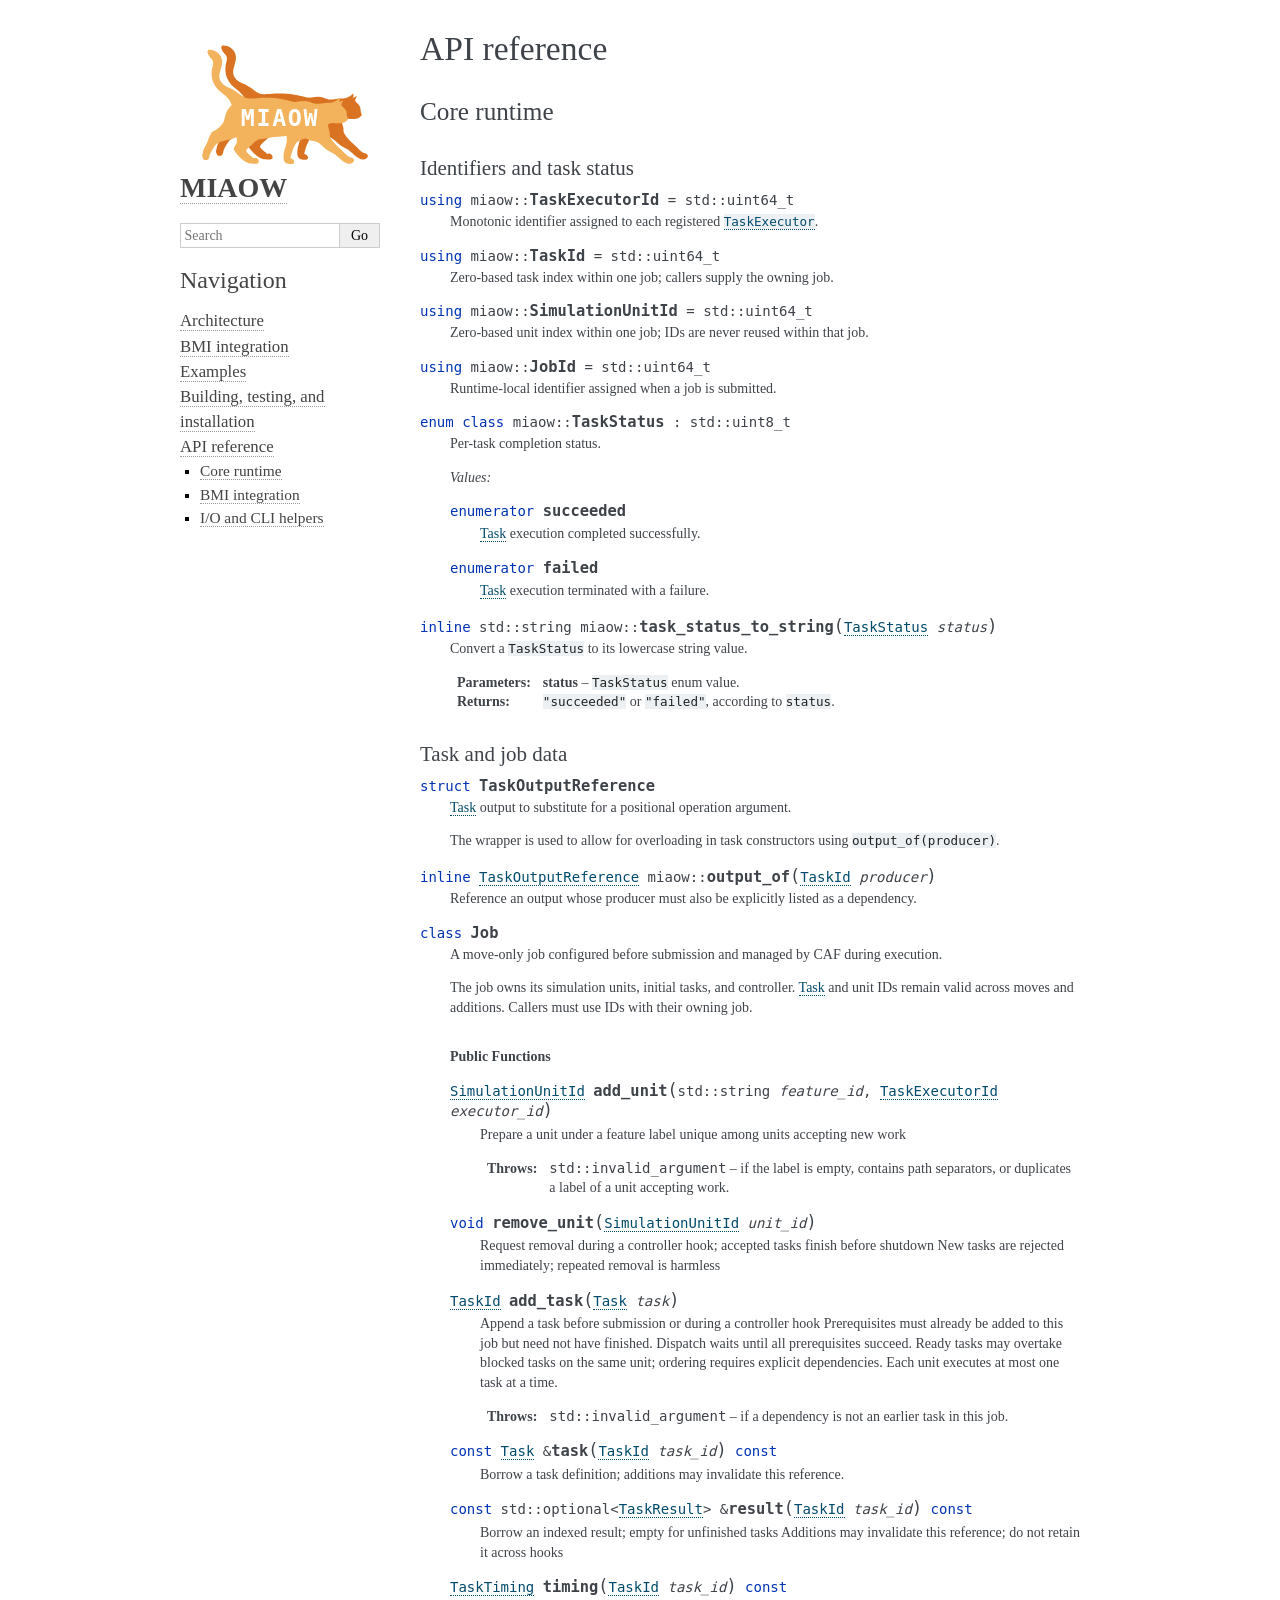
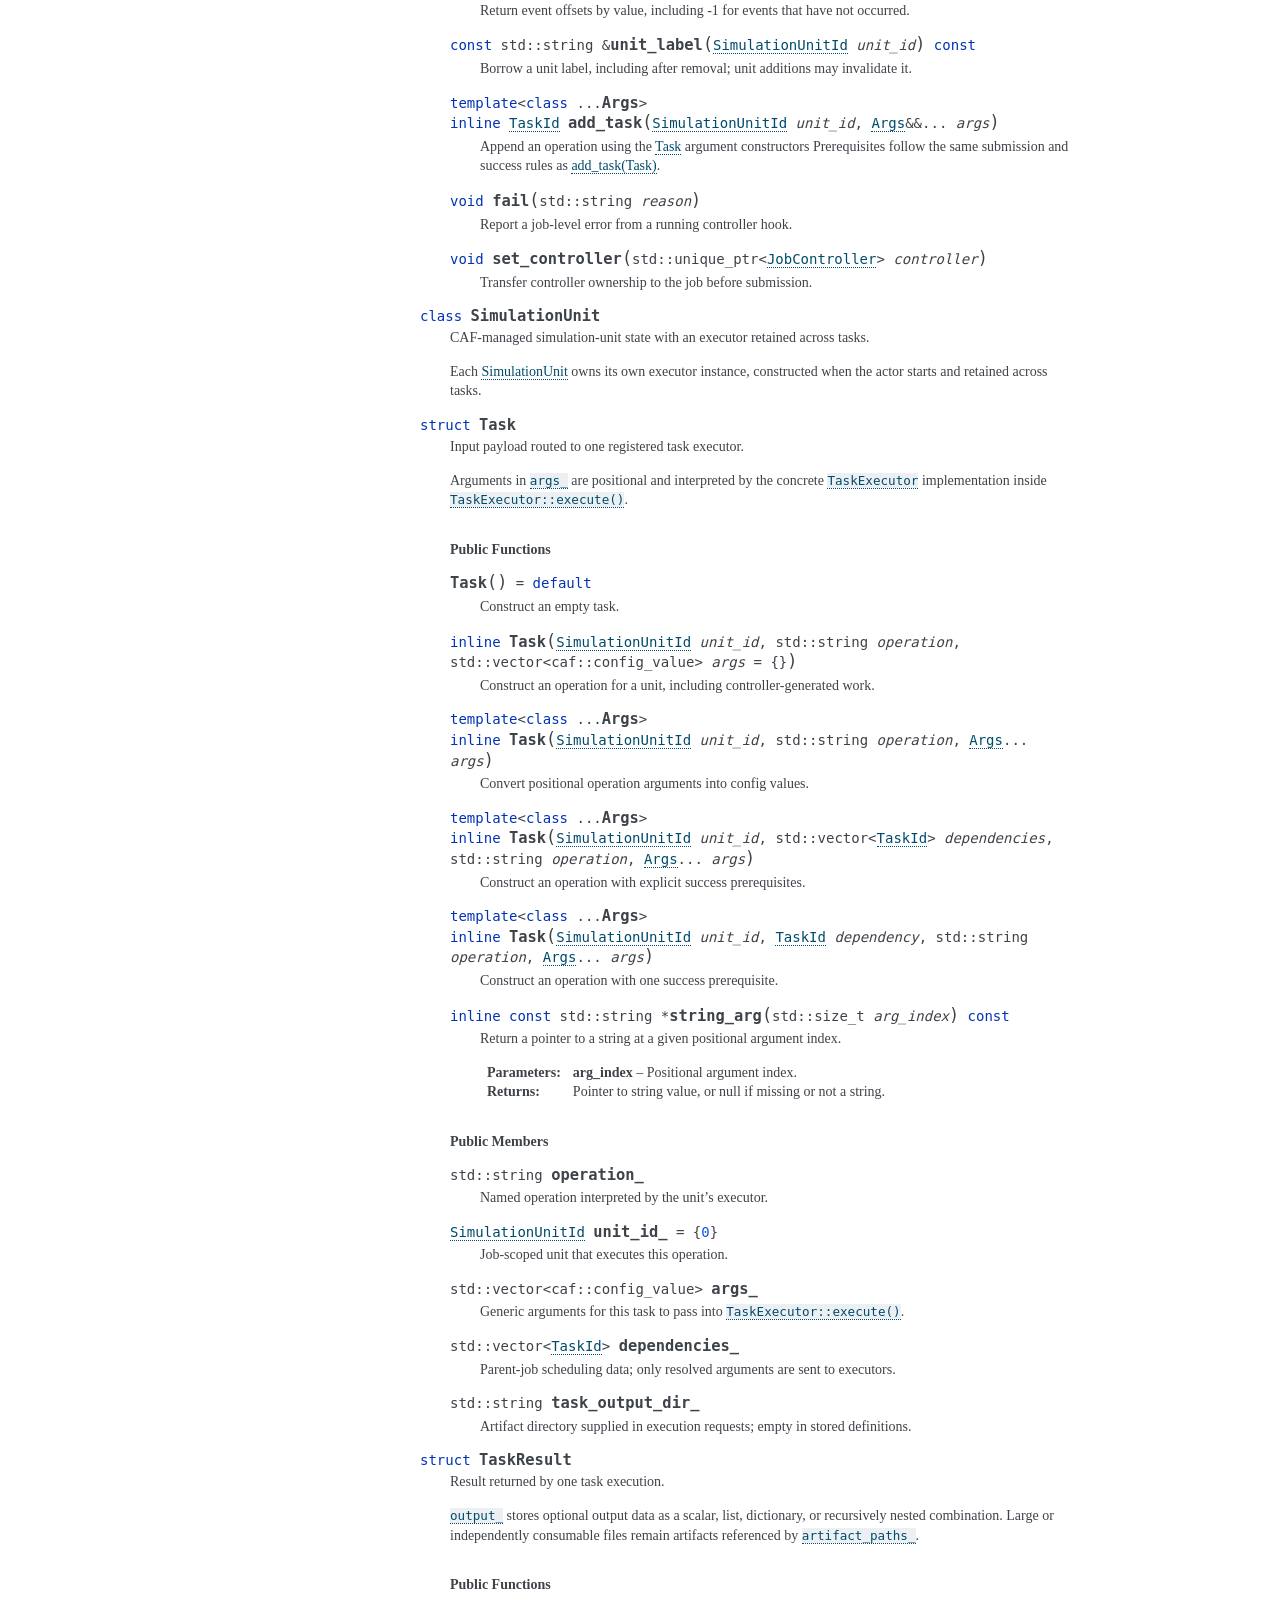
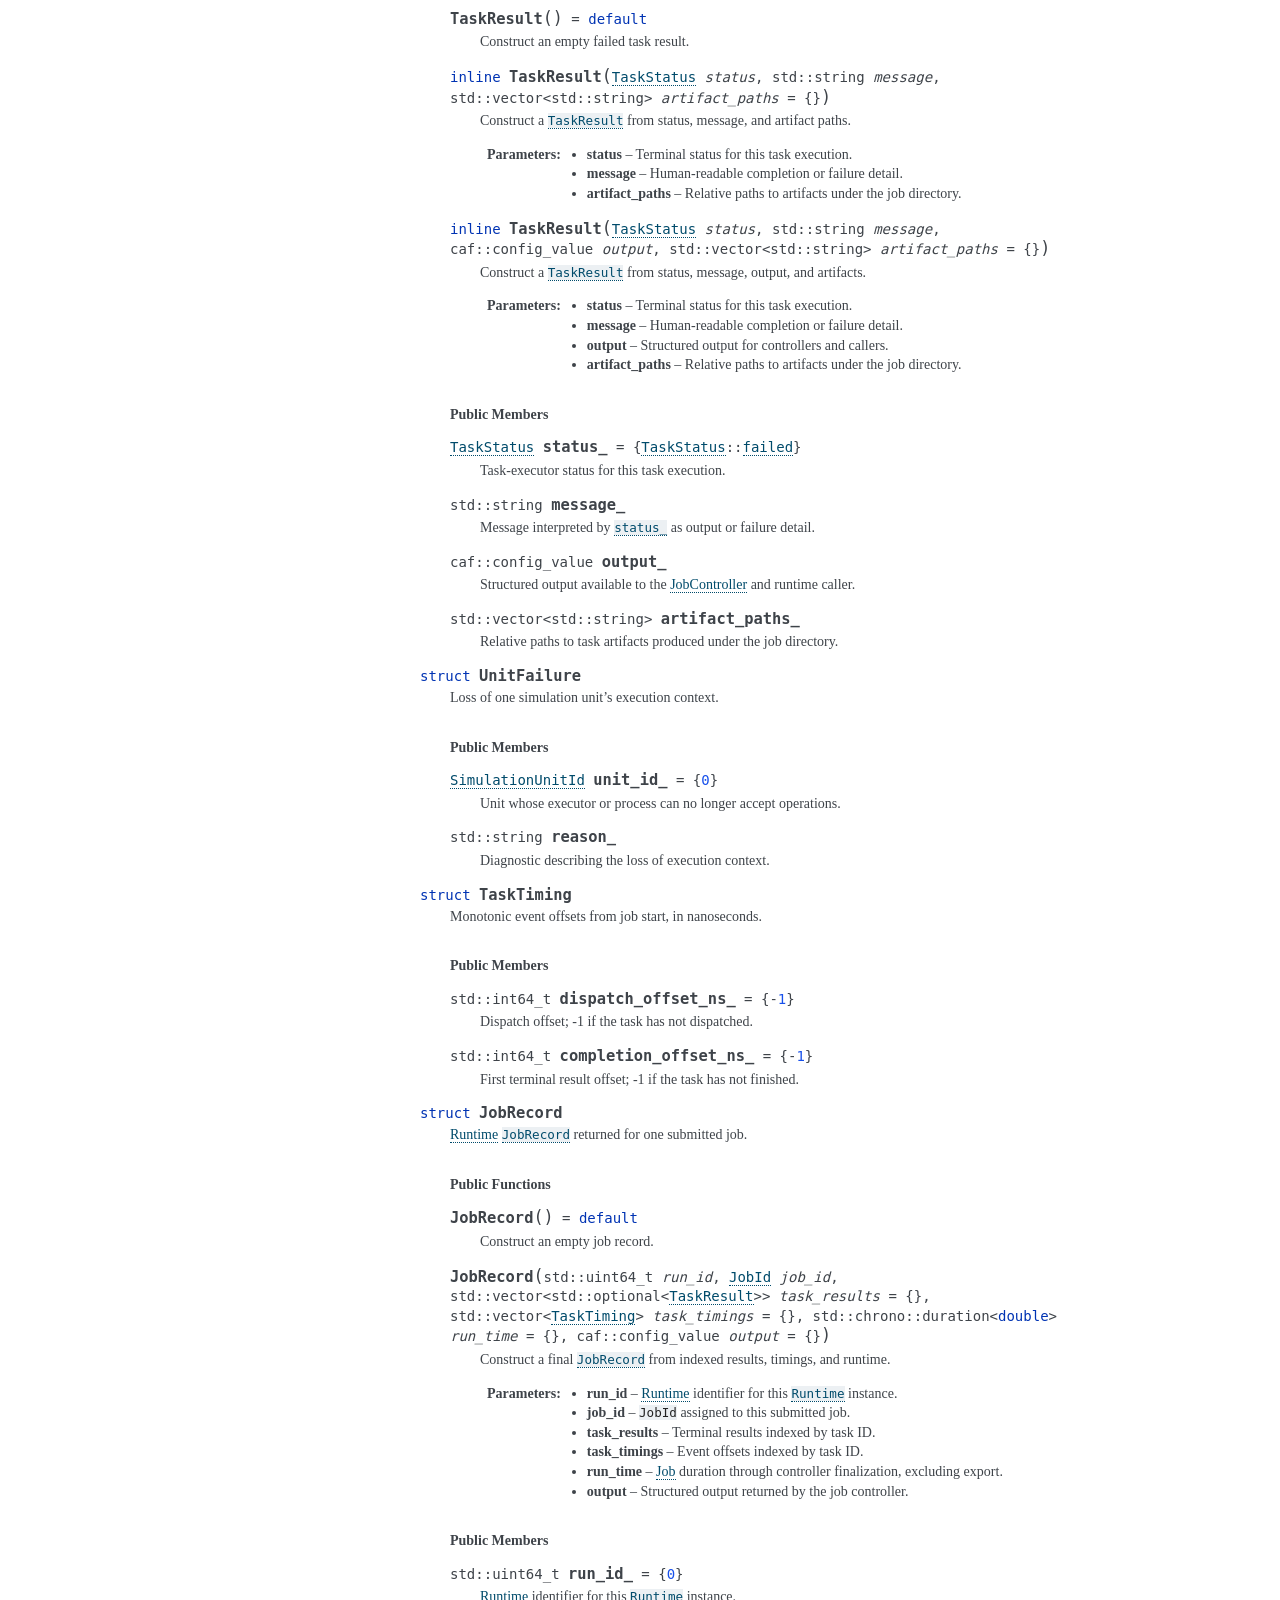
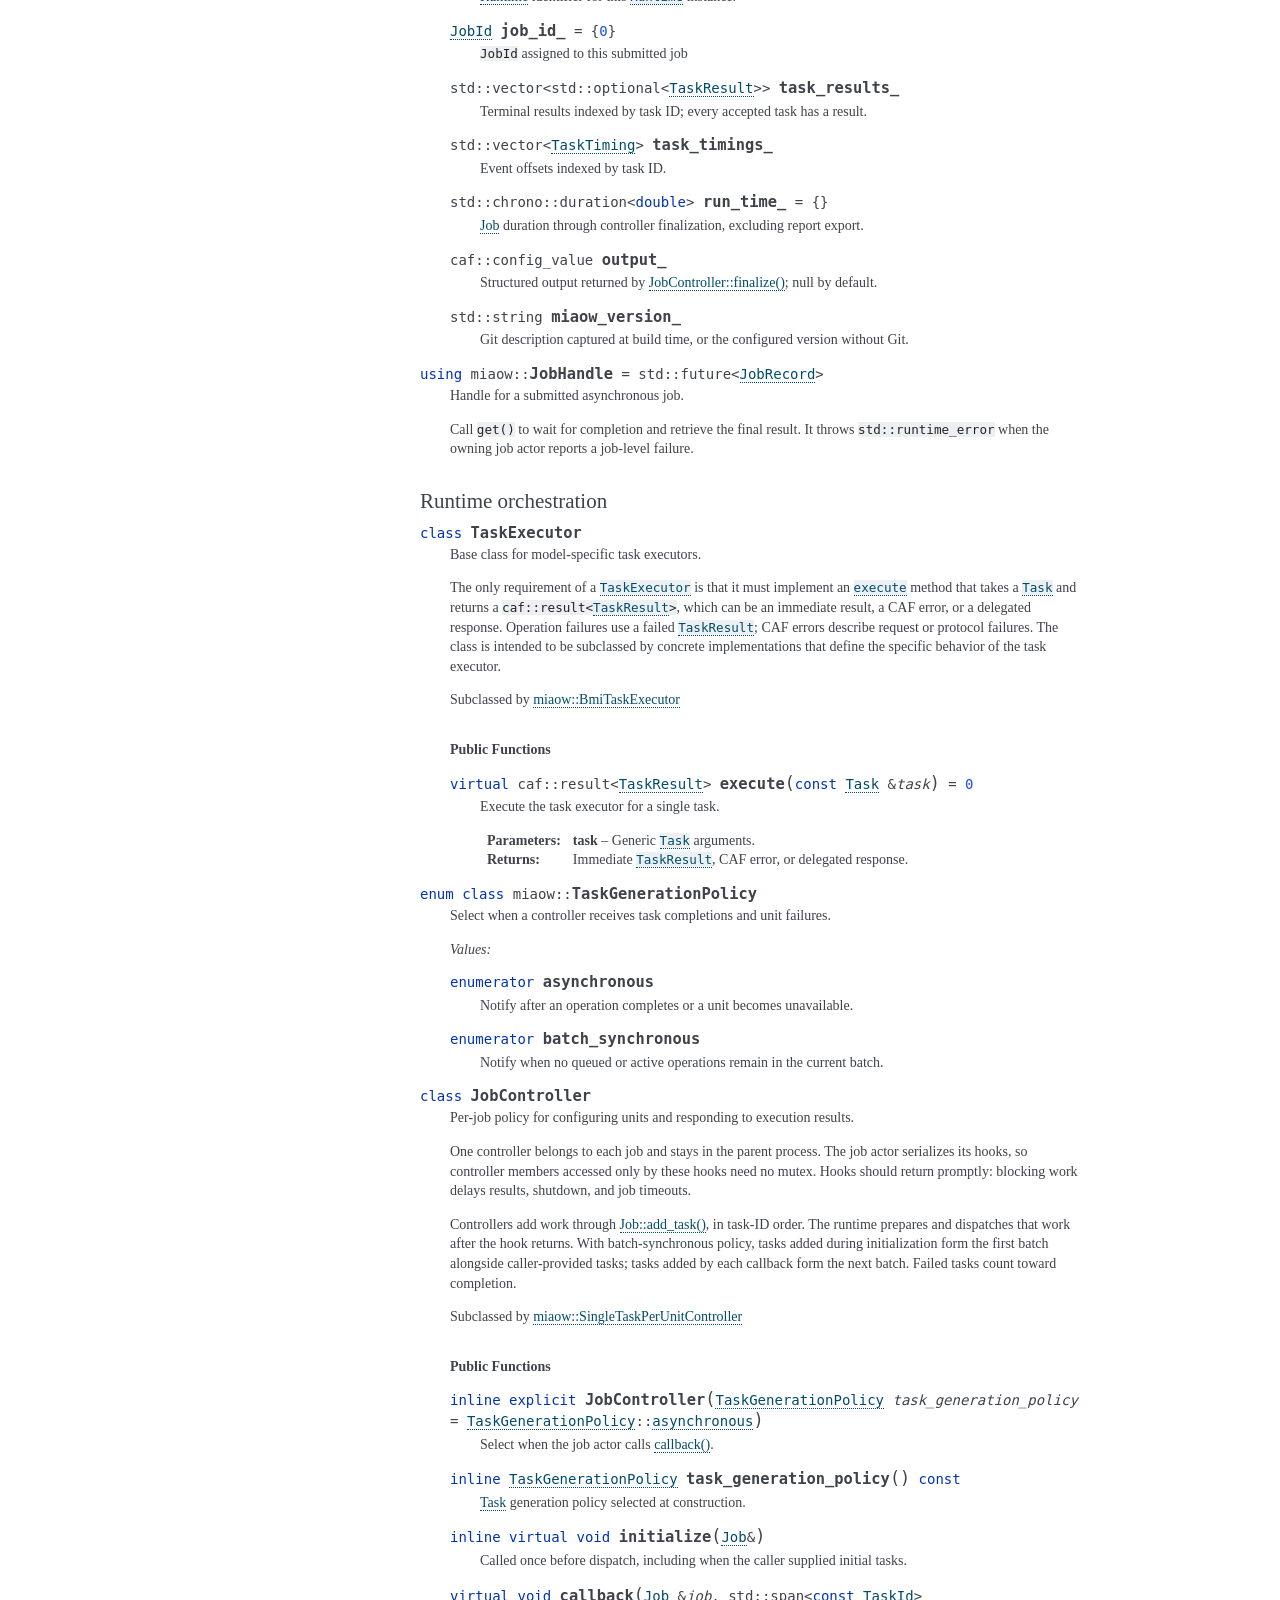
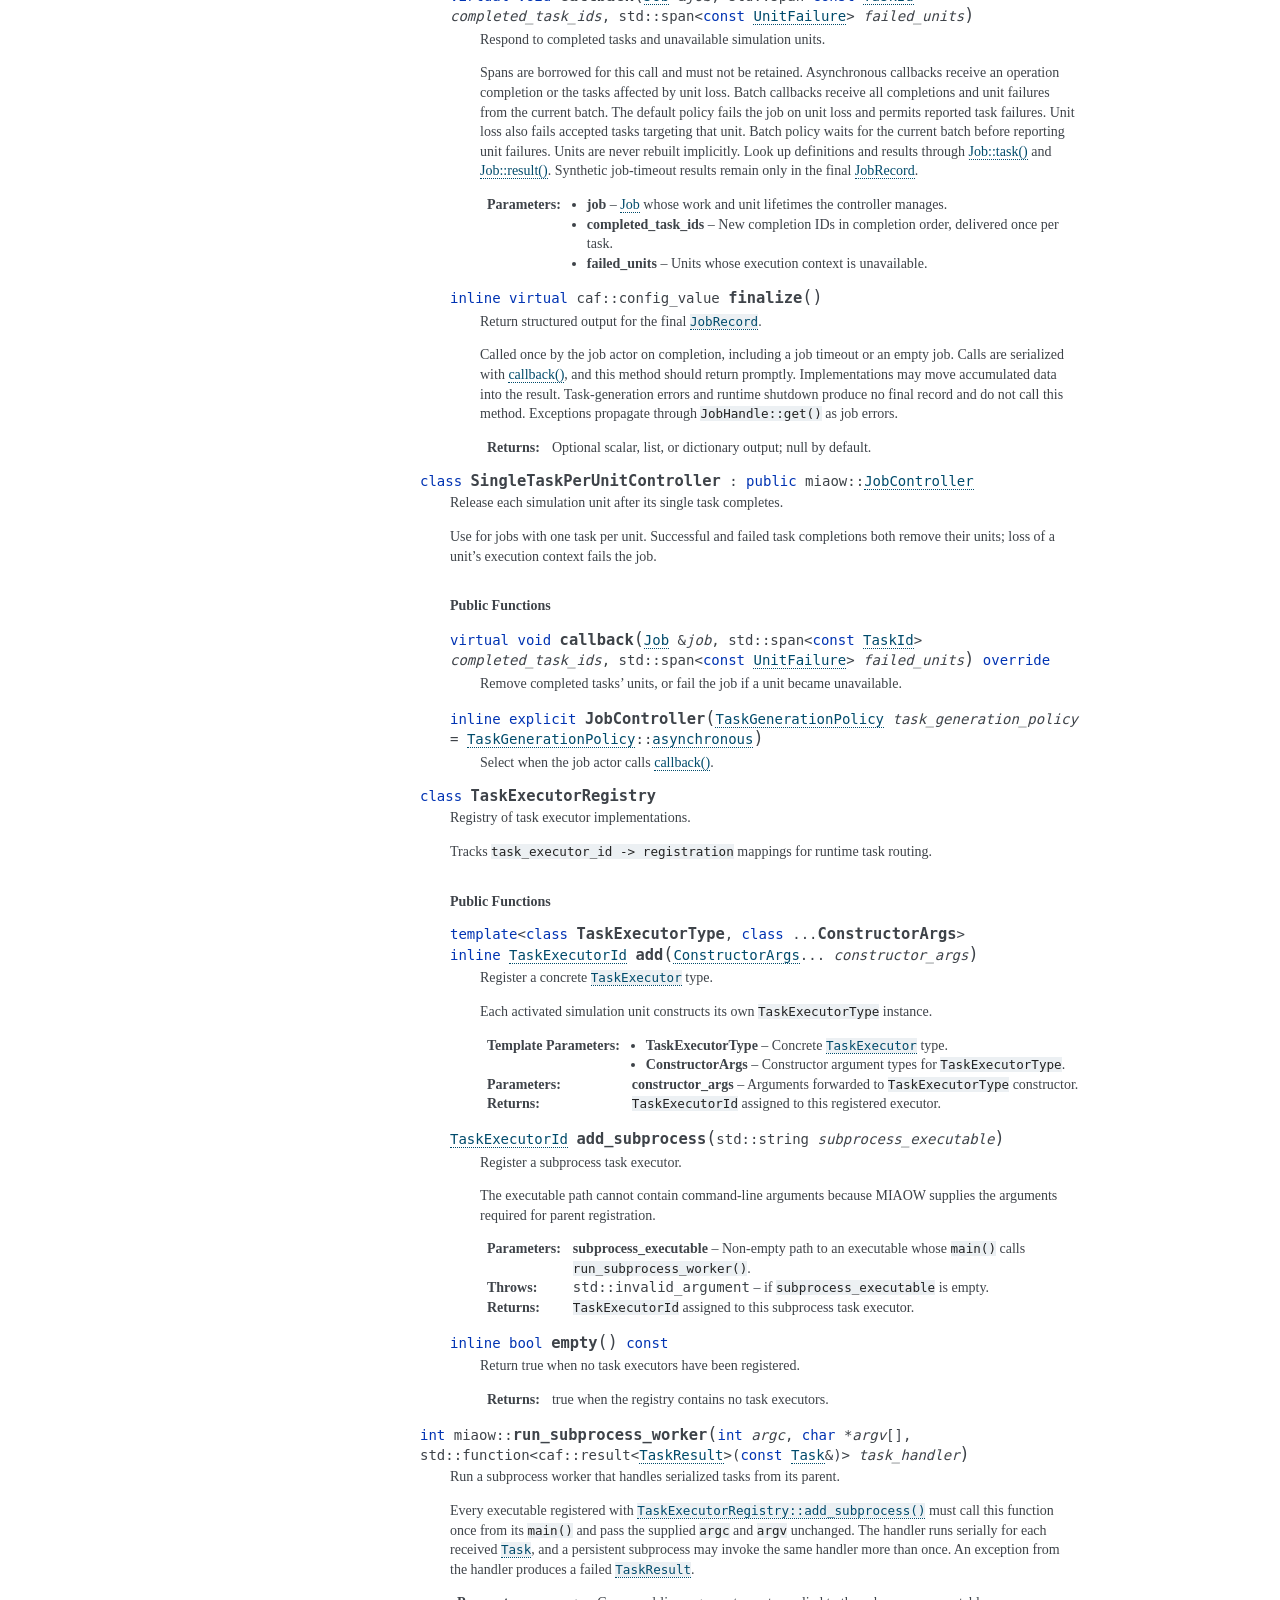
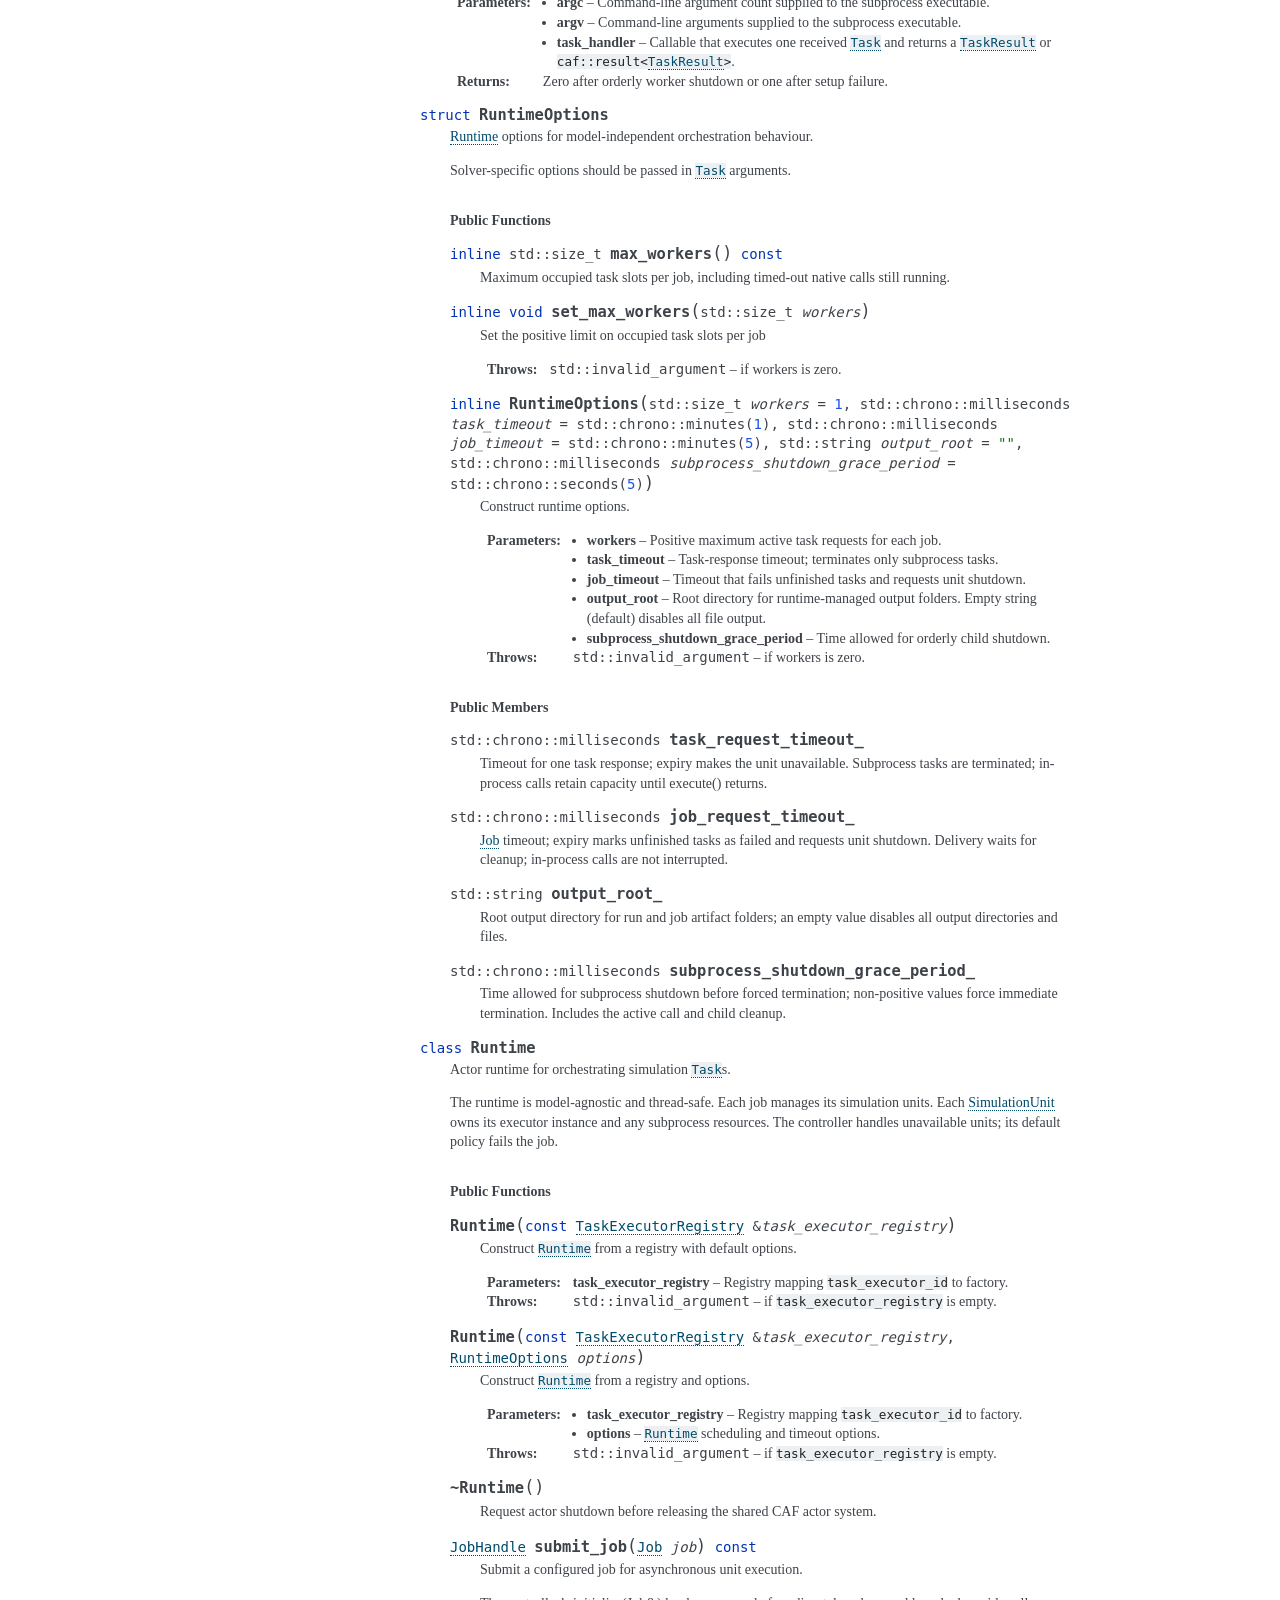
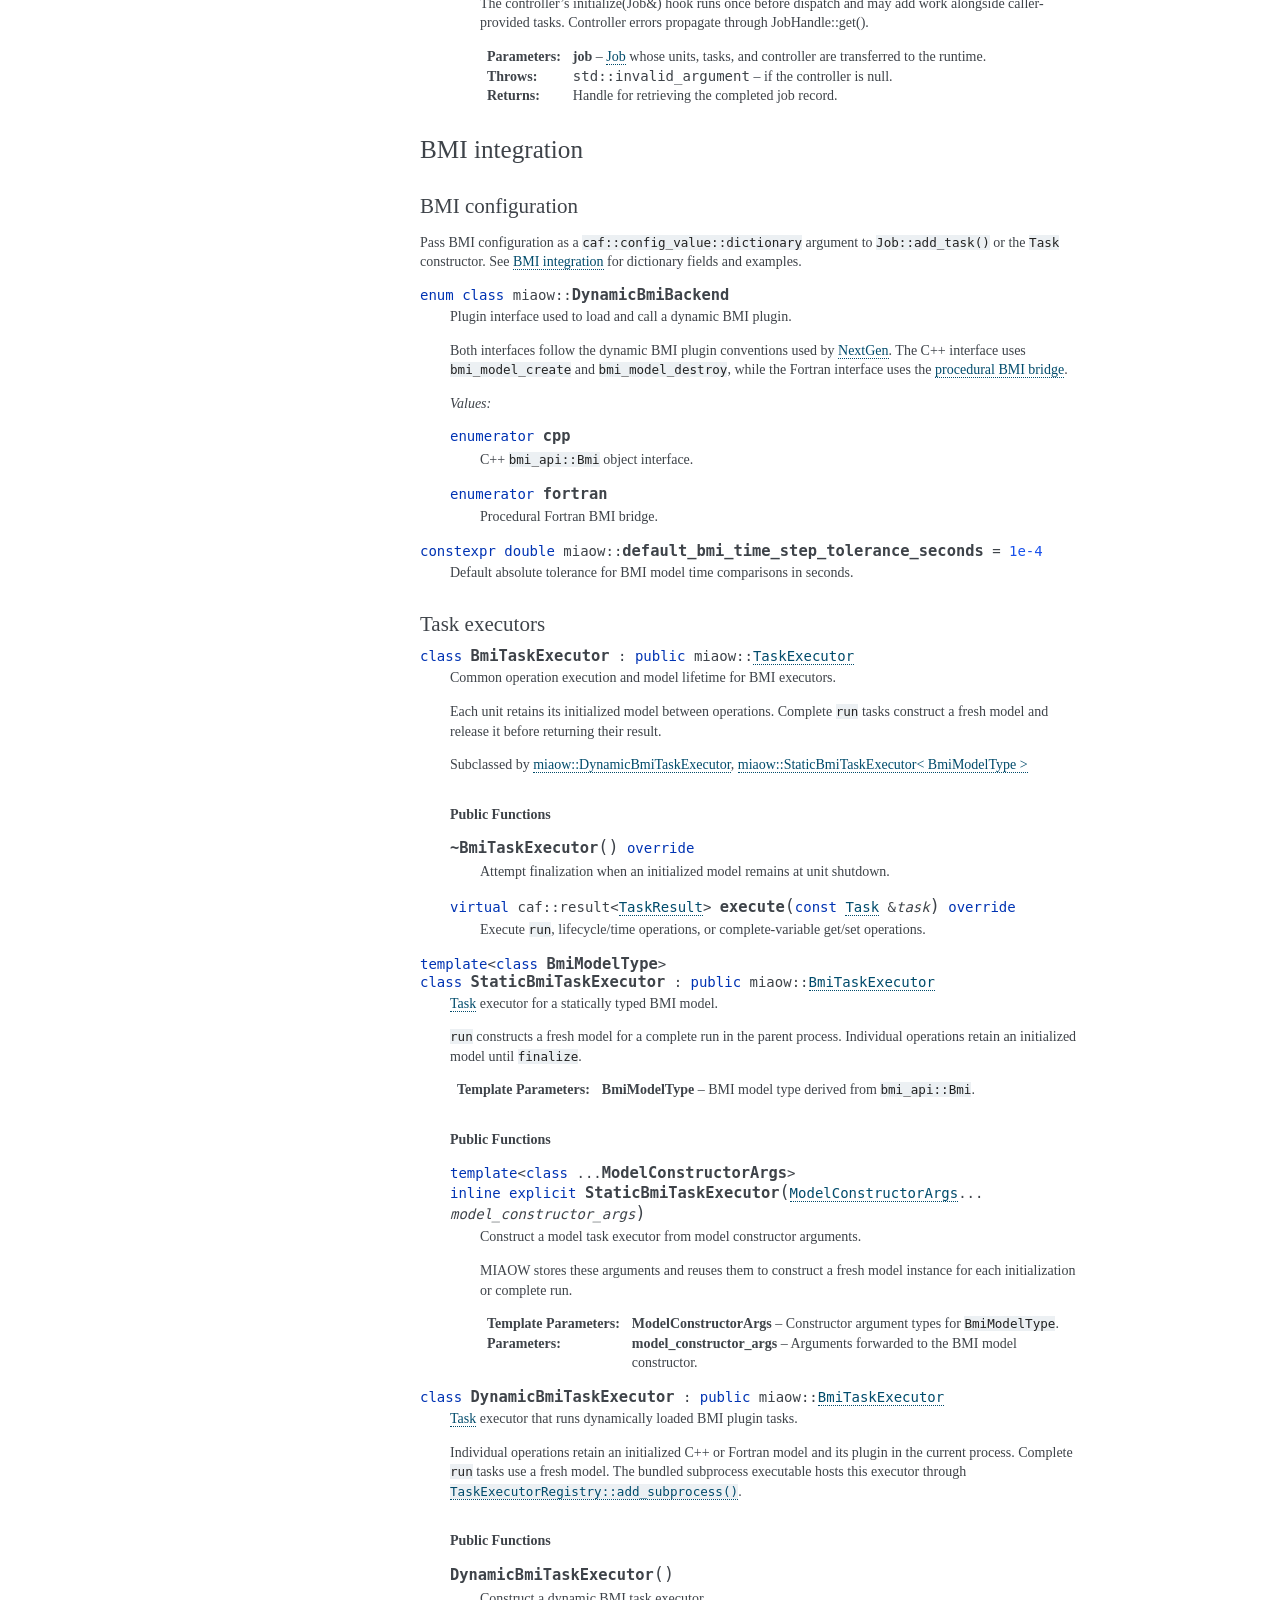
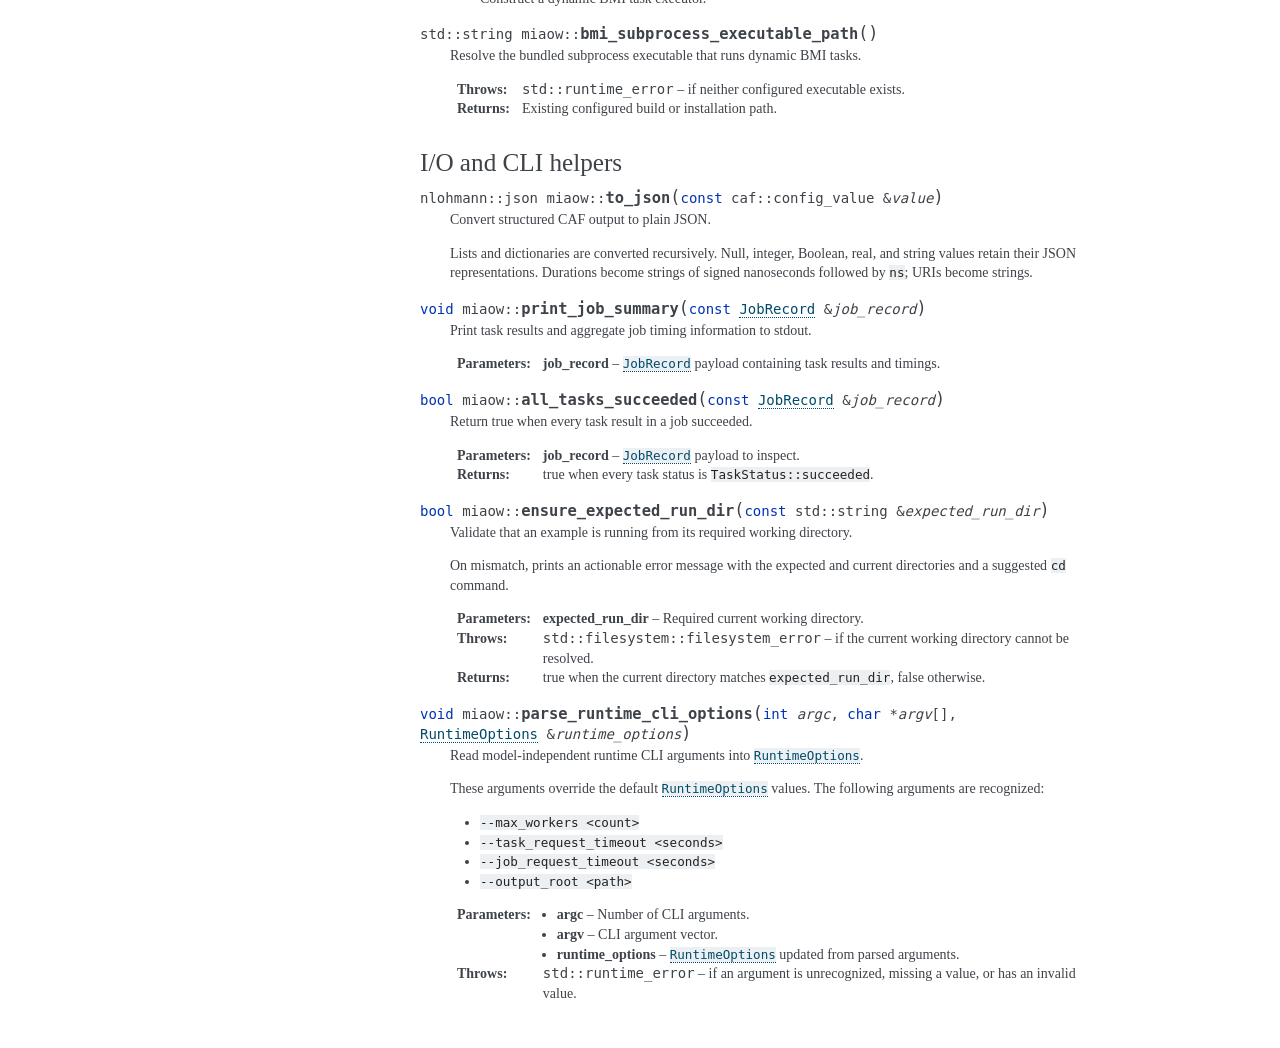
==== api.html @ 07822d54 "deploy MIAOW documentation" ====
<!DOCTYPE html>

<html lang="en" data-content_root="./">
  <head>
    <meta charset="utf-8" />
    <meta name="viewport" content="width=device-width, initial-scale=1.0" /><meta name="viewport" content="width=device-width, initial-scale=1" />

    <title>API reference &#8212; MIAOW documentation</title>
    <link rel="stylesheet" type="text/css" href="_static/pygments.css?v=5ecbeea2" />
    <link rel="stylesheet" type="text/css" href="_static/basic.css?v=b08954a9" />
    <link rel="stylesheet" type="text/css" href="_static/alabaster.css?v=5611fc0a" />
    <script src="_static/documentation_options.js?v=7f41d439"></script>
    <script src="_static/doctools.js?v=fd6eb6e6"></script>
    <script src="_static/sphinx_highlight.js?v=6ffebe34"></script>
    <link rel="canonical" href="https://tjbmontoya.com/miaow-framework/api.html" />
    <link rel="index" title="Index" href="genindex.html" />
    <link rel="search" title="Search" href="search.html" />
    <link rel="prev" title="Building, testing, and installation" href="building.html" />
   
  <link rel="stylesheet" href="_static/custom.css" type="text/css" />
  

  
  

  </head><body>
  

    <div class="document">
      <div class="documentwrapper">
        <div class="bodywrapper">
          

          <div class="body" role="main">
            
  <section id="api-reference">
<h1>API reference<a class="headerlink" href="#api-reference" title="Link to this heading">¶</a></h1>
<section id="core-runtime">
<h2>Core runtime<a class="headerlink" href="#core-runtime" title="Link to this heading">¶</a></h2>
<section id="identifiers-and-task-status">
<h3>Identifiers and task status<a class="headerlink" href="#identifiers-and-task-status" title="Link to this heading">¶</a></h3>
<dl class="cpp type">
<dt class="sig sig-object cpp" id="_CPPv4N5miaow14TaskExecutorIdE">
<span id="_CPPv3N5miaow14TaskExecutorIdE"></span><span id="_CPPv2N5miaow14TaskExecutorIdE"></span><span class="target" id="miaow_8hpp_1a4a87052f787d8515204ba189fa7e16ff"></span><span class="k"><span class="pre">using</span></span><span class="w"> </span><span class="sig-prename descclassname"><span class="n"><span class="pre">miaow</span></span><span class="p"><span class="pre">::</span></span></span><span class="sig-name descname"><span class="n"><span class="pre">TaskExecutorId</span></span></span><span class="w"> </span><span class="p"><span class="pre">=</span></span><span class="w"> </span><span class="n"><span class="pre">std</span></span><span class="p"><span class="pre">::</span></span><span class="n"><span class="pre">uint64_t</span></span><a class="headerlink" href="#_CPPv4N5miaow14TaskExecutorIdE" title="Link to this definition">¶</a><br /></dt>
<dd><p>Monotonic identifier assigned to each registered <code class="docutils literal notranslate"><a class="reference internal" href="#classmiaow_1_1TaskExecutor"><span class="std std-ref"><span class="pre">TaskExecutor</span></span></a></code>. </p>
</dd></dl>

<dl class="cpp type">
<dt class="sig sig-object cpp" id="_CPPv4N5miaow6TaskIdE">
<span id="_CPPv3N5miaow6TaskIdE"></span><span id="_CPPv2N5miaow6TaskIdE"></span><span class="target" id="miaow_8hpp_1ad58b3b31d107a80d36dc0440b8dd37a1"></span><span class="k"><span class="pre">using</span></span><span class="w"> </span><span class="sig-prename descclassname"><span class="n"><span class="pre">miaow</span></span><span class="p"><span class="pre">::</span></span></span><span class="sig-name descname"><span class="n"><span class="pre">TaskId</span></span></span><span class="w"> </span><span class="p"><span class="pre">=</span></span><span class="w"> </span><span class="n"><span class="pre">std</span></span><span class="p"><span class="pre">::</span></span><span class="n"><span class="pre">uint64_t</span></span><a class="headerlink" href="#_CPPv4N5miaow6TaskIdE" title="Link to this definition">¶</a><br /></dt>
<dd><p>Zero-based task index within one job; callers supply the owning job. </p>
</dd></dl>

<dl class="cpp type">
<dt class="sig sig-object cpp" id="_CPPv4N5miaow16SimulationUnitIdE">
<span id="_CPPv3N5miaow16SimulationUnitIdE"></span><span id="_CPPv2N5miaow16SimulationUnitIdE"></span><span class="target" id="miaow_8hpp_1ae7e53c08d627608d1b3bb0809d61f087"></span><span class="k"><span class="pre">using</span></span><span class="w"> </span><span class="sig-prename descclassname"><span class="n"><span class="pre">miaow</span></span><span class="p"><span class="pre">::</span></span></span><span class="sig-name descname"><span class="n"><span class="pre">SimulationUnitId</span></span></span><span class="w"> </span><span class="p"><span class="pre">=</span></span><span class="w"> </span><span class="n"><span class="pre">std</span></span><span class="p"><span class="pre">::</span></span><span class="n"><span class="pre">uint64_t</span></span><a class="headerlink" href="#_CPPv4N5miaow16SimulationUnitIdE" title="Link to this definition">¶</a><br /></dt>
<dd><p>Zero-based unit index within one job; IDs are never reused within that job. </p>
</dd></dl>

<dl class="cpp type">
<dt class="sig sig-object cpp" id="_CPPv4N5miaow5JobIdE">
<span id="_CPPv3N5miaow5JobIdE"></span><span id="_CPPv2N5miaow5JobIdE"></span><span class="target" id="miaow_8hpp_1a5feed3403b590dc65413da622f570d40"></span><span class="k"><span class="pre">using</span></span><span class="w"> </span><span class="sig-prename descclassname"><span class="n"><span class="pre">miaow</span></span><span class="p"><span class="pre">::</span></span></span><span class="sig-name descname"><span class="n"><span class="pre">JobId</span></span></span><span class="w"> </span><span class="p"><span class="pre">=</span></span><span class="w"> </span><span class="n"><span class="pre">std</span></span><span class="p"><span class="pre">::</span></span><span class="n"><span class="pre">uint64_t</span></span><a class="headerlink" href="#_CPPv4N5miaow5JobIdE" title="Link to this definition">¶</a><br /></dt>
<dd><p>Runtime-local identifier assigned when a job is submitted. </p>
</dd></dl>

<dl class="cpp enum-class">
<dt class="sig sig-object cpp" id="_CPPv4N5miaow10TaskStatusE">
<span id="_CPPv3N5miaow10TaskStatusE"></span><span id="_CPPv2N5miaow10TaskStatusE"></span><span class="target" id="miaow_8hpp_1a6b8fbe25277541f16caa7250fbb28a50"></span><span class="k"><span class="pre">enum</span></span><span class="w"> </span><span class="k"><span class="pre">class</span></span><span class="w"> </span><span class="sig-prename descclassname"><span class="n"><span class="pre">miaow</span></span><span class="p"><span class="pre">::</span></span></span><span class="sig-name descname"><span class="n"><span class="pre">TaskStatus</span></span></span><span class="w"> </span><span class="p"><span class="pre">:</span></span><span class="w"> </span><span class="n"><span class="pre">std</span></span><span class="p"><span class="pre">::</span></span><span class="n"><span class="pre">uint8_t</span></span><a class="headerlink" href="#_CPPv4N5miaow10TaskStatusE" title="Link to this definition">¶</a><br /></dt>
<dd><p>Per-task completion status. </p>
<p><em>Values:</em></p>
<dl class="cpp enumerator">
<dt class="sig sig-object cpp" id="_CPPv4N5miaow10TaskStatus9succeededE">
<span id="_CPPv3N5miaow10TaskStatus9succeededE"></span><span id="_CPPv2N5miaow10TaskStatus9succeededE"></span><span class="target" id="miaow_8hpp_1a6b8fbe25277541f16caa7250fbb28a50a9b1751bd331d17d4f91c2c61c1d43560"></span><span class="k"><span class="pre">enumerator</span></span><span class="w"> </span><span class="sig-name descname"><span class="n"><span class="pre">succeeded</span></span></span><a class="headerlink" href="#_CPPv4N5miaow10TaskStatus9succeededE" title="Link to this definition">¶</a><br /></dt>
<dd><p><a class="reference internal" href="#structmiaow_1_1Task"><span class="std std-ref">Task</span></a> execution completed successfully. </p>
</dd></dl>

<dl class="cpp enumerator">
<dt class="sig sig-object cpp" id="_CPPv4N5miaow10TaskStatus6failedE">
<span id="_CPPv3N5miaow10TaskStatus6failedE"></span><span id="_CPPv2N5miaow10TaskStatus6failedE"></span><span class="target" id="miaow_8hpp_1a6b8fbe25277541f16caa7250fbb28a50a26934eb377001f66e37289a5c93fe284"></span><span class="k"><span class="pre">enumerator</span></span><span class="w"> </span><span class="sig-name descname"><span class="n"><span class="pre">failed</span></span></span><a class="headerlink" href="#_CPPv4N5miaow10TaskStatus6failedE" title="Link to this definition">¶</a><br /></dt>
<dd><p><a class="reference internal" href="#structmiaow_1_1Task"><span class="std std-ref">Task</span></a> execution terminated with a failure. </p>
</dd></dl>

</dd></dl>

<dl class="cpp function">
<dt class="sig sig-object cpp" id="_CPPv4N5miaow21task_status_to_stringE10TaskStatus">
<span id="_CPPv3N5miaow21task_status_to_stringE10TaskStatus"></span><span id="_CPPv2N5miaow21task_status_to_stringE10TaskStatus"></span><span id="miaow::task_status_to_string__TaskStatus"></span><span class="target" id="miaow_8hpp_1a8585bf7e9c71acf651c80de9bd5caa84"></span><span class="k"><span class="pre">inline</span></span><span class="w"> </span><span class="n"><span class="pre">std</span></span><span class="p"><span class="pre">::</span></span><span class="n"><span class="pre">string</span></span><span class="w"> </span><span class="sig-prename descclassname"><span class="n"><span class="pre">miaow</span></span><span class="p"><span class="pre">::</span></span></span><span class="sig-name descname"><span class="n"><span class="pre">task_status_to_string</span></span></span><span class="sig-paren">(</span><a class="reference internal" href="#_CPPv4N5miaow10TaskStatusE" title="miaow::TaskStatus"><span class="n"><span class="pre">TaskStatus</span></span></a><span class="w"> </span><span class="n sig-param"><span class="pre">status</span></span><span class="sig-paren">)</span><a class="headerlink" href="#_CPPv4N5miaow21task_status_to_stringE10TaskStatus" title="Link to this definition">¶</a><br /></dt>
<dd><p>Convert a <code class="docutils literal notranslate"><span class="pre">TaskStatus</span></code> to its lowercase string value. </p>
<dl class="field-list simple">
<dt class="field-odd">Parameters<span class="colon">:</span></dt>
<dd class="field-odd"><p><strong>status</strong> – <code class="docutils literal notranslate"><span class="pre">TaskStatus</span></code> enum value. </p>
</dd>
<dt class="field-even">Returns<span class="colon">:</span></dt>
<dd class="field-even"><p><code class="docutils literal notranslate"><span class="pre">&quot;succeeded&quot;</span></code> or <code class="docutils literal notranslate"><span class="pre">&quot;failed&quot;</span></code>, according to <code class="docutils literal notranslate"><span class="pre">status</span></code>. </p>
</dd>
</dl>
</dd></dl>

</section>
<section id="task-and-job-data">
<h3>Task and job data<a class="headerlink" href="#task-and-job-data" title="Link to this heading">¶</a></h3>
<dl class="cpp struct">
<dt class="sig sig-object cpp" id="_CPPv4N5miaow19TaskOutputReferenceE">
<span id="_CPPv3N5miaow19TaskOutputReferenceE"></span><span id="_CPPv2N5miaow19TaskOutputReferenceE"></span><span id="miaow::TaskOutputReference"></span><span class="target" id="structmiaow_1_1TaskOutputReference"></span><span class="k"><span class="pre">struct</span></span><span class="w"> </span><span class="sig-name descname"><span class="n"><span class="pre">TaskOutputReference</span></span></span><a class="headerlink" href="#_CPPv4N5miaow19TaskOutputReferenceE" title="Link to this definition">¶</a><br /></dt>
<dd><p><a class="reference internal" href="#structmiaow_1_1Task"><span class="std std-ref">Task</span></a> output to substitute for a positional operation argument. </p>
<p>The wrapper is used to allow for overloading in task constructors using <code class="docutils literal notranslate"><span class="pre">output_of(producer)</span></code>. </p>
</dd></dl>

<dl class="cpp function">
<dt class="sig sig-object cpp" id="_CPPv4N5miaow9output_ofE6TaskId">
<span id="_CPPv3N5miaow9output_ofE6TaskId"></span><span id="_CPPv2N5miaow9output_ofE6TaskId"></span><span id="miaow::output_of__TaskId"></span><span class="target" id="miaow_8hpp_1a36059840641fdc884312448891fd492d"></span><span class="k"><span class="pre">inline</span></span><span class="w"> </span><a class="reference internal" href="#_CPPv4N5miaow19TaskOutputReferenceE" title="miaow::TaskOutputReference"><span class="n"><span class="pre">TaskOutputReference</span></span></a><span class="w"> </span><span class="sig-prename descclassname"><span class="n"><span class="pre">miaow</span></span><span class="p"><span class="pre">::</span></span></span><span class="sig-name descname"><span class="n"><span class="pre">output_of</span></span></span><span class="sig-paren">(</span><a class="reference internal" href="#_CPPv4N5miaow6TaskIdE" title="miaow::TaskId"><span class="n"><span class="pre">TaskId</span></span></a><span class="w"> </span><span class="n sig-param"><span class="pre">producer</span></span><span class="sig-paren">)</span><a class="headerlink" href="#_CPPv4N5miaow9output_ofE6TaskId" title="Link to this definition">¶</a><br /></dt>
<dd><p>Reference an output whose producer must also be explicitly listed as a dependency. </p>
</dd></dl>

<dl class="cpp class">
<dt class="sig sig-object cpp" id="_CPPv4N5miaow3JobE">
<span id="_CPPv3N5miaow3JobE"></span><span id="_CPPv2N5miaow3JobE"></span><span id="miaow::Job"></span><span class="target" id="classmiaow_1_1Job"></span><span class="k"><span class="pre">class</span></span><span class="w"> </span><span class="sig-name descname"><span class="n"><span class="pre">Job</span></span></span><a class="headerlink" href="#_CPPv4N5miaow3JobE" title="Link to this definition">¶</a><br /></dt>
<dd><p>A move-only job configured before submission and managed by CAF during execution. </p>
<p>The job owns its simulation units, initial tasks, and controller. <a class="reference internal" href="#structmiaow_1_1Task"><span class="std std-ref">Task</span></a> and unit IDs remain valid across moves and additions. Callers must use IDs with their owning job. </p>
<div class="breathe-sectiondef docutils container">
<p class="breathe-sectiondef-title rubric" id="breathe-section-title-public-functions">Public Functions</p>
<dl class="cpp function">
<dt class="sig sig-object cpp" id="_CPPv4N5miaow3Job8add_unitENSt6stringE14TaskExecutorId">
<span id="_CPPv3N5miaow3Job8add_unitENSt6stringE14TaskExecutorId"></span><span id="_CPPv2N5miaow3Job8add_unitENSt6stringE14TaskExecutorId"></span><span id="miaow::Job::add_unit__ss.TaskExecutorId"></span><span class="target" id="classmiaow_1_1Job_1ae185483c7b24d0305964610300445fb5"></span><a class="reference internal" href="#_CPPv4N5miaow16SimulationUnitIdE" title="miaow::SimulationUnitId"><span class="n"><span class="pre">SimulationUnitId</span></span></a><span class="w"> </span><span class="sig-name descname"><span class="n"><span class="pre">add_unit</span></span></span><span class="sig-paren">(</span><span class="n"><span class="pre">std</span></span><span class="p"><span class="pre">::</span></span><span class="n"><span class="pre">string</span></span><span class="w"> </span><span class="n sig-param"><span class="pre">feature_id</span></span>, <a class="reference internal" href="#_CPPv4N5miaow14TaskExecutorIdE" title="miaow::TaskExecutorId"><span class="n"><span class="pre">TaskExecutorId</span></span></a><span class="w"> </span><span class="n sig-param"><span class="pre">executor_id</span></span><span class="sig-paren">)</span><a class="headerlink" href="#_CPPv4N5miaow3Job8add_unitENSt6stringE14TaskExecutorId" title="Link to this definition">¶</a><br /></dt>
<dd><p>Prepare a unit under a feature label unique among units accepting new work </p>
<dl class="field-list simple">
<dt class="field-odd">Throws<span class="colon">:</span></dt>
<dd class="field-odd"><p><span><span class="cpp-expr sig sig-inline cpp"><span class="n">std</span><span class="p">::</span><span class="n">invalid_argument</span></span></span> – if the label is empty, contains path separators, or duplicates a label of a unit accepting work. </p>
</dd>
</dl>
</dd></dl>

<dl class="cpp function">
<dt class="sig sig-object cpp" id="_CPPv4N5miaow3Job11remove_unitE16SimulationUnitId">
<span id="_CPPv3N5miaow3Job11remove_unitE16SimulationUnitId"></span><span id="_CPPv2N5miaow3Job11remove_unitE16SimulationUnitId"></span><span id="miaow::Job::remove_unit__SimulationUnitId"></span><span class="target" id="classmiaow_1_1Job_1a182bf2161a5a53ef8638f93b547fdee1"></span><span class="kt"><span class="pre">void</span></span><span class="w"> </span><span class="sig-name descname"><span class="n"><span class="pre">remove_unit</span></span></span><span class="sig-paren">(</span><a class="reference internal" href="#_CPPv4N5miaow16SimulationUnitIdE" title="miaow::SimulationUnitId"><span class="n"><span class="pre">SimulationUnitId</span></span></a><span class="w"> </span><span class="n sig-param"><span class="pre">unit_id</span></span><span class="sig-paren">)</span><a class="headerlink" href="#_CPPv4N5miaow3Job11remove_unitE16SimulationUnitId" title="Link to this definition">¶</a><br /></dt>
<dd><p>Request removal during a controller hook; accepted tasks finish before shutdown New tasks are rejected immediately; repeated removal is harmless </p>
</dd></dl>

<dl class="cpp function">
<dt class="sig sig-object cpp" id="_CPPv4N5miaow3Job8add_taskE4Task">
<span id="_CPPv3N5miaow3Job8add_taskE4Task"></span><span id="_CPPv2N5miaow3Job8add_taskE4Task"></span><span id="miaow::Job::add_task__Task"></span><span class="target" id="classmiaow_1_1Job_1a877b042a37411bf590a01f3e12ac3f74"></span><a class="reference internal" href="#_CPPv4N5miaow6TaskIdE" title="miaow::TaskId"><span class="n"><span class="pre">TaskId</span></span></a><span class="w"> </span><span class="sig-name descname"><span class="n"><span class="pre">add_task</span></span></span><span class="sig-paren">(</span><a class="reference internal" href="#_CPPv4N5miaow4TaskE" title="miaow::Task"><span class="n"><span class="pre">Task</span></span></a><span class="w"> </span><span class="n sig-param"><span class="pre">task</span></span><span class="sig-paren">)</span><a class="headerlink" href="#_CPPv4N5miaow3Job8add_taskE4Task" title="Link to this definition">¶</a><br /></dt>
<dd><p>Append a task before submission or during a controller hook Prerequisites must already be added to this job but need not have finished. Dispatch waits until all prerequisites succeed. Ready tasks may overtake blocked tasks on the same unit; ordering requires explicit dependencies. Each unit executes at most one task at a time. </p>
<dl class="field-list simple">
<dt class="field-odd">Throws<span class="colon">:</span></dt>
<dd class="field-odd"><p><span><span class="cpp-expr sig sig-inline cpp"><span class="n">std</span><span class="p">::</span><span class="n">invalid_argument</span></span></span> – if a dependency is not an earlier task in this job. </p>
</dd>
</dl>
</dd></dl>

<dl class="cpp function">
<dt class="sig sig-object cpp" id="_CPPv4NK5miaow3Job4taskE6TaskId">
<span id="_CPPv3NK5miaow3Job4taskE6TaskId"></span><span id="_CPPv2NK5miaow3Job4taskE6TaskId"></span><span id="miaow::Job::task__TaskIdC"></span><span class="target" id="classmiaow_1_1Job_1ab95b787cdffd8cdd594a672edbe044f5"></span><span class="k"><span class="pre">const</span></span><span class="w"> </span><a class="reference internal" href="#_CPPv4N5miaow4TaskE" title="miaow::Task"><span class="n"><span class="pre">Task</span></span></a><span class="w"> </span><span class="p"><span class="pre">&amp;</span></span><span class="sig-name descname"><span class="n"><span class="pre">task</span></span></span><span class="sig-paren">(</span><a class="reference internal" href="#_CPPv4N5miaow6TaskIdE" title="miaow::TaskId"><span class="n"><span class="pre">TaskId</span></span></a><span class="w"> </span><span class="n sig-param"><span class="pre">task_id</span></span><span class="sig-paren">)</span><span class="w"> </span><span class="k"><span class="pre">const</span></span><a class="headerlink" href="#_CPPv4NK5miaow3Job4taskE6TaskId" title="Link to this definition">¶</a><br /></dt>
<dd><p>Borrow a task definition; additions may invalidate this reference. </p>
</dd></dl>

<dl class="cpp function">
<dt class="sig sig-object cpp" id="_CPPv4NK5miaow3Job6resultE6TaskId">
<span id="_CPPv3NK5miaow3Job6resultE6TaskId"></span><span id="_CPPv2NK5miaow3Job6resultE6TaskId"></span><span id="miaow::Job::result__TaskIdC"></span><span class="target" id="classmiaow_1_1Job_1a8869fffb169f3e0b40b8f3e532f06726"></span><span class="k"><span class="pre">const</span></span><span class="w"> </span><span class="n"><span class="pre">std</span></span><span class="p"><span class="pre">::</span></span><span class="n"><span class="pre">optional</span></span><span class="p"><span class="pre">&lt;</span></span><a class="reference internal" href="#_CPPv4N5miaow10TaskResultE" title="miaow::TaskResult"><span class="n"><span class="pre">TaskResult</span></span></a><span class="p"><span class="pre">&gt;</span></span><span class="w"> </span><span class="p"><span class="pre">&amp;</span></span><span class="sig-name descname"><span class="n"><span class="pre">result</span></span></span><span class="sig-paren">(</span><a class="reference internal" href="#_CPPv4N5miaow6TaskIdE" title="miaow::TaskId"><span class="n"><span class="pre">TaskId</span></span></a><span class="w"> </span><span class="n sig-param"><span class="pre">task_id</span></span><span class="sig-paren">)</span><span class="w"> </span><span class="k"><span class="pre">const</span></span><a class="headerlink" href="#_CPPv4NK5miaow3Job6resultE6TaskId" title="Link to this definition">¶</a><br /></dt>
<dd><p>Borrow an indexed result; empty for unfinished tasks Additions may invalidate this reference; do not retain it across hooks </p>
</dd></dl>

<dl class="cpp function">
<dt class="sig sig-object cpp" id="_CPPv4NK5miaow3Job6timingE6TaskId">
<span id="_CPPv3NK5miaow3Job6timingE6TaskId"></span><span id="_CPPv2NK5miaow3Job6timingE6TaskId"></span><span id="miaow::Job::timing__TaskIdC"></span><span class="target" id="classmiaow_1_1Job_1aa83b29b84bb73e73c923a911ce8dca6f"></span><a class="reference internal" href="#_CPPv4N5miaow10TaskTimingE" title="miaow::TaskTiming"><span class="n"><span class="pre">TaskTiming</span></span></a><span class="w"> </span><span class="sig-name descname"><span class="n"><span class="pre">timing</span></span></span><span class="sig-paren">(</span><a class="reference internal" href="#_CPPv4N5miaow6TaskIdE" title="miaow::TaskId"><span class="n"><span class="pre">TaskId</span></span></a><span class="w"> </span><span class="n sig-param"><span class="pre">task_id</span></span><span class="sig-paren">)</span><span class="w"> </span><span class="k"><span class="pre">const</span></span><a class="headerlink" href="#_CPPv4NK5miaow3Job6timingE6TaskId" title="Link to this definition">¶</a><br /></dt>
<dd><p>Return event offsets by value, including -1 for events that have not occurred. </p>
</dd></dl>

<dl class="cpp function">
<dt class="sig sig-object cpp" id="_CPPv4NK5miaow3Job10unit_labelE16SimulationUnitId">
<span id="_CPPv3NK5miaow3Job10unit_labelE16SimulationUnitId"></span><span id="_CPPv2NK5miaow3Job10unit_labelE16SimulationUnitId"></span><span id="miaow::Job::unit_label__SimulationUnitIdC"></span><span class="target" id="classmiaow_1_1Job_1a9369de4d56b7333e50f586d0d75814db"></span><span class="k"><span class="pre">const</span></span><span class="w"> </span><span class="n"><span class="pre">std</span></span><span class="p"><span class="pre">::</span></span><span class="n"><span class="pre">string</span></span><span class="w"> </span><span class="p"><span class="pre">&amp;</span></span><span class="sig-name descname"><span class="n"><span class="pre">unit_label</span></span></span><span class="sig-paren">(</span><a class="reference internal" href="#_CPPv4N5miaow16SimulationUnitIdE" title="miaow::SimulationUnitId"><span class="n"><span class="pre">SimulationUnitId</span></span></a><span class="w"> </span><span class="n sig-param"><span class="pre">unit_id</span></span><span class="sig-paren">)</span><span class="w"> </span><span class="k"><span class="pre">const</span></span><a class="headerlink" href="#_CPPv4NK5miaow3Job10unit_labelE16SimulationUnitId" title="Link to this definition">¶</a><br /></dt>
<dd><p>Borrow a unit label, including after removal; unit additions may invalidate it. </p>
</dd></dl>

<dl class="cpp function">
<dt class="sig sig-object cpp" id="_CPPv4IDpEN5miaow3Job8add_taskE6TaskId16SimulationUnitIdDpRR4Args">
<span id="_CPPv3IDpEN5miaow3Job8add_taskE16SimulationUnitIdDpRR4Args"></span><span id="_CPPv2IDpEN5miaow3Job8add_taskE16SimulationUnitIdDpRR4Args"></span><span class="k"><span class="pre">template</span></span><span class="p"><span class="pre">&lt;</span></span><span class="k"><span class="pre">class</span></span><span class="w"> </span><span class="p"><span class="pre">...</span></span><span class="sig-name descname"><span class="n"><span class="pre">Args</span></span></span><span class="p"><span class="pre">&gt;</span></span><br /><span class="target" id="classmiaow_1_1Job_1af2803294da8ecd4a7107d2477c96b634"></span><span class="k"><span class="pre">inline</span></span><span class="w"> </span><a class="reference internal" href="#_CPPv4N5miaow6TaskIdE" title="miaow::TaskId"><span class="n"><span class="pre">TaskId</span></span></a><span class="w"> </span><span class="sig-name descname"><span class="n"><span class="pre">add_task</span></span></span><span class="sig-paren">(</span><a class="reference internal" href="#_CPPv4N5miaow16SimulationUnitIdE" title="miaow::SimulationUnitId"><span class="n"><span class="pre">SimulationUnitId</span></span></a><span class="w"> </span><span class="n sig-param"><span class="pre">unit_id</span></span>, <a class="reference internal" href="#_CPPv4IDpEN5miaow3Job8add_taskE6TaskId16SimulationUnitIdDpRR4Args" title="miaow::Job::add_task::Args"><span class="n"><span class="pre">Args</span></span></a><span class="p"><span class="pre">&amp;</span></span><span class="p"><span class="pre">&amp;</span></span><span class="p"><span class="pre">...</span></span><span class="w"> </span><span class="n sig-param"><span class="pre">args</span></span><span class="sig-paren">)</span><a class="headerlink" href="#_CPPv4IDpEN5miaow3Job8add_taskE6TaskId16SimulationUnitIdDpRR4Args" title="Link to this definition">¶</a><br /></dt>
<dd><p>Append an operation using the <a class="reference internal" href="#structmiaow_1_1Task"><span class="std std-ref">Task</span></a> argument constructors Prerequisites follow the same submission and success rules as <a class="reference internal" href="#classmiaow_1_1Job_1a877b042a37411bf590a01f3e12ac3f74"><span class="std std-ref">add_task(Task)</span></a>. </p>
</dd></dl>

<dl class="cpp function">
<dt class="sig sig-object cpp" id="_CPPv4N5miaow3Job4failENSt6stringE">
<span id="_CPPv3N5miaow3Job4failENSt6stringE"></span><span id="_CPPv2N5miaow3Job4failENSt6stringE"></span><span id="miaow::Job::fail__ss"></span><span class="target" id="classmiaow_1_1Job_1a99840a7daba3bf9b2578c7a0610f5a49"></span><span class="kt"><span class="pre">void</span></span><span class="w"> </span><span class="sig-name descname"><span class="n"><span class="pre">fail</span></span></span><span class="sig-paren">(</span><span class="n"><span class="pre">std</span></span><span class="p"><span class="pre">::</span></span><span class="n"><span class="pre">string</span></span><span class="w"> </span><span class="n sig-param"><span class="pre">reason</span></span><span class="sig-paren">)</span><a class="headerlink" href="#_CPPv4N5miaow3Job4failENSt6stringE" title="Link to this definition">¶</a><br /></dt>
<dd><p>Report a job-level error from a running controller hook. </p>
</dd></dl>

<dl class="cpp function">
<dt class="sig sig-object cpp" id="_CPPv4N5miaow3Job14set_controllerENSt10unique_ptrI13JobControllerEE">
<span id="_CPPv3N5miaow3Job14set_controllerENSt10unique_ptrI13JobControllerEE"></span><span id="_CPPv2N5miaow3Job14set_controllerENSt10unique_ptrI13JobControllerEE"></span><span id="miaow::Job::set_controller__std::unique_ptr:JobController:"></span><span class="target" id="classmiaow_1_1Job_1a86e6619285ceb4990bfd225e77114fa5"></span><span class="kt"><span class="pre">void</span></span><span class="w"> </span><span class="sig-name descname"><span class="n"><span class="pre">set_controller</span></span></span><span class="sig-paren">(</span><span class="n"><span class="pre">std</span></span><span class="p"><span class="pre">::</span></span><span class="n"><span class="pre">unique_ptr</span></span><span class="p"><span class="pre">&lt;</span></span><a class="reference internal" href="#_CPPv4N5miaow13JobControllerE" title="miaow::JobController"><span class="n"><span class="pre">JobController</span></span></a><span class="p"><span class="pre">&gt;</span></span><span class="w"> </span><span class="n sig-param"><span class="pre">controller</span></span><span class="sig-paren">)</span><a class="headerlink" href="#_CPPv4N5miaow3Job14set_controllerENSt10unique_ptrI13JobControllerEE" title="Link to this definition">¶</a><br /></dt>
<dd><p>Transfer controller ownership to the job before submission. </p>
</dd></dl>

</div>
</dd></dl>

<dl class="cpp class">
<dt class="sig sig-object cpp" id="_CPPv4N5miaow14SimulationUnitE">
<span id="_CPPv3N5miaow14SimulationUnitE"></span><span id="_CPPv2N5miaow14SimulationUnitE"></span><span id="miaow::SimulationUnit"></span><span class="target" id="classmiaow_1_1SimulationUnit"></span><span class="k"><span class="pre">class</span></span><span class="w"> </span><span class="sig-name descname"><span class="n"><span class="pre">SimulationUnit</span></span></span><a class="headerlink" href="#_CPPv4N5miaow14SimulationUnitE" title="Link to this definition">¶</a><br /></dt>
<dd><p>CAF-managed simulation-unit state with an executor retained across tasks. </p>
<p>Each <a class="reference internal" href="#classmiaow_1_1SimulationUnit"><span class="std std-ref">SimulationUnit</span></a> owns its own executor instance, constructed when the actor starts and retained across tasks. </p>
</dd></dl>

<dl class="cpp struct">
<dt class="sig sig-object cpp" id="_CPPv4N5miaow4TaskE">
<span id="_CPPv3N5miaow4TaskE"></span><span id="_CPPv2N5miaow4TaskE"></span><span id="miaow::Task"></span><span class="target" id="structmiaow_1_1Task"></span><span class="k"><span class="pre">struct</span></span><span class="w"> </span><span class="sig-name descname"><span class="n"><span class="pre">Task</span></span></span><a class="headerlink" href="#_CPPv4N5miaow4TaskE" title="Link to this definition">¶</a><br /></dt>
<dd><p>Input payload routed to one registered task executor. </p>
<p>Arguments in <code class="docutils literal notranslate"><a class="reference internal" href="#structmiaow_1_1Task_1a30195b3a84b8011f85d682a4e7637ae9"><span class="std std-ref"><span class="pre">args_</span></span></a></code> are positional and interpreted by the concrete <code class="docutils literal notranslate"><a class="reference internal" href="#classmiaow_1_1TaskExecutor"><span class="std std-ref"><span class="pre">TaskExecutor</span></span></a></code> implementation inside <code class="docutils literal notranslate"><a class="reference internal" href="#classmiaow_1_1TaskExecutor_1a74bf31406d30c1896c92123c97a86483"><span class="std std-ref"><span class="pre">TaskExecutor::execute()</span></span></a></code>. </p>
<div class="breathe-sectiondef docutils container">
<p class="breathe-sectiondef-title rubric" id="breathe-section-title-public-functions">Public Functions</p>
<dl class="cpp function">
<dt class="sig sig-object cpp" id="_CPPv4N5miaow4Task4TaskEv">
<span id="_CPPv3N5miaow4Task4TaskEv"></span><span id="_CPPv2N5miaow4Task4TaskEv"></span><span id="miaow::Task::Task"></span><span class="target" id="structmiaow_1_1Task_1ae9c997e4c0954ad4054d5abc1e8e56fa"></span><span class="sig-name descname"><span class="n"><span class="pre">Task</span></span></span><span class="sig-paren">(</span><span class="sig-paren">)</span><span class="w"> </span><span class="p"><span class="pre">=</span></span><span class="w"> </span><span class="k"><span class="pre">default</span></span><a class="headerlink" href="#_CPPv4N5miaow4Task4TaskEv" title="Link to this definition">¶</a><br /></dt>
<dd><p>Construct an empty task. </p>
</dd></dl>

<dl class="cpp function">
<dt class="sig sig-object cpp" id="_CPPv4N5miaow4Task4TaskE16SimulationUnitIdNSt6stringENSt6vectorIN3caf12config_valueEEE">
<span id="_CPPv3N5miaow4Task4TaskE16SimulationUnitIdNSt6stringENSt6vectorIN3caf12config_valueEEE"></span><span id="_CPPv2N5miaow4Task4TaskE16SimulationUnitIdNSt6stringENSt6vectorIN3caf12config_valueEEE"></span><span id="miaow::Task::Task__SimulationUnitId.ss.std::vector:caf::config_value:"></span><span class="target" id="structmiaow_1_1Task_1aa7a1f6e08087e0657b7ad0bbfff015f3"></span><span class="k"><span class="pre">inline</span></span><span class="w"> </span><span class="sig-name descname"><span class="n"><span class="pre">Task</span></span></span><span class="sig-paren">(</span><a class="reference internal" href="#_CPPv4N5miaow16SimulationUnitIdE" title="miaow::SimulationUnitId"><span class="n"><span class="pre">SimulationUnitId</span></span></a><span class="w"> </span><span class="n sig-param"><span class="pre">unit_id</span></span>, <span class="n"><span class="pre">std</span></span><span class="p"><span class="pre">::</span></span><span class="n"><span class="pre">string</span></span><span class="w"> </span><span class="n sig-param"><span class="pre">operation</span></span>, <span class="n"><span class="pre">std</span></span><span class="p"><span class="pre">::</span></span><span class="n"><span class="pre">vector</span></span><span class="p"><span class="pre">&lt;</span></span><span class="n"><span class="pre">caf</span></span><span class="p"><span class="pre">::</span></span><span class="n"><span class="pre">config_value</span></span><span class="p"><span class="pre">&gt;</span></span><span class="w"> </span><span class="n sig-param"><span class="pre">args</span></span><span class="w"> </span><span class="p"><span class="pre">=</span></span><span class="w"> </span><span class="p"><span class="pre">{</span></span><span class="p"><span class="pre">}</span></span><span class="sig-paren">)</span><a class="headerlink" href="#_CPPv4N5miaow4Task4TaskE16SimulationUnitIdNSt6stringENSt6vectorIN3caf12config_valueEEE" title="Link to this definition">¶</a><br /></dt>
<dd><p>Construct an operation for a unit, including controller-generated work. </p>
</dd></dl>

<dl class="cpp function">
<dt class="sig sig-object cpp" id="_CPPv4IDpEN5miaow4Task4TaskE16SimulationUnitIdNSt6stringEDp4Args">
<span id="_CPPv3IDpEN5miaow4Task4TaskE16SimulationUnitIdNSt6stringEDp4Args"></span><span id="_CPPv2IDpEN5miaow4Task4TaskE16SimulationUnitIdNSt6stringEDp4Args"></span><span class="k"><span class="pre">template</span></span><span class="p"><span class="pre">&lt;</span></span><span class="k"><span class="pre">class</span></span><span class="w"> </span><span class="p"><span class="pre">...</span></span><span class="sig-name descname"><span class="n"><span class="pre">Args</span></span></span><span class="p"><span class="pre">&gt;</span></span><br /><span class="target" id="structmiaow_1_1Task_1a3458eb247f256584ea9136edb6db9db4"></span><span class="k"><span class="pre">inline</span></span><span class="w"> </span><span class="sig-name descname"><span class="n"><span class="pre">Task</span></span></span><span class="sig-paren">(</span><a class="reference internal" href="#_CPPv4N5miaow16SimulationUnitIdE" title="miaow::SimulationUnitId"><span class="n"><span class="pre">SimulationUnitId</span></span></a><span class="w"> </span><span class="n sig-param"><span class="pre">unit_id</span></span>, <span class="n"><span class="pre">std</span></span><span class="p"><span class="pre">::</span></span><span class="n"><span class="pre">string</span></span><span class="w"> </span><span class="n sig-param"><span class="pre">operation</span></span>, <a class="reference internal" href="#_CPPv4IDpEN5miaow4Task4TaskE16SimulationUnitIdNSt6stringEDp4Args" title="miaow::Task::Task::Args"><span class="n"><span class="pre">Args</span></span></a><span class="p"><span class="pre">...</span></span><span class="w"> </span><span class="n sig-param"><span class="pre">args</span></span><span class="sig-paren">)</span><a class="headerlink" href="#_CPPv4IDpEN5miaow4Task4TaskE16SimulationUnitIdNSt6stringEDp4Args" title="Link to this definition">¶</a><br /></dt>
<dd><p>Convert positional operation arguments into config values. </p>
</dd></dl>

<dl class="cpp function">
<dt class="sig sig-object cpp" id="_CPPv4IDpEN5miaow4Task4TaskE16SimulationUnitIdNSt6vectorI6TaskIdEENSt6stringEDp4Args">
<span id="_CPPv3IDpEN5miaow4Task4TaskE16SimulationUnitIdNSt6vectorI6TaskIdEENSt6stringEDp4Args"></span><span id="_CPPv2IDpEN5miaow4Task4TaskE16SimulationUnitIdNSt6vectorI6TaskIdEENSt6stringEDp4Args"></span><span class="k"><span class="pre">template</span></span><span class="p"><span class="pre">&lt;</span></span><span class="k"><span class="pre">class</span></span><span class="w"> </span><span class="p"><span class="pre">...</span></span><span class="sig-name descname"><span class="n"><span class="pre">Args</span></span></span><span class="p"><span class="pre">&gt;</span></span><br /><span class="target" id="structmiaow_1_1Task_1a775feeb2fcdb7c9c02f1544a08684058"></span><span class="k"><span class="pre">inline</span></span><span class="w"> </span><span class="sig-name descname"><span class="n"><span class="pre">Task</span></span></span><span class="sig-paren">(</span><a class="reference internal" href="#_CPPv4N5miaow16SimulationUnitIdE" title="miaow::SimulationUnitId"><span class="n"><span class="pre">SimulationUnitId</span></span></a><span class="w"> </span><span class="n sig-param"><span class="pre">unit_id</span></span>, <span class="n"><span class="pre">std</span></span><span class="p"><span class="pre">::</span></span><span class="n"><span class="pre">vector</span></span><span class="p"><span class="pre">&lt;</span></span><a class="reference internal" href="#_CPPv4N5miaow6TaskIdE" title="miaow::TaskId"><span class="n"><span class="pre">TaskId</span></span></a><span class="p"><span class="pre">&gt;</span></span><span class="w"> </span><span class="n sig-param"><span class="pre">dependencies</span></span>, <span class="n"><span class="pre">std</span></span><span class="p"><span class="pre">::</span></span><span class="n"><span class="pre">string</span></span><span class="w"> </span><span class="n sig-param"><span class="pre">operation</span></span>, <a class="reference internal" href="#_CPPv4IDpEN5miaow4Task4TaskE16SimulationUnitIdNSt6vectorI6TaskIdEENSt6stringEDp4Args" title="miaow::Task::Task::Args"><span class="n"><span class="pre">Args</span></span></a><span class="p"><span class="pre">...</span></span><span class="w"> </span><span class="n sig-param"><span class="pre">args</span></span><span class="sig-paren">)</span><a class="headerlink" href="#_CPPv4IDpEN5miaow4Task4TaskE16SimulationUnitIdNSt6vectorI6TaskIdEENSt6stringEDp4Args" title="Link to this definition">¶</a><br /></dt>
<dd><p>Construct an operation with explicit success prerequisites. </p>
</dd></dl>

<dl class="cpp function">
<dt class="sig sig-object cpp" id="_CPPv4IDpEN5miaow4Task4TaskE16SimulationUnitId6TaskIdNSt6stringEDp4Args">
<span id="_CPPv3IDpEN5miaow4Task4TaskE16SimulationUnitId6TaskIdNSt6stringEDp4Args"></span><span id="_CPPv2IDpEN5miaow4Task4TaskE16SimulationUnitId6TaskIdNSt6stringEDp4Args"></span><span class="k"><span class="pre">template</span></span><span class="p"><span class="pre">&lt;</span></span><span class="k"><span class="pre">class</span></span><span class="w"> </span><span class="p"><span class="pre">...</span></span><span class="sig-name descname"><span class="n"><span class="pre">Args</span></span></span><span class="p"><span class="pre">&gt;</span></span><br /><span class="target" id="structmiaow_1_1Task_1a11fbc3a00bd7416ed519a6c48a4820be"></span><span class="k"><span class="pre">inline</span></span><span class="w"> </span><span class="sig-name descname"><span class="n"><span class="pre">Task</span></span></span><span class="sig-paren">(</span><a class="reference internal" href="#_CPPv4N5miaow16SimulationUnitIdE" title="miaow::SimulationUnitId"><span class="n"><span class="pre">SimulationUnitId</span></span></a><span class="w"> </span><span class="n sig-param"><span class="pre">unit_id</span></span>, <a class="reference internal" href="#_CPPv4N5miaow6TaskIdE" title="miaow::TaskId"><span class="n"><span class="pre">TaskId</span></span></a><span class="w"> </span><span class="n sig-param"><span class="pre">dependency</span></span>, <span class="n"><span class="pre">std</span></span><span class="p"><span class="pre">::</span></span><span class="n"><span class="pre">string</span></span><span class="w"> </span><span class="n sig-param"><span class="pre">operation</span></span>, <a class="reference internal" href="#_CPPv4IDpEN5miaow4Task4TaskE16SimulationUnitId6TaskIdNSt6stringEDp4Args" title="miaow::Task::Task::Args"><span class="n"><span class="pre">Args</span></span></a><span class="p"><span class="pre">...</span></span><span class="w"> </span><span class="n sig-param"><span class="pre">args</span></span><span class="sig-paren">)</span><a class="headerlink" href="#_CPPv4IDpEN5miaow4Task4TaskE16SimulationUnitId6TaskIdNSt6stringEDp4Args" title="Link to this definition">¶</a><br /></dt>
<dd><p>Construct an operation with one success prerequisite. </p>
</dd></dl>

<dl class="cpp function">
<dt class="sig sig-object cpp" id="_CPPv4NK5miaow4Task10string_argENSt6size_tE">
<span id="_CPPv3NK5miaow4Task10string_argENSt6size_tE"></span><span id="_CPPv2NK5miaow4Task10string_argENSt6size_tE"></span><span id="miaow::Task::string_arg__std::sC"></span><span class="target" id="structmiaow_1_1Task_1ad29ec111fb9da0dcb566b45c6ad02215"></span><span class="k"><span class="pre">inline</span></span><span class="w"> </span><span class="k"><span class="pre">const</span></span><span class="w"> </span><span class="n"><span class="pre">std</span></span><span class="p"><span class="pre">::</span></span><span class="n"><span class="pre">string</span></span><span class="w"> </span><span class="p"><span class="pre">*</span></span><span class="sig-name descname"><span class="n"><span class="pre">string_arg</span></span></span><span class="sig-paren">(</span><span class="n"><span class="pre">std</span></span><span class="p"><span class="pre">::</span></span><span class="n"><span class="pre">size_t</span></span><span class="w"> </span><span class="n sig-param"><span class="pre">arg_index</span></span><span class="sig-paren">)</span><span class="w"> </span><span class="k"><span class="pre">const</span></span><a class="headerlink" href="#_CPPv4NK5miaow4Task10string_argENSt6size_tE" title="Link to this definition">¶</a><br /></dt>
<dd><p>Return a pointer to a string at a given positional argument index. </p>
<dl class="field-list simple">
<dt class="field-odd">Parameters<span class="colon">:</span></dt>
<dd class="field-odd"><p><strong>arg_index</strong> – Positional argument index. </p>
</dd>
<dt class="field-even">Returns<span class="colon">:</span></dt>
<dd class="field-even"><p>Pointer to string value, or null if missing or not a string. </p>
</dd>
</dl>
</dd></dl>

</div>
<div class="breathe-sectiondef docutils container">
<p class="breathe-sectiondef-title rubric" id="breathe-section-title-public-members">Public Members</p>
<dl class="cpp var">
<dt class="sig sig-object cpp" id="_CPPv4N5miaow4Task10operation_E">
<span id="_CPPv3N5miaow4Task10operation_E"></span><span id="_CPPv2N5miaow4Task10operation_E"></span><span id="miaow::Task::operation___ss"></span><span class="target" id="structmiaow_1_1Task_1adde74a9406531cb43b0b485db468c0fc"></span><span class="n"><span class="pre">std</span></span><span class="p"><span class="pre">::</span></span><span class="n"><span class="pre">string</span></span><span class="w"> </span><span class="sig-name descname"><span class="n"><span class="pre">operation_</span></span></span><a class="headerlink" href="#_CPPv4N5miaow4Task10operation_E" title="Link to this definition">¶</a><br /></dt>
<dd><p>Named operation interpreted by the unit’s executor. </p>
</dd></dl>

<dl class="cpp var">
<dt class="sig sig-object cpp" id="_CPPv4N5miaow4Task8unit_id_E">
<span id="_CPPv3N5miaow4Task8unit_id_E"></span><span id="_CPPv2N5miaow4Task8unit_id_E"></span><span id="miaow::Task::unit_id___SimulationUnitId"></span><span class="target" id="structmiaow_1_1Task_1ad3cf15cfecf555cf717efca8d73c34f3"></span><a class="reference internal" href="#_CPPv4N5miaow16SimulationUnitIdE" title="miaow::SimulationUnitId"><span class="n"><span class="pre">SimulationUnitId</span></span></a><span class="w"> </span><span class="sig-name descname"><span class="n"><span class="pre">unit_id_</span></span></span><span class="w"> </span><span class="p"><span class="pre">=</span></span><span class="w"> </span><span class="p"><span class="pre">{</span></span><span class="m"><span class="pre">0</span></span><span class="p"><span class="pre">}</span></span><a class="headerlink" href="#_CPPv4N5miaow4Task8unit_id_E" title="Link to this definition">¶</a><br /></dt>
<dd><p>Job-scoped unit that executes this operation. </p>
</dd></dl>

<dl class="cpp var">
<dt class="sig sig-object cpp" id="_CPPv4N5miaow4Task5args_E">
<span id="_CPPv3N5miaow4Task5args_E"></span><span id="_CPPv2N5miaow4Task5args_E"></span><span id="miaow::Task::args___std::vector:caf::config_value:"></span><span class="target" id="structmiaow_1_1Task_1a30195b3a84b8011f85d682a4e7637ae9"></span><span class="n"><span class="pre">std</span></span><span class="p"><span class="pre">::</span></span><span class="n"><span class="pre">vector</span></span><span class="p"><span class="pre">&lt;</span></span><span class="n"><span class="pre">caf</span></span><span class="p"><span class="pre">::</span></span><span class="n"><span class="pre">config_value</span></span><span class="p"><span class="pre">&gt;</span></span><span class="w"> </span><span class="sig-name descname"><span class="n"><span class="pre">args_</span></span></span><a class="headerlink" href="#_CPPv4N5miaow4Task5args_E" title="Link to this definition">¶</a><br /></dt>
<dd><p>Generic arguments for this task to pass into <code class="docutils literal notranslate"><a class="reference internal" href="#classmiaow_1_1TaskExecutor_1a74bf31406d30c1896c92123c97a86483"><span class="std std-ref"><span class="pre">TaskExecutor::execute()</span></span></a></code>. </p>
</dd></dl>

<dl class="cpp var">
<dt class="sig sig-object cpp" id="_CPPv4N5miaow4Task13dependencies_E">
<span id="_CPPv3N5miaow4Task13dependencies_E"></span><span id="_CPPv2N5miaow4Task13dependencies_E"></span><span id="miaow::Task::dependencies___std::vector:TaskId:"></span><span class="target" id="structmiaow_1_1Task_1a6ca97b3d358028d64459b806240bcf87"></span><span class="n"><span class="pre">std</span></span><span class="p"><span class="pre">::</span></span><span class="n"><span class="pre">vector</span></span><span class="p"><span class="pre">&lt;</span></span><a class="reference internal" href="#_CPPv4N5miaow6TaskIdE" title="miaow::TaskId"><span class="n"><span class="pre">TaskId</span></span></a><span class="p"><span class="pre">&gt;</span></span><span class="w"> </span><span class="sig-name descname"><span class="n"><span class="pre">dependencies_</span></span></span><a class="headerlink" href="#_CPPv4N5miaow4Task13dependencies_E" title="Link to this definition">¶</a><br /></dt>
<dd><p>Parent-job scheduling data; only resolved arguments are sent to executors. </p>
</dd></dl>

<dl class="cpp var">
<dt class="sig sig-object cpp" id="_CPPv4N5miaow4Task16task_output_dir_E">
<span id="_CPPv3N5miaow4Task16task_output_dir_E"></span><span id="_CPPv2N5miaow4Task16task_output_dir_E"></span><span id="miaow::Task::task_output_dir___ss"></span><span class="target" id="structmiaow_1_1Task_1ac77991730a4f652ab417e51506810513"></span><span class="n"><span class="pre">std</span></span><span class="p"><span class="pre">::</span></span><span class="n"><span class="pre">string</span></span><span class="w"> </span><span class="sig-name descname"><span class="n"><span class="pre">task_output_dir_</span></span></span><a class="headerlink" href="#_CPPv4N5miaow4Task16task_output_dir_E" title="Link to this definition">¶</a><br /></dt>
<dd><p>Artifact directory supplied in execution requests; empty in stored definitions. </p>
</dd></dl>

</div>
</dd></dl>

<dl class="cpp struct">
<dt class="sig sig-object cpp" id="_CPPv4N5miaow10TaskResultE">
<span id="_CPPv3N5miaow10TaskResultE"></span><span id="_CPPv2N5miaow10TaskResultE"></span><span id="miaow::TaskResult"></span><span class="target" id="structmiaow_1_1TaskResult"></span><span class="k"><span class="pre">struct</span></span><span class="w"> </span><span class="sig-name descname"><span class="n"><span class="pre">TaskResult</span></span></span><a class="headerlink" href="#_CPPv4N5miaow10TaskResultE" title="Link to this definition">¶</a><br /></dt>
<dd><p>Result returned by one task execution. </p>
<p><code class="docutils literal notranslate"><a class="reference internal" href="#structmiaow_1_1TaskResult_1a80f1fc3d4aaef8cf1252629921b27539"><span class="std std-ref"><span class="pre">output_</span></span></a></code> stores optional output data as a scalar, list, dictionary, or recursively nested combination. Large or independently consumable files remain artifacts referenced by <code class="docutils literal notranslate"><a class="reference internal" href="#structmiaow_1_1TaskResult_1a354021c4ee1aed9b62124c232d6ce406"><span class="std std-ref"><span class="pre">artifact_paths_</span></span></a></code>. </p>
<div class="breathe-sectiondef docutils container">
<p class="breathe-sectiondef-title rubric" id="breathe-section-title-public-functions">Public Functions</p>
<dl class="cpp function">
<dt class="sig sig-object cpp" id="_CPPv4N5miaow10TaskResult10TaskResultEv">
<span id="_CPPv3N5miaow10TaskResult10TaskResultEv"></span><span id="_CPPv2N5miaow10TaskResult10TaskResultEv"></span><span id="miaow::TaskResult::TaskResult"></span><span class="target" id="structmiaow_1_1TaskResult_1a29aead8b13907c9f82e922b07a44f99d"></span><span class="sig-name descname"><span class="n"><span class="pre">TaskResult</span></span></span><span class="sig-paren">(</span><span class="sig-paren">)</span><span class="w"> </span><span class="p"><span class="pre">=</span></span><span class="w"> </span><span class="k"><span class="pre">default</span></span><a class="headerlink" href="#_CPPv4N5miaow10TaskResult10TaskResultEv" title="Link to this definition">¶</a><br /></dt>
<dd><p>Construct an empty failed task result. </p>
</dd></dl>

<dl class="cpp function">
<dt class="sig sig-object cpp" id="_CPPv4N5miaow10TaskResult10TaskResultE10TaskStatusNSt6stringENSt6vectorINSt6stringEEE">
<span id="_CPPv3N5miaow10TaskResult10TaskResultE10TaskStatusNSt6stringENSt6vectorINSt6stringEEE"></span><span id="_CPPv2N5miaow10TaskResult10TaskResultE10TaskStatusNSt6stringENSt6vectorINSt6stringEEE"></span><span id="miaow::TaskResult::TaskResult__TaskStatus.ss.std::vector:ss:"></span><span class="target" id="structmiaow_1_1TaskResult_1acea3c5fabe36051d6dfd82d1dfc34433"></span><span class="k"><span class="pre">inline</span></span><span class="w"> </span><span class="sig-name descname"><span class="n"><span class="pre">TaskResult</span></span></span><span class="sig-paren">(</span><a class="reference internal" href="#_CPPv4N5miaow10TaskStatusE" title="miaow::TaskStatus"><span class="n"><span class="pre">TaskStatus</span></span></a><span class="w"> </span><span class="n sig-param"><span class="pre">status</span></span>, <span class="n"><span class="pre">std</span></span><span class="p"><span class="pre">::</span></span><span class="n"><span class="pre">string</span></span><span class="w"> </span><span class="n sig-param"><span class="pre">message</span></span>, <span class="n"><span class="pre">std</span></span><span class="p"><span class="pre">::</span></span><span class="n"><span class="pre">vector</span></span><span class="p"><span class="pre">&lt;</span></span><span class="n"><span class="pre">std</span></span><span class="p"><span class="pre">::</span></span><span class="n"><span class="pre">string</span></span><span class="p"><span class="pre">&gt;</span></span><span class="w"> </span><span class="n sig-param"><span class="pre">artifact_paths</span></span><span class="w"> </span><span class="p"><span class="pre">=</span></span><span class="w"> </span><span class="p"><span class="pre">{</span></span><span class="p"><span class="pre">}</span></span><span class="sig-paren">)</span><a class="headerlink" href="#_CPPv4N5miaow10TaskResult10TaskResultE10TaskStatusNSt6stringENSt6vectorINSt6stringEEE" title="Link to this definition">¶</a><br /></dt>
<dd><p>Construct a <code class="docutils literal notranslate"><a class="reference internal" href="#structmiaow_1_1TaskResult"><span class="std std-ref"><span class="pre">TaskResult</span></span></a></code> from status, message, and artifact paths. </p>
<dl class="field-list simple">
<dt class="field-odd">Parameters<span class="colon">:</span></dt>
<dd class="field-odd"><ul class="simple">
<li><p><strong>status</strong> – Terminal status for this task execution. </p></li>
<li><p><strong>message</strong> – Human-readable completion or failure detail. </p></li>
<li><p><strong>artifact_paths</strong> – Relative paths to artifacts under the job directory. </p></li>
</ul>
</dd>
</dl>
</dd></dl>

<dl class="cpp function">
<dt class="sig sig-object cpp" id="_CPPv4N5miaow10TaskResult10TaskResultE10TaskStatusNSt6stringEN3caf12config_valueENSt6vectorINSt6stringEEE">
<span id="_CPPv3N5miaow10TaskResult10TaskResultE10TaskStatusNSt6stringEN3caf12config_valueENSt6vectorINSt6stringEEE"></span><span id="_CPPv2N5miaow10TaskResult10TaskResultE10TaskStatusNSt6stringEN3caf12config_valueENSt6vectorINSt6stringEEE"></span><span id="miaow::TaskResult::TaskResult__TaskStatus.ss.caf::config_value.std::vector:ss:"></span><span class="target" id="structmiaow_1_1TaskResult_1a24e01740628a5833758f59e3440d656b"></span><span class="k"><span class="pre">inline</span></span><span class="w"> </span><span class="sig-name descname"><span class="n"><span class="pre">TaskResult</span></span></span><span class="sig-paren">(</span><a class="reference internal" href="#_CPPv4N5miaow10TaskStatusE" title="miaow::TaskStatus"><span class="n"><span class="pre">TaskStatus</span></span></a><span class="w"> </span><span class="n sig-param"><span class="pre">status</span></span>, <span class="n"><span class="pre">std</span></span><span class="p"><span class="pre">::</span></span><span class="n"><span class="pre">string</span></span><span class="w"> </span><span class="n sig-param"><span class="pre">message</span></span>, <span class="n"><span class="pre">caf</span></span><span class="p"><span class="pre">::</span></span><span class="n"><span class="pre">config_value</span></span><span class="w"> </span><span class="n sig-param"><span class="pre">output</span></span>, <span class="n"><span class="pre">std</span></span><span class="p"><span class="pre">::</span></span><span class="n"><span class="pre">vector</span></span><span class="p"><span class="pre">&lt;</span></span><span class="n"><span class="pre">std</span></span><span class="p"><span class="pre">::</span></span><span class="n"><span class="pre">string</span></span><span class="p"><span class="pre">&gt;</span></span><span class="w"> </span><span class="n sig-param"><span class="pre">artifact_paths</span></span><span class="w"> </span><span class="p"><span class="pre">=</span></span><span class="w"> </span><span class="p"><span class="pre">{</span></span><span class="p"><span class="pre">}</span></span><span class="sig-paren">)</span><a class="headerlink" href="#_CPPv4N5miaow10TaskResult10TaskResultE10TaskStatusNSt6stringEN3caf12config_valueENSt6vectorINSt6stringEEE" title="Link to this definition">¶</a><br /></dt>
<dd><p>Construct a <code class="docutils literal notranslate"><a class="reference internal" href="#structmiaow_1_1TaskResult"><span class="std std-ref"><span class="pre">TaskResult</span></span></a></code> from status, message, output, and artifacts. </p>
<dl class="field-list simple">
<dt class="field-odd">Parameters<span class="colon">:</span></dt>
<dd class="field-odd"><ul class="simple">
<li><p><strong>status</strong> – Terminal status for this task execution. </p></li>
<li><p><strong>message</strong> – Human-readable completion or failure detail. </p></li>
<li><p><strong>output</strong> – Structured output for controllers and callers. </p></li>
<li><p><strong>artifact_paths</strong> – Relative paths to artifacts under the job directory. </p></li>
</ul>
</dd>
</dl>
</dd></dl>

</div>
<div class="breathe-sectiondef docutils container">
<p class="breathe-sectiondef-title rubric" id="breathe-section-title-public-members">Public Members</p>
<dl class="cpp var">
<dt class="sig sig-object cpp" id="_CPPv4N5miaow10TaskResult7status_E">
<span id="_CPPv3N5miaow10TaskResult7status_E"></span><span id="_CPPv2N5miaow10TaskResult7status_E"></span><span id="miaow::TaskResult::status___TaskStatus"></span><span class="target" id="structmiaow_1_1TaskResult_1a941188b88705ffe782a85ef879e85dc7"></span><a class="reference internal" href="#_CPPv4N5miaow10TaskStatusE" title="miaow::TaskStatus"><span class="n"><span class="pre">TaskStatus</span></span></a><span class="w"> </span><span class="sig-name descname"><span class="n"><span class="pre">status_</span></span></span><span class="w"> </span><span class="p"><span class="pre">=</span></span><span class="w"> </span><span class="p"><span class="pre">{</span></span><a class="reference internal" href="#_CPPv4N5miaow10TaskStatusE" title="miaow::TaskStatus"><span class="n"><span class="pre">TaskStatus</span></span></a><span class="p"><span class="pre">::</span></span><a class="reference internal" href="#_CPPv4N5miaow10TaskStatus6failedE" title="miaow::TaskStatus::failed"><span class="n"><span class="pre">failed</span></span></a><span class="p"><span class="pre">}</span></span><a class="headerlink" href="#_CPPv4N5miaow10TaskResult7status_E" title="Link to this definition">¶</a><br /></dt>
<dd><p>Task-executor status for this task execution. </p>
</dd></dl>

<dl class="cpp var">
<dt class="sig sig-object cpp" id="_CPPv4N5miaow10TaskResult8message_E">
<span id="_CPPv3N5miaow10TaskResult8message_E"></span><span id="_CPPv2N5miaow10TaskResult8message_E"></span><span id="miaow::TaskResult::message___ss"></span><span class="target" id="structmiaow_1_1TaskResult_1a282175a0bc0a244994ee72a175a0dae8"></span><span class="n"><span class="pre">std</span></span><span class="p"><span class="pre">::</span></span><span class="n"><span class="pre">string</span></span><span class="w"> </span><span class="sig-name descname"><span class="n"><span class="pre">message_</span></span></span><a class="headerlink" href="#_CPPv4N5miaow10TaskResult8message_E" title="Link to this definition">¶</a><br /></dt>
<dd><p>Message interpreted by <code class="docutils literal notranslate"><a class="reference internal" href="#structmiaow_1_1TaskResult_1a941188b88705ffe782a85ef879e85dc7"><span class="std std-ref"><span class="pre">status_</span></span></a></code> as output or failure detail. </p>
</dd></dl>

<dl class="cpp var">
<dt class="sig sig-object cpp" id="_CPPv4N5miaow10TaskResult7output_E">
<span id="_CPPv3N5miaow10TaskResult7output_E"></span><span id="_CPPv2N5miaow10TaskResult7output_E"></span><span id="miaow::TaskResult::output___caf::config_value"></span><span class="target" id="structmiaow_1_1TaskResult_1a80f1fc3d4aaef8cf1252629921b27539"></span><span class="n"><span class="pre">caf</span></span><span class="p"><span class="pre">::</span></span><span class="n"><span class="pre">config_value</span></span><span class="w"> </span><span class="sig-name descname"><span class="n"><span class="pre">output_</span></span></span><a class="headerlink" href="#_CPPv4N5miaow10TaskResult7output_E" title="Link to this definition">¶</a><br /></dt>
<dd><p>Structured output available to the <a class="reference internal" href="#classmiaow_1_1JobController"><span class="std std-ref">JobController</span></a> and runtime caller. </p>
</dd></dl>

<dl class="cpp var">
<dt class="sig sig-object cpp" id="_CPPv4N5miaow10TaskResult15artifact_paths_E">
<span id="_CPPv3N5miaow10TaskResult15artifact_paths_E"></span><span id="_CPPv2N5miaow10TaskResult15artifact_paths_E"></span><span id="miaow::TaskResult::artifact_paths___std::vector:ss:"></span><span class="target" id="structmiaow_1_1TaskResult_1a354021c4ee1aed9b62124c232d6ce406"></span><span class="n"><span class="pre">std</span></span><span class="p"><span class="pre">::</span></span><span class="n"><span class="pre">vector</span></span><span class="p"><span class="pre">&lt;</span></span><span class="n"><span class="pre">std</span></span><span class="p"><span class="pre">::</span></span><span class="n"><span class="pre">string</span></span><span class="p"><span class="pre">&gt;</span></span><span class="w"> </span><span class="sig-name descname"><span class="n"><span class="pre">artifact_paths_</span></span></span><a class="headerlink" href="#_CPPv4N5miaow10TaskResult15artifact_paths_E" title="Link to this definition">¶</a><br /></dt>
<dd><p>Relative paths to task artifacts produced under the job directory. </p>
</dd></dl>

</div>
</dd></dl>

<dl class="cpp struct">
<dt class="sig sig-object cpp" id="_CPPv4N5miaow11UnitFailureE">
<span id="_CPPv3N5miaow11UnitFailureE"></span><span id="_CPPv2N5miaow11UnitFailureE"></span><span id="miaow::UnitFailure"></span><span class="target" id="structmiaow_1_1UnitFailure"></span><span class="k"><span class="pre">struct</span></span><span class="w"> </span><span class="sig-name descname"><span class="n"><span class="pre">UnitFailure</span></span></span><a class="headerlink" href="#_CPPv4N5miaow11UnitFailureE" title="Link to this definition">¶</a><br /></dt>
<dd><p>Loss of one simulation unit’s execution context. </p>
<div class="breathe-sectiondef docutils container">
<p class="breathe-sectiondef-title rubric" id="breathe-section-title-public-members">Public Members</p>
<dl class="cpp var">
<dt class="sig sig-object cpp" id="_CPPv4N5miaow11UnitFailure8unit_id_E">
<span id="_CPPv3N5miaow11UnitFailure8unit_id_E"></span><span id="_CPPv2N5miaow11UnitFailure8unit_id_E"></span><span id="miaow::UnitFailure::unit_id___SimulationUnitId"></span><span class="target" id="structmiaow_1_1UnitFailure_1af9c91518ebb4147f4baa262df0b965a7"></span><a class="reference internal" href="#_CPPv4N5miaow16SimulationUnitIdE" title="miaow::SimulationUnitId"><span class="n"><span class="pre">SimulationUnitId</span></span></a><span class="w"> </span><span class="sig-name descname"><span class="n"><span class="pre">unit_id_</span></span></span><span class="w"> </span><span class="p"><span class="pre">=</span></span><span class="w"> </span><span class="p"><span class="pre">{</span></span><span class="m"><span class="pre">0</span></span><span class="p"><span class="pre">}</span></span><a class="headerlink" href="#_CPPv4N5miaow11UnitFailure8unit_id_E" title="Link to this definition">¶</a><br /></dt>
<dd><p>Unit whose executor or process can no longer accept operations. </p>
</dd></dl>

<dl class="cpp var">
<dt class="sig sig-object cpp" id="_CPPv4N5miaow11UnitFailure7reason_E">
<span id="_CPPv3N5miaow11UnitFailure7reason_E"></span><span id="_CPPv2N5miaow11UnitFailure7reason_E"></span><span id="miaow::UnitFailure::reason___ss"></span><span class="target" id="structmiaow_1_1UnitFailure_1a4a92cbd14cfed2b6958c8eed4ae4e71d"></span><span class="n"><span class="pre">std</span></span><span class="p"><span class="pre">::</span></span><span class="n"><span class="pre">string</span></span><span class="w"> </span><span class="sig-name descname"><span class="n"><span class="pre">reason_</span></span></span><a class="headerlink" href="#_CPPv4N5miaow11UnitFailure7reason_E" title="Link to this definition">¶</a><br /></dt>
<dd><p>Diagnostic describing the loss of execution context. </p>
</dd></dl>

</div>
</dd></dl>

<dl class="cpp struct">
<dt class="sig sig-object cpp" id="_CPPv4N5miaow10TaskTimingE">
<span id="_CPPv3N5miaow10TaskTimingE"></span><span id="_CPPv2N5miaow10TaskTimingE"></span><span id="miaow::TaskTiming"></span><span class="target" id="structmiaow_1_1TaskTiming"></span><span class="k"><span class="pre">struct</span></span><span class="w"> </span><span class="sig-name descname"><span class="n"><span class="pre">TaskTiming</span></span></span><a class="headerlink" href="#_CPPv4N5miaow10TaskTimingE" title="Link to this definition">¶</a><br /></dt>
<dd><p>Monotonic event offsets from job start, in nanoseconds. </p>
<div class="breathe-sectiondef docutils container">
<p class="breathe-sectiondef-title rubric" id="breathe-section-title-public-members">Public Members</p>
<dl class="cpp var">
<dt class="sig sig-object cpp" id="_CPPv4N5miaow10TaskTiming19dispatch_offset_ns_E">
<span id="_CPPv3N5miaow10TaskTiming19dispatch_offset_ns_E"></span><span id="_CPPv2N5miaow10TaskTiming19dispatch_offset_ns_E"></span><span id="miaow::TaskTiming::dispatch_offset_ns___std::int64_t"></span><span class="target" id="structmiaow_1_1TaskTiming_1a0ff7e2ddcf39bd4e1f55e7d9498f170a"></span><span class="n"><span class="pre">std</span></span><span class="p"><span class="pre">::</span></span><span class="n"><span class="pre">int64_t</span></span><span class="w"> </span><span class="sig-name descname"><span class="n"><span class="pre">dispatch_offset_ns_</span></span></span><span class="w"> </span><span class="p"><span class="pre">=</span></span><span class="w"> </span><span class="p"><span class="pre">{</span></span><span class="o"><span class="pre">-</span></span><span class="m"><span class="pre">1</span></span><span class="p"><span class="pre">}</span></span><a class="headerlink" href="#_CPPv4N5miaow10TaskTiming19dispatch_offset_ns_E" title="Link to this definition">¶</a><br /></dt>
<dd><p>Dispatch offset; -1 if the task has not dispatched. </p>
</dd></dl>

<dl class="cpp var">
<dt class="sig sig-object cpp" id="_CPPv4N5miaow10TaskTiming21completion_offset_ns_E">
<span id="_CPPv3N5miaow10TaskTiming21completion_offset_ns_E"></span><span id="_CPPv2N5miaow10TaskTiming21completion_offset_ns_E"></span><span id="miaow::TaskTiming::completion_offset_ns___std::int64_t"></span><span class="target" id="structmiaow_1_1TaskTiming_1ac80fb00582e3b728620802b03e14406b"></span><span class="n"><span class="pre">std</span></span><span class="p"><span class="pre">::</span></span><span class="n"><span class="pre">int64_t</span></span><span class="w"> </span><span class="sig-name descname"><span class="n"><span class="pre">completion_offset_ns_</span></span></span><span class="w"> </span><span class="p"><span class="pre">=</span></span><span class="w"> </span><span class="p"><span class="pre">{</span></span><span class="o"><span class="pre">-</span></span><span class="m"><span class="pre">1</span></span><span class="p"><span class="pre">}</span></span><a class="headerlink" href="#_CPPv4N5miaow10TaskTiming21completion_offset_ns_E" title="Link to this definition">¶</a><br /></dt>
<dd><p>First terminal result offset; -1 if the task has not finished. </p>
</dd></dl>

</div>
</dd></dl>

<dl class="cpp struct">
<dt class="sig sig-object cpp" id="_CPPv4N5miaow9JobRecordE">
<span id="_CPPv3N5miaow9JobRecordE"></span><span id="_CPPv2N5miaow9JobRecordE"></span><span id="miaow::JobRecord"></span><span class="target" id="structmiaow_1_1JobRecord"></span><span class="k"><span class="pre">struct</span></span><span class="w"> </span><span class="sig-name descname"><span class="n"><span class="pre">JobRecord</span></span></span><a class="headerlink" href="#_CPPv4N5miaow9JobRecordE" title="Link to this definition">¶</a><br /></dt>
<dd><p><a class="reference internal" href="#classmiaow_1_1Runtime"><span class="std std-ref">Runtime</span></a> <code class="docutils literal notranslate"><a class="reference internal" href="#structmiaow_1_1JobRecord"><span class="std std-ref"><span class="pre">JobRecord</span></span></a></code> returned for one submitted job. </p>
<div class="breathe-sectiondef docutils container">
<p class="breathe-sectiondef-title rubric" id="breathe-section-title-public-functions">Public Functions</p>
<dl class="cpp function">
<dt class="sig sig-object cpp" id="_CPPv4N5miaow9JobRecord9JobRecordEv">
<span id="_CPPv3N5miaow9JobRecord9JobRecordEv"></span><span id="_CPPv2N5miaow9JobRecord9JobRecordEv"></span><span id="miaow::JobRecord::JobRecord"></span><span class="target" id="structmiaow_1_1JobRecord_1a96042b8aac1aa13a0f736a9653f6b048"></span><span class="sig-name descname"><span class="n"><span class="pre">JobRecord</span></span></span><span class="sig-paren">(</span><span class="sig-paren">)</span><span class="w"> </span><span class="p"><span class="pre">=</span></span><span class="w"> </span><span class="k"><span class="pre">default</span></span><a class="headerlink" href="#_CPPv4N5miaow9JobRecord9JobRecordEv" title="Link to this definition">¶</a><br /></dt>
<dd><p>Construct an empty job record. </p>
</dd></dl>

<dl class="cpp function">
<dt class="sig sig-object cpp" id="_CPPv4N5miaow9JobRecord9JobRecordENSt8uint64_tE5JobIdNSt6vectorINSt8optionalI10TaskResultEEEENSt6vectorI10TaskTimingEENSt6chrono8durationIdEEN3caf12config_valueE">
<span id="_CPPv3N5miaow9JobRecord9JobRecordENSt8uint64_tE5JobIdNSt6vectorINSt8optionalI10TaskResultEEEENSt6vectorI10TaskTimingEENSt6chrono8durationIdEEN3caf12config_valueE"></span><span id="_CPPv2N5miaow9JobRecord9JobRecordENSt8uint64_tE5JobIdNSt6vectorINSt8optionalI10TaskResultEEEENSt6vectorI10TaskTimingEENSt6chrono8durationIdEEN3caf12config_valueE"></span><span id="miaow::JobRecord::JobRecord__std::uint64_t.JobId.std::vector:std::optional:TaskResult::.std::vector:TaskTiming:.std::chrono::duration:double:.caf::config_value"></span><span class="target" id="structmiaow_1_1JobRecord_1a6201907f3f6f78dbfeadee03aed5c461"></span><span class="sig-name descname"><span class="n"><span class="pre">JobRecord</span></span></span><span class="sig-paren">(</span><span class="n"><span class="pre">std</span></span><span class="p"><span class="pre">::</span></span><span class="n"><span class="pre">uint64_t</span></span><span class="w"> </span><span class="n sig-param"><span class="pre">run_id</span></span>, <a class="reference internal" href="#_CPPv4N5miaow5JobIdE" title="miaow::JobId"><span class="n"><span class="pre">JobId</span></span></a><span class="w"> </span><span class="n sig-param"><span class="pre">job_id</span></span>, <span class="n"><span class="pre">std</span></span><span class="p"><span class="pre">::</span></span><span class="n"><span class="pre">vector</span></span><span class="p"><span class="pre">&lt;</span></span><span class="n"><span class="pre">std</span></span><span class="p"><span class="pre">::</span></span><span class="n"><span class="pre">optional</span></span><span class="p"><span class="pre">&lt;</span></span><a class="reference internal" href="#_CPPv4N5miaow10TaskResultE" title="miaow::TaskResult"><span class="n"><span class="pre">TaskResult</span></span></a><span class="p"><span class="pre">&gt;</span></span><span class="p"><span class="pre">&gt;</span></span><span class="w"> </span><span class="n sig-param"><span class="pre">task_results</span></span><span class="w"> </span><span class="p"><span class="pre">=</span></span><span class="w"> </span><span class="p"><span class="pre">{</span></span><span class="p"><span class="pre">}</span></span>, <span class="n"><span class="pre">std</span></span><span class="p"><span class="pre">::</span></span><span class="n"><span class="pre">vector</span></span><span class="p"><span class="pre">&lt;</span></span><a class="reference internal" href="#_CPPv4N5miaow10TaskTimingE" title="miaow::TaskTiming"><span class="n"><span class="pre">TaskTiming</span></span></a><span class="p"><span class="pre">&gt;</span></span><span class="w"> </span><span class="n sig-param"><span class="pre">task_timings</span></span><span class="w"> </span><span class="p"><span class="pre">=</span></span><span class="w"> </span><span class="p"><span class="pre">{</span></span><span class="p"><span class="pre">}</span></span>, <span class="n"><span class="pre">std</span></span><span class="p"><span class="pre">::</span></span><span class="n"><span class="pre">chrono</span></span><span class="p"><span class="pre">::</span></span><span class="n"><span class="pre">duration</span></span><span class="p"><span class="pre">&lt;</span></span><span class="kt"><span class="pre">double</span></span><span class="p"><span class="pre">&gt;</span></span><span class="w"> </span><span class="n sig-param"><span class="pre">run_time</span></span><span class="w"> </span><span class="p"><span class="pre">=</span></span><span class="w"> </span><span class="p"><span class="pre">{</span></span><span class="p"><span class="pre">}</span></span>, <span class="n"><span class="pre">caf</span></span><span class="p"><span class="pre">::</span></span><span class="n"><span class="pre">config_value</span></span><span class="w"> </span><span class="n sig-param"><span class="pre">output</span></span><span class="w"> </span><span class="p"><span class="pre">=</span></span><span class="w"> </span><span class="p"><span class="pre">{</span></span><span class="p"><span class="pre">}</span></span><span class="sig-paren">)</span><a class="headerlink" href="#_CPPv4N5miaow9JobRecord9JobRecordENSt8uint64_tE5JobIdNSt6vectorINSt8optionalI10TaskResultEEEENSt6vectorI10TaskTimingEENSt6chrono8durationIdEEN3caf12config_valueE" title="Link to this definition">¶</a><br /></dt>
<dd><p>Construct a final <code class="docutils literal notranslate"><a class="reference internal" href="#structmiaow_1_1JobRecord"><span class="std std-ref"><span class="pre">JobRecord</span></span></a></code> from indexed results, timings, and runtime. </p>
<dl class="field-list simple">
<dt class="field-odd">Parameters<span class="colon">:</span></dt>
<dd class="field-odd"><ul class="simple">
<li><p><strong>run_id</strong> – <a class="reference internal" href="#classmiaow_1_1Runtime"><span class="std std-ref">Runtime</span></a> identifier for this <code class="docutils literal notranslate"><a class="reference internal" href="#classmiaow_1_1Runtime"><span class="std std-ref"><span class="pre">Runtime</span></span></a></code> instance. </p></li>
<li><p><strong>job_id</strong> – <code class="docutils literal notranslate"><span class="pre">JobId</span></code> assigned to this submitted job. </p></li>
<li><p><strong>task_results</strong> – Terminal results indexed by task ID. </p></li>
<li><p><strong>task_timings</strong> – Event offsets indexed by task ID. </p></li>
<li><p><strong>run_time</strong> – <a class="reference internal" href="#classmiaow_1_1Job"><span class="std std-ref">Job</span></a> duration through controller finalization, excluding export. </p></li>
<li><p><strong>output</strong> – Structured output returned by the job controller. </p></li>
</ul>
</dd>
</dl>
</dd></dl>

</div>
<div class="breathe-sectiondef docutils container">
<p class="breathe-sectiondef-title rubric" id="breathe-section-title-public-members">Public Members</p>
<dl class="cpp var">
<dt class="sig sig-object cpp" id="_CPPv4N5miaow9JobRecord7run_id_E">
<span id="_CPPv3N5miaow9JobRecord7run_id_E"></span><span id="_CPPv2N5miaow9JobRecord7run_id_E"></span><span id="miaow::JobRecord::run_id___std::uint64_t"></span><span class="target" id="structmiaow_1_1JobRecord_1a6b57d2f37e3e21b5dec97c2795edc01e"></span><span class="n"><span class="pre">std</span></span><span class="p"><span class="pre">::</span></span><span class="n"><span class="pre">uint64_t</span></span><span class="w"> </span><span class="sig-name descname"><span class="n"><span class="pre">run_id_</span></span></span><span class="w"> </span><span class="p"><span class="pre">=</span></span><span class="w"> </span><span class="p"><span class="pre">{</span></span><span class="m"><span class="pre">0</span></span><span class="p"><span class="pre">}</span></span><a class="headerlink" href="#_CPPv4N5miaow9JobRecord7run_id_E" title="Link to this definition">¶</a><br /></dt>
<dd><p><a class="reference internal" href="#classmiaow_1_1Runtime"><span class="std std-ref">Runtime</span></a> identifier for this <code class="docutils literal notranslate"><a class="reference internal" href="#classmiaow_1_1Runtime"><span class="std std-ref"><span class="pre">Runtime</span></span></a></code> instance. </p>
</dd></dl>

<dl class="cpp var">
<dt class="sig sig-object cpp" id="_CPPv4N5miaow9JobRecord7job_id_E">
<span id="_CPPv3N5miaow9JobRecord7job_id_E"></span><span id="_CPPv2N5miaow9JobRecord7job_id_E"></span><span id="miaow::JobRecord::job_id___JobId"></span><span class="target" id="structmiaow_1_1JobRecord_1a405d3d75d36fd3f768a897b5ba08d448"></span><a class="reference internal" href="#_CPPv4N5miaow5JobIdE" title="miaow::JobId"><span class="n"><span class="pre">JobId</span></span></a><span class="w"> </span><span class="sig-name descname"><span class="n"><span class="pre">job_id_</span></span></span><span class="w"> </span><span class="p"><span class="pre">=</span></span><span class="w"> </span><span class="p"><span class="pre">{</span></span><span class="m"><span class="pre">0</span></span><span class="p"><span class="pre">}</span></span><a class="headerlink" href="#_CPPv4N5miaow9JobRecord7job_id_E" title="Link to this definition">¶</a><br /></dt>
<dd><p><code class="docutils literal notranslate"><span class="pre">JobId</span></code> assigned to this submitted job </p>
</dd></dl>

<dl class="cpp var">
<dt class="sig sig-object cpp" id="_CPPv4N5miaow9JobRecord13task_results_E">
<span id="_CPPv3N5miaow9JobRecord13task_results_E"></span><span id="_CPPv2N5miaow9JobRecord13task_results_E"></span><span id="miaow::JobRecord::task_results___std::vector:std::optional:TaskResult::"></span><span class="target" id="structmiaow_1_1JobRecord_1a235cfb3e713c76b0d09086ccf9f6dd15"></span><span class="n"><span class="pre">std</span></span><span class="p"><span class="pre">::</span></span><span class="n"><span class="pre">vector</span></span><span class="p"><span class="pre">&lt;</span></span><span class="n"><span class="pre">std</span></span><span class="p"><span class="pre">::</span></span><span class="n"><span class="pre">optional</span></span><span class="p"><span class="pre">&lt;</span></span><a class="reference internal" href="#_CPPv4N5miaow10TaskResultE" title="miaow::TaskResult"><span class="n"><span class="pre">TaskResult</span></span></a><span class="p"><span class="pre">&gt;</span></span><span class="p"><span class="pre">&gt;</span></span><span class="w"> </span><span class="sig-name descname"><span class="n"><span class="pre">task_results_</span></span></span><a class="headerlink" href="#_CPPv4N5miaow9JobRecord13task_results_E" title="Link to this definition">¶</a><br /></dt>
<dd><p>Terminal results indexed by task ID; every accepted task has a result. </p>
</dd></dl>

<dl class="cpp var">
<dt class="sig sig-object cpp" id="_CPPv4N5miaow9JobRecord13task_timings_E">
<span id="_CPPv3N5miaow9JobRecord13task_timings_E"></span><span id="_CPPv2N5miaow9JobRecord13task_timings_E"></span><span id="miaow::JobRecord::task_timings___std::vector:TaskTiming:"></span><span class="target" id="structmiaow_1_1JobRecord_1ad2774dcfbfaa2f0b9958050bae7c9968"></span><span class="n"><span class="pre">std</span></span><span class="p"><span class="pre">::</span></span><span class="n"><span class="pre">vector</span></span><span class="p"><span class="pre">&lt;</span></span><a class="reference internal" href="#_CPPv4N5miaow10TaskTimingE" title="miaow::TaskTiming"><span class="n"><span class="pre">TaskTiming</span></span></a><span class="p"><span class="pre">&gt;</span></span><span class="w"> </span><span class="sig-name descname"><span class="n"><span class="pre">task_timings_</span></span></span><a class="headerlink" href="#_CPPv4N5miaow9JobRecord13task_timings_E" title="Link to this definition">¶</a><br /></dt>
<dd><p>Event offsets indexed by task ID. </p>
</dd></dl>

<dl class="cpp var">
<dt class="sig sig-object cpp" id="_CPPv4N5miaow9JobRecord9run_time_E">
<span id="_CPPv3N5miaow9JobRecord9run_time_E"></span><span id="_CPPv2N5miaow9JobRecord9run_time_E"></span><span id="miaow::JobRecord::run_time___std::chrono::duration:double:"></span><span class="target" id="structmiaow_1_1JobRecord_1a21b70ff04e593966716e637204c743b5"></span><span class="n"><span class="pre">std</span></span><span class="p"><span class="pre">::</span></span><span class="n"><span class="pre">chrono</span></span><span class="p"><span class="pre">::</span></span><span class="n"><span class="pre">duration</span></span><span class="p"><span class="pre">&lt;</span></span><span class="kt"><span class="pre">double</span></span><span class="p"><span class="pre">&gt;</span></span><span class="w"> </span><span class="sig-name descname"><span class="n"><span class="pre">run_time_</span></span></span><span class="w"> </span><span class="p"><span class="pre">=</span></span><span class="w"> </span><span class="p"><span class="pre">{</span></span><span class="p"><span class="pre">}</span></span><a class="headerlink" href="#_CPPv4N5miaow9JobRecord9run_time_E" title="Link to this definition">¶</a><br /></dt>
<dd><p><a class="reference internal" href="#classmiaow_1_1Job"><span class="std std-ref">Job</span></a> duration through controller finalization, excluding report export. </p>
</dd></dl>

<dl class="cpp var">
<dt class="sig sig-object cpp" id="_CPPv4N5miaow9JobRecord7output_E">
<span id="_CPPv3N5miaow9JobRecord7output_E"></span><span id="_CPPv2N5miaow9JobRecord7output_E"></span><span id="miaow::JobRecord::output___caf::config_value"></span><span class="target" id="structmiaow_1_1JobRecord_1a89ae40fa45f84e833bb98af587a0d0bb"></span><span class="n"><span class="pre">caf</span></span><span class="p"><span class="pre">::</span></span><span class="n"><span class="pre">config_value</span></span><span class="w"> </span><span class="sig-name descname"><span class="n"><span class="pre">output_</span></span></span><a class="headerlink" href="#_CPPv4N5miaow9JobRecord7output_E" title="Link to this definition">¶</a><br /></dt>
<dd><p>Structured output returned by <a class="reference internal" href="#classmiaow_1_1JobController_1a9246ae8f8986f025d3182f836d2c5f32"><span class="std std-ref">JobController::finalize()</span></a>; null by default. </p>
</dd></dl>

<dl class="cpp var">
<dt class="sig sig-object cpp" id="_CPPv4N5miaow9JobRecord14miaow_version_E">
<span id="_CPPv3N5miaow9JobRecord14miaow_version_E"></span><span id="_CPPv2N5miaow9JobRecord14miaow_version_E"></span><span id="miaow::JobRecord::miaow_version___ss"></span><span class="target" id="structmiaow_1_1JobRecord_1ad887a52b881fac3e8c6dc1a095a5f8f5"></span><span class="n"><span class="pre">std</span></span><span class="p"><span class="pre">::</span></span><span class="n"><span class="pre">string</span></span><span class="w"> </span><span class="sig-name descname"><span class="n"><span class="pre">miaow_version_</span></span></span><a class="headerlink" href="#_CPPv4N5miaow9JobRecord14miaow_version_E" title="Link to this definition">¶</a><br /></dt>
<dd><p>Git description captured at build time, or the configured version without Git. </p>
</dd></dl>

</div>
</dd></dl>

<dl class="cpp type">
<dt class="sig sig-object cpp" id="_CPPv4N5miaow9JobHandleE">
<span id="_CPPv3N5miaow9JobHandleE"></span><span id="_CPPv2N5miaow9JobHandleE"></span><span class="target" id="miaow_8hpp_1ab7efbd35fd29c44c375cd8ea101c8607"></span><span class="k"><span class="pre">using</span></span><span class="w"> </span><span class="sig-prename descclassname"><span class="n"><span class="pre">miaow</span></span><span class="p"><span class="pre">::</span></span></span><span class="sig-name descname"><span class="n"><span class="pre">JobHandle</span></span></span><span class="w"> </span><span class="p"><span class="pre">=</span></span><span class="w"> </span><span class="n"><span class="pre">std</span></span><span class="p"><span class="pre">::</span></span><span class="n"><span class="pre">future</span></span><span class="p"><span class="pre">&lt;</span></span><a class="reference internal" href="#_CPPv4N5miaow9JobRecordE" title="miaow::JobRecord"><span class="n"><span class="pre">JobRecord</span></span></a><span class="p"><span class="pre">&gt;</span></span><a class="headerlink" href="#_CPPv4N5miaow9JobHandleE" title="Link to this definition">¶</a><br /></dt>
<dd><p>Handle for a submitted asynchronous job. </p>
<p>Call <code class="docutils literal notranslate"><span class="pre">get()</span></code> to wait for completion and retrieve the final result. It throws <code class="docutils literal notranslate"><span class="pre">std::runtime_error</span></code> when the owning job actor reports a job-level failure. </p>
</dd></dl>

</section>
<section id="runtime-orchestration">
<h3>Runtime orchestration<a class="headerlink" href="#runtime-orchestration" title="Link to this heading">¶</a></h3>
<dl class="cpp class">
<dt class="sig sig-object cpp" id="_CPPv4N5miaow12TaskExecutorE">
<span id="_CPPv3N5miaow12TaskExecutorE"></span><span id="_CPPv2N5miaow12TaskExecutorE"></span><span id="miaow::TaskExecutor"></span><span class="target" id="classmiaow_1_1TaskExecutor"></span><span class="k"><span class="pre">class</span></span><span class="w"> </span><span class="sig-name descname"><span class="n"><span class="pre">TaskExecutor</span></span></span><a class="headerlink" href="#_CPPv4N5miaow12TaskExecutorE" title="Link to this definition">¶</a><br /></dt>
<dd><p>Base class for model-specific task executors. </p>
<p>The only requirement of a <code class="docutils literal notranslate"><a class="reference internal" href="#classmiaow_1_1TaskExecutor"><span class="std std-ref"><span class="pre">TaskExecutor</span></span></a></code> is that it must implement an <code class="docutils literal notranslate"><a class="reference internal" href="#classmiaow_1_1TaskExecutor_1a74bf31406d30c1896c92123c97a86483"><span class="std std-ref"><span class="pre">execute</span></span></a></code> method that takes a <code class="docutils literal notranslate"><a class="reference internal" href="#structmiaow_1_1Task"><span class="std std-ref"><span class="pre">Task</span></span></a></code> and returns a <code class="docutils literal notranslate"><span class="pre">caf::result&lt;</span><a class="reference internal" href="#structmiaow_1_1TaskResult"><span class="std std-ref"><span class="pre">TaskResult</span></span></a><span class="pre">&gt;</span></code>, which can be an immediate result, a CAF error, or a delegated response. Operation failures use a failed <code class="docutils literal notranslate"><a class="reference internal" href="#structmiaow_1_1TaskResult"><span class="std std-ref"><span class="pre">TaskResult</span></span></a></code>; CAF errors describe request or protocol failures. The class is intended to be subclassed by concrete implementations that define the specific behavior of the task executor. </p>
<p>Subclassed by <a class="reference internal" href="#classmiaow_1_1BmiTaskExecutor"><span class="std std-ref">miaow::BmiTaskExecutor</span></a></p>
<div class="breathe-sectiondef docutils container">
<p class="breathe-sectiondef-title rubric" id="breathe-section-title-public-functions">Public Functions</p>
<dl class="cpp function">
<dt class="sig sig-object cpp" id="_CPPv4N5miaow12TaskExecutor7executeERK4Task">
<span id="_CPPv3N5miaow12TaskExecutor7executeERK4Task"></span><span id="_CPPv2N5miaow12TaskExecutor7executeERK4Task"></span><span id="miaow::TaskExecutor::execute__TaskCR"></span><span class="target" id="classmiaow_1_1TaskExecutor_1a74bf31406d30c1896c92123c97a86483"></span><span class="k"><span class="pre">virtual</span></span><span class="w"> </span><span class="n"><span class="pre">caf</span></span><span class="p"><span class="pre">::</span></span><span class="n"><span class="pre">result</span></span><span class="p"><span class="pre">&lt;</span></span><a class="reference internal" href="#_CPPv4N5miaow10TaskResultE" title="miaow::TaskResult"><span class="n"><span class="pre">TaskResult</span></span></a><span class="p"><span class="pre">&gt;</span></span><span class="w"> </span><span class="sig-name descname"><span class="n"><span class="pre">execute</span></span></span><span class="sig-paren">(</span><span class="k"><span class="pre">const</span></span><span class="w"> </span><a class="reference internal" href="#_CPPv4N5miaow4TaskE" title="miaow::Task"><span class="n"><span class="pre">Task</span></span></a><span class="w"> </span><span class="p"><span class="pre">&amp;</span></span><span class="n sig-param"><span class="pre">task</span></span><span class="sig-paren">)</span><span class="w"> </span><span class="p"><span class="pre">=</span></span><span class="w"> </span><span class="m"><span class="pre">0</span></span><a class="headerlink" href="#_CPPv4N5miaow12TaskExecutor7executeERK4Task" title="Link to this definition">¶</a><br /></dt>
<dd><p>Execute the task executor for a single task. </p>
<dl class="field-list simple">
<dt class="field-odd">Parameters<span class="colon">:</span></dt>
<dd class="field-odd"><p><strong>task</strong> – Generic <code class="docutils literal notranslate"><a class="reference internal" href="#structmiaow_1_1Task"><span class="std std-ref"><span class="pre">Task</span></span></a></code> arguments. </p>
</dd>
<dt class="field-even">Returns<span class="colon">:</span></dt>
<dd class="field-even"><p>Immediate <code class="docutils literal notranslate"><a class="reference internal" href="#structmiaow_1_1TaskResult"><span class="std std-ref"><span class="pre">TaskResult</span></span></a></code>, CAF error, or delegated response. </p>
</dd>
</dl>
</dd></dl>

</div>
</dd></dl>

<dl class="cpp enum-class">
<dt class="sig sig-object cpp" id="_CPPv4N5miaow20TaskGenerationPolicyE">
<span id="_CPPv3N5miaow20TaskGenerationPolicyE"></span><span id="_CPPv2N5miaow20TaskGenerationPolicyE"></span><span class="target" id="miaow_8hpp_1ac0df1c9d7c96af3490ccdaad8ed6022e"></span><span class="k"><span class="pre">enum</span></span><span class="w"> </span><span class="k"><span class="pre">class</span></span><span class="w"> </span><span class="sig-prename descclassname"><span class="n"><span class="pre">miaow</span></span><span class="p"><span class="pre">::</span></span></span><span class="sig-name descname"><span class="n"><span class="pre">TaskGenerationPolicy</span></span></span><a class="headerlink" href="#_CPPv4N5miaow20TaskGenerationPolicyE" title="Link to this definition">¶</a><br /></dt>
<dd><p>Select when a controller receives task completions and unit failures. </p>
<p><em>Values:</em></p>
<dl class="cpp enumerator">
<dt class="sig sig-object cpp" id="_CPPv4N5miaow20TaskGenerationPolicy12asynchronousE">
<span id="_CPPv3N5miaow20TaskGenerationPolicy12asynchronousE"></span><span id="_CPPv2N5miaow20TaskGenerationPolicy12asynchronousE"></span><span class="target" id="miaow_8hpp_1ac0df1c9d7c96af3490ccdaad8ed6022ea148b8d2facfd6d8883a4273f4553ebef"></span><span class="k"><span class="pre">enumerator</span></span><span class="w"> </span><span class="sig-name descname"><span class="n"><span class="pre">asynchronous</span></span></span><a class="headerlink" href="#_CPPv4N5miaow20TaskGenerationPolicy12asynchronousE" title="Link to this definition">¶</a><br /></dt>
<dd><p>Notify after an operation completes or a unit becomes unavailable. </p>
</dd></dl>

<dl class="cpp enumerator">
<dt class="sig sig-object cpp" id="_CPPv4N5miaow20TaskGenerationPolicy17batch_synchronousE">
<span id="_CPPv3N5miaow20TaskGenerationPolicy17batch_synchronousE"></span><span id="_CPPv2N5miaow20TaskGenerationPolicy17batch_synchronousE"></span><span class="target" id="miaow_8hpp_1ac0df1c9d7c96af3490ccdaad8ed6022ea869104970ecadada0508bb5c8c0c07b8"></span><span class="k"><span class="pre">enumerator</span></span><span class="w"> </span><span class="sig-name descname"><span class="n"><span class="pre">batch_synchronous</span></span></span><a class="headerlink" href="#_CPPv4N5miaow20TaskGenerationPolicy17batch_synchronousE" title="Link to this definition">¶</a><br /></dt>
<dd><p>Notify when no queued or active operations remain in the current batch. </p>
</dd></dl>

</dd></dl>

<dl class="cpp class">
<dt class="sig sig-object cpp" id="_CPPv4N5miaow13JobControllerE">
<span id="_CPPv3N5miaow13JobControllerE"></span><span id="_CPPv2N5miaow13JobControllerE"></span><span id="miaow::JobController"></span><span class="target" id="classmiaow_1_1JobController"></span><span class="k"><span class="pre">class</span></span><span class="w"> </span><span class="sig-name descname"><span class="n"><span class="pre">JobController</span></span></span><a class="headerlink" href="#_CPPv4N5miaow13JobControllerE" title="Link to this definition">¶</a><br /></dt>
<dd><p>Per-job policy for configuring units and responding to execution results. </p>
<p>One controller belongs to each job and stays in the parent process. The job actor serializes its hooks, so controller members accessed only by these hooks need no mutex. Hooks should return promptly: blocking work delays results, shutdown, and job timeouts.</p>
<p>Controllers add work through <a class="reference internal" href="#classmiaow_1_1Job_1a877b042a37411bf590a01f3e12ac3f74"><span class="std std-ref">Job::add_task()</span></a>, in task-ID order. The runtime prepares and dispatches that work after the hook returns. With batch-synchronous policy, tasks added during initialization form the first batch alongside caller-provided tasks; tasks added by each callback form the next batch. Failed tasks count toward completion. </p>
<p>Subclassed by <a class="reference internal" href="#classmiaow_1_1SingleTaskPerUnitController"><span class="std std-ref">miaow::SingleTaskPerUnitController</span></a></p>
<div class="breathe-sectiondef docutils container">
<p class="breathe-sectiondef-title rubric" id="breathe-section-title-public-functions">Public Functions</p>
<dl class="cpp function">
<dt class="sig sig-object cpp" id="_CPPv4N5miaow13JobController13JobControllerE20TaskGenerationPolicy">
<span id="_CPPv3N5miaow13JobController13JobControllerE20TaskGenerationPolicy"></span><span id="_CPPv2N5miaow13JobController13JobControllerE20TaskGenerationPolicy"></span><span id="miaow::JobController::JobController__TaskGenerationPolicy"></span><span class="target" id="classmiaow_1_1JobController_1aca9bc0ddc3c71860e0a915f98cdb9a02"></span><span class="k"><span class="pre">inline</span></span><span class="w"> </span><span class="k"><span class="pre">explicit</span></span><span class="w"> </span><span class="sig-name descname"><span class="n"><span class="pre">JobController</span></span></span><span class="sig-paren">(</span><a class="reference internal" href="#_CPPv4N5miaow20TaskGenerationPolicyE" title="miaow::TaskGenerationPolicy"><span class="n"><span class="pre">TaskGenerationPolicy</span></span></a><span class="w"> </span><span class="n sig-param"><span class="pre">task_generation_policy</span></span><span class="w"> </span><span class="p"><span class="pre">=</span></span><span class="w"> </span><a class="reference internal" href="#_CPPv4N5miaow20TaskGenerationPolicyE" title="miaow::TaskGenerationPolicy"><span class="n"><span class="pre">TaskGenerationPolicy</span></span></a><span class="p"><span class="pre">::</span></span><a class="reference internal" href="#_CPPv4N5miaow20TaskGenerationPolicy12asynchronousE" title="miaow::TaskGenerationPolicy::asynchronous"><span class="n"><span class="pre">asynchronous</span></span></a><span class="sig-paren">)</span><a class="headerlink" href="#_CPPv4N5miaow13JobController13JobControllerE20TaskGenerationPolicy" title="Link to this definition">¶</a><br /></dt>
<dd><p>Select when the job actor calls <a class="reference internal" href="#classmiaow_1_1JobController_1a3967921276612ec589bbf65bfce10490"><span class="std std-ref">callback()</span></a>. </p>
</dd></dl>

<dl class="cpp function">
<dt class="sig sig-object cpp" id="_CPPv4NK5miaow13JobController22task_generation_policyEv">
<span id="_CPPv3NK5miaow13JobController22task_generation_policyEv"></span><span id="_CPPv2NK5miaow13JobController22task_generation_policyEv"></span><span id="miaow::JobController::task_generation_policyC"></span><span class="target" id="classmiaow_1_1JobController_1ae3e8604d8a9d59d551878f83166f1f4b"></span><span class="k"><span class="pre">inline</span></span><span class="w"> </span><a class="reference internal" href="#_CPPv4N5miaow20TaskGenerationPolicyE" title="miaow::TaskGenerationPolicy"><span class="n"><span class="pre">TaskGenerationPolicy</span></span></a><span class="w"> </span><span class="sig-name descname"><span class="n"><span class="pre">task_generation_policy</span></span></span><span class="sig-paren">(</span><span class="sig-paren">)</span><span class="w"> </span><span class="k"><span class="pre">const</span></span><a class="headerlink" href="#_CPPv4NK5miaow13JobController22task_generation_policyEv" title="Link to this definition">¶</a><br /></dt>
<dd><p><a class="reference internal" href="#structmiaow_1_1Task"><span class="std std-ref">Task</span></a> generation policy selected at construction. </p>
</dd></dl>

<dl class="cpp function">
<dt class="sig sig-object cpp" id="_CPPv4N5miaow13JobController10initializeER3Job">
<span id="_CPPv3N5miaow13JobController10initializeER3Job"></span><span id="_CPPv2N5miaow13JobController10initializeER3Job"></span><span id="miaow::JobController::initialize__JobR"></span><span class="target" id="classmiaow_1_1JobController_1ab24e99f6bdcec46f4b44624ed22f2af6"></span><span class="k"><span class="pre">inline</span></span><span class="w"> </span><span class="k"><span class="pre">virtual</span></span><span class="w"> </span><span class="kt"><span class="pre">void</span></span><span class="w"> </span><span class="sig-name descname"><span class="n"><span class="pre">initialize</span></span></span><span class="sig-paren">(</span><a class="reference internal" href="#_CPPv4N5miaow3JobE" title="miaow::Job"><span class="n"><span class="pre">Job</span></span></a><span class="p"><span class="pre">&amp;</span></span><span class="sig-paren">)</span><a class="headerlink" href="#_CPPv4N5miaow13JobController10initializeER3Job" title="Link to this definition">¶</a><br /></dt>
<dd><p>Called once before dispatch, including when the caller supplied initial tasks. </p>
</dd></dl>

<dl class="cpp function">
<dt class="sig sig-object cpp" id="_CPPv4N5miaow13JobController8callbackER3JobNSt4spanIK6TaskIdEENSt4spanIK11UnitFailureEE">
<span id="_CPPv3N5miaow13JobController8callbackER3JobNSt4spanIK6TaskIdEENSt4spanIK11UnitFailureEE"></span><span id="_CPPv2N5miaow13JobController8callbackER3JobNSt4spanIK6TaskIdEENSt4spanIK11UnitFailureEE"></span><span id="miaow::JobController::callback__JobR.std::span:TaskIdC:.std::span:UnitFailureC:"></span><span class="target" id="classmiaow_1_1JobController_1a3967921276612ec589bbf65bfce10490"></span><span class="k"><span class="pre">virtual</span></span><span class="w"> </span><span class="kt"><span class="pre">void</span></span><span class="w"> </span><span class="sig-name descname"><span class="n"><span class="pre">callback</span></span></span><span class="sig-paren">(</span><a class="reference internal" href="#_CPPv4N5miaow3JobE" title="miaow::Job"><span class="n"><span class="pre">Job</span></span></a><span class="w"> </span><span class="p"><span class="pre">&amp;</span></span><span class="n sig-param"><span class="pre">job</span></span>, <span class="n"><span class="pre">std</span></span><span class="p"><span class="pre">::</span></span><span class="n"><span class="pre">span</span></span><span class="p"><span class="pre">&lt;</span></span><span class="k"><span class="pre">const</span></span><span class="w"> </span><a class="reference internal" href="#_CPPv4N5miaow6TaskIdE" title="miaow::TaskId"><span class="n"><span class="pre">TaskId</span></span></a><span class="p"><span class="pre">&gt;</span></span><span class="w"> </span><span class="n sig-param"><span class="pre">completed_task_ids</span></span>, <span class="n"><span class="pre">std</span></span><span class="p"><span class="pre">::</span></span><span class="n"><span class="pre">span</span></span><span class="p"><span class="pre">&lt;</span></span><span class="k"><span class="pre">const</span></span><span class="w"> </span><a class="reference internal" href="#_CPPv4N5miaow11UnitFailureE" title="miaow::UnitFailure"><span class="n"><span class="pre">UnitFailure</span></span></a><span class="p"><span class="pre">&gt;</span></span><span class="w"> </span><span class="n sig-param"><span class="pre">failed_units</span></span><span class="sig-paren">)</span><a class="headerlink" href="#_CPPv4N5miaow13JobController8callbackER3JobNSt4spanIK6TaskIdEENSt4spanIK11UnitFailureEE" title="Link to this definition">¶</a><br /></dt>
<dd><p>Respond to completed tasks and unavailable simulation units. </p>
<p>
Spans are borrowed for this call and must not be retained. Asynchronous callbacks receive an operation completion or the tasks affected by unit loss. Batch callbacks receive all completions and unit failures from the current batch. The default policy fails the job on unit loss and permits reported task failures. Unit loss also fails accepted tasks targeting that unit. Batch policy waits for the current batch before reporting unit failures. Units are never rebuilt implicitly. Look up definitions and results through <a class="reference internal" href="#classmiaow_1_1Job_1ab95b787cdffd8cdd594a672edbe044f5"><span class="std std-ref">Job::task()</span></a> and <a class="reference internal" href="#classmiaow_1_1Job_1a8869fffb169f3e0b40b8f3e532f06726"><span class="std std-ref">Job::result()</span></a>. Synthetic job-timeout results remain only in the final <a class="reference internal" href="#structmiaow_1_1JobRecord"><span class="std std-ref">JobRecord</span></a>. </p>
<dl class="field-list simple">
<dt class="field-odd">Parameters<span class="colon">:</span></dt>
<dd class="field-odd"><ul class="simple">
<li><p><strong>job</strong> – <a class="reference internal" href="#classmiaow_1_1Job"><span class="std std-ref">Job</span></a> whose work and unit lifetimes the controller manages. </p></li>
<li><p><strong>completed_task_ids</strong> – New completion IDs in completion order, delivered once per task. </p></li>
<li><p><strong>failed_units</strong> – Units whose execution context is unavailable.</p></li>
</ul>
</dd>
</dl>
</dd></dl>

<dl class="cpp function">
<dt class="sig sig-object cpp" id="_CPPv4N5miaow13JobController8finalizeEv">
<span id="_CPPv3N5miaow13JobController8finalizeEv"></span><span id="_CPPv2N5miaow13JobController8finalizeEv"></span><span id="miaow::JobController::finalize"></span><span class="target" id="classmiaow_1_1JobController_1a9246ae8f8986f025d3182f836d2c5f32"></span><span class="k"><span class="pre">inline</span></span><span class="w"> </span><span class="k"><span class="pre">virtual</span></span><span class="w"> </span><span class="n"><span class="pre">caf</span></span><span class="p"><span class="pre">::</span></span><span class="n"><span class="pre">config_value</span></span><span class="w"> </span><span class="sig-name descname"><span class="n"><span class="pre">finalize</span></span></span><span class="sig-paren">(</span><span class="sig-paren">)</span><a class="headerlink" href="#_CPPv4N5miaow13JobController8finalizeEv" title="Link to this definition">¶</a><br /></dt>
<dd><p>Return structured output for the final <code class="docutils literal notranslate"><a class="reference internal" href="#structmiaow_1_1JobRecord"><span class="std std-ref"><span class="pre">JobRecord</span></span></a></code>. </p>
<p>Called once by the job actor on completion, including a job timeout or an empty job. Calls are serialized with <a class="reference internal" href="#classmiaow_1_1JobController_1a3967921276612ec589bbf65bfce10490"><span class="std std-ref">callback()</span></a>, and this method should return promptly. Implementations may move accumulated data into the result. Task-generation errors and runtime shutdown produce no final record and do not call this method. Exceptions propagate through <code class="docutils literal notranslate"><span class="pre">JobHandle::get()</span></code> as job errors. </p>
<dl class="field-list simple">
<dt class="field-odd">Returns<span class="colon">:</span></dt>
<dd class="field-odd"><p>Optional scalar, list, or dictionary output; null by default. </p>
</dd>
</dl>
</dd></dl>

</div>
</dd></dl>

<dl class="cpp class">
<dt class="sig sig-object cpp" id="_CPPv4N5miaow27SingleTaskPerUnitControllerE">
<span id="_CPPv3N5miaow27SingleTaskPerUnitControllerE"></span><span id="_CPPv2N5miaow27SingleTaskPerUnitControllerE"></span><span id="miaow::SingleTaskPerUnitController"></span><span class="target" id="classmiaow_1_1SingleTaskPerUnitController"></span><span class="k"><span class="pre">class</span></span><span class="w"> </span><span class="sig-name descname"><span class="n"><span class="pre">SingleTaskPerUnitController</span></span></span><span class="w"> </span><span class="p"><span class="pre">:</span></span><span class="w"> </span><span class="k"><span class="pre">public</span></span><span class="w"> </span><span class="n"><span class="pre">miaow</span></span><span class="p"><span class="pre">::</span></span><a class="reference internal" href="#_CPPv4N5miaow13JobControllerE" title="miaow::JobController"><span class="n"><span class="pre">JobController</span></span></a><a class="headerlink" href="#_CPPv4N5miaow27SingleTaskPerUnitControllerE" title="Link to this definition">¶</a><br /></dt>
<dd><p>Release each simulation unit after its single task completes. </p>
<p>Use for jobs with one task per unit. Successful and failed task completions both remove their units; loss of a unit’s execution context fails the job. </p>
<div class="breathe-sectiondef docutils container">
<p class="breathe-sectiondef-title rubric" id="breathe-section-title-public-functions">Public Functions</p>
<dl class="cpp function">
<dt class="sig sig-object cpp" id="_CPPv4N5miaow27SingleTaskPerUnitController8callbackER3JobNSt4spanIK6TaskIdEENSt4spanIK11UnitFailureEE">
<span id="_CPPv3N5miaow27SingleTaskPerUnitController8callbackER3JobNSt4spanIK6TaskIdEENSt4spanIK11UnitFailureEE"></span><span id="_CPPv2N5miaow27SingleTaskPerUnitController8callbackER3JobNSt4spanIK6TaskIdEENSt4spanIK11UnitFailureEE"></span><span id="miaow::SingleTaskPerUnitController::callback__JobR.std::span:TaskIdC:.std::span:UnitFailureC:"></span><span class="target" id="classmiaow_1_1SingleTaskPerUnitController_1abc9e3eb0693374434fa9a0adad8a7534"></span><span class="k"><span class="pre">virtual</span></span><span class="w"> </span><span class="kt"><span class="pre">void</span></span><span class="w"> </span><span class="sig-name descname"><span class="n"><span class="pre">callback</span></span></span><span class="sig-paren">(</span><a class="reference internal" href="#_CPPv4N5miaow3JobE" title="miaow::Job"><span class="n"><span class="pre">Job</span></span></a><span class="w"> </span><span class="p"><span class="pre">&amp;</span></span><span class="n sig-param"><span class="pre">job</span></span>, <span class="n"><span class="pre">std</span></span><span class="p"><span class="pre">::</span></span><span class="n"><span class="pre">span</span></span><span class="p"><span class="pre">&lt;</span></span><span class="k"><span class="pre">const</span></span><span class="w"> </span><a class="reference internal" href="#_CPPv4N5miaow6TaskIdE" title="miaow::TaskId"><span class="n"><span class="pre">TaskId</span></span></a><span class="p"><span class="pre">&gt;</span></span><span class="w"> </span><span class="n sig-param"><span class="pre">completed_task_ids</span></span>, <span class="n"><span class="pre">std</span></span><span class="p"><span class="pre">::</span></span><span class="n"><span class="pre">span</span></span><span class="p"><span class="pre">&lt;</span></span><span class="k"><span class="pre">const</span></span><span class="w"> </span><a class="reference internal" href="#_CPPv4N5miaow11UnitFailureE" title="miaow::UnitFailure"><span class="n"><span class="pre">UnitFailure</span></span></a><span class="p"><span class="pre">&gt;</span></span><span class="w"> </span><span class="n sig-param"><span class="pre">failed_units</span></span><span class="sig-paren">)</span><span class="w"> </span><span class="k"><span class="pre">override</span></span><a class="headerlink" href="#_CPPv4N5miaow27SingleTaskPerUnitController8callbackER3JobNSt4spanIK6TaskIdEENSt4spanIK11UnitFailureEE" title="Link to this definition">¶</a><br /></dt>
<dd><p>Remove completed tasks’ units, or fail the job if a unit became unavailable. </p>
</dd></dl>

<dl class="cpp function">
<dt class="sig sig-object cpp" id="_CPPv4N5miaow27SingleTaskPerUnitController13JobControllerE20TaskGenerationPolicy">
<span id="_CPPv3N5miaow27SingleTaskPerUnitController13JobControllerE20TaskGenerationPolicy"></span><span id="_CPPv2N5miaow27SingleTaskPerUnitController13JobControllerE20TaskGenerationPolicy"></span><span id="miaow::SingleTaskPerUnitController::JobController__TaskGenerationPolicy"></span><span class="target" id="classmiaow_1_1SingleTaskPerUnitController_1aca9bc0ddc3c71860e0a915f98cdb9a02"></span><span class="k"><span class="pre">inline</span></span><span class="w"> </span><span class="k"><span class="pre">explicit</span></span><span class="w"> </span><span class="sig-name descname"><span class="n"><span class="pre">JobController</span></span></span><span class="sig-paren">(</span><a class="reference internal" href="#_CPPv4N5miaow20TaskGenerationPolicyE" title="miaow::TaskGenerationPolicy"><span class="n"><span class="pre">TaskGenerationPolicy</span></span></a><span class="w"> </span><span class="n sig-param"><span class="pre">task_generation_policy</span></span><span class="w"> </span><span class="p"><span class="pre">=</span></span><span class="w"> </span><a class="reference internal" href="#_CPPv4N5miaow20TaskGenerationPolicyE" title="miaow::TaskGenerationPolicy"><span class="n"><span class="pre">TaskGenerationPolicy</span></span></a><span class="p"><span class="pre">::</span></span><a class="reference internal" href="#_CPPv4N5miaow20TaskGenerationPolicy12asynchronousE" title="miaow::TaskGenerationPolicy::asynchronous"><span class="n"><span class="pre">asynchronous</span></span></a><span class="sig-paren">)</span><a class="headerlink" href="#_CPPv4N5miaow27SingleTaskPerUnitController13JobControllerE20TaskGenerationPolicy" title="Link to this definition">¶</a><br /></dt>
<dd><p>Select when the job actor calls <a class="reference internal" href="#classmiaow_1_1SingleTaskPerUnitController_1abc9e3eb0693374434fa9a0adad8a7534"><span class="std std-ref">callback()</span></a>. </p>
</dd></dl>

</div>
</dd></dl>

<dl class="cpp class">
<dt class="sig sig-object cpp" id="_CPPv4N5miaow20TaskExecutorRegistryE">
<span id="_CPPv3N5miaow20TaskExecutorRegistryE"></span><span id="_CPPv2N5miaow20TaskExecutorRegistryE"></span><span id="miaow::TaskExecutorRegistry"></span><span class="target" id="classmiaow_1_1TaskExecutorRegistry"></span><span class="k"><span class="pre">class</span></span><span class="w"> </span><span class="sig-name descname"><span class="n"><span class="pre">TaskExecutorRegistry</span></span></span><a class="headerlink" href="#_CPPv4N5miaow20TaskExecutorRegistryE" title="Link to this definition">¶</a><br /></dt>
<dd><p>Registry of task executor implementations. </p>
<p>Tracks <code class="docutils literal notranslate"><span class="pre">task_executor_id</span> <span class="pre">-&gt;</span> <span class="pre">registration</span></code> mappings for runtime task routing. </p>
<div class="breathe-sectiondef docutils container">
<p class="breathe-sectiondef-title rubric" id="breathe-section-title-public-functions">Public Functions</p>
<dl class="cpp function">
<dt class="sig sig-object cpp" id="_CPPv4I0DpEN5miaow20TaskExecutorRegistry3addE14TaskExecutorIdDp15ConstructorArgs">
<span id="_CPPv3I0DpEN5miaow20TaskExecutorRegistry3addEDp15ConstructorArgs"></span><span id="_CPPv2I0DpEN5miaow20TaskExecutorRegistry3addEDp15ConstructorArgs"></span><span class="k"><span class="pre">template</span></span><span class="p"><span class="pre">&lt;</span></span><span class="k"><span class="pre">class</span></span><span class="w"> </span><span class="sig-name descname"><span class="n"><span class="pre">TaskExecutorType</span></span></span><span class="p"><span class="pre">,</span></span><span class="w"> </span><span class="k"><span class="pre">class</span></span><span class="w"> </span><span class="p"><span class="pre">...</span></span><span class="sig-name descname"><span class="n"><span class="pre">ConstructorArgs</span></span></span><span class="p"><span class="pre">&gt;</span></span><br /><span class="target" id="classmiaow_1_1TaskExecutorRegistry_1afea8cc89faa578ffa992653fb1454484"></span><span class="k"><span class="pre">inline</span></span><span class="w"> </span><a class="reference internal" href="#_CPPv4N5miaow14TaskExecutorIdE" title="miaow::TaskExecutorId"><span class="n"><span class="pre">TaskExecutorId</span></span></a><span class="w"> </span><span class="sig-name descname"><span class="n"><span class="pre">add</span></span></span><span class="sig-paren">(</span><a class="reference internal" href="#_CPPv4I0DpEN5miaow20TaskExecutorRegistry3addE14TaskExecutorIdDp15ConstructorArgs" title="miaow::TaskExecutorRegistry::add::ConstructorArgs"><span class="n"><span class="pre">ConstructorArgs</span></span></a><span class="p"><span class="pre">...</span></span><span class="w"> </span><span class="n sig-param"><span class="pre">constructor_args</span></span><span class="sig-paren">)</span><a class="headerlink" href="#_CPPv4I0DpEN5miaow20TaskExecutorRegistry3addE14TaskExecutorIdDp15ConstructorArgs" title="Link to this definition">¶</a><br /></dt>
<dd><p>Register a concrete <code class="docutils literal notranslate"><a class="reference internal" href="#classmiaow_1_1TaskExecutor"><span class="std std-ref"><span class="pre">TaskExecutor</span></span></a></code> type. </p>
<p>Each activated simulation unit constructs its own <code class="docutils literal notranslate"><span class="pre">TaskExecutorType</span></code> instance.</p>
<dl class="field-list simple">
<dt class="field-odd">Template Parameters<span class="colon">:</span></dt>
<dd class="field-odd"><ul class="simple">
<li><p><strong>TaskExecutorType</strong> – Concrete <code class="docutils literal notranslate"><a class="reference internal" href="#classmiaow_1_1TaskExecutor"><span class="std std-ref"><span class="pre">TaskExecutor</span></span></a></code> type. </p></li>
<li><p><strong>ConstructorArgs</strong> – Constructor argument types for <code class="docutils literal notranslate"><span class="pre">TaskExecutorType</span></code>. </p></li>
</ul>
</dd>
<dt class="field-even">Parameters<span class="colon">:</span></dt>
<dd class="field-even"><p><strong>constructor_args</strong> – Arguments forwarded to <code class="docutils literal notranslate"><span class="pre">TaskExecutorType</span></code> constructor. </p>
</dd>
<dt class="field-odd">Returns<span class="colon">:</span></dt>
<dd class="field-odd"><p><code class="docutils literal notranslate"><span class="pre">TaskExecutorId</span></code> assigned to this registered executor. </p>
</dd>
</dl>
</dd></dl>

<dl class="cpp function">
<dt class="sig sig-object cpp" id="_CPPv4N5miaow20TaskExecutorRegistry14add_subprocessENSt6stringE">
<span id="_CPPv3N5miaow20TaskExecutorRegistry14add_subprocessENSt6stringE"></span><span id="_CPPv2N5miaow20TaskExecutorRegistry14add_subprocessENSt6stringE"></span><span id="miaow::TaskExecutorRegistry::add_subprocess__ss"></span><span class="target" id="classmiaow_1_1TaskExecutorRegistry_1ae7153c3dfb0106ef5843eae1ea81c729"></span><a class="reference internal" href="#_CPPv4N5miaow14TaskExecutorIdE" title="miaow::TaskExecutorId"><span class="n"><span class="pre">TaskExecutorId</span></span></a><span class="w"> </span><span class="sig-name descname"><span class="n"><span class="pre">add_subprocess</span></span></span><span class="sig-paren">(</span><span class="n"><span class="pre">std</span></span><span class="p"><span class="pre">::</span></span><span class="n"><span class="pre">string</span></span><span class="w"> </span><span class="n sig-param"><span class="pre">subprocess_executable</span></span><span class="sig-paren">)</span><a class="headerlink" href="#_CPPv4N5miaow20TaskExecutorRegistry14add_subprocessENSt6stringE" title="Link to this definition">¶</a><br /></dt>
<dd><p>Register a subprocess task executor. </p>
<p>The executable path cannot contain command-line arguments because MIAOW supplies the arguments required for parent registration.</p>
<dl class="field-list simple">
<dt class="field-odd">Parameters<span class="colon">:</span></dt>
<dd class="field-odd"><p><strong>subprocess_executable</strong> – Non-empty path to an executable whose <code class="docutils literal notranslate"><span class="pre">main()</span></code> calls <code class="docutils literal notranslate"><span class="pre">run_subprocess_worker()</span></code>. </p>
</dd>
<dt class="field-even">Throws<span class="colon">:</span></dt>
<dd class="field-even"><p><span><span class="cpp-expr sig sig-inline cpp"><span class="n">std</span><span class="p">::</span><span class="n">invalid_argument</span></span></span> – if <code class="docutils literal notranslate"><span class="pre">subprocess_executable</span></code> is empty. </p>
</dd>
<dt class="field-odd">Returns<span class="colon">:</span></dt>
<dd class="field-odd"><p><code class="docutils literal notranslate"><span class="pre">TaskExecutorId</span></code> assigned to this subprocess task executor. </p>
</dd>
</dl>
</dd></dl>

<dl class="cpp function">
<dt class="sig sig-object cpp" id="_CPPv4NK5miaow20TaskExecutorRegistry5emptyEv">
<span id="_CPPv3NK5miaow20TaskExecutorRegistry5emptyEv"></span><span id="_CPPv2NK5miaow20TaskExecutorRegistry5emptyEv"></span><span id="miaow::TaskExecutorRegistry::emptyC"></span><span class="target" id="classmiaow_1_1TaskExecutorRegistry_1a9514e39fe98edef7d9f6fec1ae8898cf"></span><span class="k"><span class="pre">inline</span></span><span class="w"> </span><span class="kt"><span class="pre">bool</span></span><span class="w"> </span><span class="sig-name descname"><span class="n"><span class="pre">empty</span></span></span><span class="sig-paren">(</span><span class="sig-paren">)</span><span class="w"> </span><span class="k"><span class="pre">const</span></span><a class="headerlink" href="#_CPPv4NK5miaow20TaskExecutorRegistry5emptyEv" title="Link to this definition">¶</a><br /></dt>
<dd><p>Return true when no task executors have been registered. </p>
<dl class="field-list simple">
<dt class="field-odd">Returns<span class="colon">:</span></dt>
<dd class="field-odd"><p>true when the registry contains no task executors. </p>
</dd>
</dl>
</dd></dl>

</div>
</dd></dl>

<dl class="cpp function">
<dt class="sig sig-object cpp" id="_CPPv4N5miaow21run_subprocess_workerEiA_PcNSt8functionIFN3caf6resultI10TaskResultEERK4TaskEEE">
<span id="_CPPv3N5miaow21run_subprocess_workerEiA_PcNSt8functionIFN3caf6resultI10TaskResultEERK4TaskEEE"></span><span id="_CPPv2N5miaow21run_subprocess_workerEiA_PcNSt8functionIFN3caf6resultI10TaskResultEERK4TaskEEE"></span><span class="target" id="miaow_8hpp_1a6d9ce626095de463b2b9e88e07374286"></span><span class="kt"><span class="pre">int</span></span><span class="w"> </span><span class="sig-prename descclassname"><span class="n"><span class="pre">miaow</span></span><span class="p"><span class="pre">::</span></span></span><span class="sig-name descname"><span class="n"><span class="pre">run_subprocess_worker</span></span></span><span class="sig-paren">(</span><span class="kt"><span class="pre">int</span></span><span class="w"> </span><span class="n sig-param"><span class="pre">argc</span></span>, <span class="kt"><span class="pre">char</span></span><span class="w"> </span><span class="p"><span class="pre">*</span></span><span class="n sig-param"><span class="pre">argv</span></span><span class="p"><span class="pre">[</span></span><span class="p"><span class="pre">]</span></span>, <span class="n"><span class="pre">std</span></span><span class="p"><span class="pre">::</span></span><span class="n"><span class="pre">function</span></span><span class="p"><span class="pre">&lt;</span></span><span class="n"><span class="pre">caf</span></span><span class="p"><span class="pre">::</span></span><span class="n"><span class="pre">result</span></span><span class="p"><span class="pre">&lt;</span></span><a class="reference internal" href="#_CPPv4N5miaow10TaskResultE" title="miaow::TaskResult"><span class="n"><span class="pre">TaskResult</span></span></a><span class="p"><span class="pre">&gt;</span></span><span class="p"><span class="pre">(</span></span><span class="k"><span class="pre">const</span></span><span class="w"> </span><a class="reference internal" href="#_CPPv4N5miaow4TaskE" title="miaow::Task"><span class="n"><span class="pre">Task</span></span></a><span class="p"><span class="pre">&amp;</span></span><span class="p"><span class="pre">)</span></span><span class="p"><span class="pre">&gt;</span></span><span class="w"> </span><span class="n sig-param"><span class="pre">task_handler</span></span><span class="sig-paren">)</span><a class="headerlink" href="#_CPPv4N5miaow21run_subprocess_workerEiA_PcNSt8functionIFN3caf6resultI10TaskResultEERK4TaskEEE" title="Link to this definition">¶</a><br /></dt>
<dd><p>Run a subprocess worker that handles serialized tasks from its parent. </p>
<p>Every executable registered with <code class="docutils literal notranslate"><a class="reference internal" href="#classmiaow_1_1TaskExecutorRegistry_1ae7153c3dfb0106ef5843eae1ea81c729"><span class="std std-ref"><span class="pre">TaskExecutorRegistry::add_subprocess()</span></span></a></code> must call this function once from its <code class="docutils literal notranslate"><span class="pre">main()</span></code> and pass the supplied <code class="docutils literal notranslate"><span class="pre">argc</span></code> and <code class="docutils literal notranslate"><span class="pre">argv</span></code> unchanged. The handler runs serially for each received <code class="docutils literal notranslate"><a class="reference internal" href="#structmiaow_1_1Task"><span class="std std-ref"><span class="pre">Task</span></span></a></code>, and a persistent subprocess may invoke the same handler more than once. An exception from the handler produces a failed <code class="docutils literal notranslate"><a class="reference internal" href="#structmiaow_1_1TaskResult"><span class="std std-ref"><span class="pre">TaskResult</span></span></a></code>.</p>
<dl class="field-list simple">
<dt class="field-odd">Parameters<span class="colon">:</span></dt>
<dd class="field-odd"><ul class="simple">
<li><p><strong>argc</strong> – Command-line argument count supplied to the subprocess executable. </p></li>
<li><p><strong>argv</strong> – Command-line arguments supplied to the subprocess executable. </p></li>
<li><p><strong>task_handler</strong> – Callable that executes one received <code class="docutils literal notranslate"><a class="reference internal" href="#structmiaow_1_1Task"><span class="std std-ref"><span class="pre">Task</span></span></a></code> and returns a <code class="docutils literal notranslate"><a class="reference internal" href="#structmiaow_1_1TaskResult"><span class="std std-ref"><span class="pre">TaskResult</span></span></a></code> or <code class="docutils literal notranslate"><span class="pre">caf::result&lt;</span><a class="reference internal" href="#structmiaow_1_1TaskResult"><span class="std std-ref"><span class="pre">TaskResult</span></span></a><span class="pre">&gt;</span></code>. </p></li>
</ul>
</dd>
<dt class="field-even">Returns<span class="colon">:</span></dt>
<dd class="field-even"><p>Zero after orderly worker shutdown or one after setup failure. </p>
</dd>
</dl>
</dd></dl>

<dl class="cpp struct">
<dt class="sig sig-object cpp" id="_CPPv4N5miaow14RuntimeOptionsE">
<span id="_CPPv3N5miaow14RuntimeOptionsE"></span><span id="_CPPv2N5miaow14RuntimeOptionsE"></span><span id="miaow::RuntimeOptions"></span><span class="target" id="structmiaow_1_1RuntimeOptions"></span><span class="k"><span class="pre">struct</span></span><span class="w"> </span><span class="sig-name descname"><span class="n"><span class="pre">RuntimeOptions</span></span></span><a class="headerlink" href="#_CPPv4N5miaow14RuntimeOptionsE" title="Link to this definition">¶</a><br /></dt>
<dd><p><a class="reference internal" href="#classmiaow_1_1Runtime"><span class="std std-ref">Runtime</span></a> options for model-independent orchestration behaviour. </p>
<p>Solver-specific options should be passed in <code class="docutils literal notranslate"><a class="reference internal" href="#structmiaow_1_1Task"><span class="std std-ref"><span class="pre">Task</span></span></a></code> arguments. </p>
<div class="breathe-sectiondef docutils container">
<p class="breathe-sectiondef-title rubric" id="breathe-section-title-public-functions">Public Functions</p>
<dl class="cpp function">
<dt class="sig sig-object cpp" id="_CPPv4NK5miaow14RuntimeOptions11max_workersEv">
<span id="_CPPv3NK5miaow14RuntimeOptions11max_workersEv"></span><span id="_CPPv2NK5miaow14RuntimeOptions11max_workersEv"></span><span id="miaow::RuntimeOptions::max_workersC"></span><span class="target" id="structmiaow_1_1RuntimeOptions_1a12152a4fc51faa5b79b3563a9e6c4267"></span><span class="k"><span class="pre">inline</span></span><span class="w"> </span><span class="n"><span class="pre">std</span></span><span class="p"><span class="pre">::</span></span><span class="n"><span class="pre">size_t</span></span><span class="w"> </span><span class="sig-name descname"><span class="n"><span class="pre">max_workers</span></span></span><span class="sig-paren">(</span><span class="sig-paren">)</span><span class="w"> </span><span class="k"><span class="pre">const</span></span><a class="headerlink" href="#_CPPv4NK5miaow14RuntimeOptions11max_workersEv" title="Link to this definition">¶</a><br /></dt>
<dd><p>Maximum occupied task slots per job, including timed-out native calls still running. </p>
</dd></dl>

<dl class="cpp function">
<dt class="sig sig-object cpp" id="_CPPv4N5miaow14RuntimeOptions15set_max_workersENSt6size_tE">
<span id="_CPPv3N5miaow14RuntimeOptions15set_max_workersENSt6size_tE"></span><span id="_CPPv2N5miaow14RuntimeOptions15set_max_workersENSt6size_tE"></span><span id="miaow::RuntimeOptions::set_max_workers__std::s"></span><span class="target" id="structmiaow_1_1RuntimeOptions_1a283f82916b752628e9f62004104d1b4b"></span><span class="k"><span class="pre">inline</span></span><span class="w"> </span><span class="kt"><span class="pre">void</span></span><span class="w"> </span><span class="sig-name descname"><span class="n"><span class="pre">set_max_workers</span></span></span><span class="sig-paren">(</span><span class="n"><span class="pre">std</span></span><span class="p"><span class="pre">::</span></span><span class="n"><span class="pre">size_t</span></span><span class="w"> </span><span class="n sig-param"><span class="pre">workers</span></span><span class="sig-paren">)</span><a class="headerlink" href="#_CPPv4N5miaow14RuntimeOptions15set_max_workersENSt6size_tE" title="Link to this definition">¶</a><br /></dt>
<dd><p>Set the positive limit on occupied task slots per job </p>
<dl class="field-list simple">
<dt class="field-odd">Throws<span class="colon">:</span></dt>
<dd class="field-odd"><p><span><span class="cpp-expr sig sig-inline cpp"><span class="n">std</span><span class="p">::</span><span class="n">invalid_argument</span></span></span> – if workers is zero. </p>
</dd>
</dl>
</dd></dl>

<dl class="cpp function">
<dt class="sig sig-object cpp" id="_CPPv4N5miaow14RuntimeOptions14RuntimeOptionsENSt6size_tENSt6chrono12millisecondsENSt6chrono12millisecondsENSt6stringENSt6chrono12millisecondsE">
<span id="_CPPv3N5miaow14RuntimeOptions14RuntimeOptionsENSt6size_tENSt6chrono12millisecondsENSt6chrono12millisecondsENSt6stringENSt6chrono12millisecondsE"></span><span id="_CPPv2N5miaow14RuntimeOptions14RuntimeOptionsENSt6size_tENSt6chrono12millisecondsENSt6chrono12millisecondsENSt6stringENSt6chrono12millisecondsE"></span><span id="miaow::RuntimeOptions::RuntimeOptions__std::s.std::chrono::milliseconds.std::chrono::milliseconds.ss.std::chrono::milliseconds"></span><span class="target" id="structmiaow_1_1RuntimeOptions_1a2ddb4c904e47d8d8d38a4b067ba5cdbe"></span><span class="k"><span class="pre">inline</span></span><span class="w"> </span><span class="sig-name descname"><span class="n"><span class="pre">RuntimeOptions</span></span></span><span class="sig-paren">(</span><span class="n"><span class="pre">std</span></span><span class="p"><span class="pre">::</span></span><span class="n"><span class="pre">size_t</span></span><span class="w"> </span><span class="n sig-param"><span class="pre">workers</span></span><span class="w"> </span><span class="p"><span class="pre">=</span></span><span class="w"> </span><span class="m"><span class="pre">1</span></span>, <span class="n"><span class="pre">std</span></span><span class="p"><span class="pre">::</span></span><span class="n"><span class="pre">chrono</span></span><span class="p"><span class="pre">::</span></span><span class="n"><span class="pre">milliseconds</span></span><span class="w"> </span><span class="n sig-param"><span class="pre">task_timeout</span></span><span class="w"> </span><span class="p"><span class="pre">=</span></span><span class="w"> </span><span class="n"><span class="pre">std</span></span><span class="p"><span class="pre">::</span></span><span class="n"><span class="pre">chrono</span></span><span class="p"><span class="pre">::</span></span><span class="n"><span class="pre">minutes</span></span><span class="p"><span class="pre">(</span></span><span class="m"><span class="pre">1</span></span><span class="p"><span class="pre">)</span></span>, <span class="n"><span class="pre">std</span></span><span class="p"><span class="pre">::</span></span><span class="n"><span class="pre">chrono</span></span><span class="p"><span class="pre">::</span></span><span class="n"><span class="pre">milliseconds</span></span><span class="w"> </span><span class="n sig-param"><span class="pre">job_timeout</span></span><span class="w"> </span><span class="p"><span class="pre">=</span></span><span class="w"> </span><span class="n"><span class="pre">std</span></span><span class="p"><span class="pre">::</span></span><span class="n"><span class="pre">chrono</span></span><span class="p"><span class="pre">::</span></span><span class="n"><span class="pre">minutes</span></span><span class="p"><span class="pre">(</span></span><span class="m"><span class="pre">5</span></span><span class="p"><span class="pre">)</span></span>, <span class="n"><span class="pre">std</span></span><span class="p"><span class="pre">::</span></span><span class="n"><span class="pre">string</span></span><span class="w"> </span><span class="n sig-param"><span class="pre">output_root</span></span><span class="w"> </span><span class="p"><span class="pre">=</span></span><span class="w"> </span><span class="s"><span class="pre">&quot;&quot;</span></span>, <span class="n"><span class="pre">std</span></span><span class="p"><span class="pre">::</span></span><span class="n"><span class="pre">chrono</span></span><span class="p"><span class="pre">::</span></span><span class="n"><span class="pre">milliseconds</span></span><span class="w"> </span><span class="n sig-param"><span class="pre">subprocess_shutdown_grace_period</span></span><span class="w"> </span><span class="p"><span class="pre">=</span></span><span class="w"> </span><span class="n"><span class="pre">std</span></span><span class="p"><span class="pre">::</span></span><span class="n"><span class="pre">chrono</span></span><span class="p"><span class="pre">::</span></span><span class="n"><span class="pre">seconds</span></span><span class="p"><span class="pre">(</span></span><span class="m"><span class="pre">5</span></span><span class="p"><span class="pre">)</span></span><span class="sig-paren">)</span><a class="headerlink" href="#_CPPv4N5miaow14RuntimeOptions14RuntimeOptionsENSt6size_tENSt6chrono12millisecondsENSt6chrono12millisecondsENSt6stringENSt6chrono12millisecondsE" title="Link to this definition">¶</a><br /></dt>
<dd><p>Construct runtime options. </p>
<dl class="field-list simple">
<dt class="field-odd">Parameters<span class="colon">:</span></dt>
<dd class="field-odd"><ul class="simple">
<li><p><strong>workers</strong> – Positive maximum active task requests for each job. </p></li>
<li><p><strong>task_timeout</strong> – Task-response timeout; terminates only subprocess tasks. </p></li>
<li><p><strong>job_timeout</strong> – Timeout that fails unfinished tasks and requests unit shutdown. </p></li>
<li><p><strong>output_root</strong> – Root directory for runtime-managed output folders. Empty string (default) disables all file output. </p></li>
<li><p><strong>subprocess_shutdown_grace_period</strong> – Time allowed for orderly child shutdown. </p></li>
</ul>
</dd>
<dt class="field-even">Throws<span class="colon">:</span></dt>
<dd class="field-even"><p><span><span class="cpp-expr sig sig-inline cpp"><span class="n">std</span><span class="p">::</span><span class="n">invalid_argument</span></span></span> – if workers is zero. </p>
</dd>
</dl>
</dd></dl>

</div>
<div class="breathe-sectiondef docutils container">
<p class="breathe-sectiondef-title rubric" id="breathe-section-title-public-members">Public Members</p>
<dl class="cpp var">
<dt class="sig sig-object cpp" id="_CPPv4N5miaow14RuntimeOptions21task_request_timeout_E">
<span id="_CPPv3N5miaow14RuntimeOptions21task_request_timeout_E"></span><span id="_CPPv2N5miaow14RuntimeOptions21task_request_timeout_E"></span><span id="miaow::RuntimeOptions::task_request_timeout___std::chrono::milliseconds"></span><span class="target" id="structmiaow_1_1RuntimeOptions_1ae538f8d266fb40be0fd66a8a4276fec9"></span><span class="n"><span class="pre">std</span></span><span class="p"><span class="pre">::</span></span><span class="n"><span class="pre">chrono</span></span><span class="p"><span class="pre">::</span></span><span class="n"><span class="pre">milliseconds</span></span><span class="w"> </span><span class="sig-name descname"><span class="n"><span class="pre">task_request_timeout_</span></span></span><a class="headerlink" href="#_CPPv4N5miaow14RuntimeOptions21task_request_timeout_E" title="Link to this definition">¶</a><br /></dt>
<dd><p>Timeout for one task response; expiry makes the unit unavailable. Subprocess tasks are terminated; in-process calls retain capacity until execute() returns. </p>
</dd></dl>

<dl class="cpp var">
<dt class="sig sig-object cpp" id="_CPPv4N5miaow14RuntimeOptions20job_request_timeout_E">
<span id="_CPPv3N5miaow14RuntimeOptions20job_request_timeout_E"></span><span id="_CPPv2N5miaow14RuntimeOptions20job_request_timeout_E"></span><span id="miaow::RuntimeOptions::job_request_timeout___std::chrono::milliseconds"></span><span class="target" id="structmiaow_1_1RuntimeOptions_1a3c7715e2cb197f12ad784e1eaa27e282"></span><span class="n"><span class="pre">std</span></span><span class="p"><span class="pre">::</span></span><span class="n"><span class="pre">chrono</span></span><span class="p"><span class="pre">::</span></span><span class="n"><span class="pre">milliseconds</span></span><span class="w"> </span><span class="sig-name descname"><span class="n"><span class="pre">job_request_timeout_</span></span></span><a class="headerlink" href="#_CPPv4N5miaow14RuntimeOptions20job_request_timeout_E" title="Link to this definition">¶</a><br /></dt>
<dd><p><a class="reference internal" href="#classmiaow_1_1Job"><span class="std std-ref">Job</span></a> timeout; expiry marks unfinished tasks as failed and requests unit shutdown. Delivery waits for cleanup; in-process calls are not interrupted. </p>
</dd></dl>

<dl class="cpp var">
<dt class="sig sig-object cpp" id="_CPPv4N5miaow14RuntimeOptions12output_root_E">
<span id="_CPPv3N5miaow14RuntimeOptions12output_root_E"></span><span id="_CPPv2N5miaow14RuntimeOptions12output_root_E"></span><span id="miaow::RuntimeOptions::output_root___ss"></span><span class="target" id="structmiaow_1_1RuntimeOptions_1a89725028e708cc1c4ec35a171bb5b3ea"></span><span class="n"><span class="pre">std</span></span><span class="p"><span class="pre">::</span></span><span class="n"><span class="pre">string</span></span><span class="w"> </span><span class="sig-name descname"><span class="n"><span class="pre">output_root_</span></span></span><a class="headerlink" href="#_CPPv4N5miaow14RuntimeOptions12output_root_E" title="Link to this definition">¶</a><br /></dt>
<dd><p>Root output directory for run and job artifact folders; an empty value disables all output directories and files. </p>
</dd></dl>

<dl class="cpp var">
<dt class="sig sig-object cpp" id="_CPPv4N5miaow14RuntimeOptions33subprocess_shutdown_grace_period_E">
<span id="_CPPv3N5miaow14RuntimeOptions33subprocess_shutdown_grace_period_E"></span><span id="_CPPv2N5miaow14RuntimeOptions33subprocess_shutdown_grace_period_E"></span><span id="miaow::RuntimeOptions::subprocess_shutdown_grace_period___std::chrono::milliseconds"></span><span class="target" id="structmiaow_1_1RuntimeOptions_1a3db93e39a11c8f32434ac40d323ee7b1"></span><span class="n"><span class="pre">std</span></span><span class="p"><span class="pre">::</span></span><span class="n"><span class="pre">chrono</span></span><span class="p"><span class="pre">::</span></span><span class="n"><span class="pre">milliseconds</span></span><span class="w"> </span><span class="sig-name descname"><span class="n"><span class="pre">subprocess_shutdown_grace_period_</span></span></span><a class="headerlink" href="#_CPPv4N5miaow14RuntimeOptions33subprocess_shutdown_grace_period_E" title="Link to this definition">¶</a><br /></dt>
<dd><p>Time allowed for subprocess shutdown before forced termination; non-positive values force immediate termination. Includes the active call and child cleanup. </p>
</dd></dl>

</div>
</dd></dl>

<dl class="cpp class">
<dt class="sig sig-object cpp" id="_CPPv4N5miaow7RuntimeE">
<span id="_CPPv3N5miaow7RuntimeE"></span><span id="_CPPv2N5miaow7RuntimeE"></span><span id="miaow::Runtime"></span><span class="target" id="classmiaow_1_1Runtime"></span><span class="k"><span class="pre">class</span></span><span class="w"> </span><span class="sig-name descname"><span class="n"><span class="pre">Runtime</span></span></span><a class="headerlink" href="#_CPPv4N5miaow7RuntimeE" title="Link to this definition">¶</a><br /></dt>
<dd><p>Actor runtime for orchestrating simulation <code class="docutils literal notranslate"><a class="reference internal" href="#structmiaow_1_1Task"><span class="std std-ref"><span class="pre">Task</span></span></a></code>s. </p>
<p>The runtime is model-agnostic and thread-safe. Each job manages its simulation units. Each <a class="reference internal" href="#classmiaow_1_1SimulationUnit"><span class="std std-ref">SimulationUnit</span></a> owns its executor instance and any subprocess resources. The controller handles unavailable units; its default policy fails the job. </p>
<div class="breathe-sectiondef docutils container">
<p class="breathe-sectiondef-title rubric" id="breathe-section-title-public-functions">Public Functions</p>
<dl class="cpp function">
<dt class="sig sig-object cpp" id="_CPPv4N5miaow7Runtime7RuntimeERK20TaskExecutorRegistry">
<span id="_CPPv3N5miaow7Runtime7RuntimeERK20TaskExecutorRegistry"></span><span id="_CPPv2N5miaow7Runtime7RuntimeERK20TaskExecutorRegistry"></span><span id="miaow::Runtime::Runtime__TaskExecutorRegistryCR"></span><span class="target" id="classmiaow_1_1Runtime_1aba3afa3a4742ececae951ab30d4d41c3"></span><span class="sig-name descname"><span class="n"><span class="pre">Runtime</span></span></span><span class="sig-paren">(</span><span class="k"><span class="pre">const</span></span><span class="w"> </span><a class="reference internal" href="#_CPPv4N5miaow20TaskExecutorRegistryE" title="miaow::TaskExecutorRegistry"><span class="n"><span class="pre">TaskExecutorRegistry</span></span></a><span class="w"> </span><span class="p"><span class="pre">&amp;</span></span><span class="n sig-param"><span class="pre">task_executor_registry</span></span><span class="sig-paren">)</span><a class="headerlink" href="#_CPPv4N5miaow7Runtime7RuntimeERK20TaskExecutorRegistry" title="Link to this definition">¶</a><br /></dt>
<dd><p>Construct <code class="docutils literal notranslate"><a class="reference internal" href="#classmiaow_1_1Runtime"><span class="std std-ref"><span class="pre">Runtime</span></span></a></code> from a registry with default options. </p>
<dl class="field-list simple">
<dt class="field-odd">Parameters<span class="colon">:</span></dt>
<dd class="field-odd"><p><strong>task_executor_registry</strong> – Registry mapping <code class="docutils literal notranslate"><span class="pre">task_executor_id</span></code> to factory. </p>
</dd>
<dt class="field-even">Throws<span class="colon">:</span></dt>
<dd class="field-even"><p><span><span class="cpp-expr sig sig-inline cpp"><span class="n">std</span><span class="p">::</span><span class="n">invalid_argument</span></span></span> – if <code class="docutils literal notranslate"><span class="pre">task_executor_registry</span></code> is empty. </p>
</dd>
</dl>
</dd></dl>

<dl class="cpp function">
<dt class="sig sig-object cpp" id="_CPPv4N5miaow7Runtime7RuntimeERK20TaskExecutorRegistry14RuntimeOptions">
<span id="_CPPv3N5miaow7Runtime7RuntimeERK20TaskExecutorRegistry14RuntimeOptions"></span><span id="_CPPv2N5miaow7Runtime7RuntimeERK20TaskExecutorRegistry14RuntimeOptions"></span><span id="miaow::Runtime::Runtime__TaskExecutorRegistryCR.RuntimeOptions"></span><span class="target" id="classmiaow_1_1Runtime_1aff27dce84a05a007d21cb24ca5dc873a"></span><span class="sig-name descname"><span class="n"><span class="pre">Runtime</span></span></span><span class="sig-paren">(</span><span class="k"><span class="pre">const</span></span><span class="w"> </span><a class="reference internal" href="#_CPPv4N5miaow20TaskExecutorRegistryE" title="miaow::TaskExecutorRegistry"><span class="n"><span class="pre">TaskExecutorRegistry</span></span></a><span class="w"> </span><span class="p"><span class="pre">&amp;</span></span><span class="n sig-param"><span class="pre">task_executor_registry</span></span>, <a class="reference internal" href="#_CPPv4N5miaow14RuntimeOptionsE" title="miaow::RuntimeOptions"><span class="n"><span class="pre">RuntimeOptions</span></span></a><span class="w"> </span><span class="n sig-param"><span class="pre">options</span></span><span class="sig-paren">)</span><a class="headerlink" href="#_CPPv4N5miaow7Runtime7RuntimeERK20TaskExecutorRegistry14RuntimeOptions" title="Link to this definition">¶</a><br /></dt>
<dd><p>Construct <code class="docutils literal notranslate"><a class="reference internal" href="#classmiaow_1_1Runtime"><span class="std std-ref"><span class="pre">Runtime</span></span></a></code> from a registry and options. </p>
<dl class="field-list simple">
<dt class="field-odd">Parameters<span class="colon">:</span></dt>
<dd class="field-odd"><ul class="simple">
<li><p><strong>task_executor_registry</strong> – Registry mapping <code class="docutils literal notranslate"><span class="pre">task_executor_id</span></code> to factory. </p></li>
<li><p><strong>options</strong> – <code class="docutils literal notranslate"><a class="reference internal" href="#classmiaow_1_1Runtime"><span class="std std-ref"><span class="pre">Runtime</span></span></a></code> scheduling and timeout options. </p></li>
</ul>
</dd>
<dt class="field-even">Throws<span class="colon">:</span></dt>
<dd class="field-even"><p><span><span class="cpp-expr sig sig-inline cpp"><span class="n">std</span><span class="p">::</span><span class="n">invalid_argument</span></span></span> – if <code class="docutils literal notranslate"><span class="pre">task_executor_registry</span></code> is empty. </p>
</dd>
</dl>
</dd></dl>

<dl class="cpp function">
<dt class="sig sig-object cpp" id="_CPPv4N5miaow7RuntimeD0Ev">
<span id="_CPPv3N5miaow7RuntimeD0Ev"></span><span id="_CPPv2N5miaow7RuntimeD0Ev"></span><span id="miaow::Runtime::~Runtime"></span><span class="target" id="classmiaow_1_1Runtime_1a2ff88470ef5c63283a6b1d51b57f489c"></span><span class="sig-name descname"><span class="n"><span class="pre">~Runtime</span></span></span><span class="sig-paren">(</span><span class="sig-paren">)</span><a class="headerlink" href="#_CPPv4N5miaow7RuntimeD0Ev" title="Link to this definition">¶</a><br /></dt>
<dd><p>Request actor shutdown before releasing the shared CAF actor system. </p>
</dd></dl>

<dl class="cpp function">
<dt class="sig sig-object cpp" id="_CPPv4NK5miaow7Runtime10submit_jobE3Job">
<span id="_CPPv3NK5miaow7Runtime10submit_jobE3Job"></span><span id="_CPPv2NK5miaow7Runtime10submit_jobE3Job"></span><span id="miaow::Runtime::submit_job__JobC"></span><span class="target" id="classmiaow_1_1Runtime_1aeabb205ba6f00e0506c7ba31b1d94b5b"></span><a class="reference internal" href="#_CPPv4N5miaow9JobHandleE" title="miaow::JobHandle"><span class="n"><span class="pre">JobHandle</span></span></a><span class="w"> </span><span class="sig-name descname"><span class="n"><span class="pre">submit_job</span></span></span><span class="sig-paren">(</span><a class="reference internal" href="#_CPPv4N5miaow3JobE" title="miaow::Job"><span class="n"><span class="pre">Job</span></span></a><span class="w"> </span><span class="n sig-param"><span class="pre">job</span></span><span class="sig-paren">)</span><span class="w"> </span><span class="k"><span class="pre">const</span></span><a class="headerlink" href="#_CPPv4NK5miaow7Runtime10submit_jobE3Job" title="Link to this definition">¶</a><br /></dt>
<dd><p>Submit a configured job for asynchronous unit execution. </p>
<p>The controller’s initialize(Job&amp;) hook runs once before dispatch and may add work alongside caller-provided tasks. Controller errors propagate through JobHandle::get(). </p>
<dl class="field-list simple">
<dt class="field-odd">Parameters<span class="colon">:</span></dt>
<dd class="field-odd"><p><strong>job</strong> – <a class="reference internal" href="#classmiaow_1_1Job"><span class="std std-ref">Job</span></a> whose units, tasks, and controller are transferred to the runtime. </p>
</dd>
<dt class="field-even">Throws<span class="colon">:</span></dt>
<dd class="field-even"><p><span><span class="cpp-expr sig sig-inline cpp"><span class="n">std</span><span class="p">::</span><span class="n">invalid_argument</span></span></span> – if the controller is null. </p>
</dd>
<dt class="field-odd">Returns<span class="colon">:</span></dt>
<dd class="field-odd"><p>Handle for retrieving the completed job record. </p>
</dd>
</dl>
</dd></dl>

</div>
</dd></dl>

</section>
</section>
<section id="bmi-integration">
<h2>BMI integration<a class="headerlink" href="#bmi-integration" title="Link to this heading">¶</a></h2>
<section id="bmi-configuration">
<h3>BMI configuration<a class="headerlink" href="#bmi-configuration" title="Link to this heading">¶</a></h3>
<p>Pass BMI configuration as a <code class="docutils literal notranslate"><span class="pre">caf::config_value::dictionary</span></code> argument to <code class="docutils literal notranslate"><span class="pre">Job::add_task()</span></code> or the <code class="docutils literal notranslate"><span class="pre">Task</span></code> constructor. See <a class="reference internal" href="bmi.html"><span class="doc">BMI integration</span></a> for dictionary fields and examples.</p>
<dl class="cpp enum-class">
<dt class="sig sig-object cpp" id="_CPPv4N5miaow17DynamicBmiBackendE">
<span id="_CPPv3N5miaow17DynamicBmiBackendE"></span><span id="_CPPv2N5miaow17DynamicBmiBackendE"></span><span class="target" id="miaow__bmi_8hpp_1adb542cb5f809b9fc8ff47a3586137b81"></span><span class="k"><span class="pre">enum</span></span><span class="w"> </span><span class="k"><span class="pre">class</span></span><span class="w"> </span><span class="sig-prename descclassname"><span class="n"><span class="pre">miaow</span></span><span class="p"><span class="pre">::</span></span></span><span class="sig-name descname"><span class="n"><span class="pre">DynamicBmiBackend</span></span></span><a class="headerlink" href="#_CPPv4N5miaow17DynamicBmiBackendE" title="Link to this definition">¶</a><br /></dt>
<dd><p>Plugin interface used to load and call a dynamic BMI plugin. </p>
<p>Both interfaces follow the dynamic BMI plugin conventions used by <a class="reference external" href="https://github.com/NOAA-OWP/ngen">NextGen</a>. The C++ interface uses <code class="docutils literal notranslate"><span class="pre">bmi_model_create</span></code> and <code class="docutils literal notranslate"><span class="pre">bmi_model_destroy</span></code>, while the Fortran interface uses the <a class="reference external" href="https://github.com/NOAA-OWP/iso_c_fortran_bmi">procedural BMI bridge</a>. </p>
<p><em>Values:</em></p>
<dl class="cpp enumerator">
<dt class="sig sig-object cpp" id="_CPPv4N5miaow17DynamicBmiBackend3cppE">
<span id="_CPPv3N5miaow17DynamicBmiBackend3cppE"></span><span id="_CPPv2N5miaow17DynamicBmiBackend3cppE"></span><span class="target" id="miaow__bmi_8hpp_1adb542cb5f809b9fc8ff47a3586137b81a2c5f2cba9af7f92986d3de1e753f3faa"></span><span class="k"><span class="pre">enumerator</span></span><span class="w"> </span><span class="sig-name descname"><span class="n"><span class="pre">cpp</span></span></span><a class="headerlink" href="#_CPPv4N5miaow17DynamicBmiBackend3cppE" title="Link to this definition">¶</a><br /></dt>
<dd><p>C++ <code class="docutils literal notranslate"><span class="pre">bmi_api::Bmi</span></code> object interface. </p>
</dd></dl>

<dl class="cpp enumerator">
<dt class="sig sig-object cpp" id="_CPPv4N5miaow17DynamicBmiBackend7fortranE">
<span id="_CPPv3N5miaow17DynamicBmiBackend7fortranE"></span><span id="_CPPv2N5miaow17DynamicBmiBackend7fortranE"></span><span class="target" id="miaow__bmi_8hpp_1adb542cb5f809b9fc8ff47a3586137b81a56121cc37d7123e665c0f8317f17aa5b"></span><span class="k"><span class="pre">enumerator</span></span><span class="w"> </span><span class="sig-name descname"><span class="n"><span class="pre">fortran</span></span></span><a class="headerlink" href="#_CPPv4N5miaow17DynamicBmiBackend7fortranE" title="Link to this definition">¶</a><br /></dt>
<dd><p>Procedural Fortran BMI bridge. </p>
</dd></dl>

</dd></dl>

<dl class="cpp var">
<dt class="sig sig-object cpp" id="_CPPv4N5miaow39default_bmi_time_step_tolerance_secondsE">
<span id="_CPPv3N5miaow39default_bmi_time_step_tolerance_secondsE"></span><span id="_CPPv2N5miaow39default_bmi_time_step_tolerance_secondsE"></span><span id="miaow::default_bmi_time_step_tolerance_seconds__double"></span><span class="target" id="miaow__bmi_8hpp_1ab49299916ee19c009f6313704af00cd8"></span><span class="k"><span class="pre">constexpr</span></span><span class="w"> </span><span class="kt"><span class="pre">double</span></span><span class="w"> </span><span class="sig-prename descclassname"><span class="n"><span class="pre">miaow</span></span><span class="p"><span class="pre">::</span></span></span><span class="sig-name descname"><span class="n"><span class="pre">default_bmi_time_step_tolerance_seconds</span></span></span><span class="w"> </span><span class="p"><span class="pre">=</span></span><span class="w"> </span><span class="m"><span class="pre">1e-4</span></span><a class="headerlink" href="#_CPPv4N5miaow39default_bmi_time_step_tolerance_secondsE" title="Link to this definition">¶</a><br /></dt>
<dd><p>Default absolute tolerance for BMI model time comparisons in seconds. </p>
</dd></dl>

</section>
<section id="task-executors">
<h3>Task executors<a class="headerlink" href="#task-executors" title="Link to this heading">¶</a></h3>
<dl class="cpp class">
<dt class="sig sig-object cpp" id="_CPPv4N5miaow15BmiTaskExecutorE">
<span id="_CPPv3N5miaow15BmiTaskExecutorE"></span><span id="_CPPv2N5miaow15BmiTaskExecutorE"></span><span id="miaow::BmiTaskExecutor"></span><span class="target" id="classmiaow_1_1BmiTaskExecutor"></span><span class="k"><span class="pre">class</span></span><span class="w"> </span><span class="sig-name descname"><span class="n"><span class="pre">BmiTaskExecutor</span></span></span><span class="w"> </span><span class="p"><span class="pre">:</span></span><span class="w"> </span><span class="k"><span class="pre">public</span></span><span class="w"> </span><span class="n"><span class="pre">miaow</span></span><span class="p"><span class="pre">::</span></span><a class="reference internal" href="#_CPPv4N5miaow12TaskExecutorE" title="miaow::TaskExecutor"><span class="n"><span class="pre">TaskExecutor</span></span></a><a class="headerlink" href="#_CPPv4N5miaow15BmiTaskExecutorE" title="Link to this definition">¶</a><br /></dt>
<dd><p>Common operation execution and model lifetime for BMI executors. </p>
<p>Each unit retains its initialized model between operations. Complete <code class="docutils literal notranslate"><span class="pre">run</span></code> tasks construct a fresh model and release it before returning their result. </p>
<p>Subclassed by <a class="reference internal" href="#classmiaow_1_1DynamicBmiTaskExecutor"><span class="std std-ref">miaow::DynamicBmiTaskExecutor</span></a>, <a class="reference internal" href="#classmiaow_1_1StaticBmiTaskExecutor"><span class="std std-ref">miaow::StaticBmiTaskExecutor&lt; BmiModelType &gt;</span></a></p>
<div class="breathe-sectiondef docutils container">
<p class="breathe-sectiondef-title rubric" id="breathe-section-title-public-functions">Public Functions</p>
<dl class="cpp function">
<dt class="sig sig-object cpp" id="_CPPv4N5miaow15BmiTaskExecutorD0Ev">
<span id="_CPPv3N5miaow15BmiTaskExecutorD0Ev"></span><span id="_CPPv2N5miaow15BmiTaskExecutorD0Ev"></span><span id="miaow::BmiTaskExecutor::~BmiTaskExecutor"></span><span class="target" id="classmiaow_1_1BmiTaskExecutor_1abbb481c1569d04a457b8a68e351e5c72"></span><span class="sig-name descname"><span class="n"><span class="pre">~BmiTaskExecutor</span></span></span><span class="sig-paren">(</span><span class="sig-paren">)</span><span class="w"> </span><span class="k"><span class="pre">override</span></span><a class="headerlink" href="#_CPPv4N5miaow15BmiTaskExecutorD0Ev" title="Link to this definition">¶</a><br /></dt>
<dd><p>Attempt finalization when an initialized model remains at unit shutdown. </p>
</dd></dl>

<dl class="cpp function">
<dt class="sig sig-object cpp" id="_CPPv4N5miaow15BmiTaskExecutor7executeERK4Task">
<span id="_CPPv3N5miaow15BmiTaskExecutor7executeERK4Task"></span><span id="_CPPv2N5miaow15BmiTaskExecutor7executeERK4Task"></span><span id="miaow::BmiTaskExecutor::execute__TaskCR"></span><span class="target" id="classmiaow_1_1BmiTaskExecutor_1a619fff8beffd23bb9d7dcf1a659ea224"></span><span class="k"><span class="pre">virtual</span></span><span class="w"> </span><span class="n"><span class="pre">caf</span></span><span class="p"><span class="pre">::</span></span><span class="n"><span class="pre">result</span></span><span class="p"><span class="pre">&lt;</span></span><a class="reference internal" href="#_CPPv4N5miaow10TaskResultE" title="miaow::TaskResult"><span class="n"><span class="pre">TaskResult</span></span></a><span class="p"><span class="pre">&gt;</span></span><span class="w"> </span><span class="sig-name descname"><span class="n"><span class="pre">execute</span></span></span><span class="sig-paren">(</span><span class="k"><span class="pre">const</span></span><span class="w"> </span><a class="reference internal" href="#_CPPv4N5miaow4TaskE" title="miaow::Task"><span class="n"><span class="pre">Task</span></span></a><span class="w"> </span><span class="p"><span class="pre">&amp;</span></span><span class="n sig-param"><span class="pre">task</span></span><span class="sig-paren">)</span><span class="w"> </span><span class="k"><span class="pre">override</span></span><a class="headerlink" href="#_CPPv4N5miaow15BmiTaskExecutor7executeERK4Task" title="Link to this definition">¶</a><br /></dt>
<dd><p>Execute <code class="docutils literal notranslate"><span class="pre">run</span></code>, lifecycle/time operations, or complete-variable get/set operations. </p>
</dd></dl>

</div>
</dd></dl>

<dl class="cpp class">
<dt class="sig sig-object cpp" id="_CPPv4I0EN5miaow21StaticBmiTaskExecutorE">
<span id="_CPPv3I0EN5miaow21StaticBmiTaskExecutorE"></span><span id="_CPPv2I0EN5miaow21StaticBmiTaskExecutorE"></span><span class="k"><span class="pre">template</span></span><span class="p"><span class="pre">&lt;</span></span><span class="k"><span class="pre">class</span></span><span class="w"> </span><span class="sig-name descname"><span class="n"><span class="pre">BmiModelType</span></span></span><span class="p"><span class="pre">&gt;</span></span><br /><span class="target" id="classmiaow_1_1StaticBmiTaskExecutor"></span><span class="k"><span class="pre">class</span></span><span class="w"> </span><span class="sig-name descname"><span class="n"><span class="pre">StaticBmiTaskExecutor</span></span></span><span class="w"> </span><span class="p"><span class="pre">:</span></span><span class="w"> </span><span class="k"><span class="pre">public</span></span><span class="w"> </span><span class="n"><span class="pre">miaow</span></span><span class="p"><span class="pre">::</span></span><a class="reference internal" href="#_CPPv4N5miaow15BmiTaskExecutorE" title="miaow::BmiTaskExecutor"><span class="n"><span class="pre">BmiTaskExecutor</span></span></a><a class="headerlink" href="#_CPPv4I0EN5miaow21StaticBmiTaskExecutorE" title="Link to this definition">¶</a><br /></dt>
<dd><p><a class="reference internal" href="#structmiaow_1_1Task"><span class="std std-ref">Task</span></a> executor for a statically typed BMI model. </p>
<p><code class="docutils literal notranslate"><span class="pre">run</span></code> constructs a fresh model for a complete run in the parent process. Individual operations retain an initialized model until <code class="docutils literal notranslate"><span class="pre">finalize</span></code>.</p>
<dl class="field-list simple">
<dt class="field-odd">Template Parameters<span class="colon">:</span></dt>
<dd class="field-odd"><p><strong>BmiModelType</strong> – BMI model type derived from <code class="docutils literal notranslate"><span class="pre">bmi_api::Bmi</span></code>. </p>
</dd>
</dl>
<div class="breathe-sectiondef docutils container">
<p class="breathe-sectiondef-title rubric" id="breathe-section-title-public-functions">Public Functions</p>
<dl class="cpp function">
<dt class="sig sig-object cpp" id="_CPPv4IDpEN5miaow21StaticBmiTaskExecutor21StaticBmiTaskExecutorEDp20ModelConstructorArgs">
<span id="_CPPv3IDpEN5miaow21StaticBmiTaskExecutor21StaticBmiTaskExecutorEDp20ModelConstructorArgs"></span><span id="_CPPv2IDpEN5miaow21StaticBmiTaskExecutor21StaticBmiTaskExecutorEDp20ModelConstructorArgs"></span><span class="k"><span class="pre">template</span></span><span class="p"><span class="pre">&lt;</span></span><span class="k"><span class="pre">class</span></span><span class="w"> </span><span class="p"><span class="pre">...</span></span><span class="sig-name descname"><span class="n"><span class="pre">ModelConstructorArgs</span></span></span><span class="p"><span class="pre">&gt;</span></span><br /><span class="target" id="classmiaow_1_1StaticBmiTaskExecutor_1a6c5bc8388ba1a478a7dd5a157112e4e5"></span><span class="k"><span class="pre">inline</span></span><span class="w"> </span><span class="k"><span class="pre">explicit</span></span><span class="w"> </span><span class="sig-name descname"><span class="n"><span class="pre">StaticBmiTaskExecutor</span></span></span><span class="sig-paren">(</span><a class="reference internal" href="#_CPPv4IDpEN5miaow21StaticBmiTaskExecutor21StaticBmiTaskExecutorEDp20ModelConstructorArgs" title="miaow::StaticBmiTaskExecutor::StaticBmiTaskExecutor::ModelConstructorArgs"><span class="n"><span class="pre">ModelConstructorArgs</span></span></a><span class="p"><span class="pre">...</span></span><span class="w"> </span><span class="n sig-param"><span class="pre">model_constructor_args</span></span><span class="sig-paren">)</span><a class="headerlink" href="#_CPPv4IDpEN5miaow21StaticBmiTaskExecutor21StaticBmiTaskExecutorEDp20ModelConstructorArgs" title="Link to this definition">¶</a><br /></dt>
<dd><p>Construct a model task executor from model constructor arguments. </p>
<p>MIAOW stores these arguments and reuses them to construct a fresh model instance for each initialization or complete run.</p>
<dl class="field-list simple">
<dt class="field-odd">Template Parameters<span class="colon">:</span></dt>
<dd class="field-odd"><p><strong>ModelConstructorArgs</strong> – Constructor argument types for <code class="docutils literal notranslate"><span class="pre">BmiModelType</span></code>. </p>
</dd>
<dt class="field-even">Parameters<span class="colon">:</span></dt>
<dd class="field-even"><p><strong>model_constructor_args</strong> – Arguments forwarded to the BMI model constructor. </p>
</dd>
</dl>
</dd></dl>

</div>
</dd></dl>

<dl class="cpp class">
<dt class="sig sig-object cpp" id="_CPPv4N5miaow22DynamicBmiTaskExecutorE">
<span id="_CPPv3N5miaow22DynamicBmiTaskExecutorE"></span><span id="_CPPv2N5miaow22DynamicBmiTaskExecutorE"></span><span id="miaow::DynamicBmiTaskExecutor"></span><span class="target" id="classmiaow_1_1DynamicBmiTaskExecutor"></span><span class="k"><span class="pre">class</span></span><span class="w"> </span><span class="sig-name descname"><span class="n"><span class="pre">DynamicBmiTaskExecutor</span></span></span><span class="w"> </span><span class="p"><span class="pre">:</span></span><span class="w"> </span><span class="k"><span class="pre">public</span></span><span class="w"> </span><span class="n"><span class="pre">miaow</span></span><span class="p"><span class="pre">::</span></span><a class="reference internal" href="#_CPPv4N5miaow15BmiTaskExecutorE" title="miaow::BmiTaskExecutor"><span class="n"><span class="pre">BmiTaskExecutor</span></span></a><a class="headerlink" href="#_CPPv4N5miaow22DynamicBmiTaskExecutorE" title="Link to this definition">¶</a><br /></dt>
<dd><p><a class="reference internal" href="#structmiaow_1_1Task"><span class="std std-ref">Task</span></a> executor that runs dynamically loaded BMI plugin tasks. </p>
<p>Individual operations retain an initialized C++ or Fortran model and its plugin in the current process. Complete <code class="docutils literal notranslate"><span class="pre">run</span></code> tasks use a fresh model. The bundled subprocess executable hosts this executor through <code class="docutils literal notranslate"><a class="reference internal" href="#classmiaow_1_1TaskExecutorRegistry_1ae7153c3dfb0106ef5843eae1ea81c729"><span class="std std-ref"><span class="pre">TaskExecutorRegistry::add_subprocess()</span></span></a></code>. </p>
<div class="breathe-sectiondef docutils container">
<p class="breathe-sectiondef-title rubric" id="breathe-section-title-public-functions">Public Functions</p>
<dl class="cpp function">
<dt class="sig sig-object cpp" id="_CPPv4N5miaow22DynamicBmiTaskExecutor22DynamicBmiTaskExecutorEv">
<span id="_CPPv3N5miaow22DynamicBmiTaskExecutor22DynamicBmiTaskExecutorEv"></span><span id="_CPPv2N5miaow22DynamicBmiTaskExecutor22DynamicBmiTaskExecutorEv"></span><span id="miaow::DynamicBmiTaskExecutor::DynamicBmiTaskExecutor"></span><span class="target" id="classmiaow_1_1DynamicBmiTaskExecutor_1a65216d7e0b0f2b5f86ce84fd92887098"></span><span class="sig-name descname"><span class="n"><span class="pre">DynamicBmiTaskExecutor</span></span></span><span class="sig-paren">(</span><span class="sig-paren">)</span><a class="headerlink" href="#_CPPv4N5miaow22DynamicBmiTaskExecutor22DynamicBmiTaskExecutorEv" title="Link to this definition">¶</a><br /></dt>
<dd><p>Construct a dynamic BMI task executor. </p>
</dd></dl>

</div>
</dd></dl>

<dl class="cpp function">
<dt class="sig sig-object cpp" id="_CPPv4N5miaow30bmi_subprocess_executable_pathEv">
<span id="_CPPv3N5miaow30bmi_subprocess_executable_pathEv"></span><span id="_CPPv2N5miaow30bmi_subprocess_executable_pathEv"></span><span id="miaow::bmi_subprocess_executable_path"></span><span class="target" id="miaow__bmi_8hpp_1a2a0604aa956d3ab0de4242941628594b"></span><span class="n"><span class="pre">std</span></span><span class="p"><span class="pre">::</span></span><span class="n"><span class="pre">string</span></span><span class="w"> </span><span class="sig-prename descclassname"><span class="n"><span class="pre">miaow</span></span><span class="p"><span class="pre">::</span></span></span><span class="sig-name descname"><span class="n"><span class="pre">bmi_subprocess_executable_path</span></span></span><span class="sig-paren">(</span><span class="sig-paren">)</span><a class="headerlink" href="#_CPPv4N5miaow30bmi_subprocess_executable_pathEv" title="Link to this definition">¶</a><br /></dt>
<dd><p>Resolve the bundled subprocess executable that runs dynamic BMI tasks. </p>
<dl class="field-list simple">
<dt class="field-odd">Throws<span class="colon">:</span></dt>
<dd class="field-odd"><p><span><span class="cpp-expr sig sig-inline cpp"><span class="n">std</span><span class="p">::</span><span class="n">runtime_error</span></span></span> – if neither configured executable exists. </p>
</dd>
<dt class="field-even">Returns<span class="colon">:</span></dt>
<dd class="field-even"><p>Existing configured build or installation path. </p>
</dd>
</dl>
</dd></dl>

</section>
</section>
<section id="i-o-and-cli-helpers">
<h2>I/O and CLI helpers<a class="headerlink" href="#i-o-and-cli-helpers" title="Link to this heading">¶</a></h2>
<dl class="cpp function">
<dt class="sig sig-object cpp" id="_CPPv4N5miaow7to_jsonERKN3caf12config_valueE">
<span id="_CPPv3N5miaow7to_jsonERKN3caf12config_valueE"></span><span id="_CPPv2N5miaow7to_jsonERKN3caf12config_valueE"></span><span id="miaow::to_json__caf::config_valueCR"></span><span class="target" id="miaow__io_8hpp_1a7c4afcf328c6e2b5181bfa7e8fac3a5b"></span><span class="n"><span class="pre">nlohmann</span></span><span class="p"><span class="pre">::</span></span><span class="n"><span class="pre">json</span></span><span class="w"> </span><span class="sig-prename descclassname"><span class="n"><span class="pre">miaow</span></span><span class="p"><span class="pre">::</span></span></span><span class="sig-name descname"><span class="n"><span class="pre">to_json</span></span></span><span class="sig-paren">(</span><span class="k"><span class="pre">const</span></span><span class="w"> </span><span class="n"><span class="pre">caf</span></span><span class="p"><span class="pre">::</span></span><span class="n"><span class="pre">config_value</span></span><span class="w"> </span><span class="p"><span class="pre">&amp;</span></span><span class="n sig-param"><span class="pre">value</span></span><span class="sig-paren">)</span><a class="headerlink" href="#_CPPv4N5miaow7to_jsonERKN3caf12config_valueE" title="Link to this definition">¶</a><br /></dt>
<dd><p>Convert structured CAF output to plain JSON. </p>
<p>Lists and dictionaries are converted recursively. Null, integer, Boolean, real, and string values retain their JSON representations. Durations become strings of signed nanoseconds followed by <code class="docutils literal notranslate"><span class="pre">ns</span></code>; URIs become strings. </p>
</dd></dl>

<dl class="cpp function">
<dt class="sig sig-object cpp" id="_CPPv4N5miaow17print_job_summaryERK9JobRecord">
<span id="_CPPv3N5miaow17print_job_summaryERK9JobRecord"></span><span id="_CPPv2N5miaow17print_job_summaryERK9JobRecord"></span><span id="miaow::print_job_summary__JobRecordCR"></span><span class="target" id="miaow__io_8hpp_1af1fe2d239a6ee67ba4c98904ab32f7a5"></span><span class="kt"><span class="pre">void</span></span><span class="w"> </span><span class="sig-prename descclassname"><span class="n"><span class="pre">miaow</span></span><span class="p"><span class="pre">::</span></span></span><span class="sig-name descname"><span class="n"><span class="pre">print_job_summary</span></span></span><span class="sig-paren">(</span><span class="k"><span class="pre">const</span></span><span class="w"> </span><a class="reference internal" href="#_CPPv4N5miaow9JobRecordE" title="miaow::JobRecord"><span class="n"><span class="pre">JobRecord</span></span></a><span class="w"> </span><span class="p"><span class="pre">&amp;</span></span><span class="n sig-param"><span class="pre">job_record</span></span><span class="sig-paren">)</span><a class="headerlink" href="#_CPPv4N5miaow17print_job_summaryERK9JobRecord" title="Link to this definition">¶</a><br /></dt>
<dd><p>Print task results and aggregate job timing information to stdout. </p>
<dl class="field-list simple">
<dt class="field-odd">Parameters<span class="colon">:</span></dt>
<dd class="field-odd"><p><strong>job_record</strong> – <code class="docutils literal notranslate"><a class="reference internal" href="#structmiaow_1_1JobRecord"><span class="std std-ref"><span class="pre">JobRecord</span></span></a></code> payload containing task results and timings. </p>
</dd>
</dl>
</dd></dl>

<dl class="cpp function">
<dt class="sig sig-object cpp" id="_CPPv4N5miaow19all_tasks_succeededERK9JobRecord">
<span id="_CPPv3N5miaow19all_tasks_succeededERK9JobRecord"></span><span id="_CPPv2N5miaow19all_tasks_succeededERK9JobRecord"></span><span id="miaow::all_tasks_succeeded__JobRecordCR"></span><span class="target" id="miaow__io_8hpp_1ae4bf8ebbc18fcd9b6122081584b23142"></span><span class="kt"><span class="pre">bool</span></span><span class="w"> </span><span class="sig-prename descclassname"><span class="n"><span class="pre">miaow</span></span><span class="p"><span class="pre">::</span></span></span><span class="sig-name descname"><span class="n"><span class="pre">all_tasks_succeeded</span></span></span><span class="sig-paren">(</span><span class="k"><span class="pre">const</span></span><span class="w"> </span><a class="reference internal" href="#_CPPv4N5miaow9JobRecordE" title="miaow::JobRecord"><span class="n"><span class="pre">JobRecord</span></span></a><span class="w"> </span><span class="p"><span class="pre">&amp;</span></span><span class="n sig-param"><span class="pre">job_record</span></span><span class="sig-paren">)</span><a class="headerlink" href="#_CPPv4N5miaow19all_tasks_succeededERK9JobRecord" title="Link to this definition">¶</a><br /></dt>
<dd><p>Return true when every task result in a job succeeded. </p>
<dl class="field-list simple">
<dt class="field-odd">Parameters<span class="colon">:</span></dt>
<dd class="field-odd"><p><strong>job_record</strong> – <code class="docutils literal notranslate"><a class="reference internal" href="#structmiaow_1_1JobRecord"><span class="std std-ref"><span class="pre">JobRecord</span></span></a></code> payload to inspect. </p>
</dd>
<dt class="field-even">Returns<span class="colon">:</span></dt>
<dd class="field-even"><p>true when every task status is <code class="docutils literal notranslate"><span class="pre">TaskStatus::succeeded</span></code>. </p>
</dd>
</dl>
</dd></dl>

<dl class="cpp function">
<dt class="sig sig-object cpp" id="_CPPv4N5miaow23ensure_expected_run_dirERKNSt6stringE">
<span id="_CPPv3N5miaow23ensure_expected_run_dirERKNSt6stringE"></span><span id="_CPPv2N5miaow23ensure_expected_run_dirERKNSt6stringE"></span><span id="miaow::ensure_expected_run_dir__ssCR"></span><span class="target" id="miaow__io_8hpp_1ae89626197e6ef99db70caeaee8c51567"></span><span class="kt"><span class="pre">bool</span></span><span class="w"> </span><span class="sig-prename descclassname"><span class="n"><span class="pre">miaow</span></span><span class="p"><span class="pre">::</span></span></span><span class="sig-name descname"><span class="n"><span class="pre">ensure_expected_run_dir</span></span></span><span class="sig-paren">(</span><span class="k"><span class="pre">const</span></span><span class="w"> </span><span class="n"><span class="pre">std</span></span><span class="p"><span class="pre">::</span></span><span class="n"><span class="pre">string</span></span><span class="w"> </span><span class="p"><span class="pre">&amp;</span></span><span class="n sig-param"><span class="pre">expected_run_dir</span></span><span class="sig-paren">)</span><a class="headerlink" href="#_CPPv4N5miaow23ensure_expected_run_dirERKNSt6stringE" title="Link to this definition">¶</a><br /></dt>
<dd><p>Validate that an example is running from its required working directory. </p>
<p>On mismatch, prints an actionable error message with the expected and current directories and a suggested <code class="docutils literal notranslate"><span class="pre">cd</span></code> command.</p>
<dl class="field-list simple">
<dt class="field-odd">Parameters<span class="colon">:</span></dt>
<dd class="field-odd"><p><strong>expected_run_dir</strong> – Required current working directory. </p>
</dd>
<dt class="field-even">Throws<span class="colon">:</span></dt>
<dd class="field-even"><p><span><span class="cpp-expr sig sig-inline cpp"><span class="n">std</span><span class="p">::</span><span class="n">filesystem</span><span class="p">::</span><span class="n">filesystem_error</span></span></span> – if the current working directory cannot be resolved. </p>
</dd>
<dt class="field-odd">Returns<span class="colon">:</span></dt>
<dd class="field-odd"><p>true when the current directory matches <code class="docutils literal notranslate"><span class="pre">expected_run_dir</span></code>, false otherwise. </p>
</dd>
</dl>
</dd></dl>

<dl class="cpp function">
<dt class="sig sig-object cpp" id="_CPPv4N5miaow25parse_runtime_cli_optionsEiA_PcR14RuntimeOptions">
<span id="_CPPv3N5miaow25parse_runtime_cli_optionsEiA_PcR14RuntimeOptions"></span><span id="_CPPv2N5miaow25parse_runtime_cli_optionsEiA_PcR14RuntimeOptions"></span><span id="miaow::parse_runtime_cli_options__i.cPA.RuntimeOptionsR"></span><span class="target" id="miaow__io_8hpp_1ac67f1ca9283f5e5d6684e2a60dfbd8c8"></span><span class="kt"><span class="pre">void</span></span><span class="w"> </span><span class="sig-prename descclassname"><span class="n"><span class="pre">miaow</span></span><span class="p"><span class="pre">::</span></span></span><span class="sig-name descname"><span class="n"><span class="pre">parse_runtime_cli_options</span></span></span><span class="sig-paren">(</span><span class="kt"><span class="pre">int</span></span><span class="w"> </span><span class="n sig-param"><span class="pre">argc</span></span>, <span class="kt"><span class="pre">char</span></span><span class="w"> </span><span class="p"><span class="pre">*</span></span><span class="n sig-param"><span class="pre">argv</span></span><span class="p"><span class="pre">[</span></span><span class="p"><span class="pre">]</span></span>, <a class="reference internal" href="#_CPPv4N5miaow14RuntimeOptionsE" title="miaow::RuntimeOptions"><span class="n"><span class="pre">RuntimeOptions</span></span></a><span class="w"> </span><span class="p"><span class="pre">&amp;</span></span><span class="n sig-param"><span class="pre">runtime_options</span></span><span class="sig-paren">)</span><a class="headerlink" href="#_CPPv4N5miaow25parse_runtime_cli_optionsEiA_PcR14RuntimeOptions" title="Link to this definition">¶</a><br /></dt>
<dd><p>Read model-independent runtime CLI arguments into <code class="docutils literal notranslate"><a class="reference internal" href="#structmiaow_1_1RuntimeOptions"><span class="std std-ref"><span class="pre">RuntimeOptions</span></span></a></code>. </p>
<p>These arguments override the default <code class="docutils literal notranslate"><a class="reference internal" href="#structmiaow_1_1RuntimeOptions"><span class="std std-ref"><span class="pre">RuntimeOptions</span></span></a></code> values. The following arguments are recognized:<ul class="simple">
<li><p><code class="docutils literal notranslate"><span class="pre">--max_workers</span> <span class="pre">&lt;count&gt;</span></code></p></li>
<li><p><code class="docutils literal notranslate"><span class="pre">--task_request_timeout</span> <span class="pre">&lt;seconds&gt;</span></code></p></li>
<li><p><code class="docutils literal notranslate"><span class="pre">--job_request_timeout</span> <span class="pre">&lt;seconds&gt;</span></code></p></li>
<li><p><code class="docutils literal notranslate"><span class="pre">--output_root</span> <span class="pre">&lt;path&gt;</span></code></p></li>
</ul>
</p>
<dl class="field-list simple">
<dt class="field-odd">Parameters<span class="colon">:</span></dt>
<dd class="field-odd"><ul class="simple">
<li><p><strong>argc</strong> – Number of CLI arguments. </p></li>
<li><p><strong>argv</strong> – CLI argument vector. </p></li>
<li><p><strong>runtime_options</strong> – <code class="docutils literal notranslate"><a class="reference internal" href="#structmiaow_1_1RuntimeOptions"><span class="std std-ref"><span class="pre">RuntimeOptions</span></span></a></code> updated from parsed arguments. </p></li>
</ul>
</dd>
<dt class="field-even">Throws<span class="colon">:</span></dt>
<dd class="field-even"><p><span><span class="cpp-expr sig sig-inline cpp"><span class="n">std</span><span class="p">::</span><span class="n">runtime_error</span></span></span> – if an argument is unrecognized, missing a value, or has an invalid value. </p>
</dd>
</dl>
</dd></dl>

</section>
</section>


          </div>
          
        </div>
      </div>
      <div class="sphinxsidebar" role="navigation" aria-label="Main">
        <div class="sphinxsidebarwrapper">
            <p class="logo"><a href="index.html">
              <img class="logo" src="_static/miaow_logo.svg" alt="Logo of MIAOW"/>
            </a></p>
<h1 class="logo"><a href="index.html">MIAOW</a></h1>









<search id="searchbox" style="display: none" role="search">
    <div class="searchformwrapper">
    <form class="search" action="search.html" method="get">
      <input type="text" name="q" aria-labelledby="searchlabel" autocomplete="off" autocorrect="off" autocapitalize="off" spellcheck="false" placeholder="Search"/>
      <input type="submit" value="Go" />
    </form>
    </div>
</search>
<script>document.getElementById('searchbox').style.display = "block"</script><h3>Navigation</h3>
<ul class="current">
<li class="toctree-l1"><a class="reference internal" href="architecture.html">Architecture</a></li>
<li class="toctree-l1"><a class="reference internal" href="bmi.html">BMI integration</a></li>
<li class="toctree-l1"><a class="reference internal" href="examples.html">Examples</a></li>
<li class="toctree-l1"><a class="reference internal" href="building.html">Building, testing, and installation</a></li>
<li class="toctree-l1 current"><a class="current reference internal" href="#">API reference</a><ul>
<li class="toctree-l2"><a class="reference internal" href="#core-runtime">Core runtime</a></li>
<li class="toctree-l2"><a class="reference internal" href="#bmi-integration">BMI integration</a></li>
<li class="toctree-l2"><a class="reference internal" href="#i-o-and-cli-helpers">I/O and CLI helpers</a></li>
</ul>
</li>
</ul>

<div class="relations">
<h3>Related Topics</h3>
<ul>
  <li><a href="index.html">Documentation overview</a><ul>
      <li>Previous: <a href="building.html" title="previous chapter">Building, testing, and installation</a></li>
  </ul></li>
</ul>
</div>








        </div>
      </div>
      <div class="clearer"></div>
    </div>
    <div class="footer">
      
      
    </div>

    

    
  </body>
</html>
---- _static/pygments.css ----
pre { line-height: 125%; }
td.linenos .normal { color: inherit; background-color: transparent; padding-left: 5px; padding-right: 5px; }
span.linenos { color: inherit; background-color: transparent; padding-left: 5px; padding-right: 5px; }
td.linenos .special { color: #000000; background-color: #ffffc0; padding-left: 5px; padding-right: 5px; }
span.linenos.special { color: #000000; background-color: #ffffc0; padding-left: 5px; padding-right: 5px; }
.highlight .hll { background-color: #ffffcc }
.highlight { background: #f8f8f8; }
.highlight .c { color: #8F5902; font-style: italic } /* Comment */
.highlight .err { color: #A40000; border: 1px solid #EF2929 } /* Error */
.highlight .g { color: #000 } /* Generic */
.highlight .k { color: #004461; font-weight: bold } /* Keyword */
.highlight .l { color: #000 } /* Literal */
.highlight .n { color: #000 } /* Name */
.highlight .o { color: #582800 } /* Operator */
.highlight .x { color: #000 } /* Other */
.highlight .p { color: #000; font-weight: bold } /* Punctuation */
.highlight .ch { color: #8F5902; font-style: italic } /* Comment.Hashbang */
.highlight .cm { color: #8F5902; font-style: italic } /* Comment.Multiline */
.highlight .cp { color: #8F5902 } /* Comment.Preproc */
.highlight .cpf { color: #8F5902; font-style: italic } /* Comment.PreprocFile */
.highlight .c1 { color: #8F5902; font-style: italic } /* Comment.Single */
.highlight .cs { color: #8F5902; font-style: italic } /* Comment.Special */
.highlight .gd { color: #A40000 } /* Generic.Deleted */
.highlight .ge { color: #000; font-style: italic } /* Generic.Emph */
.highlight .ges { color: #000 } /* Generic.EmphStrong */
.highlight .gr { color: #EF2929 } /* Generic.Error */
.highlight .gh { color: #000080; font-weight: bold } /* Generic.Heading */
.highlight .gi { color: #00A000 } /* Generic.Inserted */
.highlight .go { color: #888 } /* Generic.Output */
.highlight .gp { color: #745334 } /* Generic.Prompt */
.highlight .gs { color: #000; font-weight: bold } /* Generic.Strong */
.highlight .gu { color: #800080; font-weight: bold } /* Generic.Subheading */
.highlight .gt { color: #A40000; font-weight: bold } /* Generic.Traceback */
.highlight .kc { color: #004461; font-weight: bold } /* Keyword.Constant */
.highlight .kd { color: #004461; font-weight: bold } /* Keyword.Declaration */
.highlight .kn { color: #004461; font-weight: bold } /* Keyword.Namespace */
.highlight .kp { color: #004461; font-weight: bold } /* Keyword.Pseudo */
.highlight .kr { color: #004461; font-weight: bold } /* Keyword.Reserved */
.highlight .kt { color: #004461; font-weight: bold } /* Keyword.Type */
.highlight .ld { color: #000 } /* Literal.Date */
.highlight .m { color: #900 } /* Literal.Number */
.highlight .s { color: #4E9A06 } /* Literal.String */
.highlight .na { color: #C4A000 } /* Name.Attribute */
.highlight .nb { color: #004461 } /* Name.Builtin */
.highlight .nc { color: #000 } /* Name.Class */
.highlight .no { color: #000 } /* Name.Constant */
.highlight .nd { color: #888 } /* Name.Decorator */
.highlight .ni { color: #CE5C00 } /* Name.Entity */
.highlight .ne { color: #C00; font-weight: bold } /* Name.Exception */
.highlight .nf { color: #000 } /* Name.Function */
.highlight .nl { color: #F57900 } /* Name.Label */
.highlight .nn { color: #000 } /* Name.Namespace */
.highlight .nx { color: #000 } /* Name.Other */
.highlight .py { color: #000 } /* Name.Property */
.highlight .nt { color: #004461; font-weight: bold } /* Name.Tag */
.highlight .nv { color: #000 } /* Name.Variable */
.highlight .ow { color: #004461; font-weight: bold } /* Operator.Word */
.highlight .pm { color: #000; font-weight: bold } /* Punctuation.Marker */
.highlight .w { color: #F8F8F8 } /* Text.Whitespace */
.highlight .mb { color: #900 } /* Literal.Number.Bin */
.highlight .mf { color: #900 } /* Literal.Number.Float */
.highlight .mh { color: #900 } /* Literal.Number.Hex */
.highlight .mi { color: #900 } /* Literal.Number.Integer */
.highlight .mo { color: #900 } /* Literal.Number.Oct */
.highlight .sa { color: #4E9A06 } /* Literal.String.Affix */
.highlight .sb { color: #4E9A06 } /* Literal.String.Backtick */
.highlight .sc { color: #4E9A06 } /* Literal.String.Char */
.highlight .dl { color: #4E9A06 } /* Literal.String.Delimiter */
.highlight .sd { color: #8F5902; font-style: italic } /* Literal.String.Doc */
.highlight .s2 { color: #4E9A06 } /* Literal.String.Double */
.highlight .se { color: #4E9A06 } /* Literal.String.Escape */
.highlight .sh { color: #4E9A06 } /* Literal.String.Heredoc */
.highlight .si { color: #4E9A06 } /* Literal.String.Interpol */
.highlight .sx { color: #4E9A06 } /* Literal.String.Other */
.highlight .sr { color: #4E9A06 } /* Literal.String.Regex */
.highlight .s1 { color: #4E9A06 } /* Literal.String.Single */
.highlight .ss { color: #4E9A06 } /* Literal.String.Symbol */
.highlight .bp { color: #3465A4 } /* Name.Builtin.Pseudo */
.highlight .fm { color: #000 } /* Name.Function.Magic */
.highlight .vc { color: #000 } /* Name.Variable.Class */
.highlight .vg { color: #000 } /* Name.Variable.Global */
.highlight .vi { color: #000 } /* Name.Variable.Instance */
.highlight .vm { color: #000 } /* Name.Variable.Magic */
.highlight .il { color: #900 } /* Literal.Number.Integer.Long */
---- _static/basic.css ----
/*
 * Sphinx stylesheet -- basic theme.
 */

/* -- main layout ----------------------------------------------------------- */

div.clearer {
    clear: both;
}

div.section::after {
    display: block;
    content: '';
    clear: left;
}

/* -- relbar ---------------------------------------------------------------- */

div.related {
    width: 100%;
    font-size: 90%;
}

div.related h3 {
    display: none;
}

div.related ul {
    margin: 0;
    padding: 0 0 0 10px;
    list-style: none;
}

div.related li {
    display: inline;
}

div.related li.right {
    float: right;
    margin-right: 5px;
}

/* -- sidebar --------------------------------------------------------------- */

div.sphinxsidebarwrapper {
    padding: 10px 5px 0 10px;
}

div.sphinxsidebar {
    float: left;
    width: 230px;
    margin-left: -100%;
    font-size: 90%;
    word-wrap: break-word;
    overflow-wrap : break-word;
}

div.sphinxsidebar ul {
    list-style: none;
}

div.sphinxsidebar ul ul,
div.sphinxsidebar ul.want-points {
    margin-left: 20px;
    list-style: square;
}

div.sphinxsidebar ul ul {
    margin-top: 0;
    margin-bottom: 0;
}

div.sphinxsidebar form {
    margin-top: 10px;
}

div.sphinxsidebar input {
    border: 1px solid #98dbcc;
    font-family: sans-serif;
    font-size: 1em;
}

div.sphinxsidebar #searchbox form.search {
    overflow: hidden;
}

div.sphinxsidebar #searchbox input[type="text"] {
    float: left;
    width: 80%;
    padding: 0.25em;
    box-sizing: border-box;
}

div.sphinxsidebar #searchbox input[type="submit"] {
    float: left;
    width: 20%;
    border-left: none;
    padding: 0.25em;
    box-sizing: border-box;
}


img {
    border: 0;
    max-width: 100%;
}

/* -- search page ----------------------------------------------------------- */

ul.search {
    margin-top: 10px;
}

ul.search li {
    padding: 5px 0;
}

ul.search li a {
    font-weight: bold;
}

ul.search li p.context {
    color: #888;
    margin: 2px 0 0 30px;
    text-align: left;
}

ul.keywordmatches li.goodmatch a {
    font-weight: bold;
}

/* -- index page ------------------------------------------------------------ */

table.contentstable {
    width: 90%;
    margin-left: auto;
    margin-right: auto;
}

table.contentstable p.biglink {
    line-height: 150%;
}

a.biglink {
    font-size: 1.3em;
}

span.linkdescr {
    font-style: italic;
    padding-top: 5px;
    font-size: 90%;
}

/* -- general index --------------------------------------------------------- */

table.indextable {
    width: 100%;
}

table.indextable td {
    text-align: left;
    vertical-align: top;
}

table.indextable ul {
    margin-top: 0;
    margin-bottom: 0;
    list-style-type: none;
}

table.indextable > tbody > tr > td > ul {
    padding-left: 0em;
}

table.indextable tr.pcap {
    height: 10px;
}

table.indextable tr.cap {
    margin-top: 10px;
    background-color: #f2f2f2;
}

img.toggler {
    margin-right: 3px;
    margin-top: 3px;
    cursor: pointer;
}

div.modindex-jumpbox {
    border-top: 1px solid #ddd;
    border-bottom: 1px solid #ddd;
    margin: 1em 0 1em 0;
    padding: 0.4em;
}

div.genindex-jumpbox {
    border-top: 1px solid #ddd;
    border-bottom: 1px solid #ddd;
    margin: 1em 0 1em 0;
    padding: 0.4em;
}

/* -- domain module index --------------------------------------------------- */

table.modindextable td {
    padding: 2px;
    border-collapse: collapse;
}

/* -- general body styles --------------------------------------------------- */

div.body {
    min-width: inherit;
    max-width: 800px;
}

div.body p, div.body dd, div.body li, div.body blockquote {
    -moz-hyphens: auto;
    -ms-hyphens: auto;
    -webkit-hyphens: auto;
    hyphens: auto;
}

a.headerlink {
    visibility: hidden;
}

a:visited {
    color: #551A8B;
}

h1:hover > a.headerlink,
h2:hover > a.headerlink,
h3:hover > a.headerlink,
h4:hover > a.headerlink,
h5:hover > a.headerlink,
h6:hover > a.headerlink,
dt:hover > a.headerlink,
caption:hover > a.headerlink,
p.caption:hover > a.headerlink,
div.code-block-caption:hover > a.headerlink {
    visibility: visible;
}

div.body p.caption {
    text-align: inherit;
}

div.body td {
    text-align: left;
}

.first {
    margin-top: 0 !important;
}

p.rubric {
    margin-top: 30px;
    font-weight: bold;
}

img.align-left, figure.align-left, .figure.align-left, object.align-left {
    clear: left;
    float: left;
    margin-right: 1em;
}

img.align-right, figure.align-right, .figure.align-right, object.align-right {
    clear: right;
    float: right;
    margin-left: 1em;
}

img.align-center, figure.align-center, .figure.align-center, object.align-center {
  display: block;
  margin-left: auto;
  margin-right: auto;
}

img.align-default, figure.align-default, .figure.align-default {
  display: block;
  margin-left: auto;
  margin-right: auto;
}

.align-left {
    text-align: left;
}

.align-center {
    text-align: center;
}

.align-default {
    text-align: center;
}

.align-right {
    text-align: right;
}

/* -- sidebars -------------------------------------------------------------- */

div.sidebar,
aside.sidebar {
    margin: 0 0 0.5em 1em;
    border: 1px solid #ddb;
    padding: 7px;
    background-color: #ffe;
    width: 40%;
    float: right;
    clear: right;
    overflow-x: auto;
}

p.sidebar-title {
    font-weight: bold;
}

nav.contents,
aside.topic,
div.admonition, div.topic, blockquote {
    clear: left;
}

/* -- topics ---------------------------------------------------------------- */

nav.contents,
aside.topic,
div.topic {
    border: 1px solid #ccc;
    padding: 7px;
    margin: 10px 0 10px 0;
}

p.topic-title {
    font-size: 1.1em;
    font-weight: bold;
    margin-top: 10px;
}

/* -- admonitions ----------------------------------------------------------- */

div.admonition {
    margin-top: 10px;
    margin-bottom: 10px;
    padding: 7px;
}

div.admonition dt {
    font-weight: bold;
}

p.admonition-title {
    margin: 0px 10px 5px 0px;
    font-weight: bold;
}

div.body p.centered {
    text-align: center;
    margin-top: 25px;
}

/* -- content of sidebars/topics/admonitions -------------------------------- */

div.sidebar > :last-child,
aside.sidebar > :last-child,
nav.contents > :last-child,
aside.topic > :last-child,
div.topic > :last-child,
div.admonition > :last-child {
    margin-bottom: 0;
}

div.sidebar::after,
aside.sidebar::after,
nav.contents::after,
aside.topic::after,
div.topic::after,
div.admonition::after,
blockquote::after {
    display: block;
    content: '';
    clear: both;
}

/* -- tables ---------------------------------------------------------------- */

table.docutils {
    margin-top: 10px;
    margin-bottom: 10px;
    border: 0;
    border-collapse: collapse;
}

table.align-center {
    margin-left: auto;
    margin-right: auto;
}

table.align-default {
    margin-left: auto;
    margin-right: auto;
}

table caption span.caption-number {
    font-style: italic;
}

table caption span.caption-text {
}

table.docutils td, table.docutils th {
    padding: 1px 8px 1px 5px;
    border-top: 0;
    border-left: 0;
    border-right: 0;
    border-bottom: 1px solid #aaa;
}

th {
    text-align: left;
    padding-right: 5px;
}

table.citation {
    border-left: solid 1px gray;
    margin-left: 1px;
}

table.citation td {
    border-bottom: none;
}

th > :first-child,
td > :first-child {
    margin-top: 0px;
}

th > :last-child,
td > :last-child {
    margin-bottom: 0px;
}

/* -- figures --------------------------------------------------------------- */

div.figure, figure {
    margin: 0.5em;
    padding: 0.5em;
}

div.figure p.caption, figcaption {
    padding: 0.3em;
}

div.figure p.caption span.caption-number,
figcaption span.caption-number {
    font-style: italic;
}

div.figure p.caption span.caption-text,
figcaption span.caption-text {
}

/* -- field list styles ----------------------------------------------------- */

table.field-list td, table.field-list th {
    border: 0 !important;
}

.field-list ul {
    margin: 0;
    padding-left: 1em;
}

.field-list p {
    margin: 0;
}

.field-name {
    -moz-hyphens: manual;
    -ms-hyphens: manual;
    -webkit-hyphens: manual;
    hyphens: manual;
}

/* -- hlist styles ---------------------------------------------------------- */

table.hlist {
    margin: 1em 0;
}

table.hlist td {
    vertical-align: top;
}

/* -- object description styles --------------------------------------------- */

.sig {
	font-family: 'Consolas', 'Menlo', 'DejaVu Sans Mono', 'Bitstream Vera Sans Mono', monospace;
}

.sig-name, code.descname {
    background-color: transparent;
    font-weight: bold;
}

.sig-name {
	font-size: 1.1em;
}

code.descname {
    font-size: 1.2em;
}

.sig-prename, code.descclassname {
    background-color: transparent;
}

.optional {
    font-size: 1.3em;
}

.sig-paren {
    font-size: larger;
}

.sig-param.n {
	font-style: italic;
}

/* C++ specific styling */

.sig-inline.c-texpr,
.sig-inline.cpp-texpr {
	font-family: unset;
}

.sig.c   .k, .sig.c   .kt,
.sig.cpp .k, .sig.cpp .kt {
	color: #0033B3;
}

.sig.c   .m,
.sig.cpp .m {
	color: #1750EB;
}

.sig.c   .s, .sig.c   .sc,
.sig.cpp .s, .sig.cpp .sc {
	color: #067D17;
}


/* -- other body styles ----------------------------------------------------- */

ol.arabic {
    list-style: decimal;
}

ol.loweralpha {
    list-style: lower-alpha;
}

ol.upperalpha {
    list-style: upper-alpha;
}

ol.lowerroman {
    list-style: lower-roman;
}

ol.upperroman {
    list-style: upper-roman;
}

:not(li) > ol > li:first-child > :first-child,
:not(li) > ul > li:first-child > :first-child {
    margin-top: 0px;
}

:not(li) > ol > li:last-child > :last-child,
:not(li) > ul > li:last-child > :last-child {
    margin-bottom: 0px;
}

ol.simple ol p,
ol.simple ul p,
ul.simple ol p,
ul.simple ul p {
    margin-top: 0;
}

ol.simple > li:not(:first-child) > p,
ul.simple > li:not(:first-child) > p {
    margin-top: 0;
}

ol.simple p,
ul.simple p {
    margin-bottom: 0;
}

aside.footnote > span,
div.citation > span {
    float: left;
}
aside.footnote > span:last-of-type,
div.citation > span:last-of-type {
  padding-right: 0.5em;
}
aside.footnote > p {
  margin-left: 2em;
}
div.citation > p {
  margin-left: 4em;
}
aside.footnote > p:last-of-type,
div.citation > p:last-of-type {
    margin-bottom: 0em;
}
aside.footnote > p:last-of-type:after,
div.citation > p:last-of-type:after {
    content: "";
    clear: both;
}

dl.field-list {
    display: grid;
    grid-template-columns: fit-content(30%) auto;
}

dl.field-list > dt {
    font-weight: bold;
    word-break: break-word;
    padding-left: 0.5em;
    padding-right: 5px;
}

dl.field-list > dd {
    padding-left: 0.5em;
    margin-top: 0em;
    margin-left: 0em;
    margin-bottom: 0em;
}

dl {
    margin-bottom: 15px;
}

dd > :first-child {
    margin-top: 0px;
}

dd ul, dd table {
    margin-bottom: 10px;
}

dd {
    margin-top: 3px;
    margin-bottom: 10px;
    margin-left: 30px;
}

.sig dd {
    margin-top: 0px;
    margin-bottom: 0px;
}

.sig dl {
    margin-top: 0px;
    margin-bottom: 0px;
}

dl > dd:last-child,
dl > dd:last-child > :last-child {
    margin-bottom: 0;
}

dt:target, span.highlighted {
    background-color: #fbe54e;
}

rect.highlighted {
    fill: #fbe54e;
}

dl.glossary dt {
    font-weight: bold;
    font-size: 1.1em;
}

.versionmodified {
    font-style: italic;
}

.system-message {
    background-color: #fda;
    padding: 5px;
    border: 3px solid red;
}

.footnote:target  {
    background-color: #ffa;
}

.line-block {
    display: block;
    margin-top: 1em;
    margin-bottom: 1em;
}

.line-block .line-block {
    margin-top: 0;
    margin-bottom: 0;
    margin-left: 1.5em;
}

.guilabel, .menuselection {
    font-family: sans-serif;
}

.accelerator {
    text-decoration: underline;
}

.classifier {
    font-style: oblique;
}

.classifier:before {
    font-style: normal;
    margin: 0 0.5em;
    content: ":";
    display: inline-block;
}

abbr, acronym {
    border-bottom: dotted 1px;
    cursor: help;
}

/* -- code displays --------------------------------------------------------- */

pre {
    overflow: auto;
    overflow-y: hidden;  /* fixes display issues on Chrome browsers */
}

pre, div[class*="highlight-"] {
    clear: both;
}

span.pre {
    -moz-hyphens: none;
    -ms-hyphens: none;
    -webkit-hyphens: none;
    hyphens: none;
    white-space: nowrap;
}

div[class*="highlight-"] {
    margin: 1em 0;
}

td.linenos pre {
    border: 0;
    background-color: transparent;
    color: #aaa;
}

table.highlighttable {
    display: block;
}

table.highlighttable tbody {
    display: block;
}

table.highlighttable tr {
    display: flex;
}

table.highlighttable td {
    margin: 0;
    padding: 0;
}

table.highlighttable td.linenos {
    padding-right: 0.5em;
}

table.highlighttable td.code {
    flex: 1;
    overflow: hidden;
}

.highlight .hll {
    display: block;
}

div.highlight pre,
table.highlighttable pre {
    margin: 0;
}

div.code-block-caption + div {
    margin-top: 0;
}

div.code-block-caption {
    margin-top: 1em;
    padding: 2px 5px;
    font-size: small;
}

div.code-block-caption code {
    background-color: transparent;
}

table.highlighttable td.linenos,
span.linenos,
div.highlight span.gp {  /* gp: Generic.Prompt */
  user-select: none;
  -webkit-user-select: text; /* Safari fallback only */
  -webkit-user-select: none; /* Chrome/Safari */
  -moz-user-select: none; /* Firefox */
  -ms-user-select: none; /* IE10+ */
}

div.code-block-caption span.caption-number {
    padding: 0.1em 0.3em;
    font-style: italic;
}

div.code-block-caption span.caption-text {
}

div.literal-block-wrapper {
    margin: 1em 0;
}

code.xref, a code {
    background-color: transparent;
    font-weight: bold;
}

h1 code, h2 code, h3 code, h4 code, h5 code, h6 code {
    background-color: transparent;
}

.viewcode-link {
    float: right;
}

.viewcode-back {
    float: right;
    font-family: sans-serif;
}

div.viewcode-block:target {
    margin: -1px -10px;
    padding: 0 10px;
}

/* -- math display ---------------------------------------------------------- */

img.math {
    vertical-align: middle;
}

div.body div.math p {
    text-align: center;
}

span.eqno {
    float: right;
}

span.eqno a.headerlink {
    position: absolute;
    z-index: 1;
}

div.math:hover a.headerlink {
    visibility: visible;
}

/* -- printout stylesheet --------------------------------------------------- */

@media print {
    div.document,
    div.documentwrapper,
    div.bodywrapper {
        margin: 0 !important;
        width: 100%;
    }

    div.sphinxsidebar,
    div.related,
    div.footer,
    #top-link {
        display: none;
    }
}
---- _static/alabaster.css ----
/* -- page layout ----------------------------------------------------------- */

body {
    font-family: Georgia, serif;
    font-size: 14px;
    background-color: #fff;
    color: #000;
    margin: 0;
    padding: 0;
}


div.document {
    width: 940px;
    margin: 30px auto 0 auto;
}

div.documentwrapper {
    float: left;
    width: 100%;
}

div.bodywrapper {
    margin: 0 0 0 220px;
}

div.sphinxsidebar {
    width: 220px;
    font-size: 14px;
    line-height: 1.5;
}

hr {
    border: 1px solid #B1B4B6;
}

div.body {
    background-color: #fff;
    color: #3E4349;
    padding: 0 30px 0 30px;
}

div.body > .section {
    text-align: left;
}

div.footer {
    width: 940px;
    margin: 20px auto 30px auto;
    font-size: 14px;
    color: #888;
    text-align: right;
}

div.footer a {
    color: #888;
}

p.caption {
    font-family: inherit;
    font-size: inherit;
}


div.relations {
    display: none;
}


div.sphinxsidebar {
    max-height: 100%;
    overflow-y: auto;
}

div.sphinxsidebar a {
    color: #444;
    text-decoration: none;
    border-bottom: 1px dotted #999;
}

div.sphinxsidebar a:hover {
    border-bottom: 1px solid #999;
}

div.sphinxsidebarwrapper {
    padding: 18px 10px;
}

div.sphinxsidebarwrapper p.logo {
    padding: 0;
    margin: -10px 0 0 0px;
    text-align: center;
}

div.sphinxsidebarwrapper h1.logo {
    margin-top: -10px;
    text-align: center;
    margin-bottom: 5px;
    text-align: left;
}

div.sphinxsidebarwrapper h1.logo-name {
    margin-top: 0px;
}

div.sphinxsidebarwrapper p.blurb {
    margin-top: 0;
    font-style: normal;
}

div.sphinxsidebar h3,
div.sphinxsidebar h4 {
    font-family: Georgia, serif;
    color: #444;
    font-size: 24px;
    font-weight: normal;
    margin: 0 0 5px 0;
    padding: 0;
}

div.sphinxsidebar h4 {
    font-size: 20px;
}

div.sphinxsidebar h3 a {
    color: #444;
}

div.sphinxsidebar p.logo a,
div.sphinxsidebar h3 a,
div.sphinxsidebar p.logo a:hover,
div.sphinxsidebar h3 a:hover {
    border: none;
}

div.sphinxsidebar p {
    color: #555;
    margin: 10px 0;
}

div.sphinxsidebar ul {
    margin: 10px 0;
    padding: 0;
    color: #000;
}

div.sphinxsidebar ul li.toctree-l1 > a {
    font-size: 120%;
}

div.sphinxsidebar ul li.toctree-l2 > a {
    font-size: 110%;
}

div.sphinxsidebar input {
    border: 1px solid #CCC;
    font-family: Georgia, serif;
    font-size: 1em;
}

div.sphinxsidebar #searchbox {
    margin: 1em 0;
}

div.sphinxsidebar .search > div {
    display: table-cell;
}

div.sphinxsidebar hr {
    border: none;
    height: 1px;
    color: #AAA;
    background: #AAA;

    text-align: left;
    margin-left: 0;
    width: 50%;
}

div.sphinxsidebar .badge {
    border-bottom: none;
}

div.sphinxsidebar .badge:hover {
    border-bottom: none;
}

/* To address an issue with donation coming after search */
div.sphinxsidebar h3.donation {
    margin-top: 10px;
}

/* -- body styles ----------------------------------------------------------- */

a {
    color: #004B6B;
    text-decoration: underline;
}

a:hover {
    color: #6D4100;
    text-decoration: underline;
}

div.body h1,
div.body h2,
div.body h3,
div.body h4,
div.body h5,
div.body h6 {
    font-family: Georgia, serif;
    font-weight: normal;
    margin: 30px 0px 10px 0px;
    padding: 0;
}

div.body h1 { margin-top: 0; padding-top: 0; font-size: 240%; }
div.body h2 { font-size: 180%; }
div.body h3 { font-size: 150%; }
div.body h4 { font-size: 130%; }
div.body h5 { font-size: 100%; }
div.body h6 { font-size: 100%; }

a.headerlink {
    color: #DDD;
    padding: 0 4px;
    text-decoration: none;
}

a.headerlink:hover {
    color: #444;
    background: #EAEAEA;
}

div.body p, div.body dd, div.body li {
    line-height: 1.4em;
}

div.admonition {
    margin: 20px 0px;
    padding: 10px 30px;
    background-color: #EEE;
    border: 1px solid #CCC;
}

div.admonition tt.xref, div.admonition code.xref, div.admonition a tt {
    background-color: #FBFBFB;
    border-bottom: 1px solid #fafafa;
}

div.admonition p.admonition-title {
    font-family: Georgia, serif;
    font-weight: normal;
    font-size: 24px;
    margin: 0 0 10px 0;
    padding: 0;
    line-height: 1;
}

div.admonition p.last {
    margin-bottom: 0;
}

dt:target, .highlight {
    background: #FAF3E8;
}

div.warning {
    background-color: #FCC;
    border: 1px solid #FAA;
}

div.danger {
    background-color: #FCC;
    border: 1px solid #FAA;
    -moz-box-shadow: 2px 2px 4px #D52C2C;
    -webkit-box-shadow: 2px 2px 4px #D52C2C;
    box-shadow: 2px 2px 4px #D52C2C;
}

div.error {
    background-color: #FCC;
    border: 1px solid #FAA;
    -moz-box-shadow: 2px 2px 4px #D52C2C;
    -webkit-box-shadow: 2px 2px 4px #D52C2C;
    box-shadow: 2px 2px 4px #D52C2C;
}

div.caution {
    background-color: #FCC;
    border: 1px solid #FAA;
}

div.attention {
    background-color: #FCC;
    border: 1px solid #FAA;
}

div.important {
    background-color: #EEE;
    border: 1px solid #CCC;
}

div.note {
    background-color: #EEE;
    border: 1px solid #CCC;
}

div.tip {
    background-color: #EEE;
    border: 1px solid #CCC;
}

div.hint {
    background-color: #EEE;
    border: 1px solid #CCC;
}

div.seealso {
    background-color: #EEE;
    border: 1px solid #CCC;
}

div.topic {
    background-color: #EEE;
}

p.admonition-title {
    display: inline;
}

p.admonition-title:after {
    content: ":";
}

pre, tt, code {
    font-family: 'Consolas', 'Menlo', 'DejaVu Sans Mono', 'Bitstream Vera Sans Mono', monospace;
    font-size: 0.9em;
}

.hll {
    background-color: #FFC;
    margin: 0 -12px;
    padding: 0 12px;
    display: block;
}

img.screenshot {
}

tt.descname, tt.descclassname, code.descname, code.descclassname {
    font-size: 0.95em;
}

tt.descname, code.descname {
    padding-right: 0.08em;
}

img.screenshot {
    -moz-box-shadow: 2px 2px 4px #EEE;
    -webkit-box-shadow: 2px 2px 4px #EEE;
    box-shadow: 2px 2px 4px #EEE;
}

table.docutils {
    border: 1px solid #888;
    -moz-box-shadow: 2px 2px 4px #EEE;
    -webkit-box-shadow: 2px 2px 4px #EEE;
    box-shadow: 2px 2px 4px #EEE;
}

table.docutils td, table.docutils th {
    border: 1px solid #888;
    padding: 0.25em 0.7em;
}

table.field-list, table.footnote {
    border: none;
    -moz-box-shadow: none;
    -webkit-box-shadow: none;
    box-shadow: none;
}

table.footnote {
    margin: 15px 0;
    width: 100%;
    border: 1px solid #EEE;
    background: #FDFDFD;
    font-size: 0.9em;
}

table.footnote + table.footnote {
    margin-top: -15px;
    border-top: none;
}

table.field-list th {
    padding: 0 0.8em 0 0;
}

table.field-list td {
    padding: 0;
}

table.field-list p {
    margin-bottom: 0.8em;
}

/* Cloned from
 * https://github.com/sphinx-doc/sphinx/commit/ef60dbfce09286b20b7385333d63a60321784e68
 */
.field-name {
    -moz-hyphens: manual;
    -ms-hyphens: manual;
    -webkit-hyphens: manual;
    hyphens: manual;
}

table.footnote td.label {
    width: .1px;
    padding: 0.3em 0 0.3em 0.5em;
}

table.footnote td {
    padding: 0.3em 0.5em;
}

dl {
    margin-left: 0;
    margin-right: 0;
    margin-top: 0;
    padding: 0;
}

dl dd {
    margin-left: 30px;
}

blockquote {
    margin: 0 0 0 30px;
    padding: 0;
}

ul, ol {
    /* Matches the 30px from the narrow-screen "li > ul" selector below */
    margin: 10px 0 10px 30px;
    padding: 0;
}

pre {
    background: unset;
    padding: 7px 30px;
    margin: 15px 0px;
    line-height: 1.3em;
}

div.viewcode-block:target {
    background: #ffd;
}

dl pre, blockquote pre, li pre {
    margin-left: 0;
    padding-left: 30px;
}

tt, code {
    background-color: #ecf0f3;
    color: #222;
    /* padding: 1px 2px; */
}

tt.xref, code.xref, a tt {
    background-color: #FBFBFB;
    border-bottom: 1px solid #fff;
}

a.reference {
    text-decoration: none;
    border-bottom: 1px dotted #004B6B;
}

a.reference:hover {
    border-bottom: 1px solid #6D4100;
}

/* Don't put an underline on images */
a.image-reference, a.image-reference:hover {
    border-bottom: none;
}

a.footnote-reference {
    text-decoration: none;
    font-size: 0.7em;
    vertical-align: top;
    border-bottom: 1px dotted #004B6B;
}

a.footnote-reference:hover {
    border-bottom: 1px solid #6D4100;
}

a:hover tt, a:hover code {
    background: #EEE;
}

@media screen and (max-width: 940px) {

    body {
        margin: 0;
        padding: 20px 30px;
    }

    div.documentwrapper {
        float: none;
        background: #fff;
        margin-left: 0;
        margin-top: 0;
        margin-right: 0;
        margin-bottom: 0;
    }

    div.sphinxsidebar {
        display: block;
        float: none;
        width: unset;
        margin: 50px -30px -20px -30px;
        padding: 10px 20px;
        background: #333;
        color: #FFF;
    }

    div.sphinxsidebar h3, div.sphinxsidebar h4, div.sphinxsidebar p,
    div.sphinxsidebar h3 a {
        color: #fff;
    }

    div.sphinxsidebar a {
        color: #AAA;
    }

    div.sphinxsidebar p.logo {
        display: none;
    }

    div.document {
        width: 100%;
        margin: 0;
    }

    div.footer {
        display: none;
    }

    div.bodywrapper {
        margin: 0;
    }

    div.body {
        min-height: 0;
        min-width: auto; /* fixes width on small screens, breaks .hll */
        padding: 0;
    }
    
    .hll {
        /* "fixes" the breakage */
        width: max-content;
    }

    .rtd_doc_footer {
        display: none;
    }

    .document {
        width: auto;
    }

    .footer {
        width: auto;
    }

    .github {
        display: none;
    }

    ul {
        margin-left: 0;
    }

    li > ul {
       /* Matches the 30px from the "ul, ol" selector above */
        margin-left: 30px;
    }
}


/* misc. */

.revsys-inline {
    display: none!important;
}

/* Hide ugly table cell borders in ..bibliography:: directive output */
table.docutils.citation, table.docutils.citation td, table.docutils.citation th {
  border: none;
  /* Below needed in some edge cases; if not applied, bottom shadows appear */
  -moz-box-shadow: none;
  -webkit-box-shadow: none;
  box-shadow: none;
}


/* relbar */

.related {
    line-height: 30px;
    width: 100%;
    font-size: 0.9rem;
}

.related.top {
    border-bottom: 1px solid #EEE;
    margin-bottom: 20px;
}

.related.bottom {
    border-top: 1px solid #EEE;
}

.related ul {
    padding: 0;
    margin: 0;
    list-style: none;
}

.related li {
    display: inline;
}

nav#rellinks {
    float: right;
}

nav#rellinks li+li:before {
    content: "|";
}

nav#breadcrumbs li+li:before {
    content: "\00BB";
}

/* Hide certain items when printing */
@media print {
    div.related {
        display: none;
    }
}

img.github  {
    position: absolute;
    top: 0;
    border: 0;
    right: 0;
}
---- _static/custom.css ----
/* Keep documentation tables within the available content width */
table.docutils {
    width: 100%;
    table-layout: fixed;
}

/* Allow long code literals to wrap within documentation tables */
table.docutils code.literal span.pre {
    white-space: normal;
    overflow-wrap: anywhere;
}

/* Align case names, workloads, and results at the top of each row */
table.regression-tests td {
    vertical-align: top;
}

/* Fit linked test names and source filenames into the three-column catalogue */
table.regression-tests a.reference {
    overflow-wrap: anywhere;
}

/* Match Mermaid's label measurements and preserve the flowchart's proportions */
#task-dispatch-diagram {
    font-family: Arial, Helvetica, sans-serif;
}

#task-dispatch-diagram > svg {
    height: auto;
}
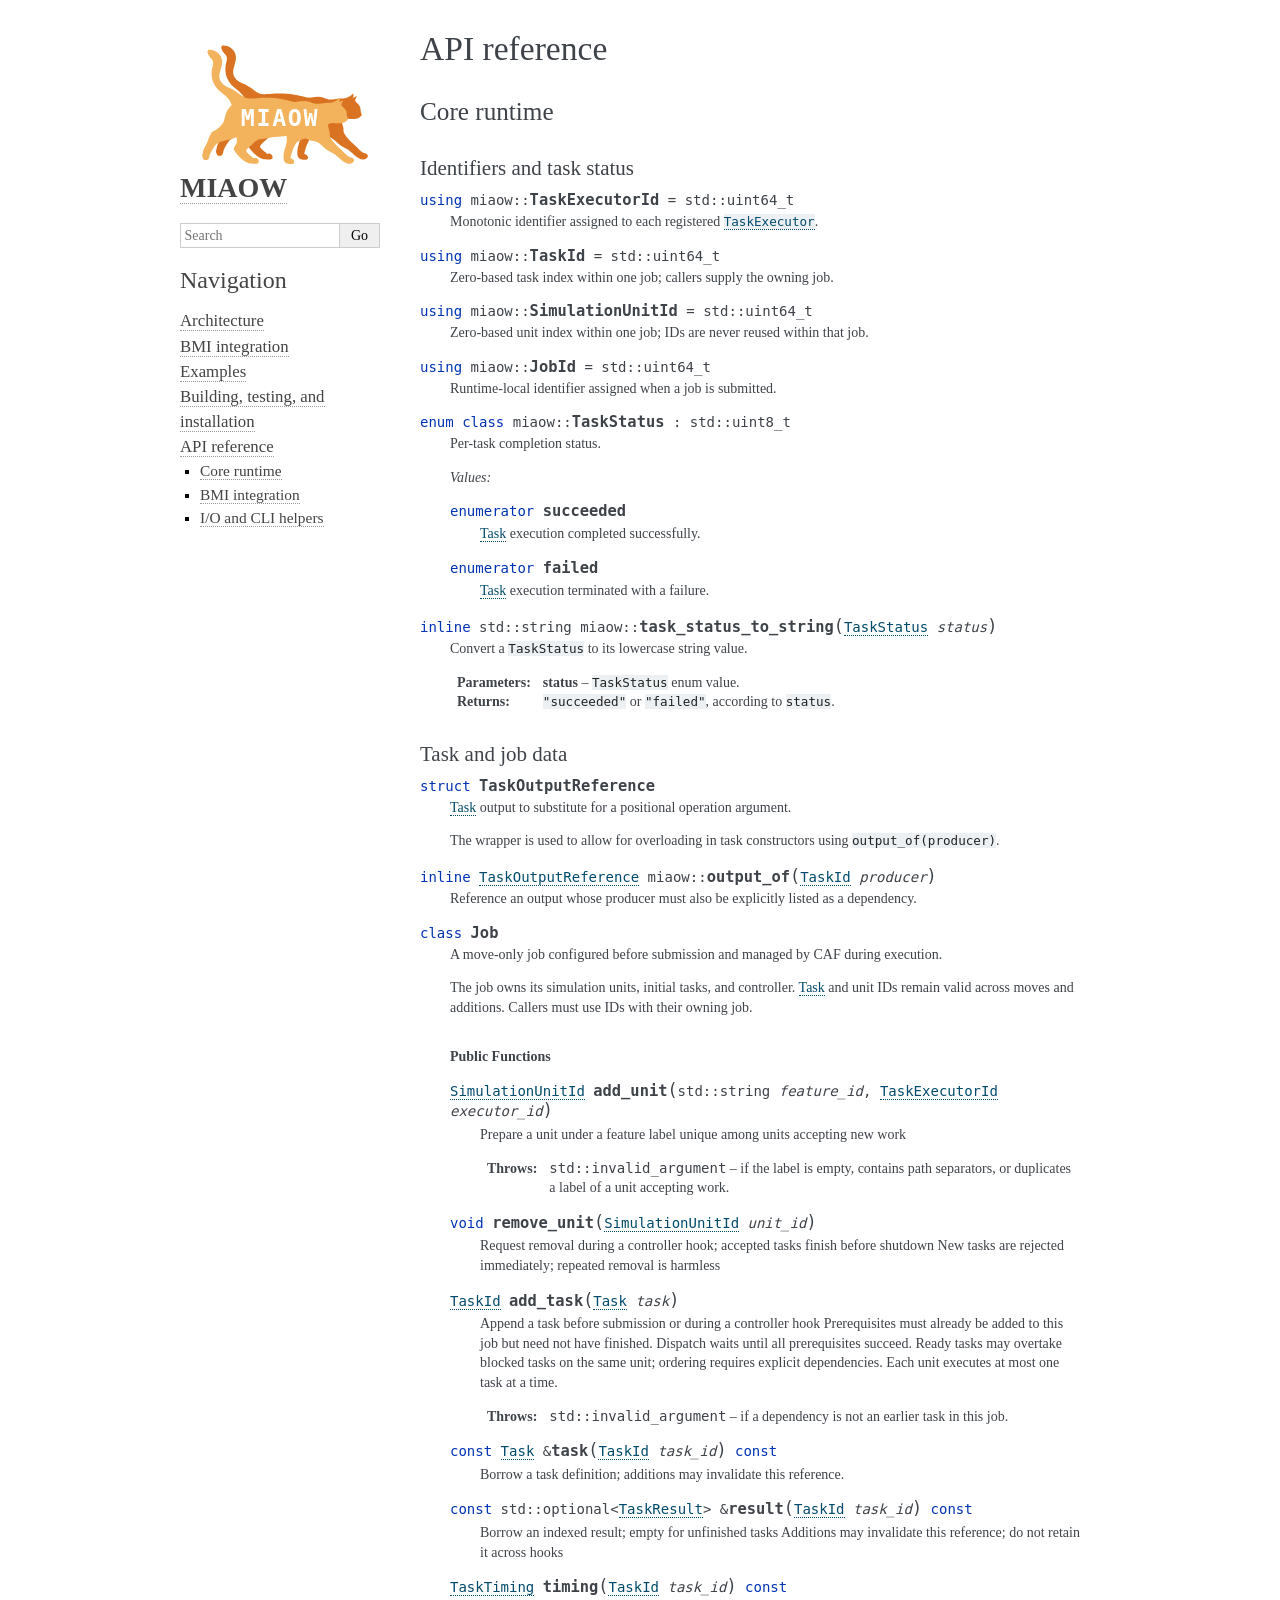
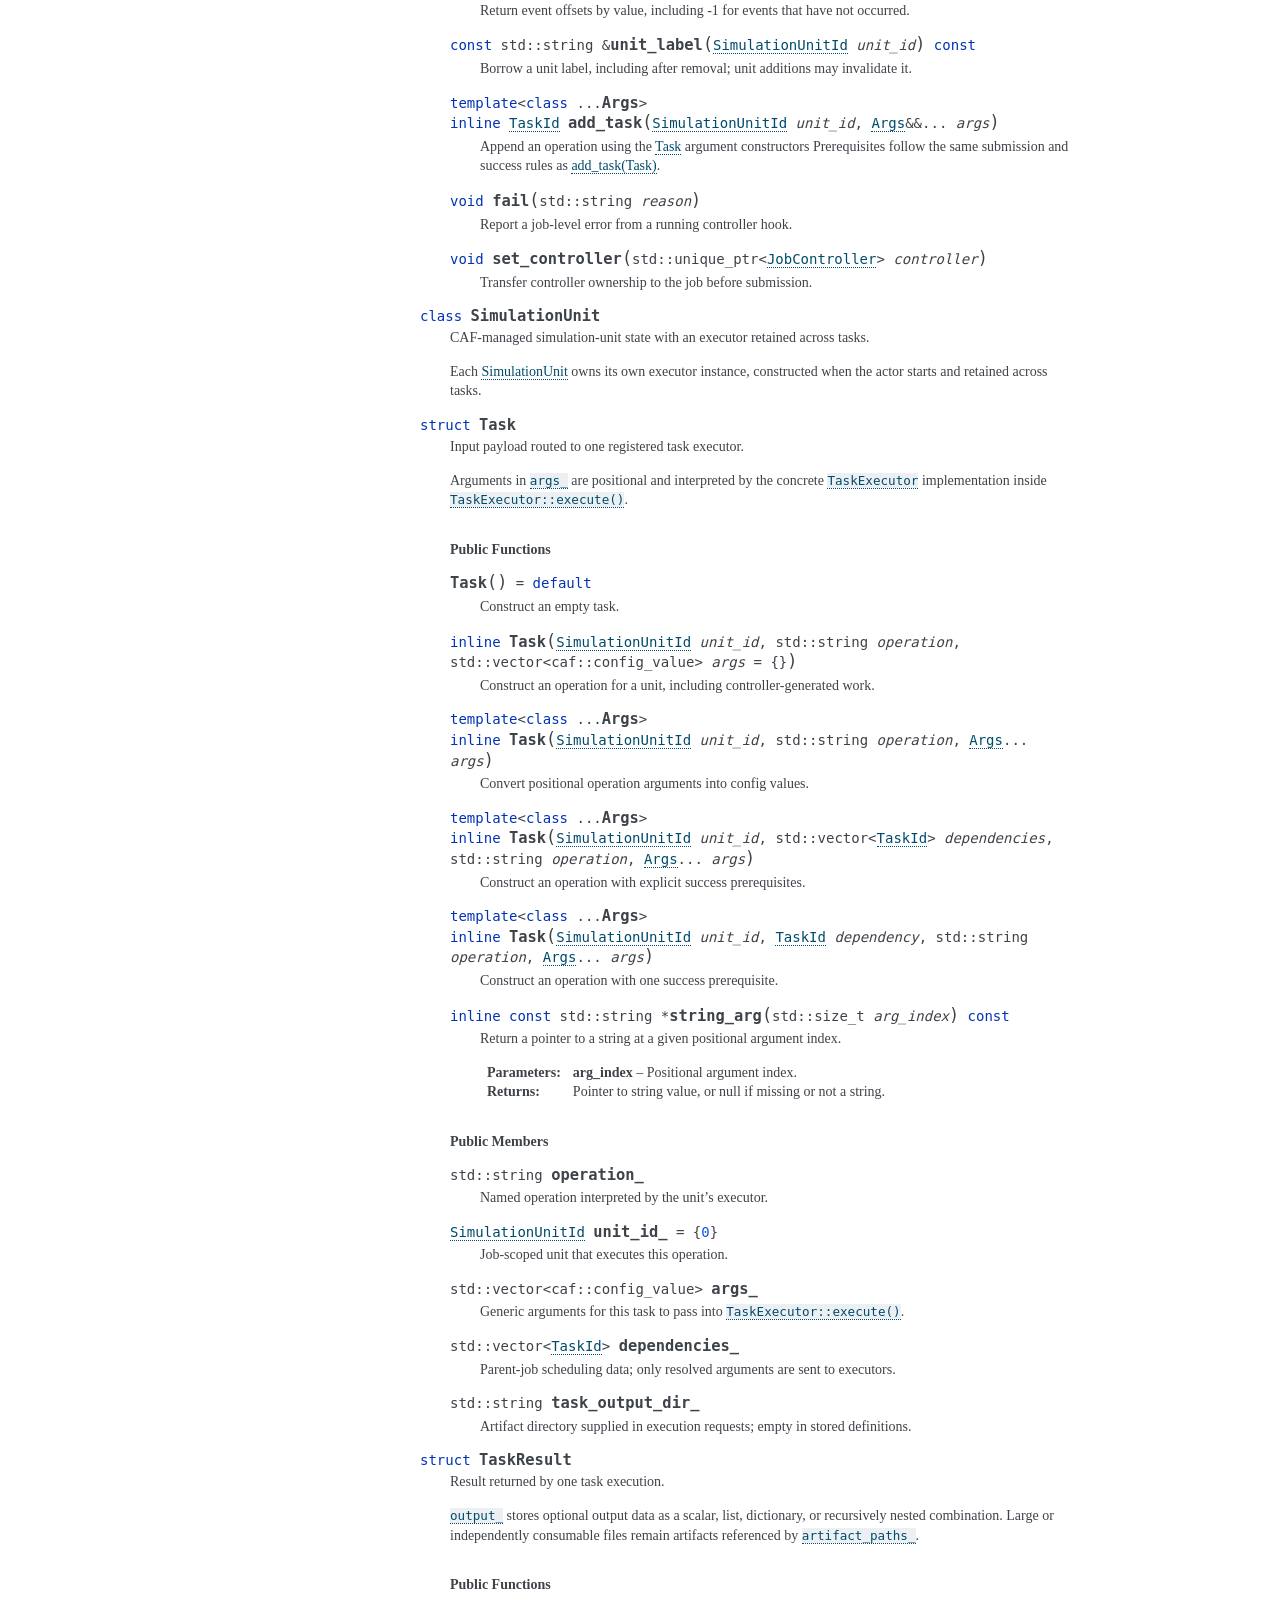
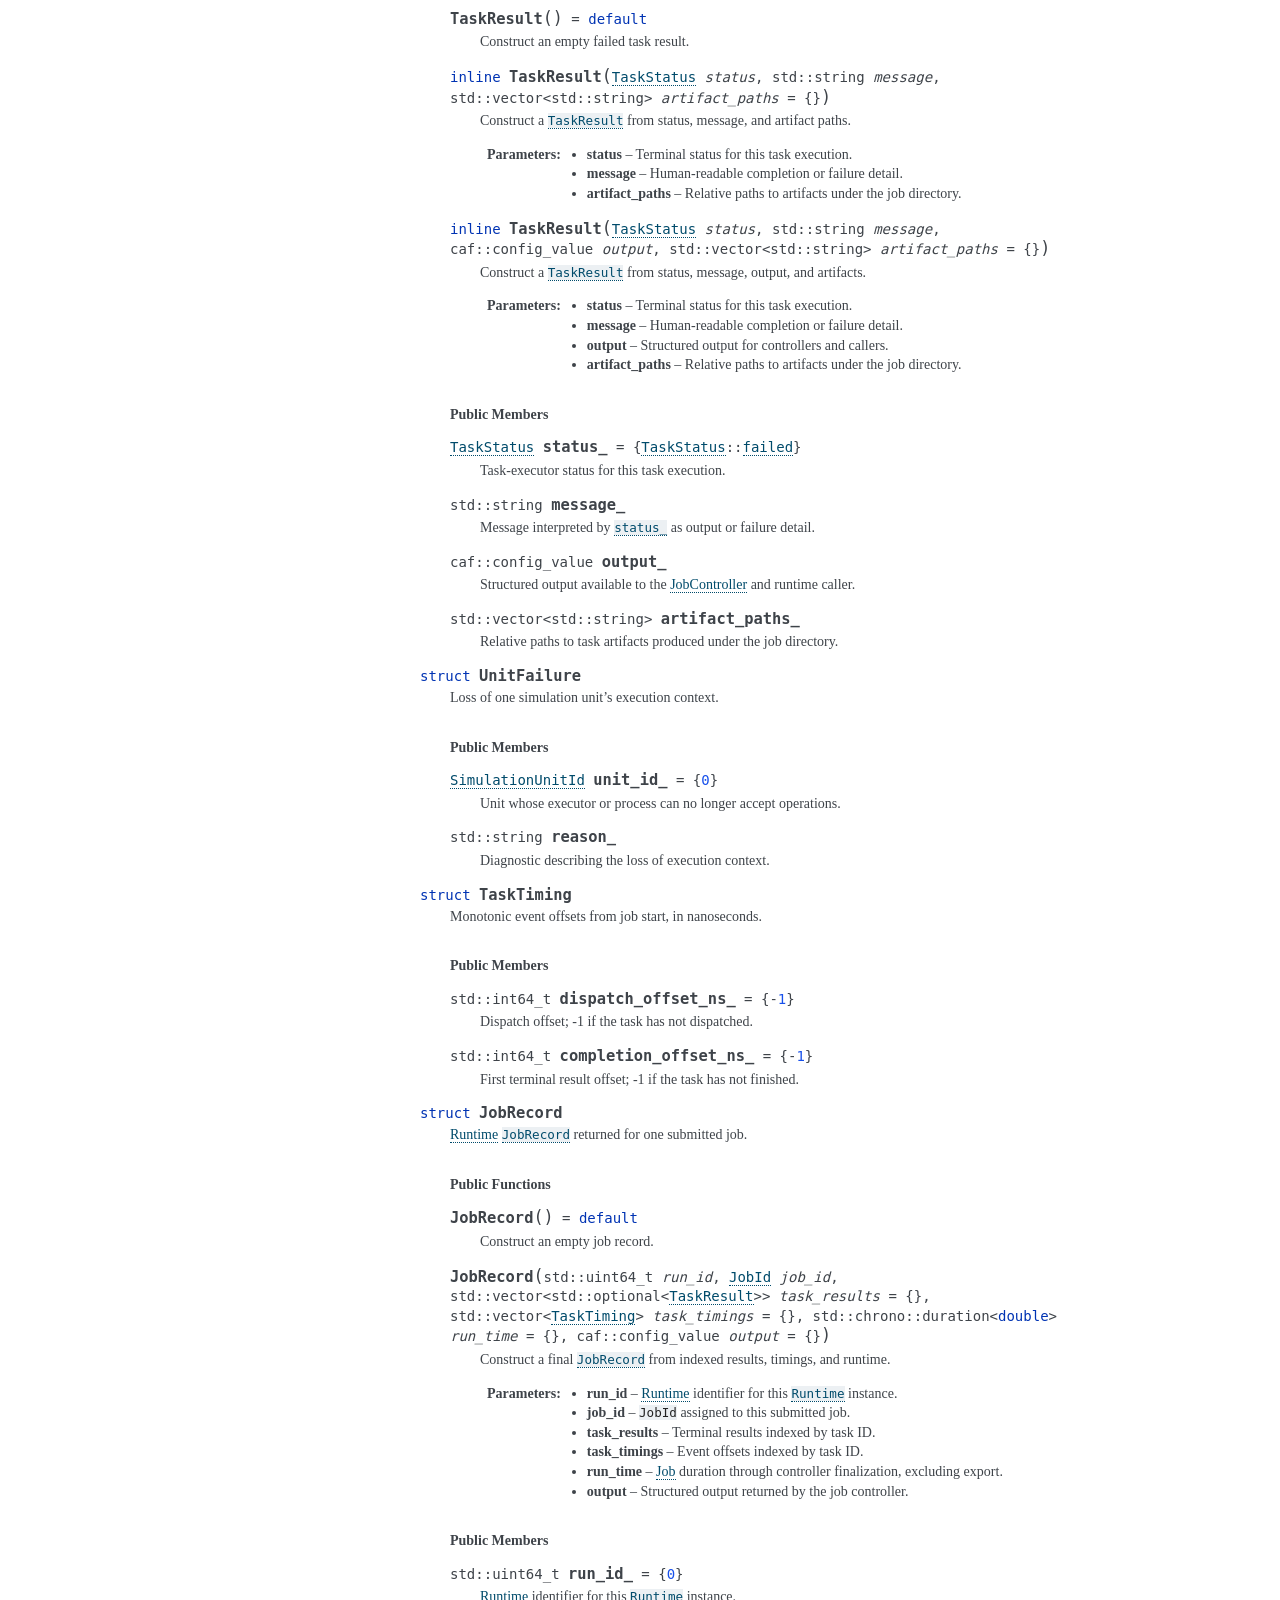
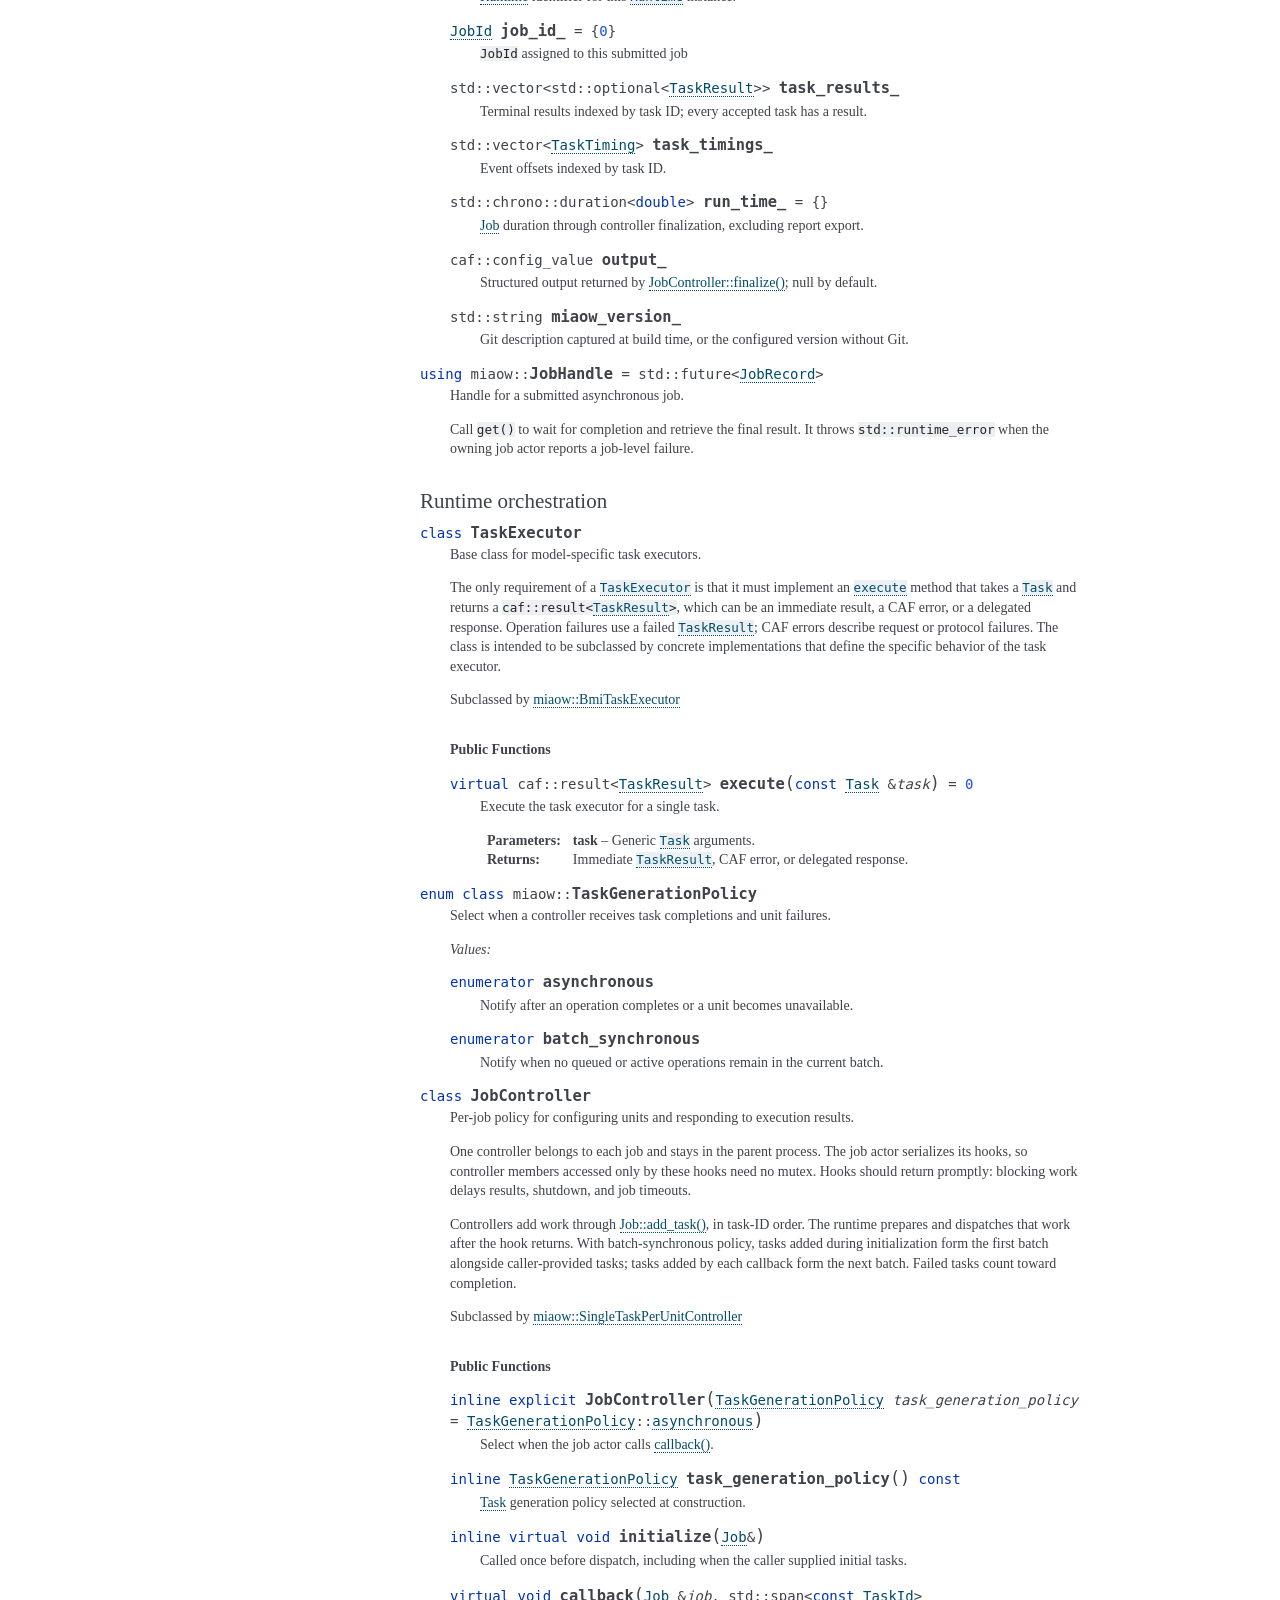
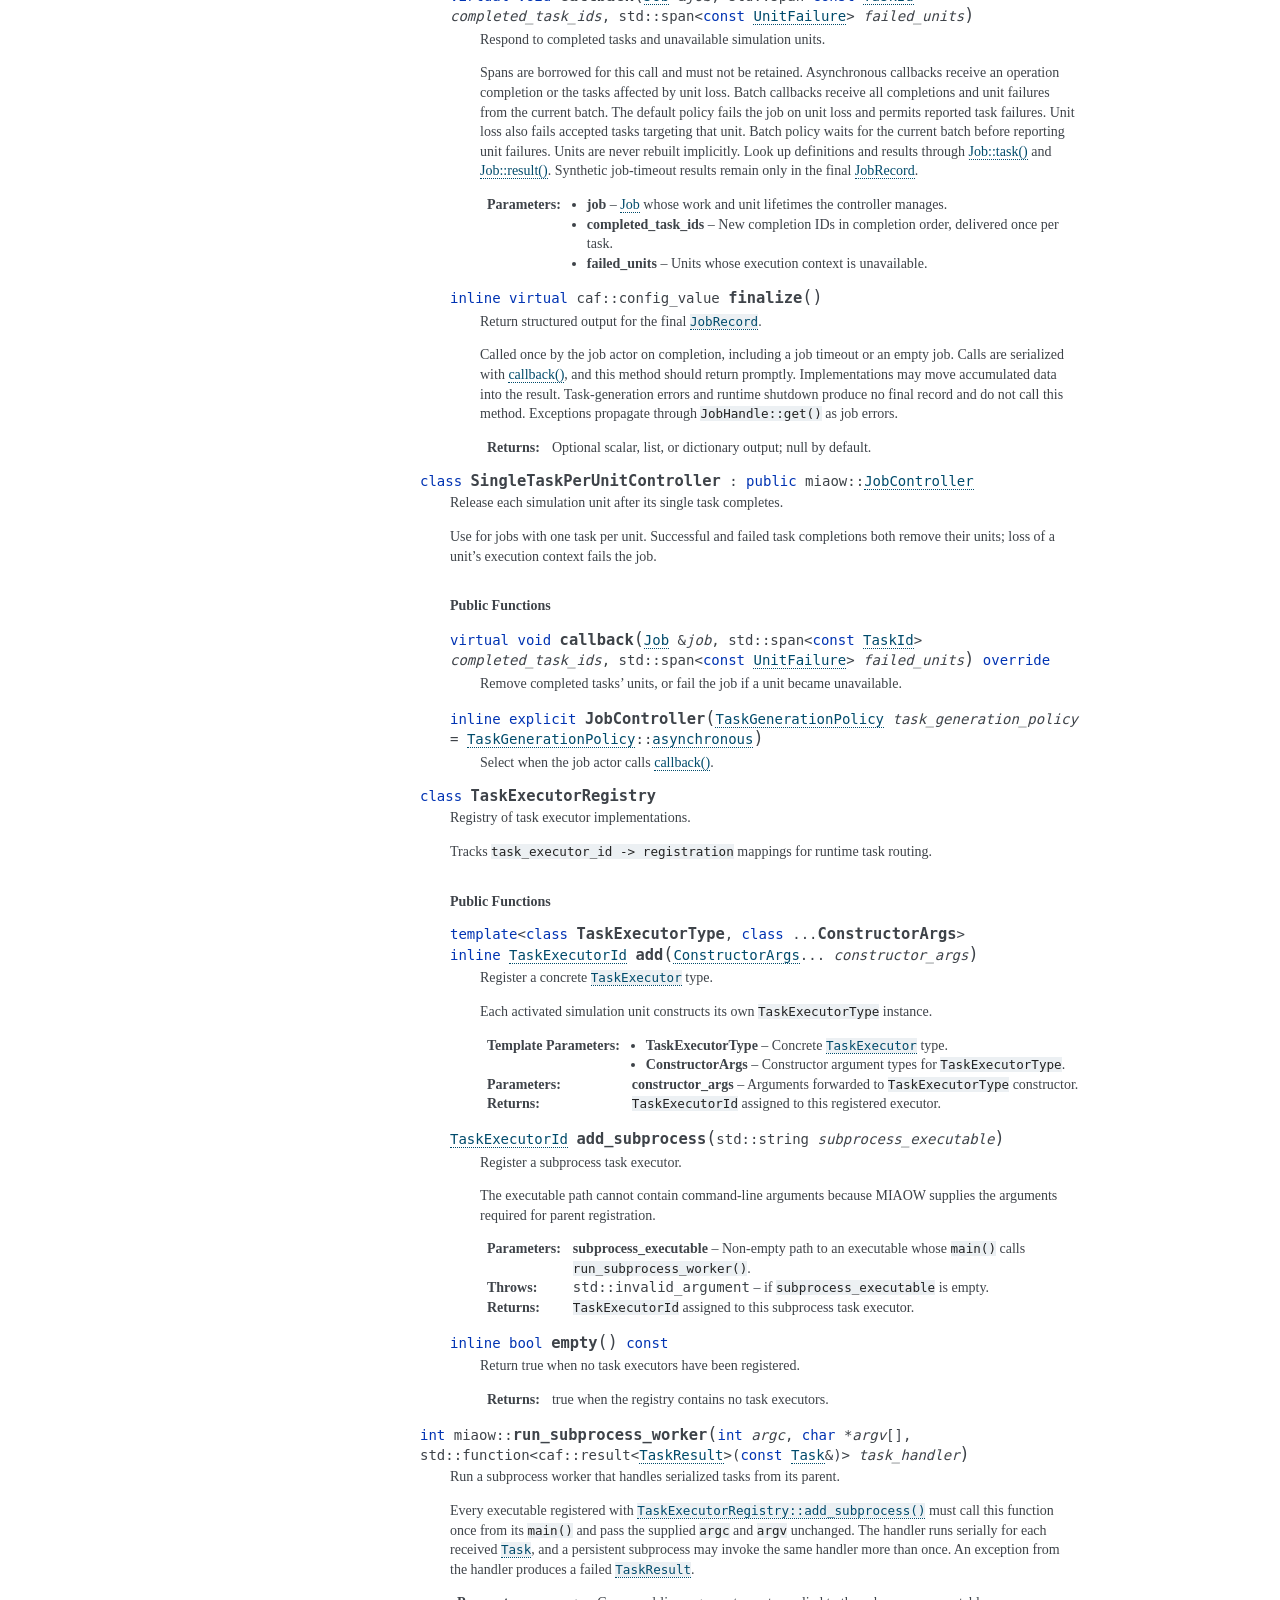
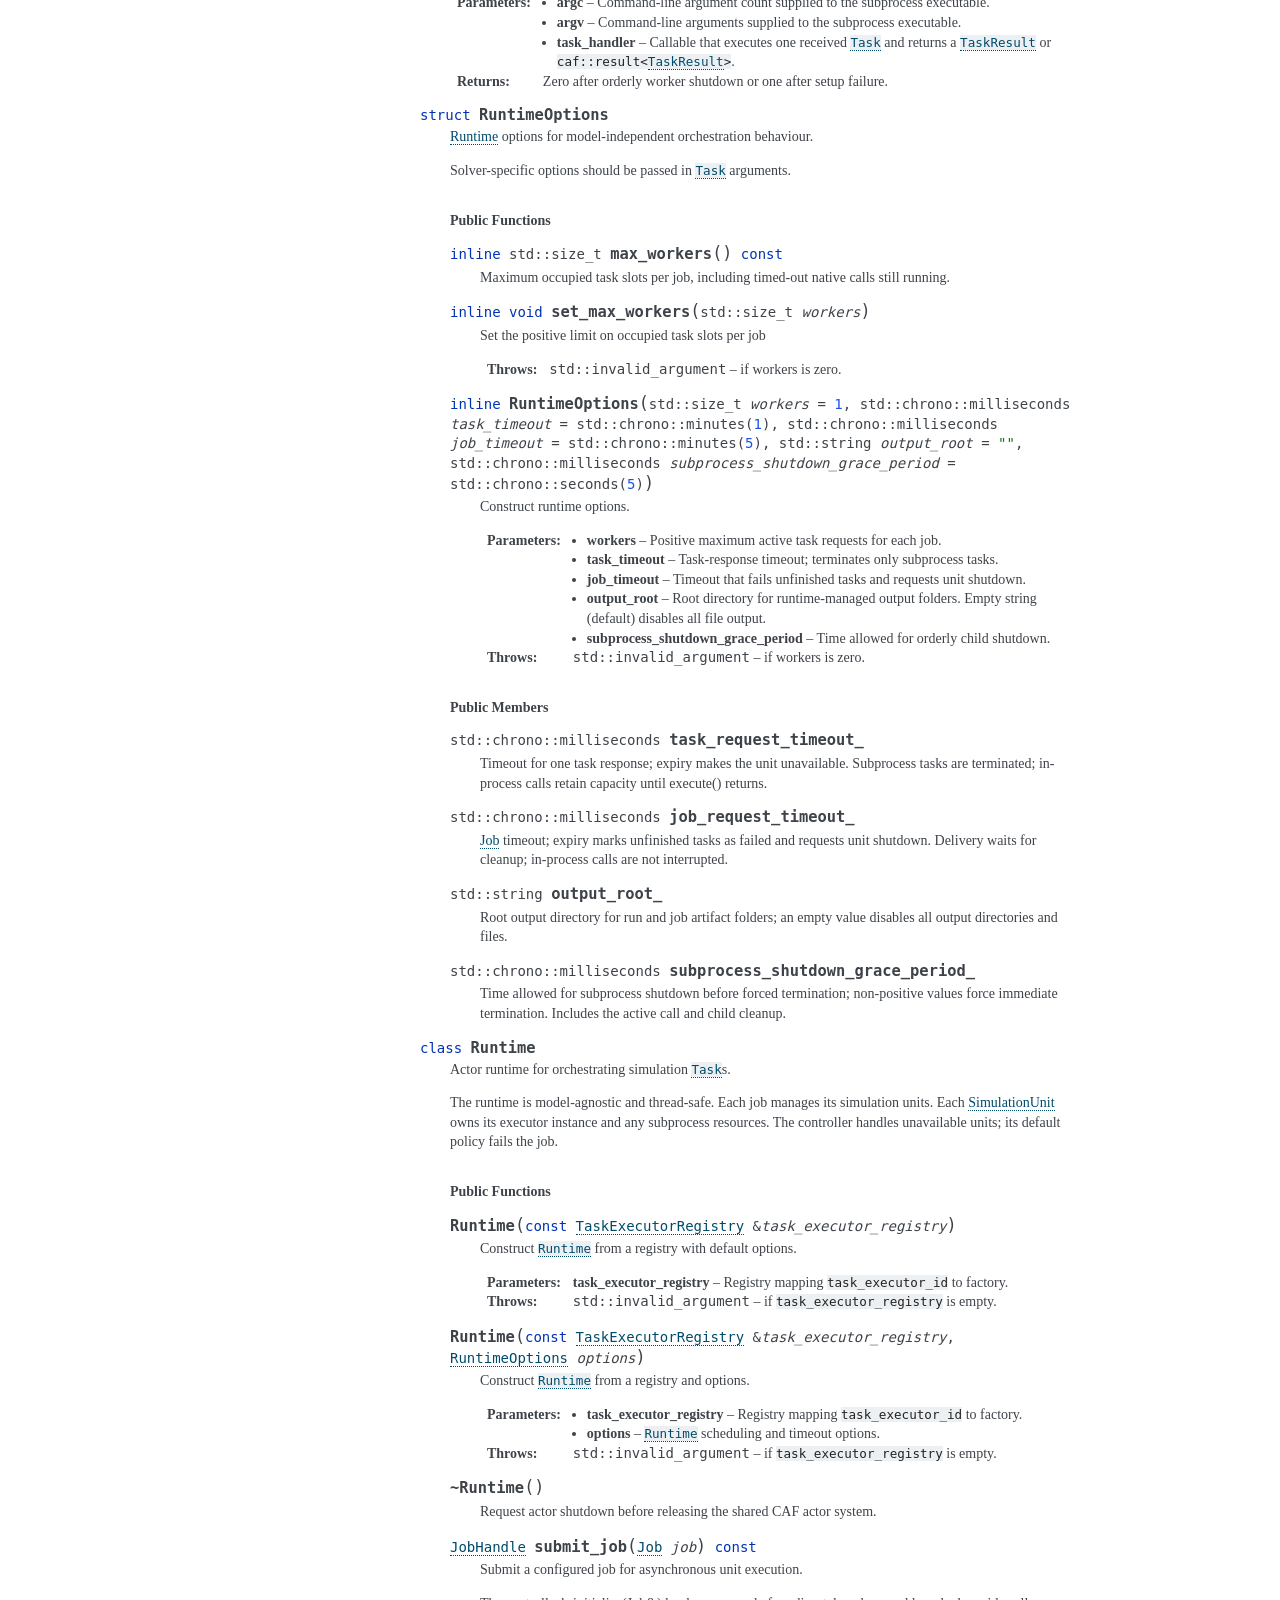
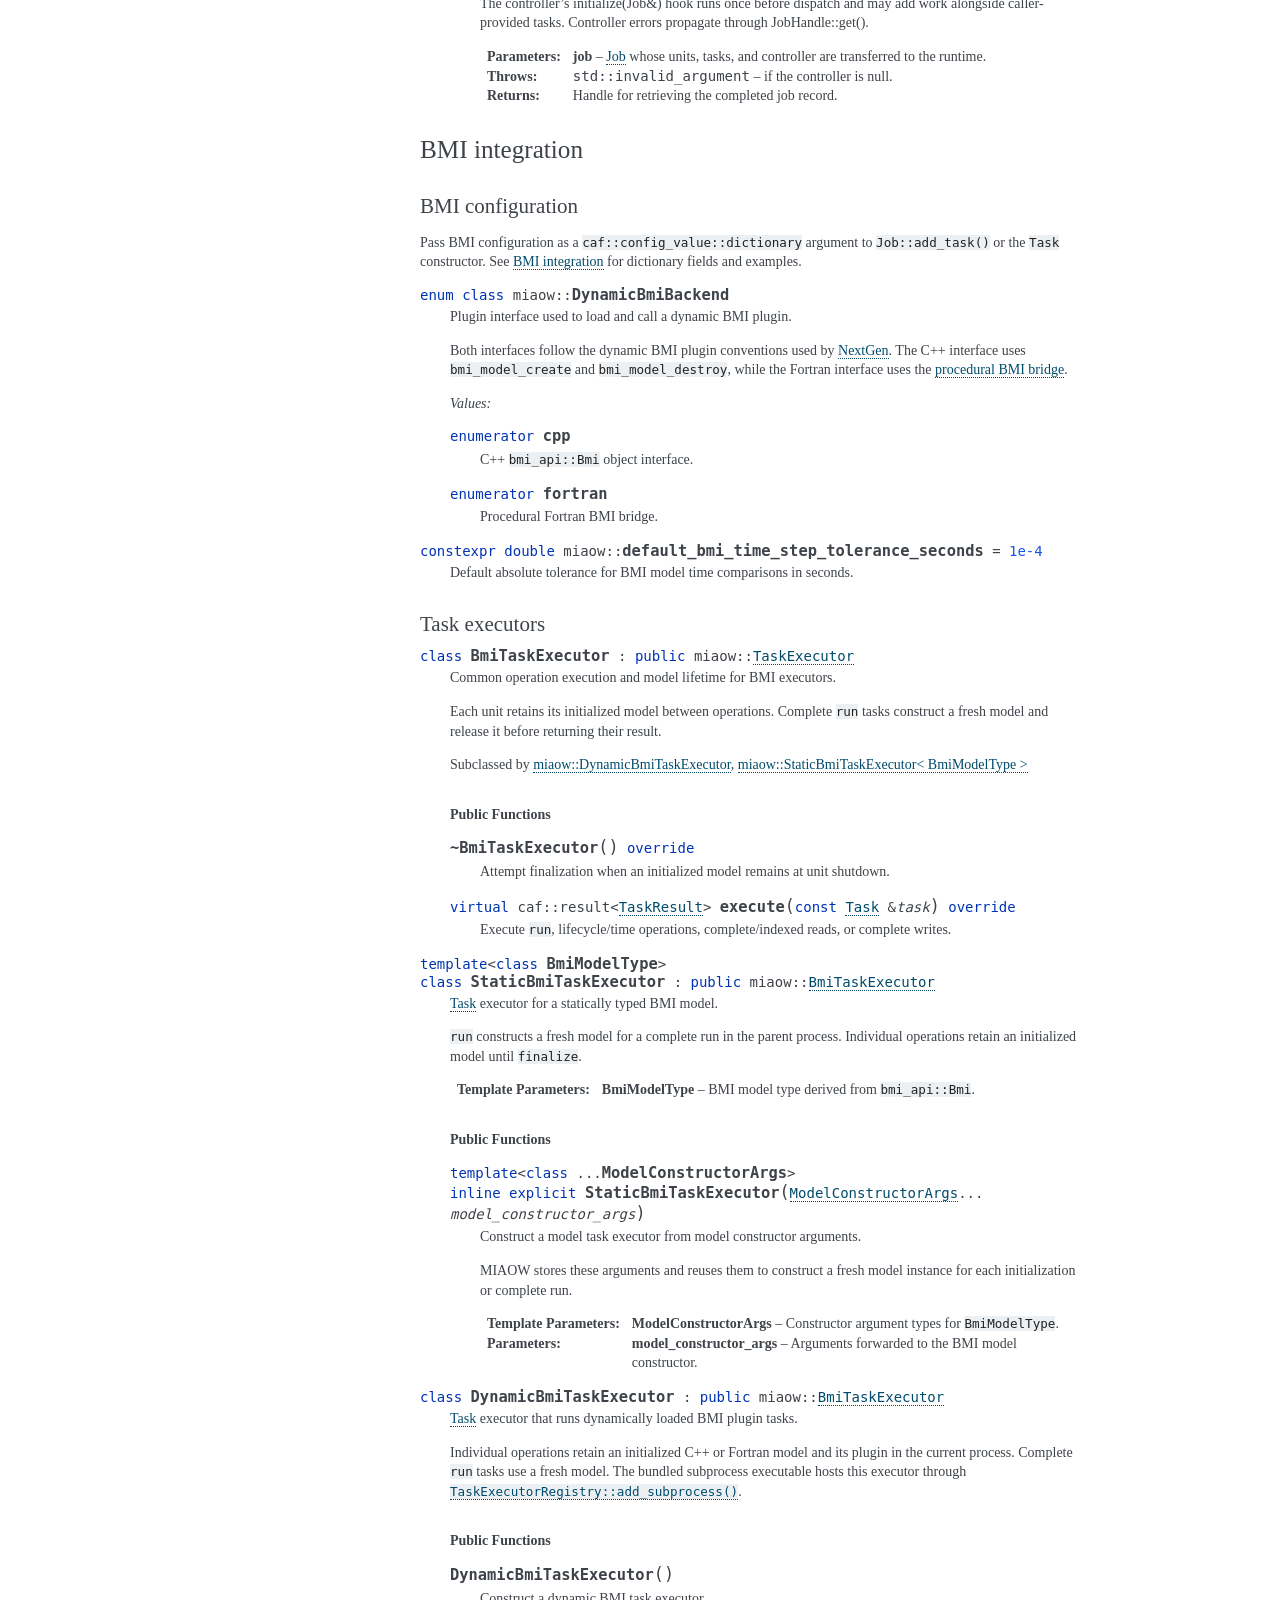
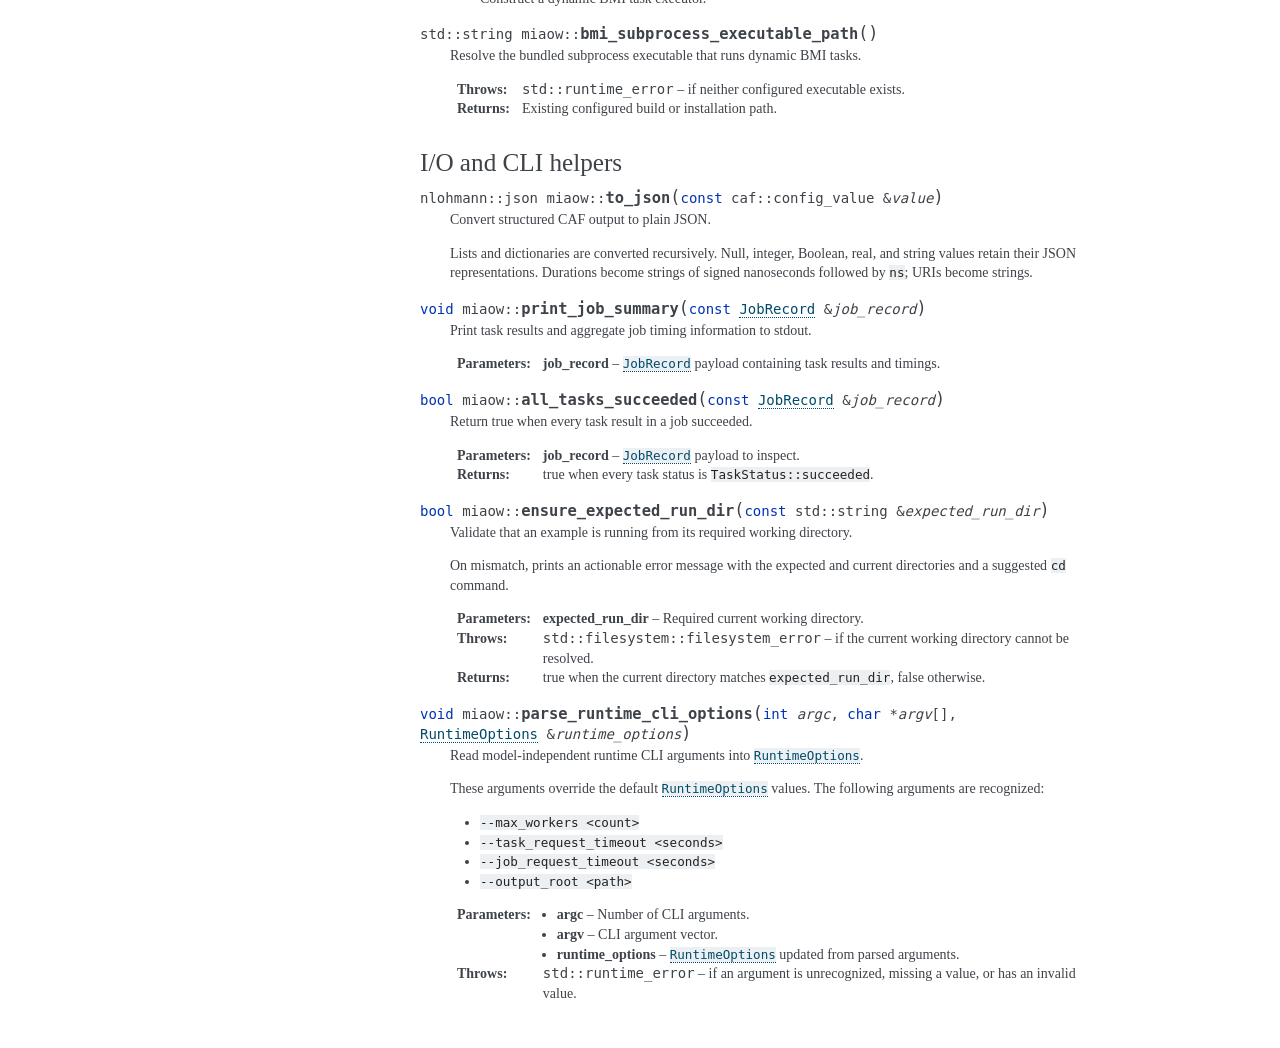
==== commit fddd9f9c: "deploy MIAOW documentation" ====
--- a/api.html
+++ b/api.html
@@ -886,7 +886,7 @@
 <dl class="cpp function">
 <dt class="sig sig-object cpp" id="_CPPv4N5miaow15BmiTaskExecutor7executeERK4Task">
 <span id="_CPPv3N5miaow15BmiTaskExecutor7executeERK4Task"></span><span id="_CPPv2N5miaow15BmiTaskExecutor7executeERK4Task"></span><span id="miaow::BmiTaskExecutor::execute__TaskCR"></span><span class="target" id="classmiaow_1_1BmiTaskExecutor_1a619fff8beffd23bb9d7dcf1a659ea224"></span><span class="k"><span class="pre">virtual</span></span><span class="w"> </span><span class="n"><span class="pre">caf</span></span><span class="p"><span class="pre">::</span></span><span class="n"><span class="pre">result</span></span><span class="p"><span class="pre">&lt;</span></span><a class="reference internal" href="#_CPPv4N5miaow10TaskResultE" title="miaow::TaskResult"><span class="n"><span class="pre">TaskResult</span></span></a><span class="p"><span class="pre">&gt;</span></span><span class="w"> </span><span class="sig-name descname"><span class="n"><span class="pre">execute</span></span></span><span class="sig-paren">(</span><span class="k"><span class="pre">const</span></span><span class="w"> </span><a class="reference internal" href="#_CPPv4N5miaow4TaskE" title="miaow::Task"><span class="n"><span class="pre">Task</span></span></a><span class="w"> </span><span class="p"><span class="pre">&amp;</span></span><span class="n sig-param"><span class="pre">task</span></span><span class="sig-paren">)</span><span class="w"> </span><span class="k"><span class="pre">override</span></span><a class="headerlink" href="#_CPPv4N5miaow15BmiTaskExecutor7executeERK4Task" title="Link to this definition">¶</a><br /></dt>
-<dd><p>Execute <code class="docutils literal notranslate"><span class="pre">run</span></code>, lifecycle/time operations, or complete-variable get/set operations. </p>
+<dd><p>Execute <code class="docutils literal notranslate"><span class="pre">run</span></code>, lifecycle/time operations, complete/indexed reads, or complete writes. </p>
 </dd></dl>
 
 </div>
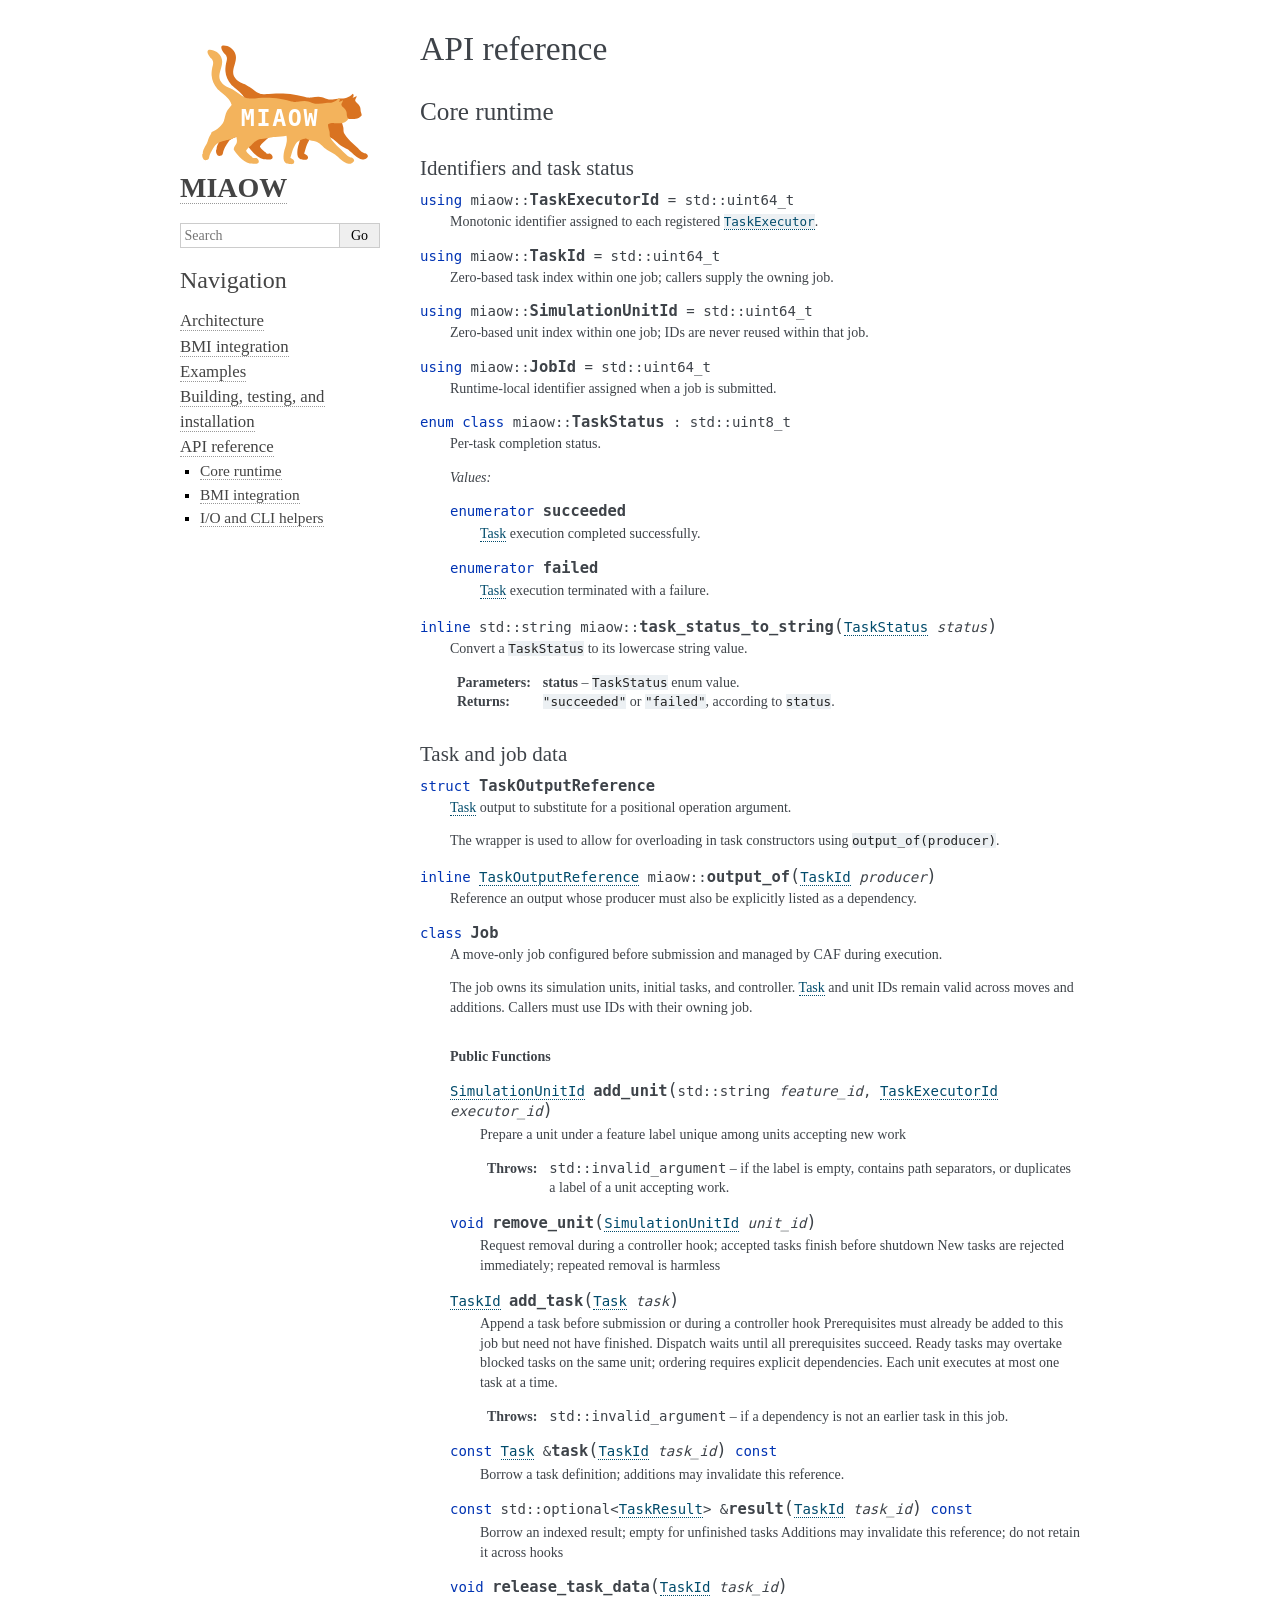
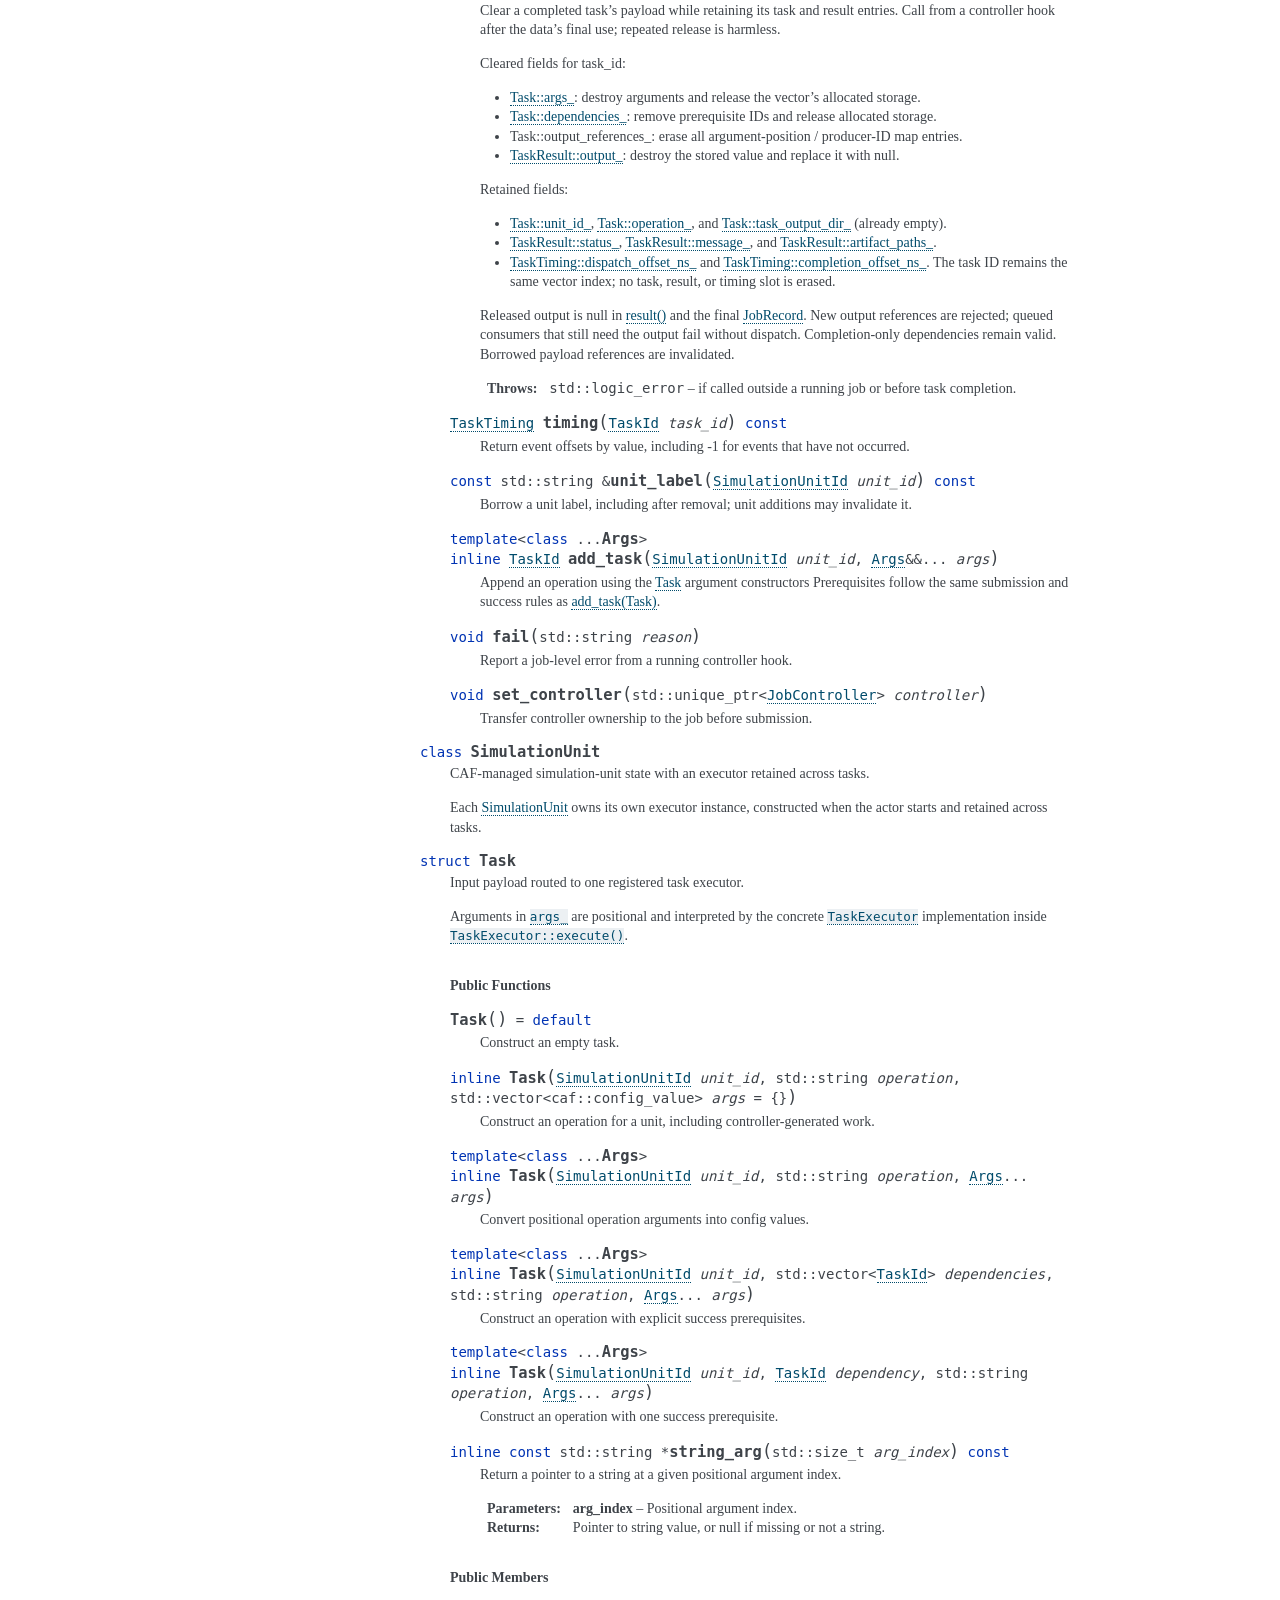
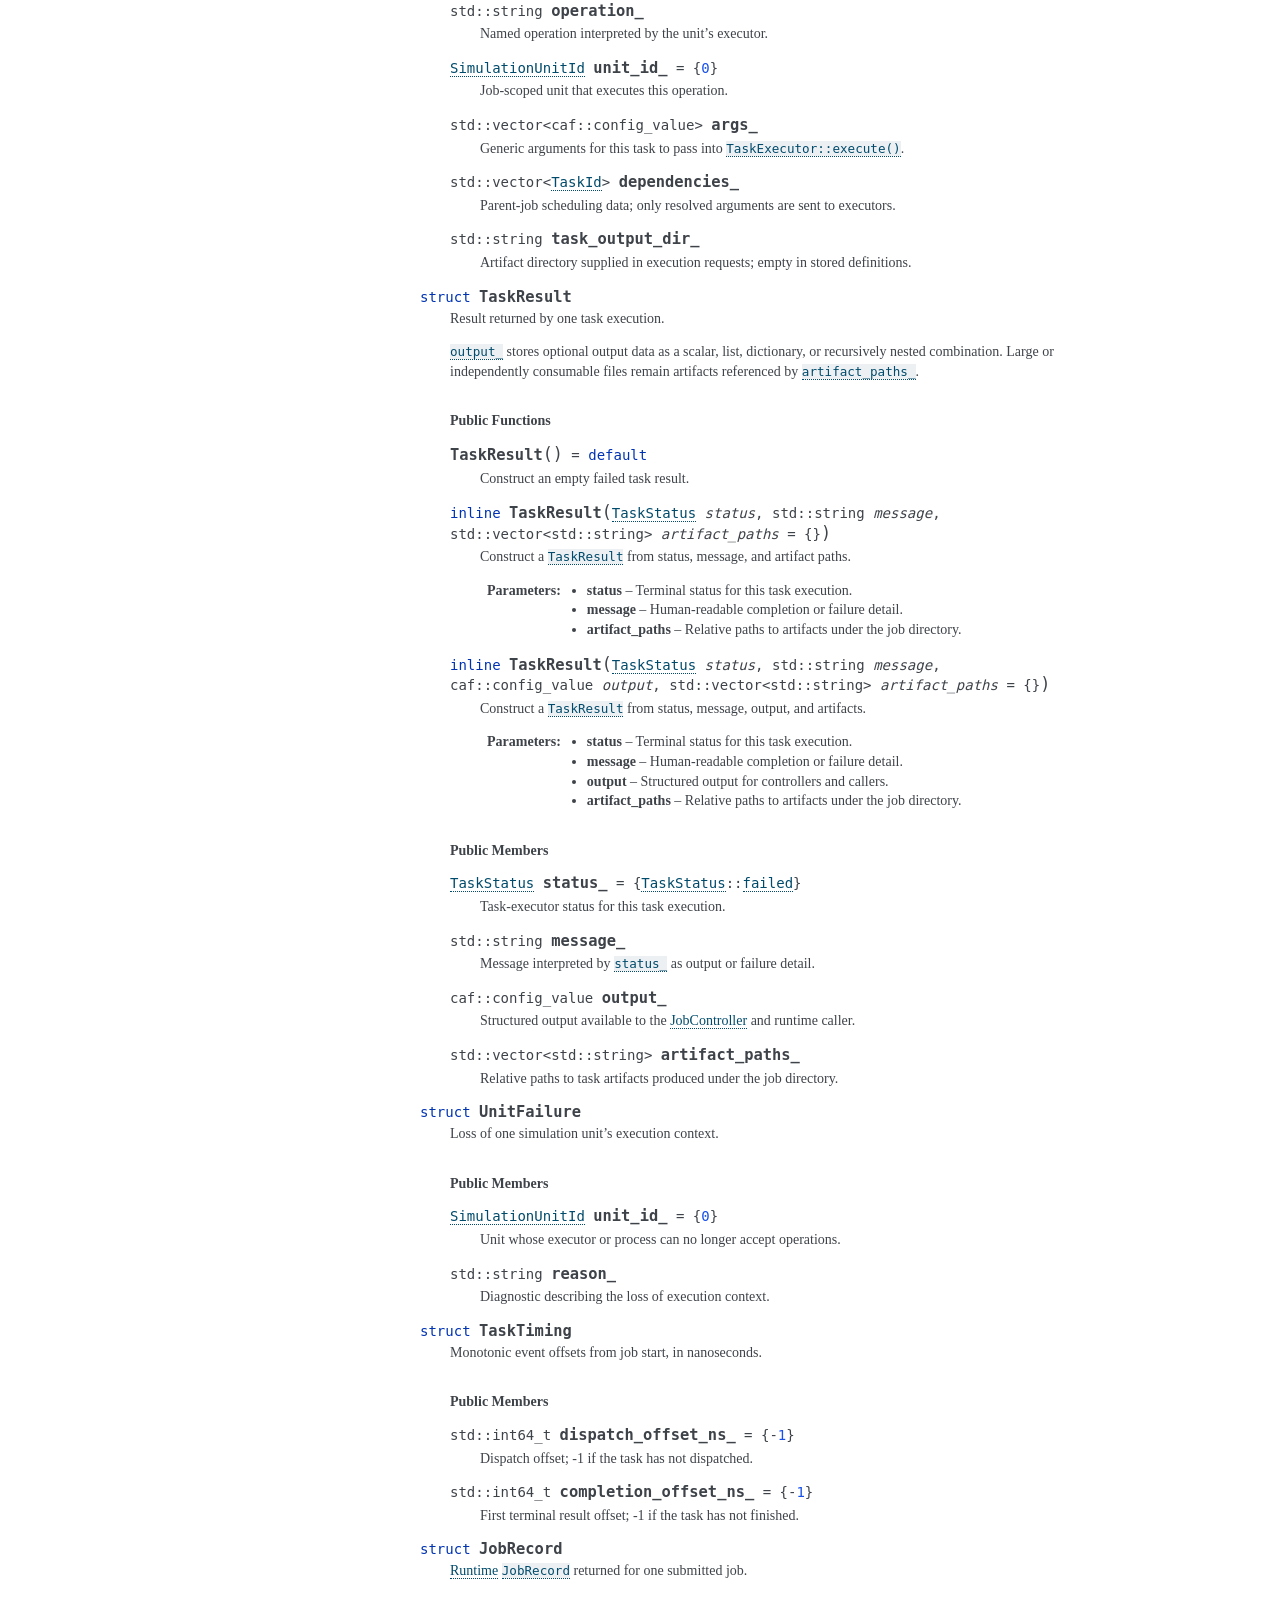
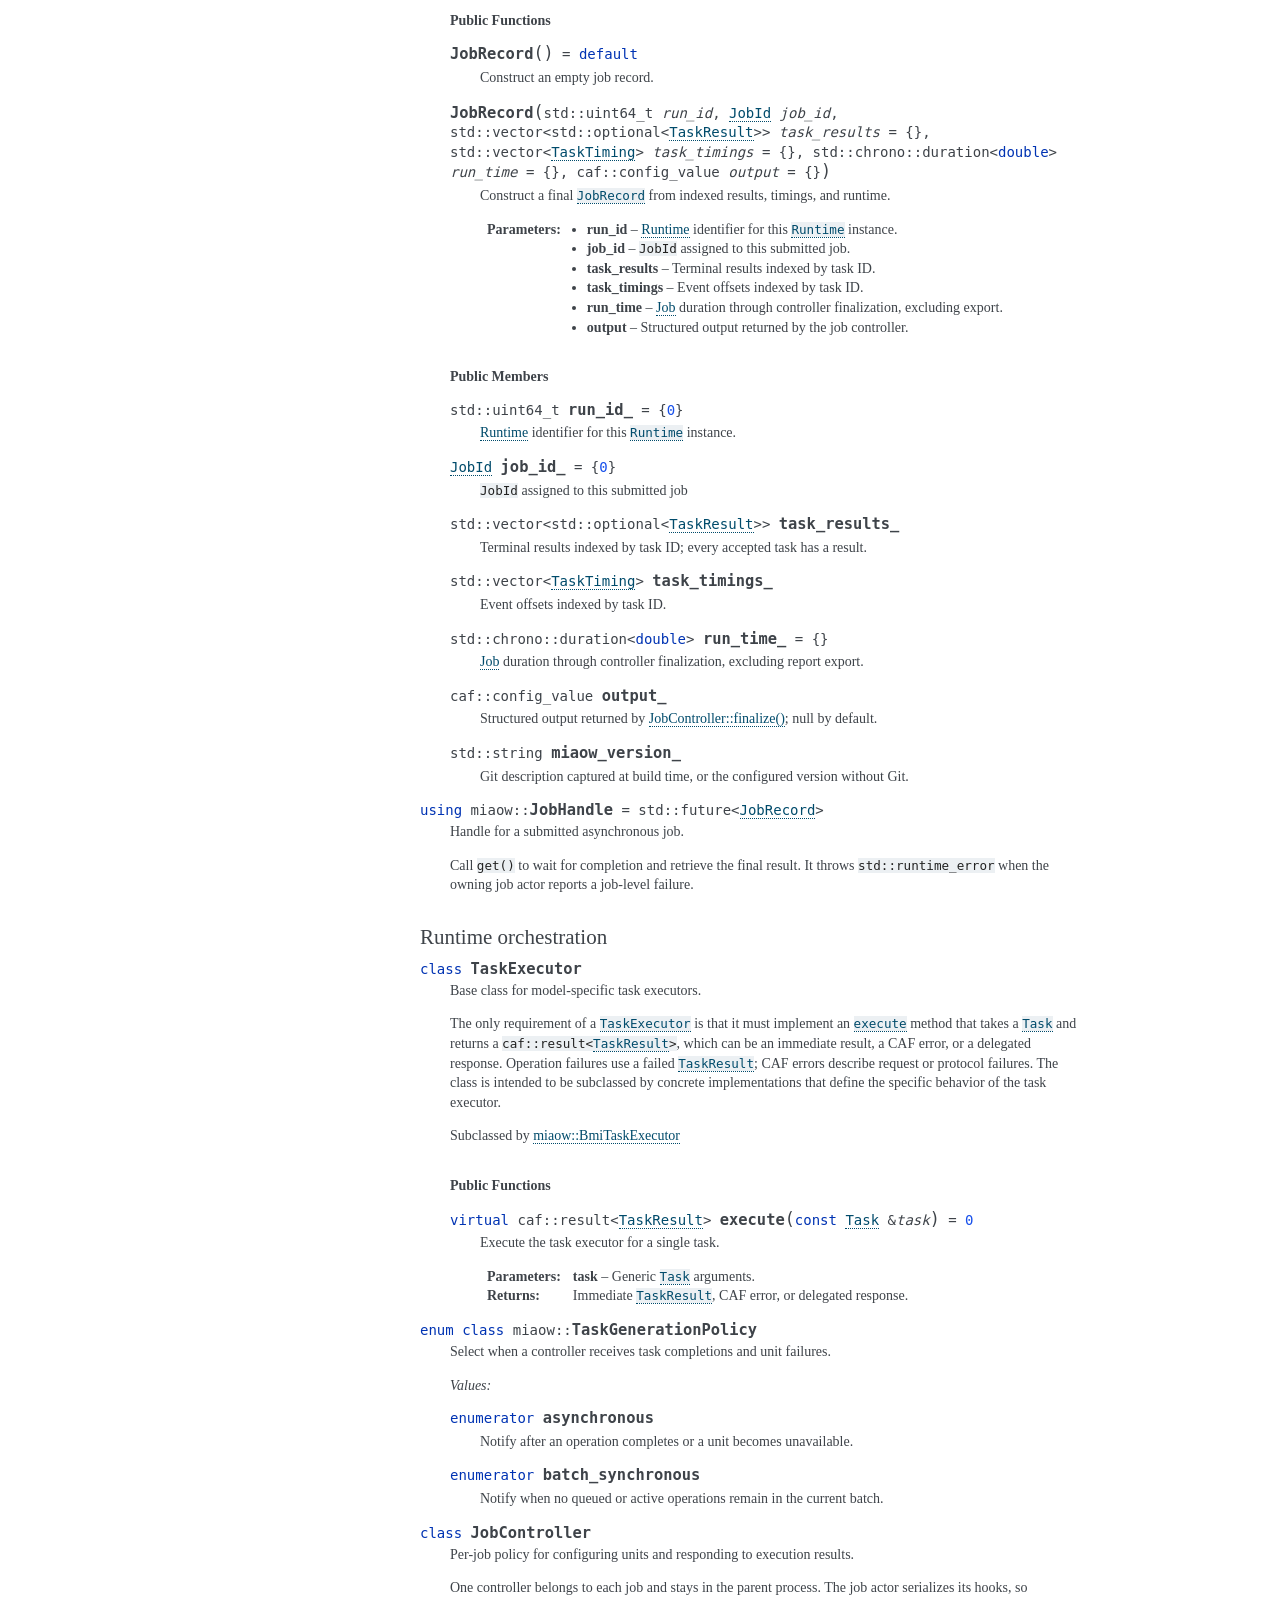
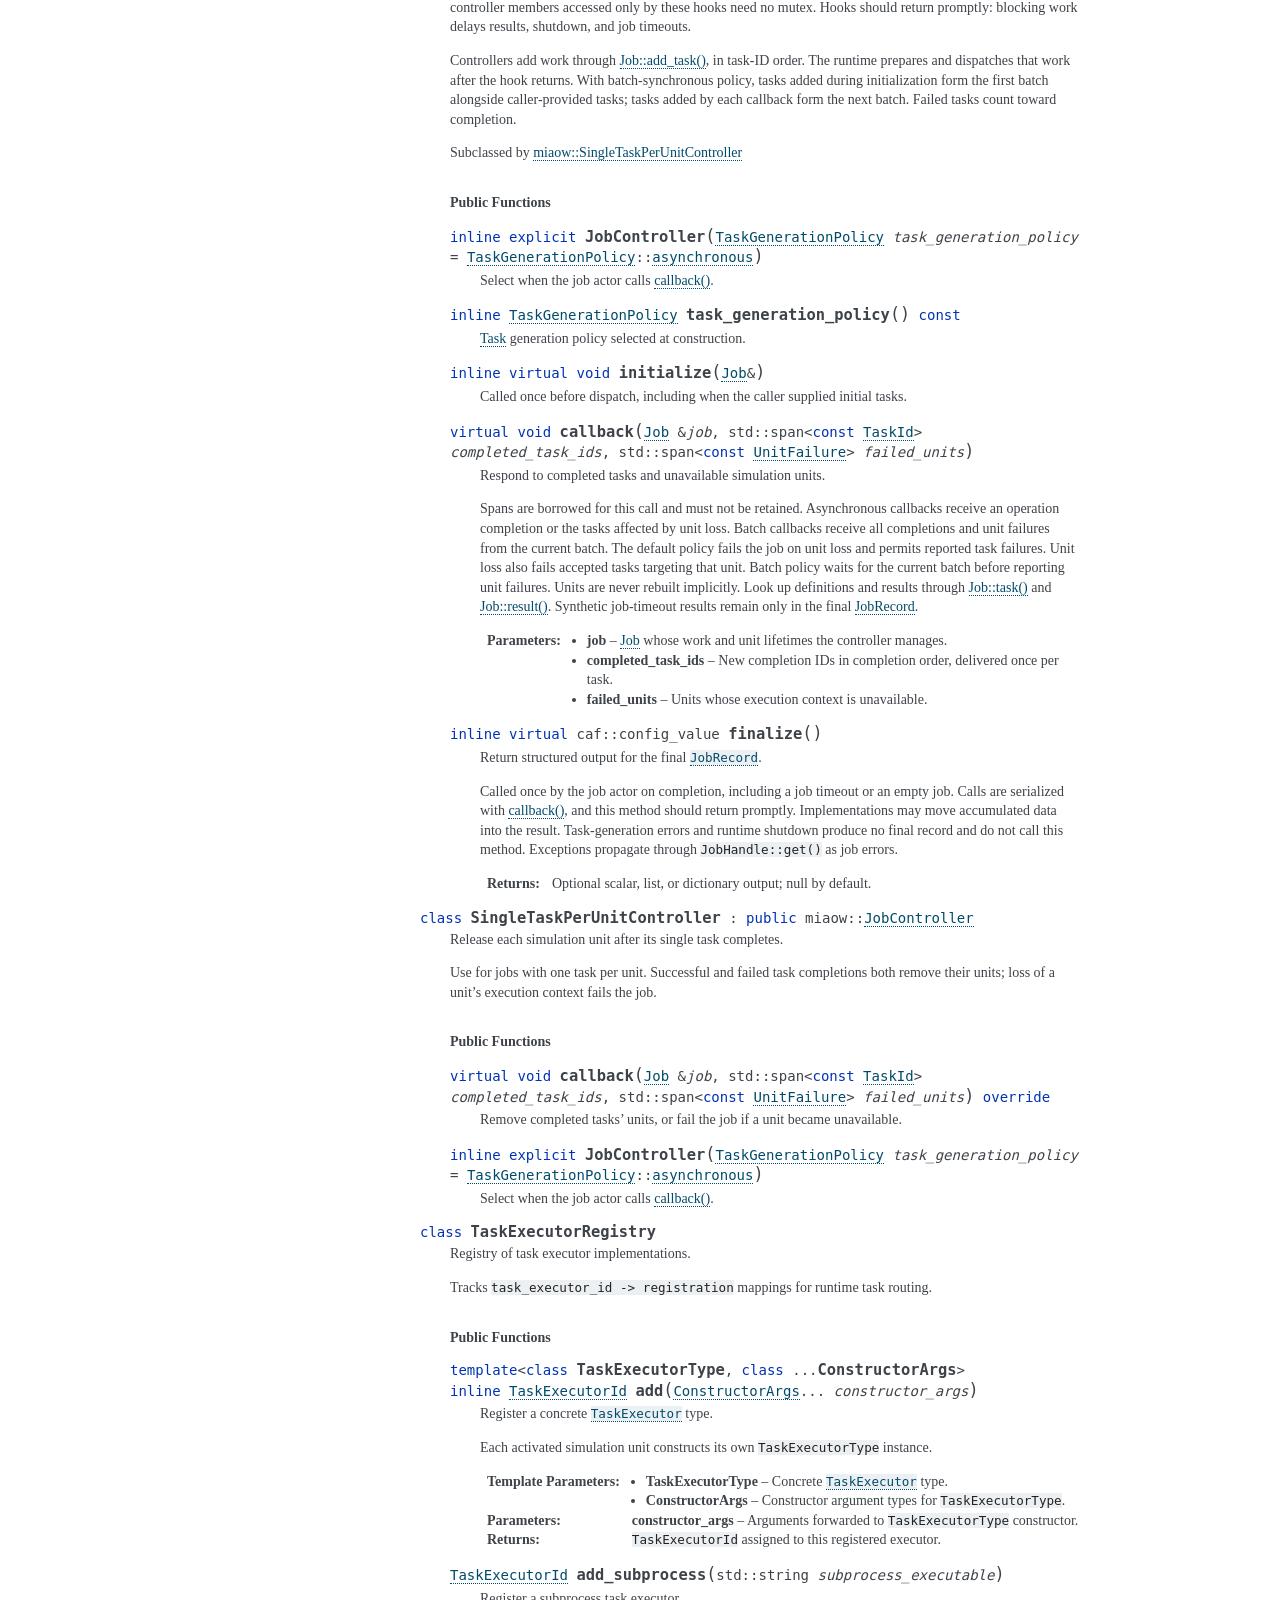
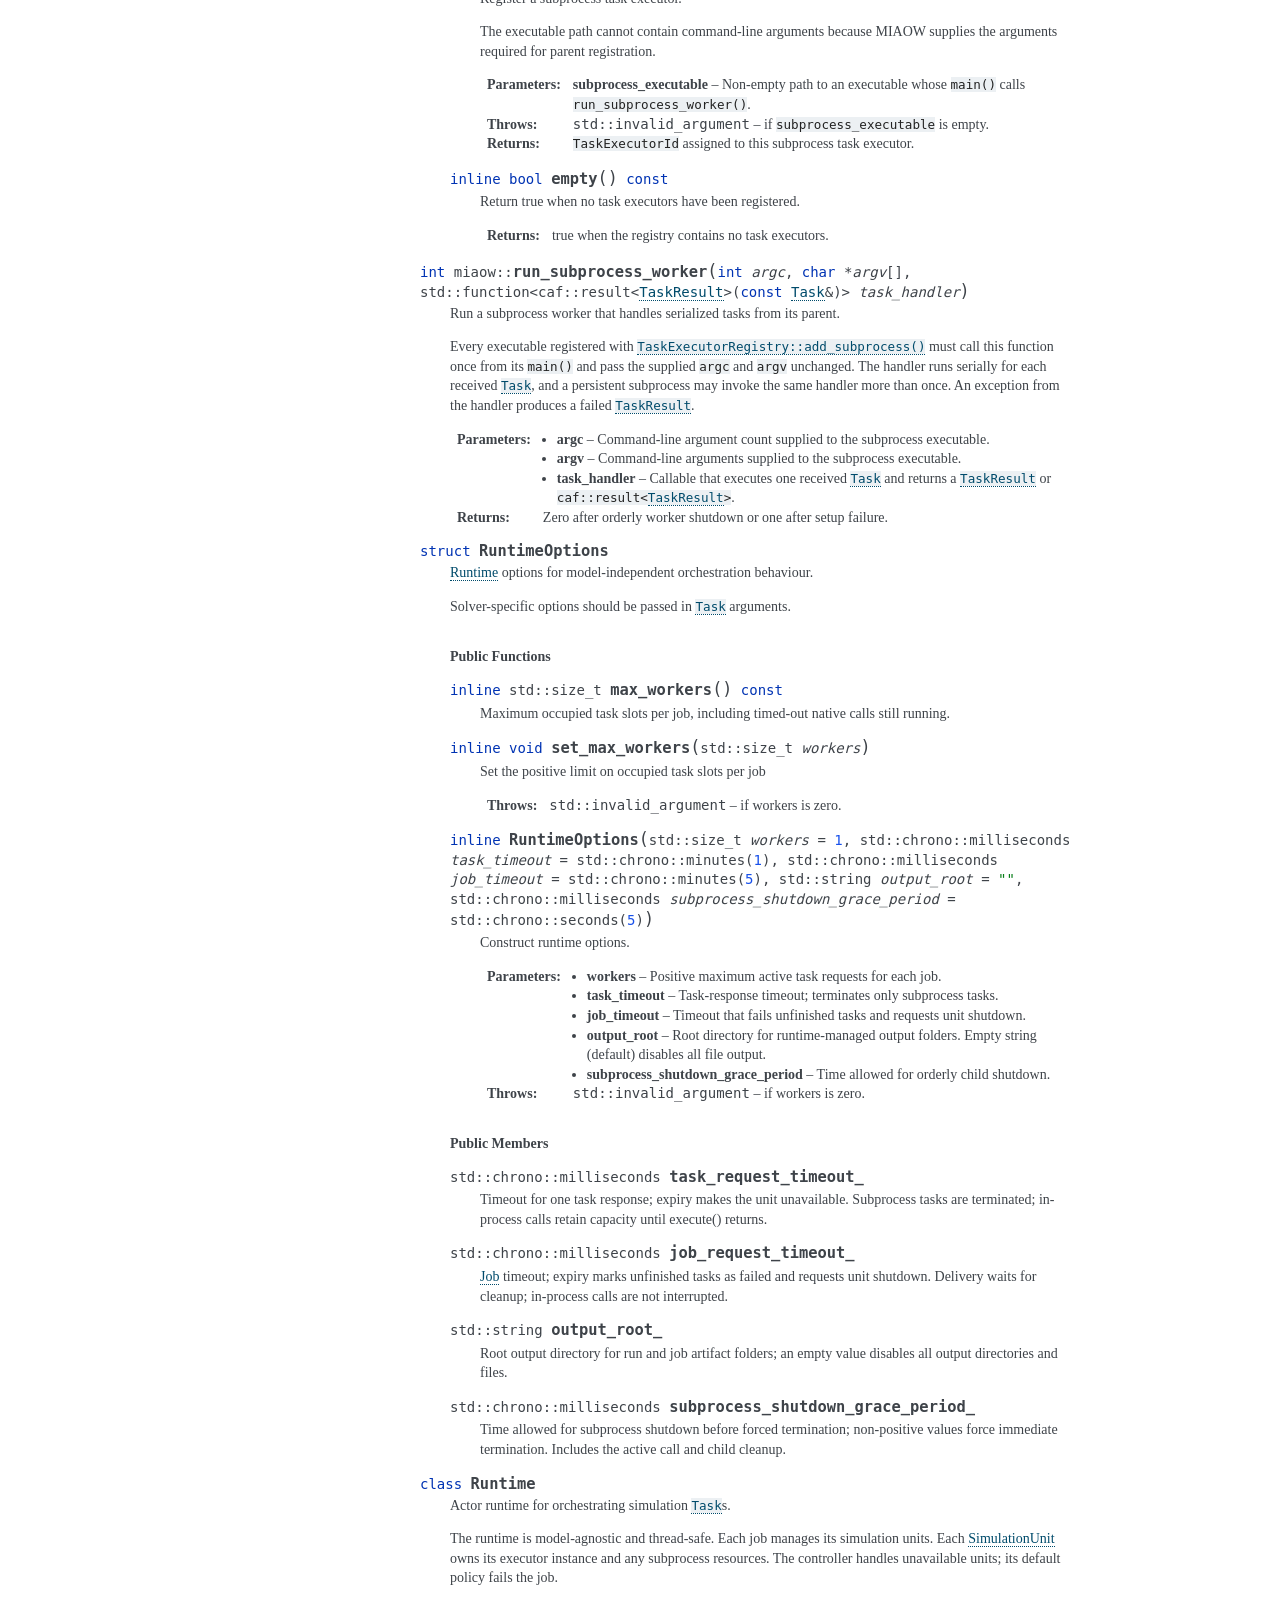
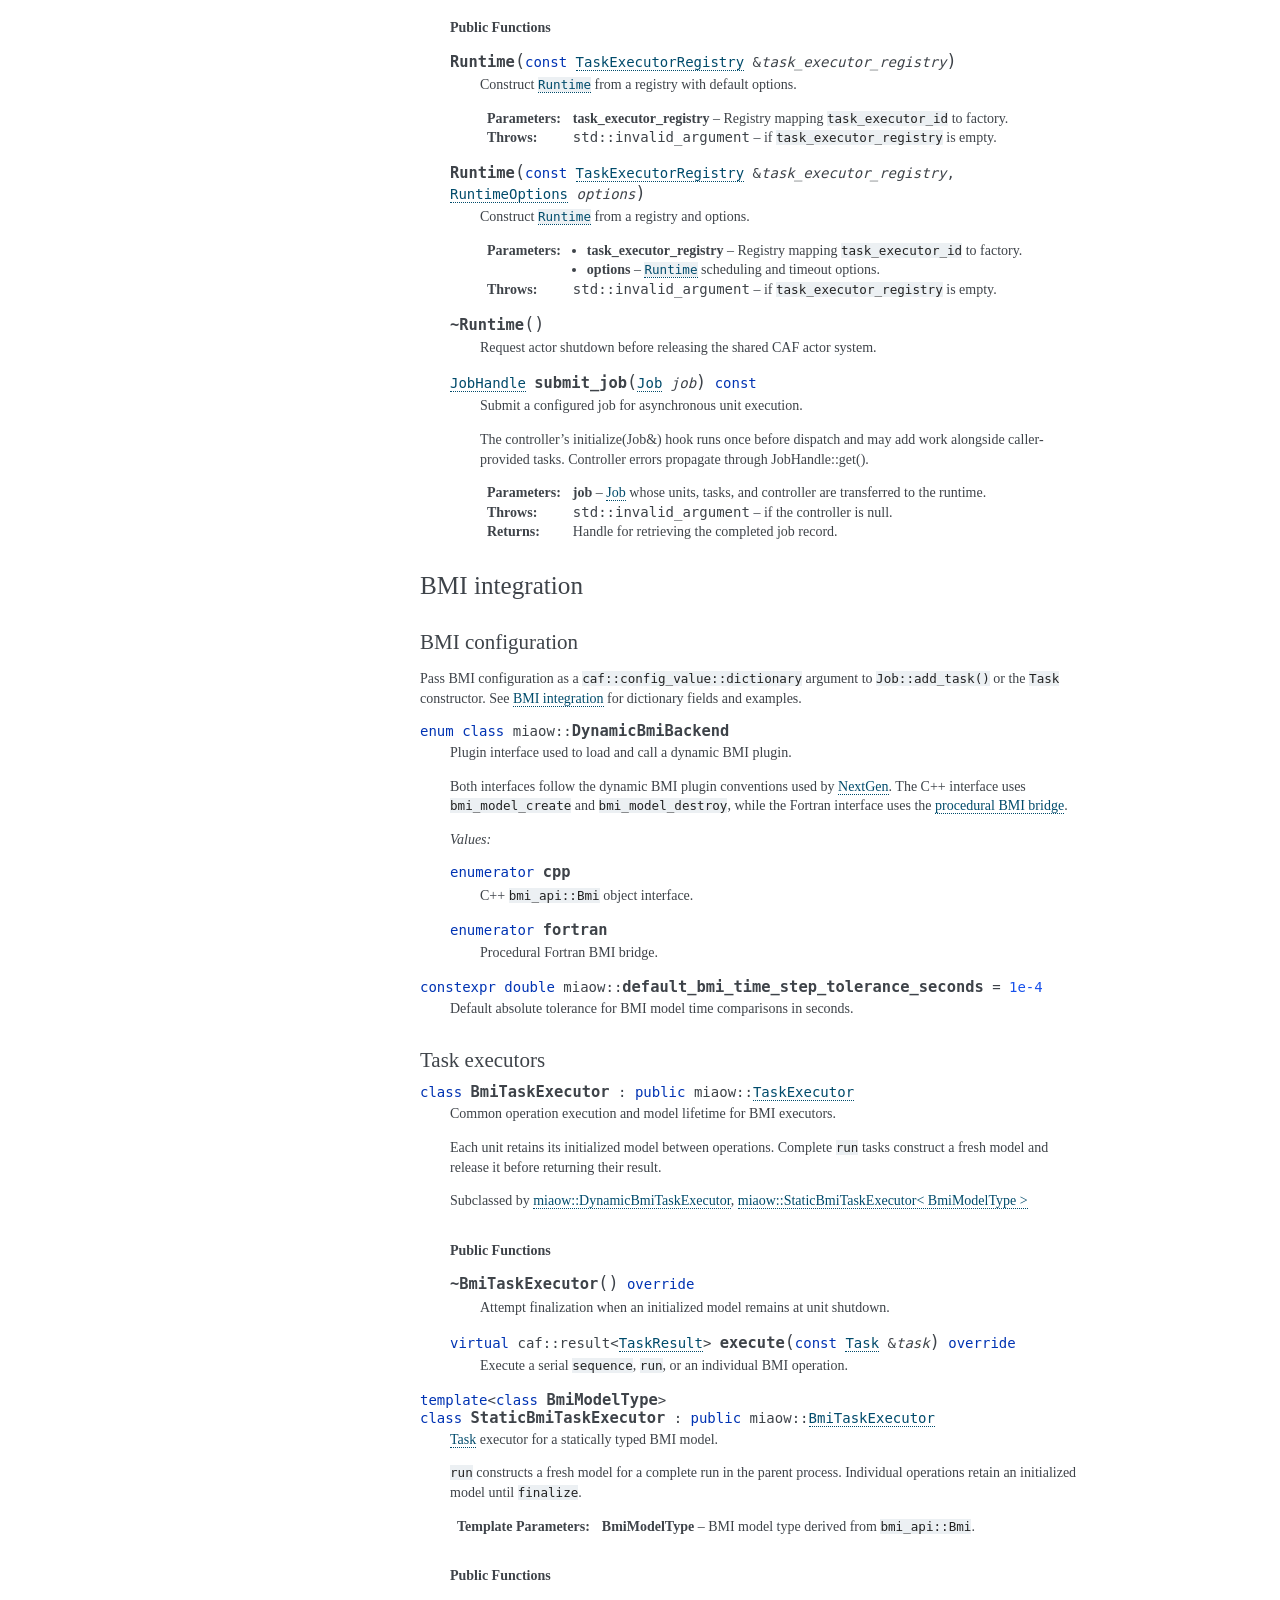
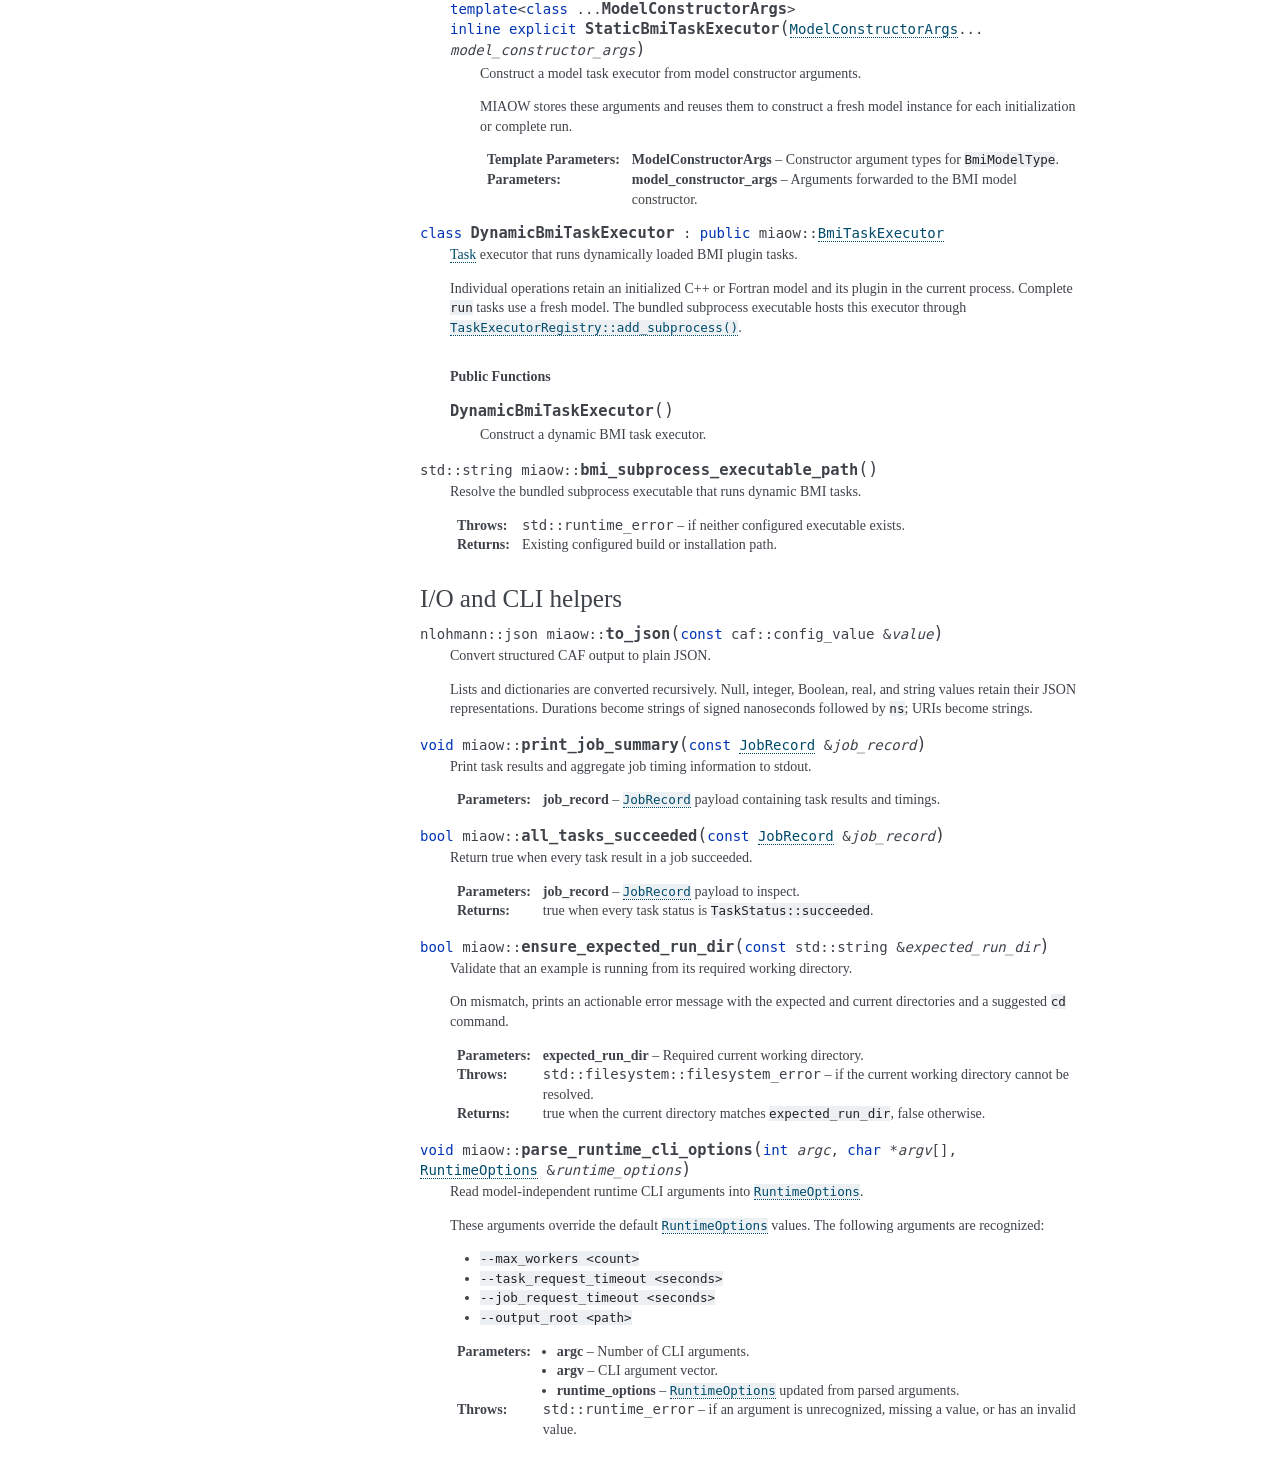
==== commit 22b272d4: "deploy MIAOW documentation" ====
--- a/api.html
+++ b/api.html
@@ -157,6 +157,31 @@
 <dt class="sig sig-object cpp" id="_CPPv4NK5miaow3Job6resultE6TaskId">
 <span id="_CPPv3NK5miaow3Job6resultE6TaskId"></span><span id="_CPPv2NK5miaow3Job6resultE6TaskId"></span><span id="miaow::Job::result__TaskIdC"></span><span class="target" id="classmiaow_1_1Job_1a8869fffb169f3e0b40b8f3e532f06726"></span><span class="k"><span class="pre">const</span></span><span class="w"> </span><span class="n"><span class="pre">std</span></span><span class="p"><span class="pre">::</span></span><span class="n"><span class="pre">optional</span></span><span class="p"><span class="pre">&lt;</span></span><a class="reference internal" href="#_CPPv4N5miaow10TaskResultE" title="miaow::TaskResult"><span class="n"><span class="pre">TaskResult</span></span></a><span class="p"><span class="pre">&gt;</span></span><span class="w"> </span><span class="p"><span class="pre">&amp;</span></span><span class="sig-name descname"><span class="n"><span class="pre">result</span></span></span><span class="sig-paren">(</span><a class="reference internal" href="#_CPPv4N5miaow6TaskIdE" title="miaow::TaskId"><span class="n"><span class="pre">TaskId</span></span></a><span class="w"> </span><span class="n sig-param"><span class="pre">task_id</span></span><span class="sig-paren">)</span><span class="w"> </span><span class="k"><span class="pre">const</span></span><a class="headerlink" href="#_CPPv4NK5miaow3Job6resultE6TaskId" title="Link to this definition">¶</a><br /></dt>
 <dd><p>Borrow an indexed result; empty for unfinished tasks Additions may invalidate this reference; do not retain it across hooks </p>
+</dd></dl>
+
+<dl class="cpp function">
+<dt class="sig sig-object cpp" id="_CPPv4N5miaow3Job17release_task_dataE6TaskId">
+<span id="_CPPv3N5miaow3Job17release_task_dataE6TaskId"></span><span id="_CPPv2N5miaow3Job17release_task_dataE6TaskId"></span><span id="miaow::Job::release_task_data__TaskId"></span><span class="target" id="classmiaow_1_1Job_1a8c0cb5538f9ec86f527fe48178d3c94e"></span><span class="kt"><span class="pre">void</span></span><span class="w"> </span><span class="sig-name descname"><span class="n"><span class="pre">release_task_data</span></span></span><span class="sig-paren">(</span><a class="reference internal" href="#_CPPv4N5miaow6TaskIdE" title="miaow::TaskId"><span class="n"><span class="pre">TaskId</span></span></a><span class="w"> </span><span class="n sig-param"><span class="pre">task_id</span></span><span class="sig-paren">)</span><a class="headerlink" href="#_CPPv4N5miaow3Job17release_task_dataE6TaskId" title="Link to this definition">¶</a><br /></dt>
+<dd><p>Clear a completed task’s payload while retaining its task and result entries. Call from a controller hook after the data’s final use; repeated release is harmless.</p>
+<p>Cleared fields for task_id:<ul class="simple">
+<li><p><a class="reference internal" href="#structmiaow_1_1Task_1a30195b3a84b8011f85d682a4e7637ae9"><span class="std std-ref">Task::args_</span></a>: destroy arguments and release the vector’s allocated storage.</p></li>
+<li><p><a class="reference internal" href="#structmiaow_1_1Task_1a6ca97b3d358028d64459b806240bcf87"><span class="std std-ref">Task::dependencies_</span></a>: remove prerequisite IDs and release allocated storage.</p></li>
+<li><p>Task::output_references_: erase all argument-position / producer-ID map entries.</p></li>
+<li><p><a class="reference internal" href="#structmiaow_1_1TaskResult_1a80f1fc3d4aaef8cf1252629921b27539"><span class="std std-ref">TaskResult::output_</span></a>: destroy the stored value and replace it with null.</p></li>
+</ul>
+</p>
+<p>Retained fields:<ul class="simple">
+<li><p><a class="reference internal" href="#structmiaow_1_1Task_1ad3cf15cfecf555cf717efca8d73c34f3"><span class="std std-ref">Task::unit_id_</span></a>, <a class="reference internal" href="#structmiaow_1_1Task_1adde74a9406531cb43b0b485db468c0fc"><span class="std std-ref">Task::operation_</span></a>, and <a class="reference internal" href="#structmiaow_1_1Task_1ac77991730a4f652ab417e51506810513"><span class="std std-ref">Task::task_output_dir_</span></a> (already empty).</p></li>
+<li><p><a class="reference internal" href="#structmiaow_1_1TaskResult_1a941188b88705ffe782a85ef879e85dc7"><span class="std std-ref">TaskResult::status_</span></a>, <a class="reference internal" href="#structmiaow_1_1TaskResult_1a282175a0bc0a244994ee72a175a0dae8"><span class="std std-ref">TaskResult::message_</span></a>, and <a class="reference internal" href="#structmiaow_1_1TaskResult_1a354021c4ee1aed9b62124c232d6ce406"><span class="std std-ref">TaskResult::artifact_paths_</span></a>.</p></li>
+<li><p><a class="reference internal" href="#structmiaow_1_1TaskTiming_1a0ff7e2ddcf39bd4e1f55e7d9498f170a"><span class="std std-ref">TaskTiming::dispatch_offset_ns_</span></a> and <a class="reference internal" href="#structmiaow_1_1TaskTiming_1ac80fb00582e3b728620802b03e14406b"><span class="std std-ref">TaskTiming::completion_offset_ns_</span></a>. The task ID remains the same vector index; no task, result, or timing slot is erased.</p></li>
+</ul>
+</p>
+<p>Released output is null in <a class="reference internal" href="#classmiaow_1_1Job_1a8869fffb169f3e0b40b8f3e532f06726"><span class="std std-ref">result()</span></a> and the final <a class="reference internal" href="#structmiaow_1_1JobRecord"><span class="std std-ref">JobRecord</span></a>. New output references are rejected; queued consumers that still need the output fail without dispatch. Completion-only dependencies remain valid. Borrowed payload references are invalidated. </p>
+<dl class="field-list simple">
+<dt class="field-odd">Throws<span class="colon">:</span></dt>
+<dd class="field-odd"><p><span><span class="cpp-expr sig sig-inline cpp"><span class="n">std</span><span class="p">::</span><span class="n">logic_error</span></span></span> – if called outside a running job or before task completion. </p>
+</dd>
+</dl>
 </dd></dl>
 
 <dl class="cpp function">
@@ -886,7 +911,7 @@
 <dl class="cpp function">
 <dt class="sig sig-object cpp" id="_CPPv4N5miaow15BmiTaskExecutor7executeERK4Task">
 <span id="_CPPv3N5miaow15BmiTaskExecutor7executeERK4Task"></span><span id="_CPPv2N5miaow15BmiTaskExecutor7executeERK4Task"></span><span id="miaow::BmiTaskExecutor::execute__TaskCR"></span><span class="target" id="classmiaow_1_1BmiTaskExecutor_1a619fff8beffd23bb9d7dcf1a659ea224"></span><span class="k"><span class="pre">virtual</span></span><span class="w"> </span><span class="n"><span class="pre">caf</span></span><span class="p"><span class="pre">::</span></span><span class="n"><span class="pre">result</span></span><span class="p"><span class="pre">&lt;</span></span><a class="reference internal" href="#_CPPv4N5miaow10TaskResultE" title="miaow::TaskResult"><span class="n"><span class="pre">TaskResult</span></span></a><span class="p"><span class="pre">&gt;</span></span><span class="w"> </span><span class="sig-name descname"><span class="n"><span class="pre">execute</span></span></span><span class="sig-paren">(</span><span class="k"><span class="pre">const</span></span><span class="w"> </span><a class="reference internal" href="#_CPPv4N5miaow4TaskE" title="miaow::Task"><span class="n"><span class="pre">Task</span></span></a><span class="w"> </span><span class="p"><span class="pre">&amp;</span></span><span class="n sig-param"><span class="pre">task</span></span><span class="sig-paren">)</span><span class="w"> </span><span class="k"><span class="pre">override</span></span><a class="headerlink" href="#_CPPv4N5miaow15BmiTaskExecutor7executeERK4Task" title="Link to this definition">¶</a><br /></dt>
-<dd><p>Execute <code class="docutils literal notranslate"><span class="pre">run</span></code>, lifecycle/time operations, complete/indexed reads, or complete writes. </p>
+<dd><p>Execute a serial <code class="docutils literal notranslate"><span class="pre">sequence</span></code>, <code class="docutils literal notranslate"><span class="pre">run</span></code>, or an individual BMI operation. </p>
 </dd></dl>
 
 </div>
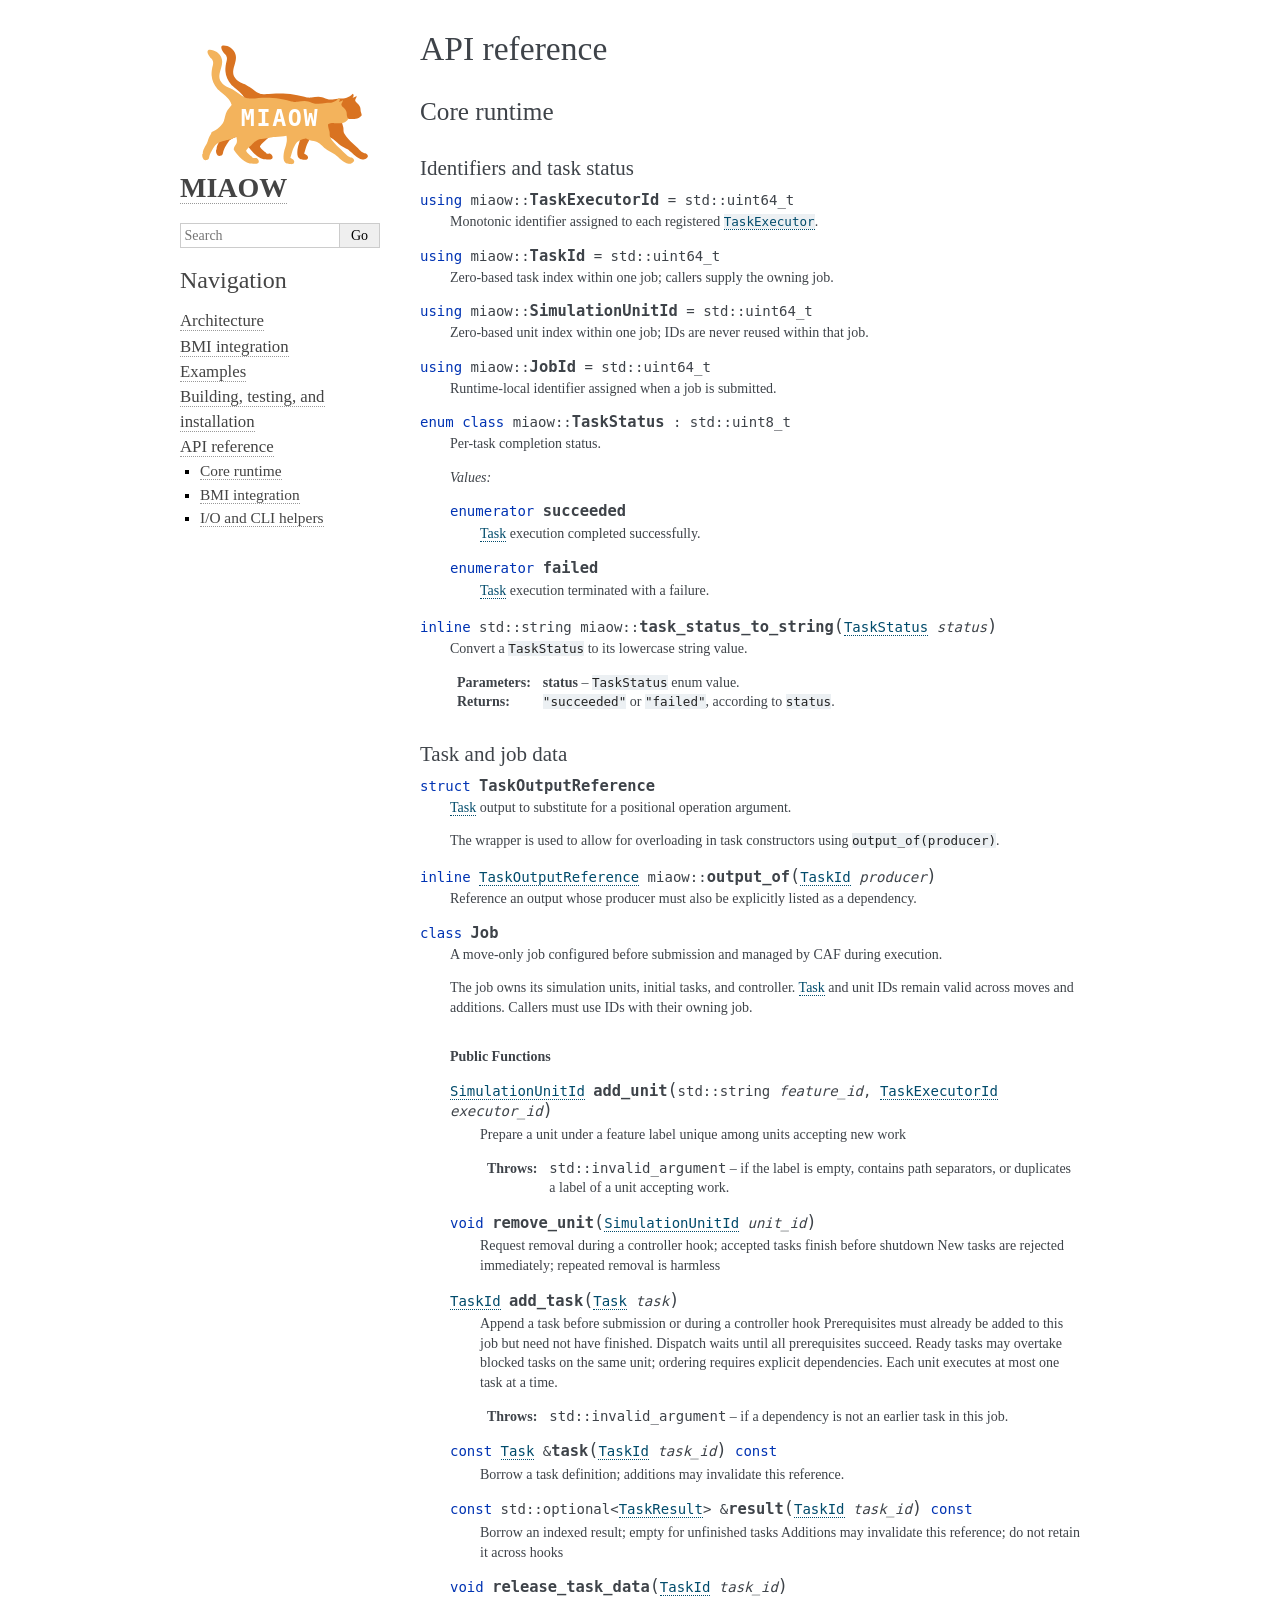
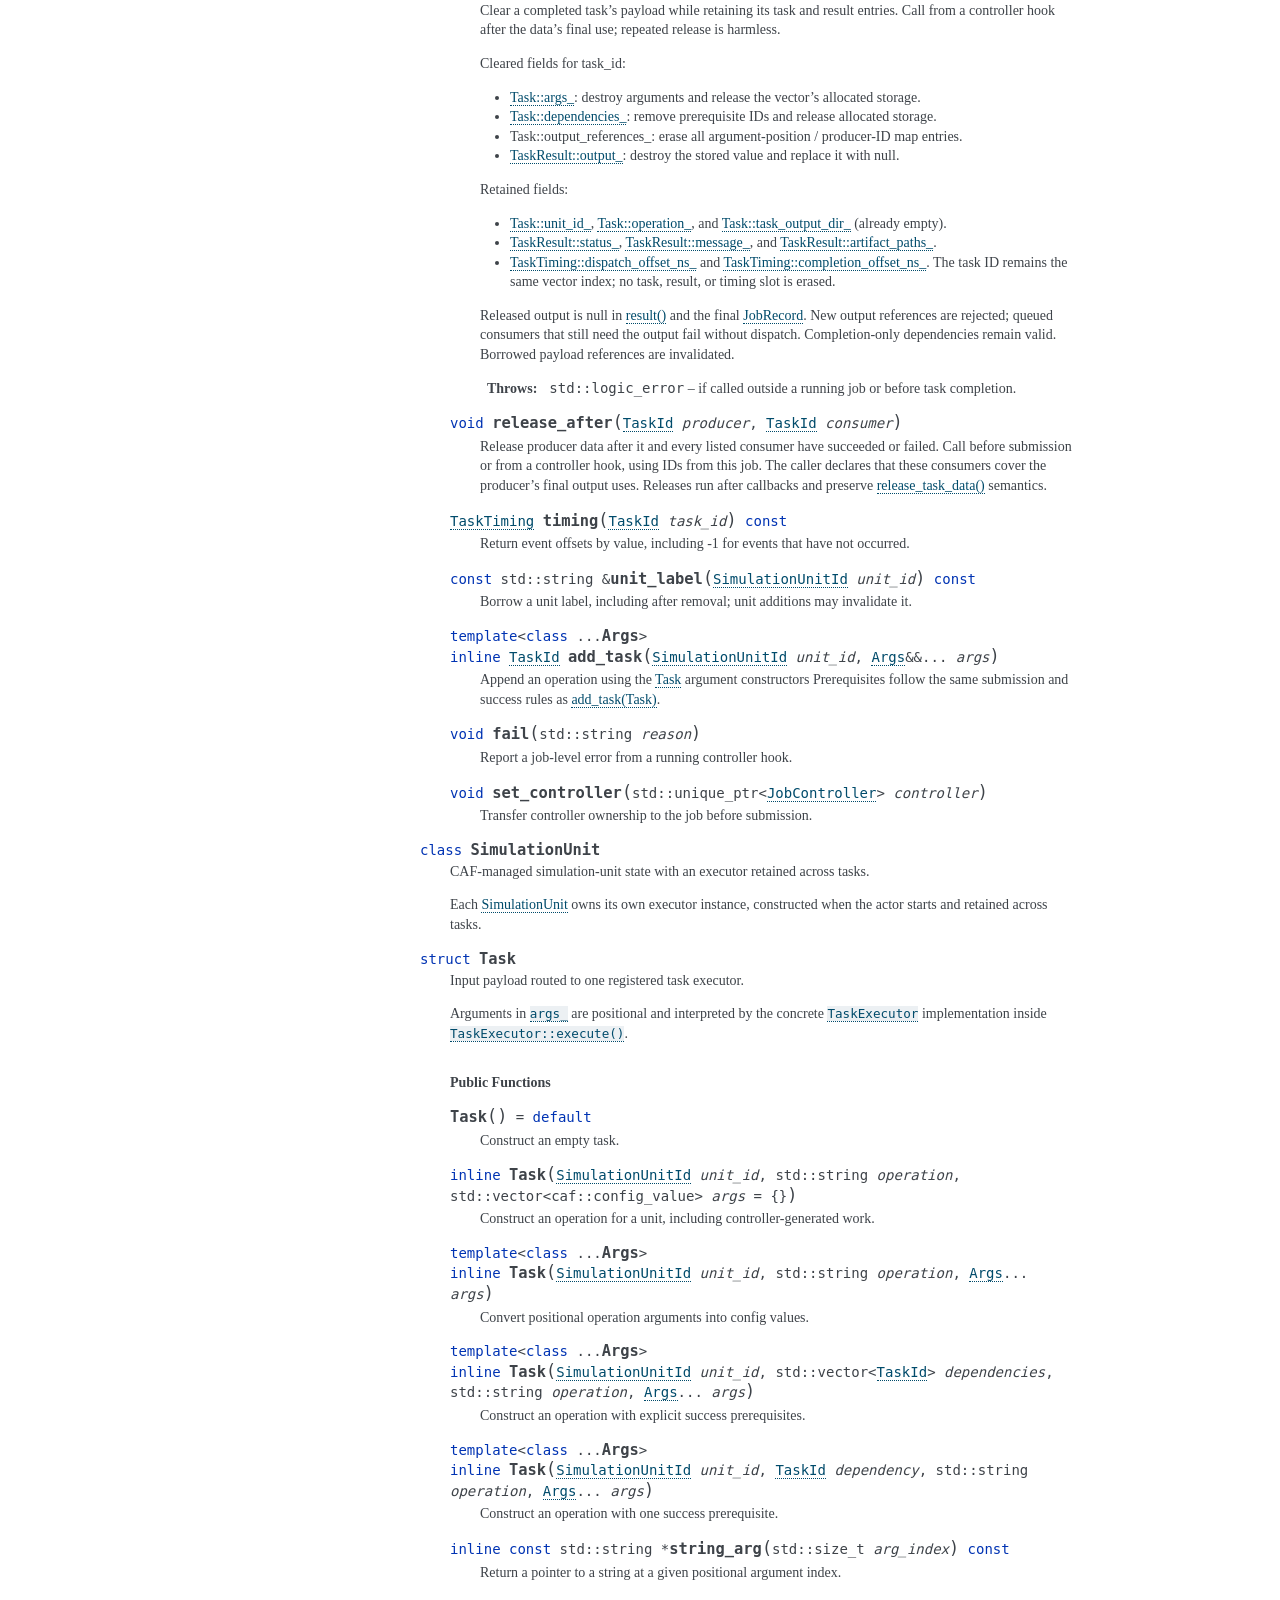
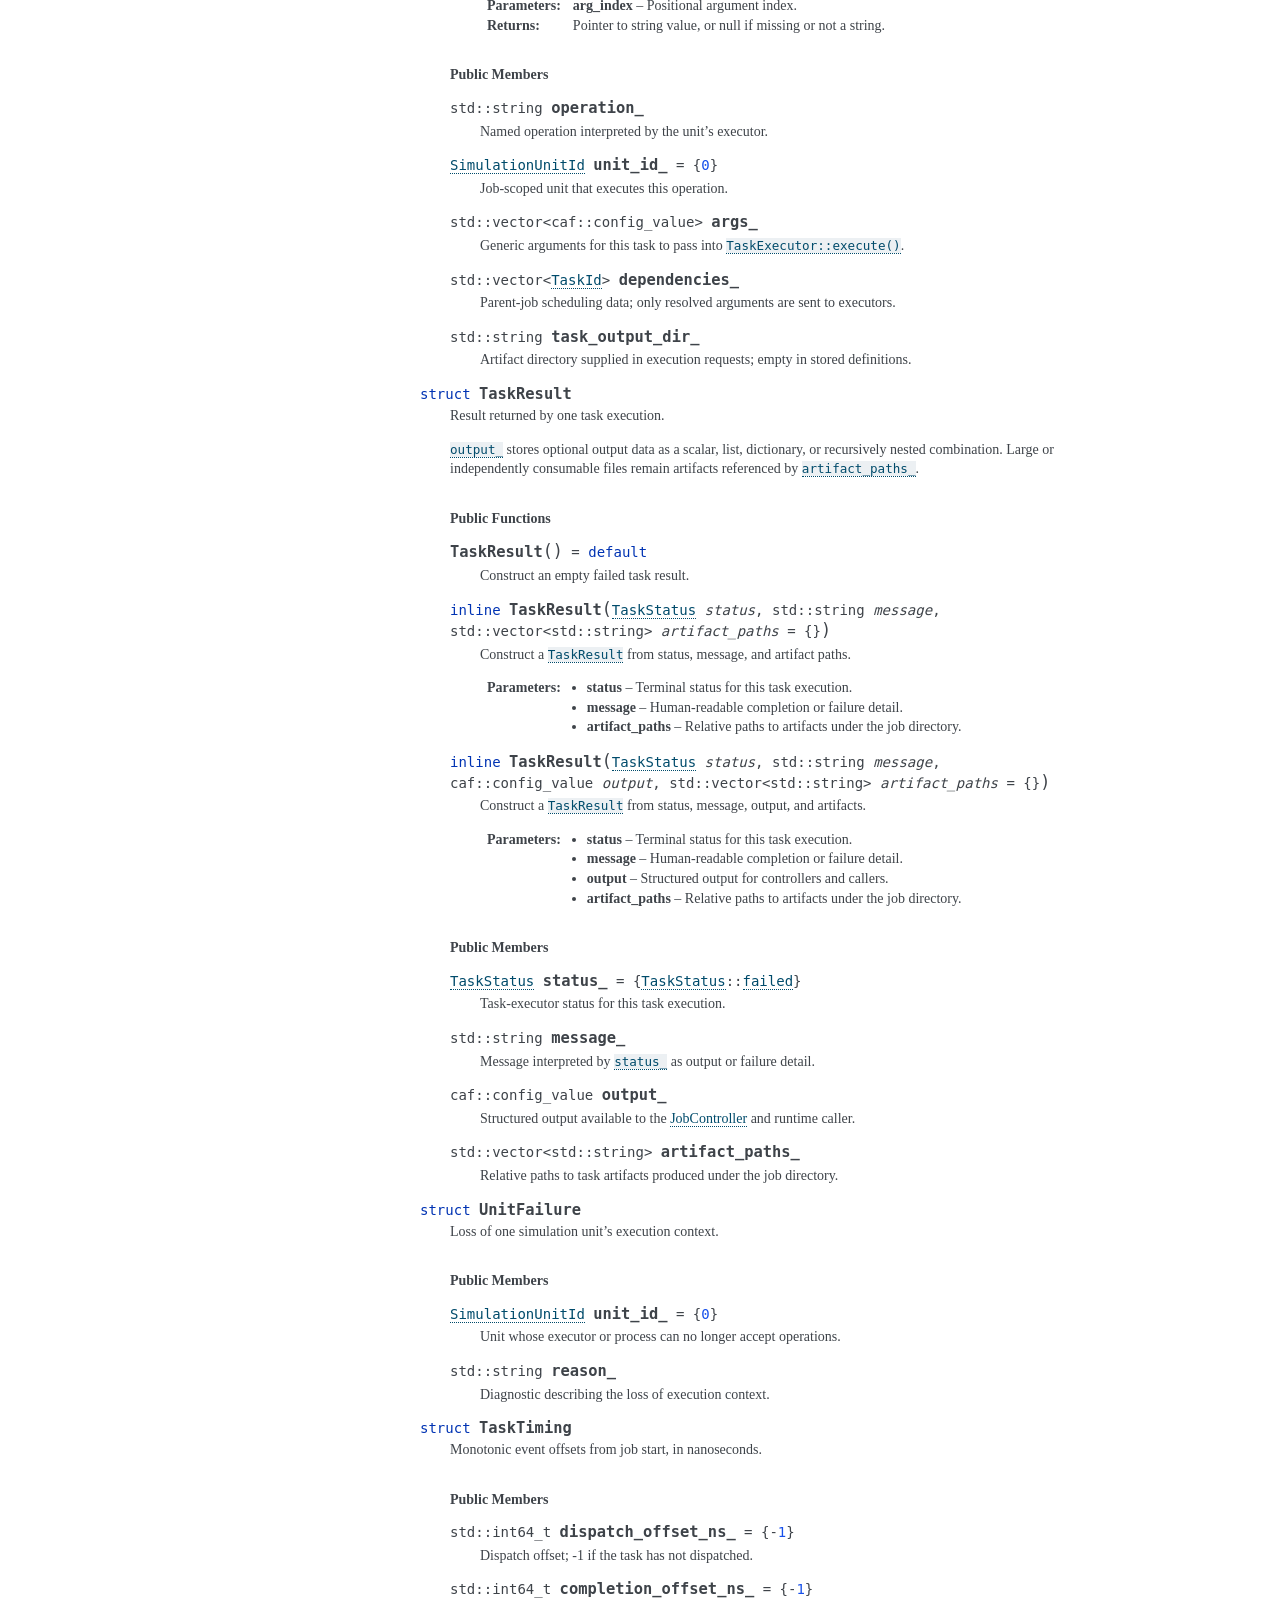
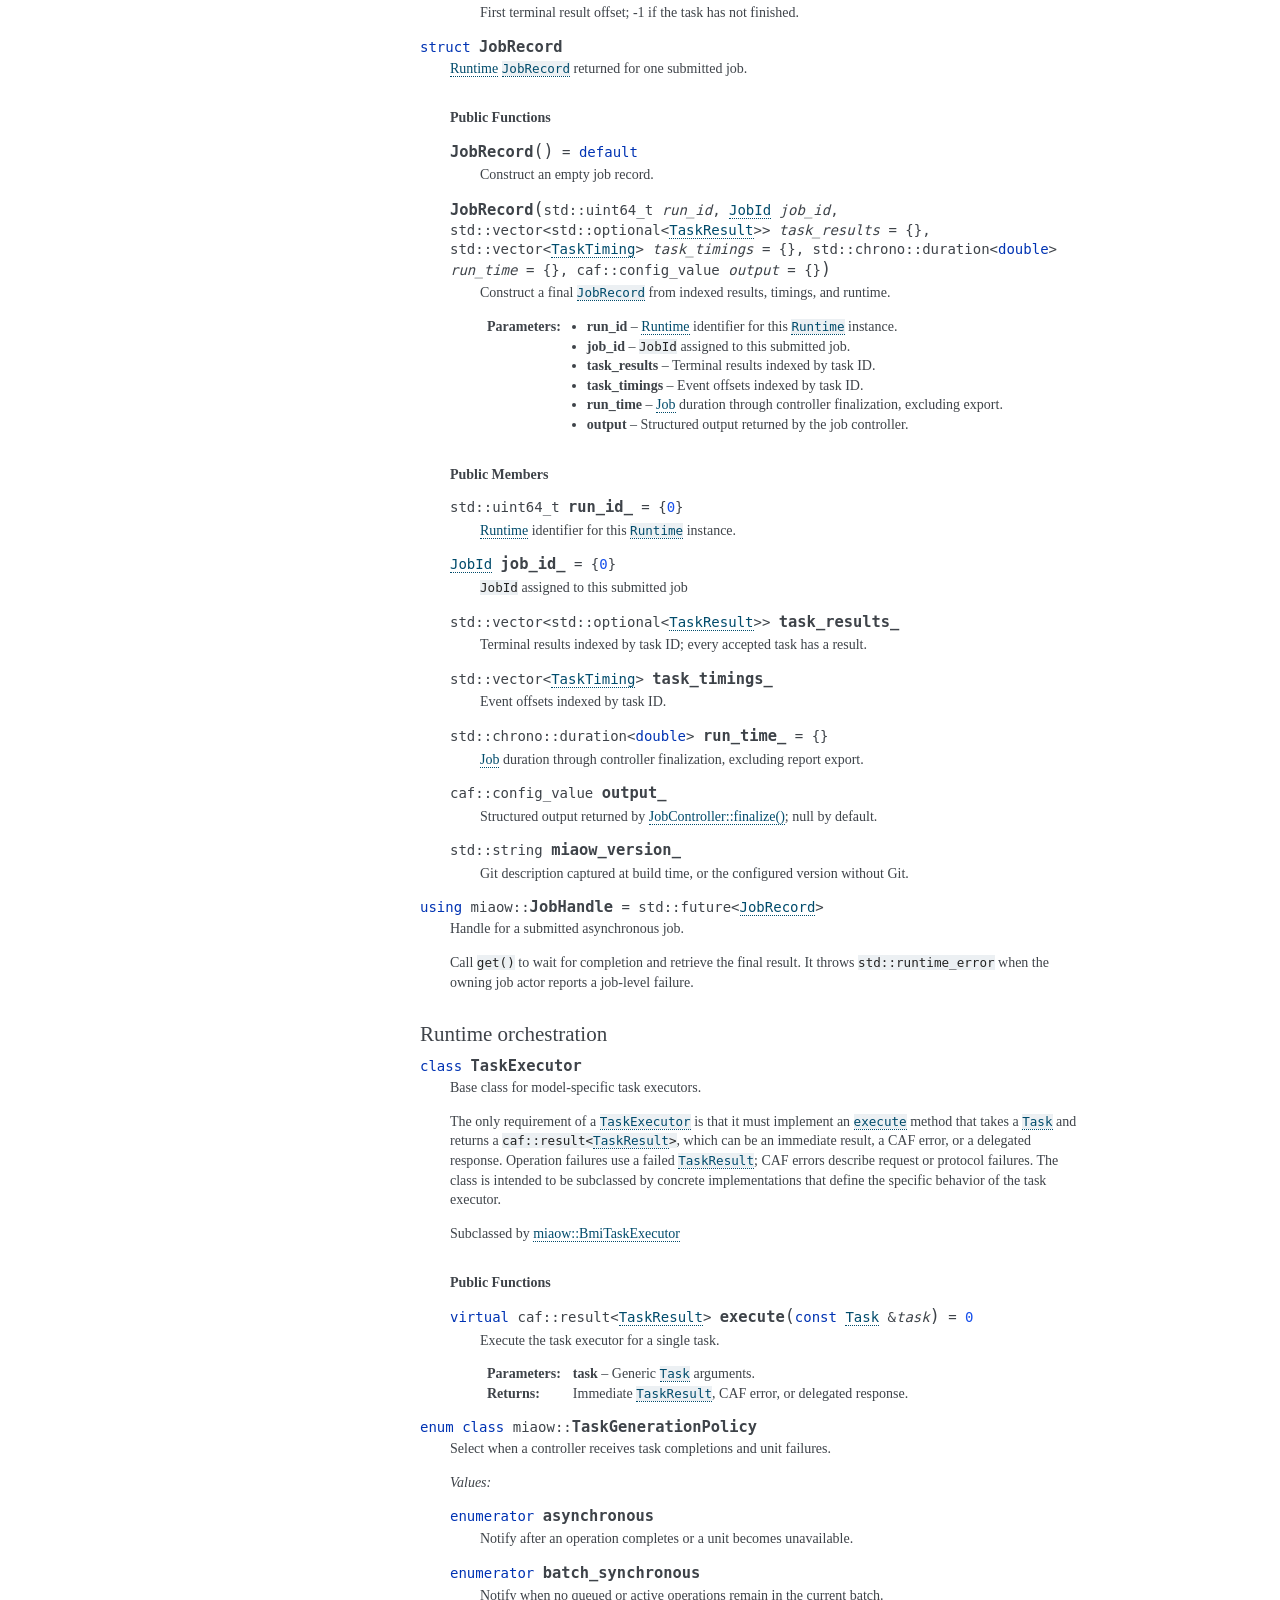
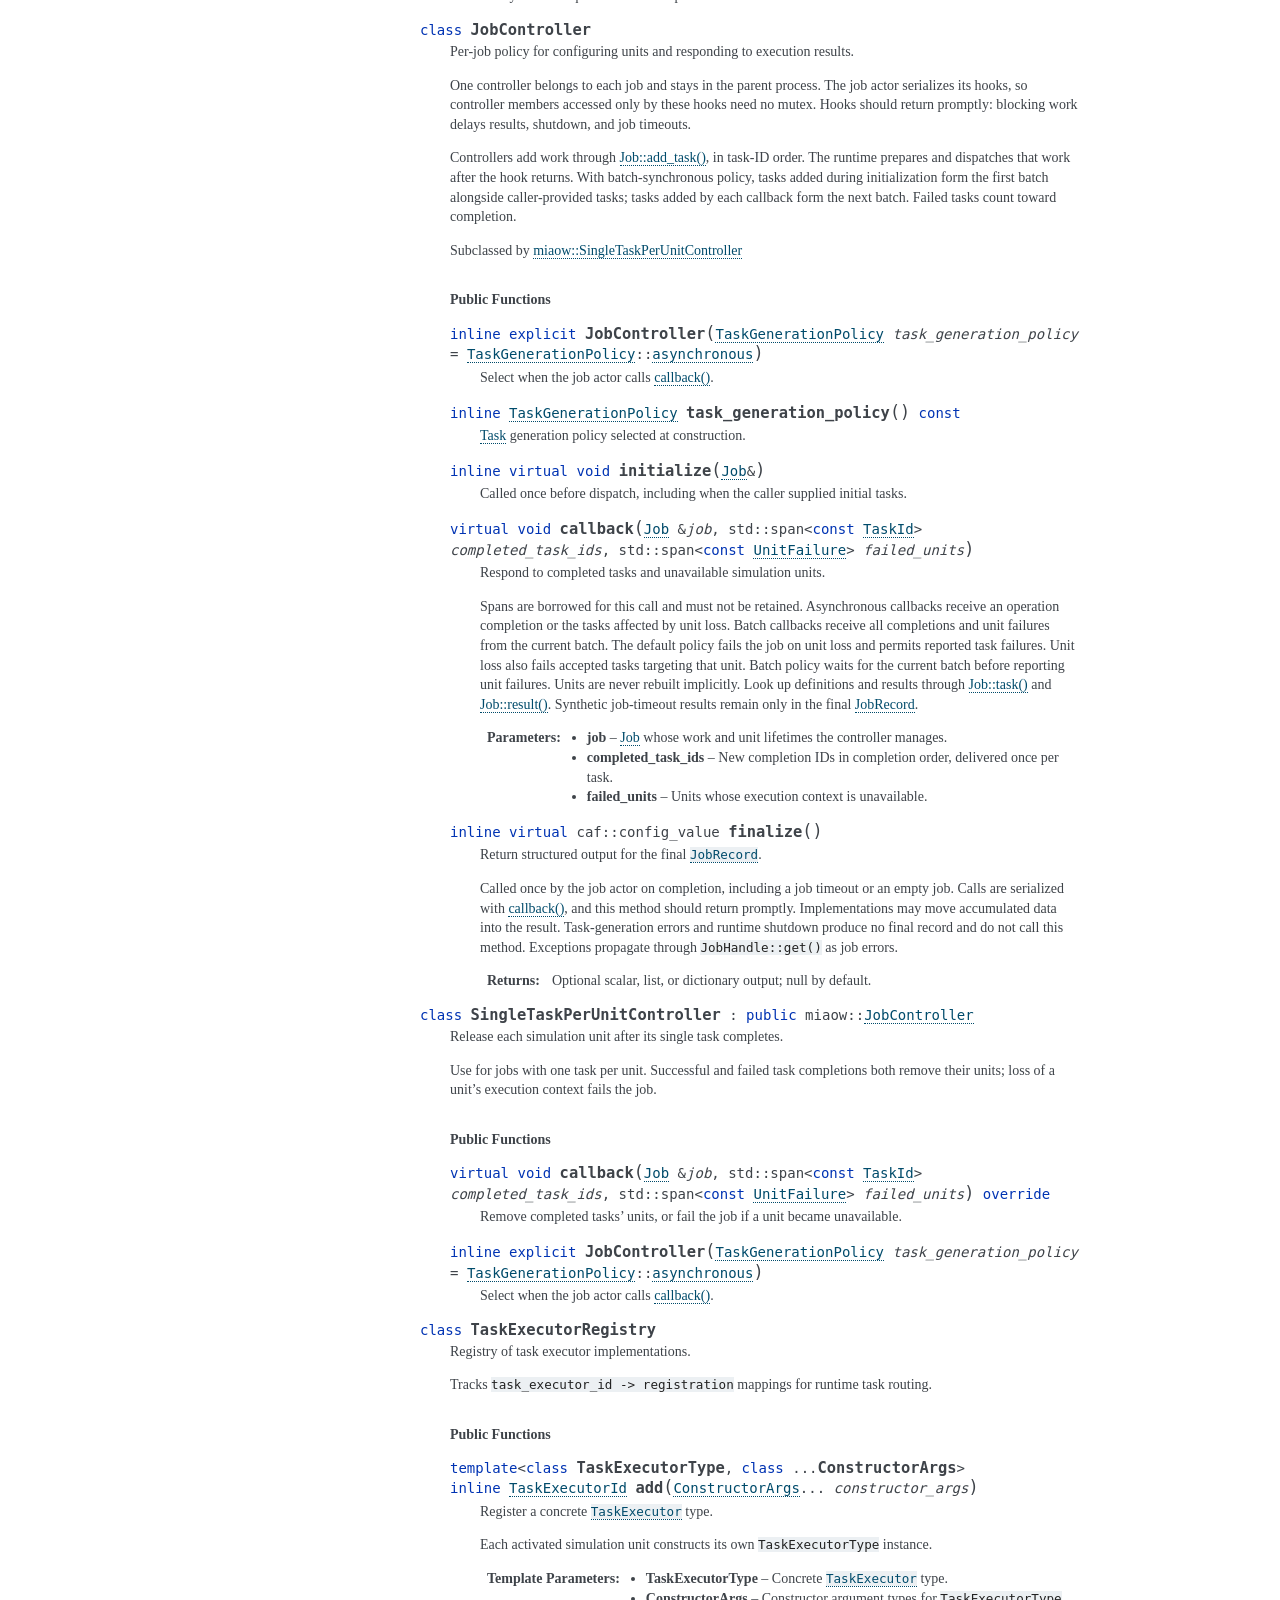
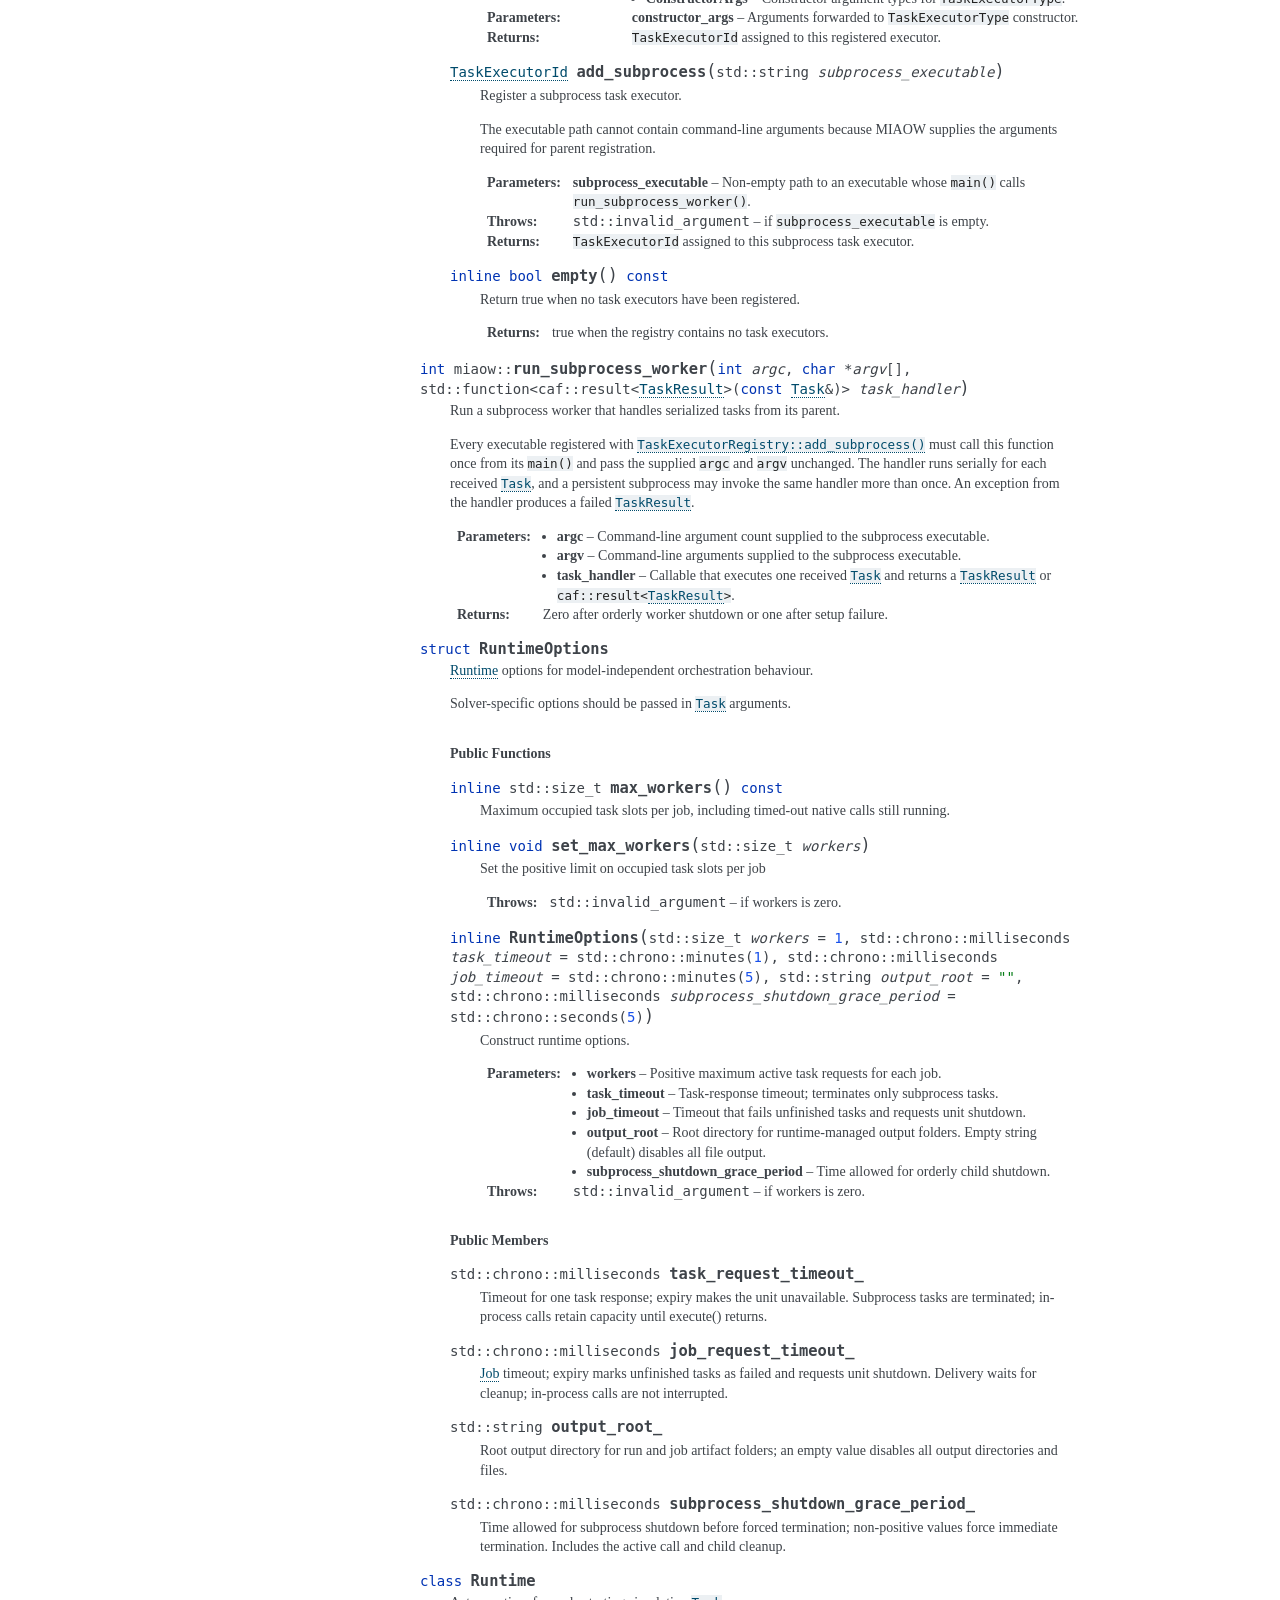
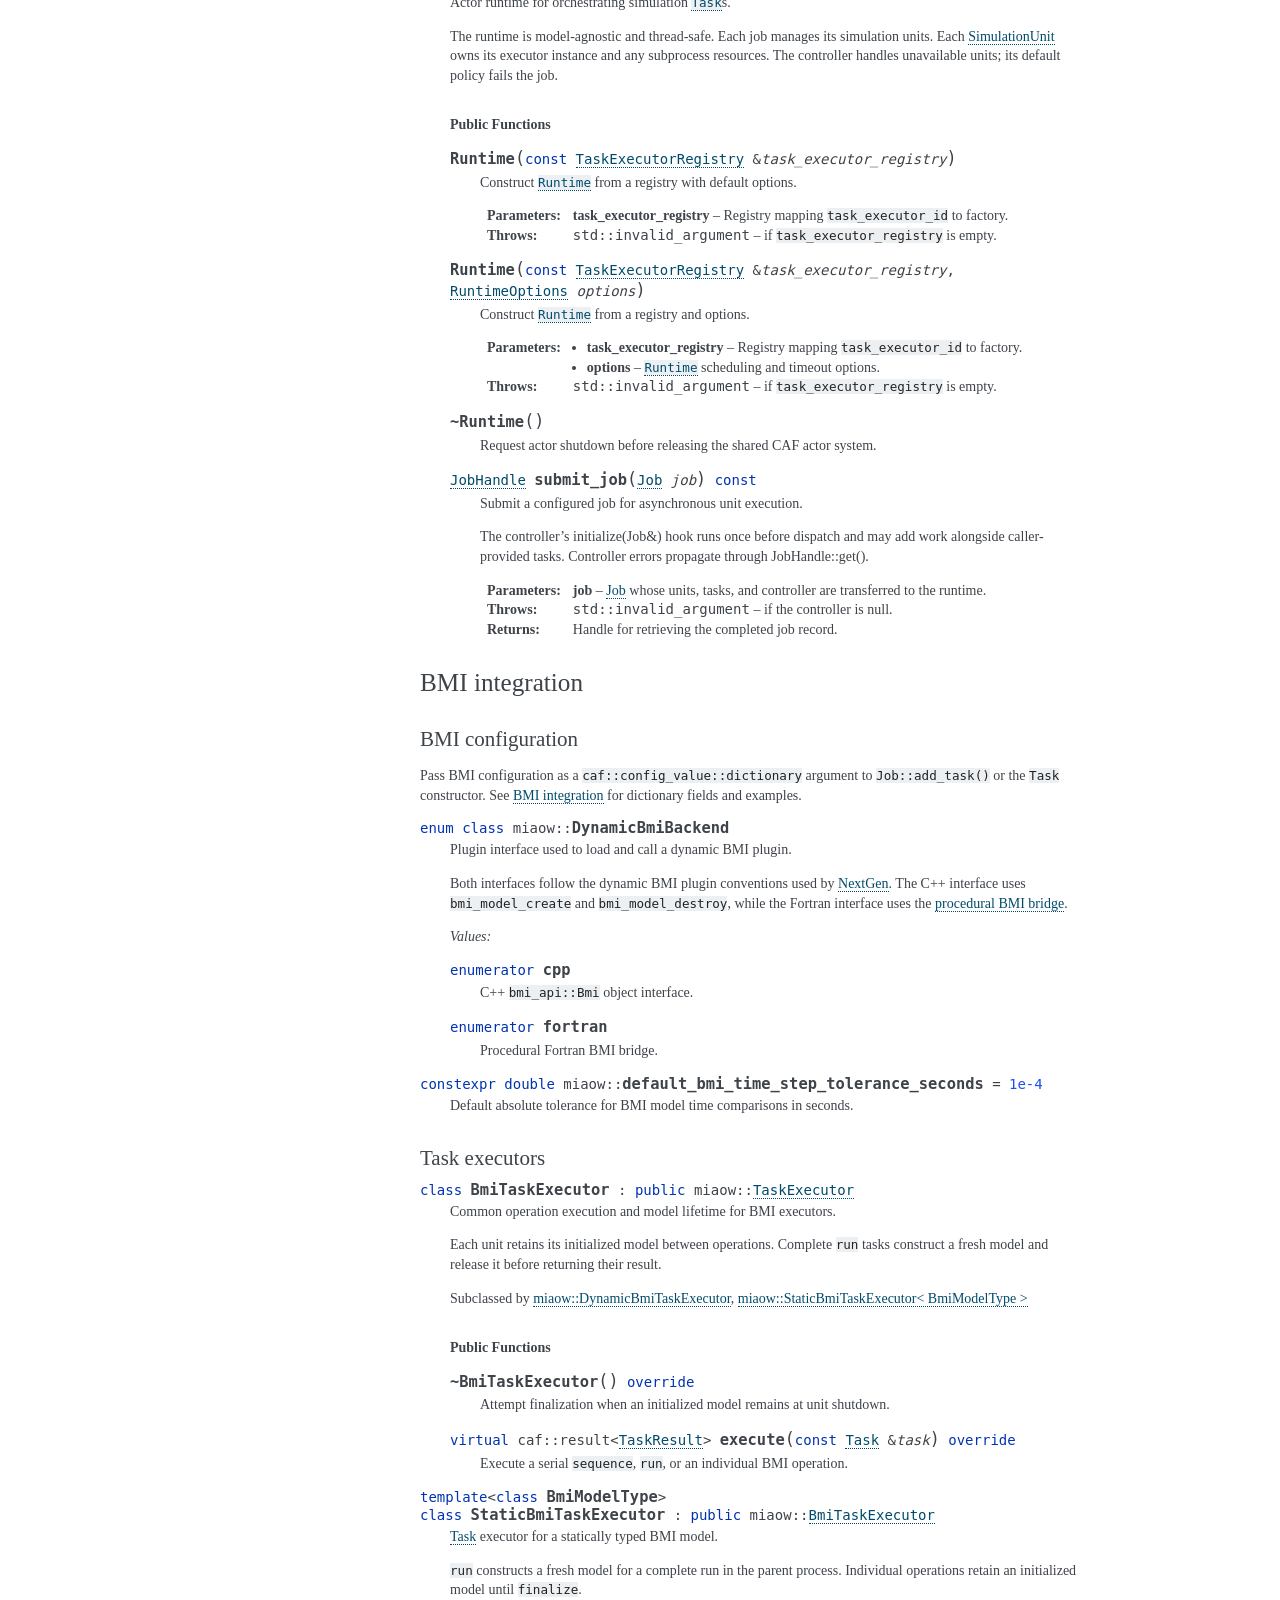
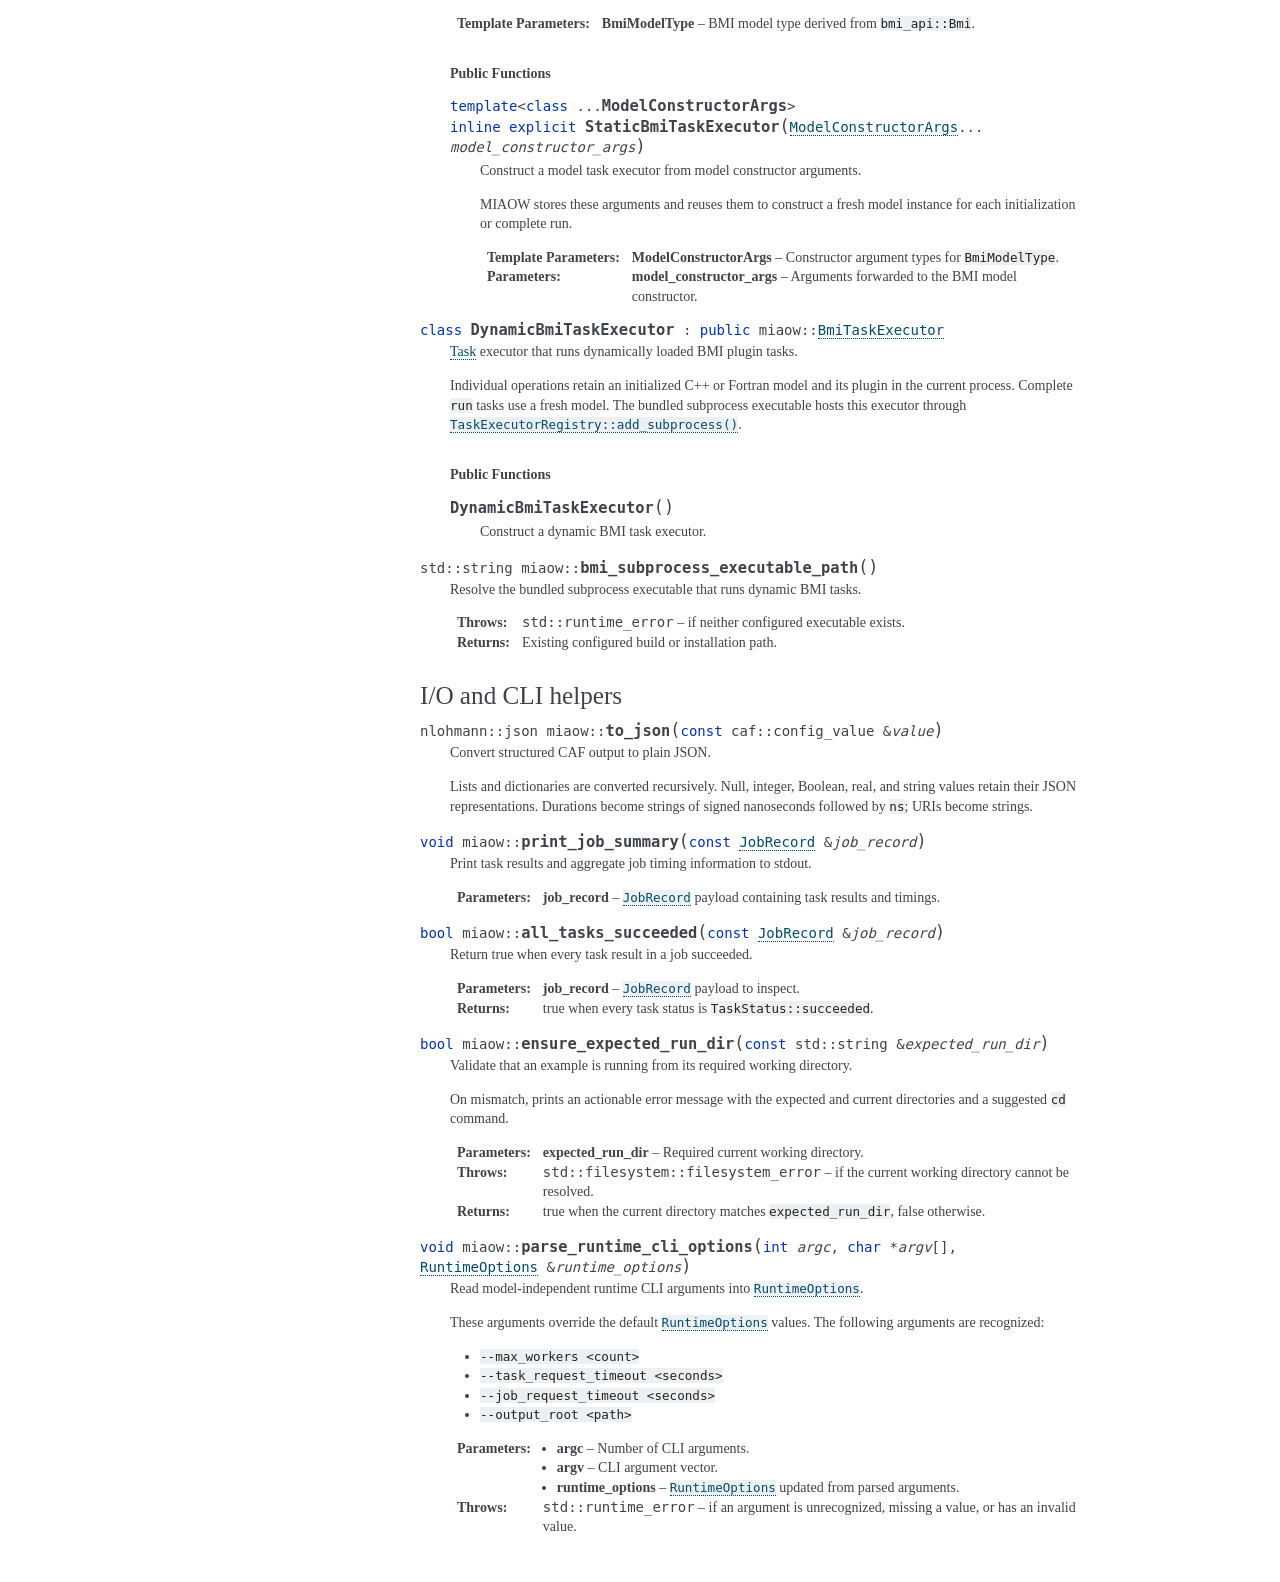
==== commit 2f3eb251: "deploy MIAOW documentation" ====
--- a/api.html
+++ b/api.html
@@ -182,6 +182,12 @@
 <dd class="field-odd"><p><span><span class="cpp-expr sig sig-inline cpp"><span class="n">std</span><span class="p">::</span><span class="n">logic_error</span></span></span> – if called outside a running job or before task completion. </p>
 </dd>
 </dl>
+</dd></dl>
+
+<dl class="cpp function">
+<dt class="sig sig-object cpp" id="_CPPv4N5miaow3Job13release_afterE6TaskId6TaskId">
+<span id="_CPPv3N5miaow3Job13release_afterE6TaskId6TaskId"></span><span id="_CPPv2N5miaow3Job13release_afterE6TaskId6TaskId"></span><span id="miaow::Job::release_after__TaskId.TaskId"></span><span class="target" id="classmiaow_1_1Job_1a026ea72a29802c801b163877a604f2bd"></span><span class="kt"><span class="pre">void</span></span><span class="w"> </span><span class="sig-name descname"><span class="n"><span class="pre">release_after</span></span></span><span class="sig-paren">(</span><a class="reference internal" href="#_CPPv4N5miaow6TaskIdE" title="miaow::TaskId"><span class="n"><span class="pre">TaskId</span></span></a><span class="w"> </span><span class="n sig-param"><span class="pre">producer</span></span>, <a class="reference internal" href="#_CPPv4N5miaow6TaskIdE" title="miaow::TaskId"><span class="n"><span class="pre">TaskId</span></span></a><span class="w"> </span><span class="n sig-param"><span class="pre">consumer</span></span><span class="sig-paren">)</span><a class="headerlink" href="#_CPPv4N5miaow3Job13release_afterE6TaskId6TaskId" title="Link to this definition">¶</a><br /></dt>
+<dd><p>Release producer data after it and every listed consumer have succeeded or failed. Call before submission or from a controller hook, using IDs from this job. The caller declares that these consumers cover the producer’s final output uses. Releases run after callbacks and preserve <a class="reference internal" href="#classmiaow_1_1Job_1a8c0cb5538f9ec86f527fe48178d3c94e"><span class="std std-ref">release_task_data()</span></a> semantics. </p>
 </dd></dl>
 
 <dl class="cpp function">
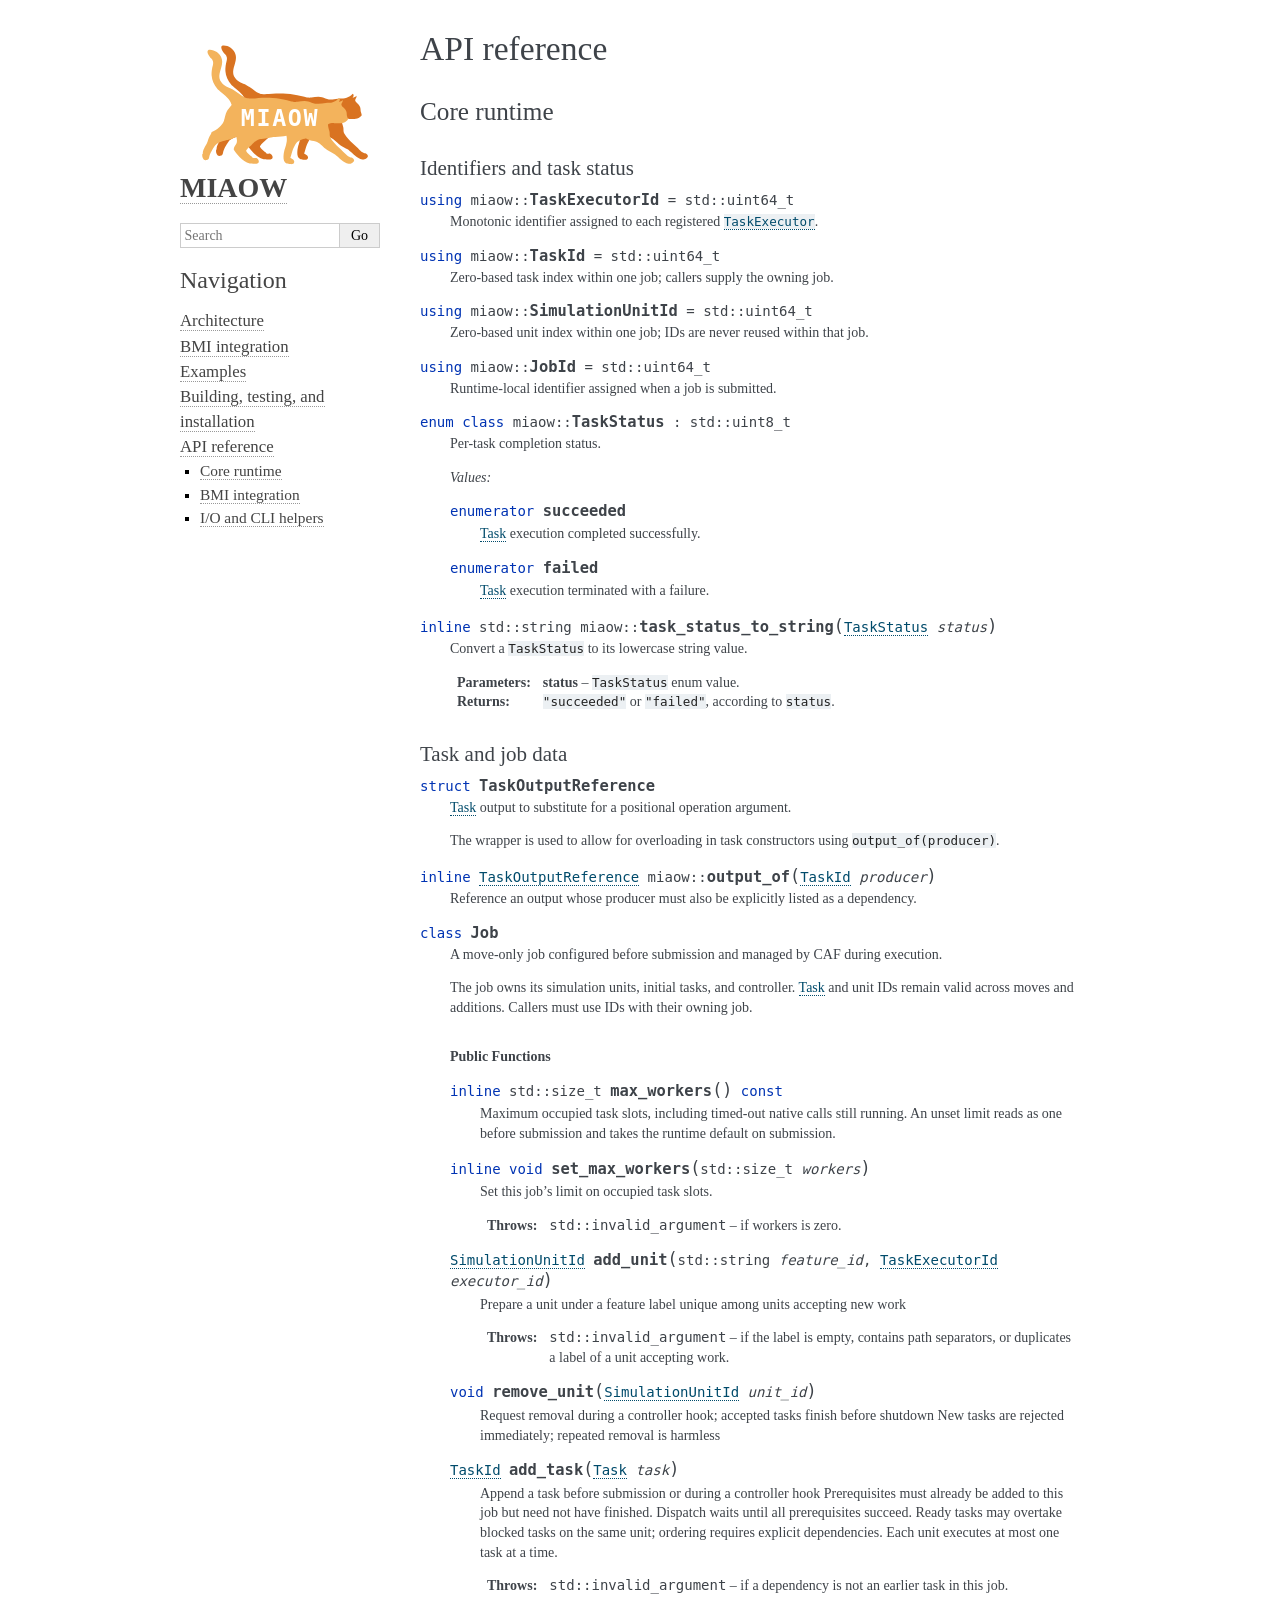
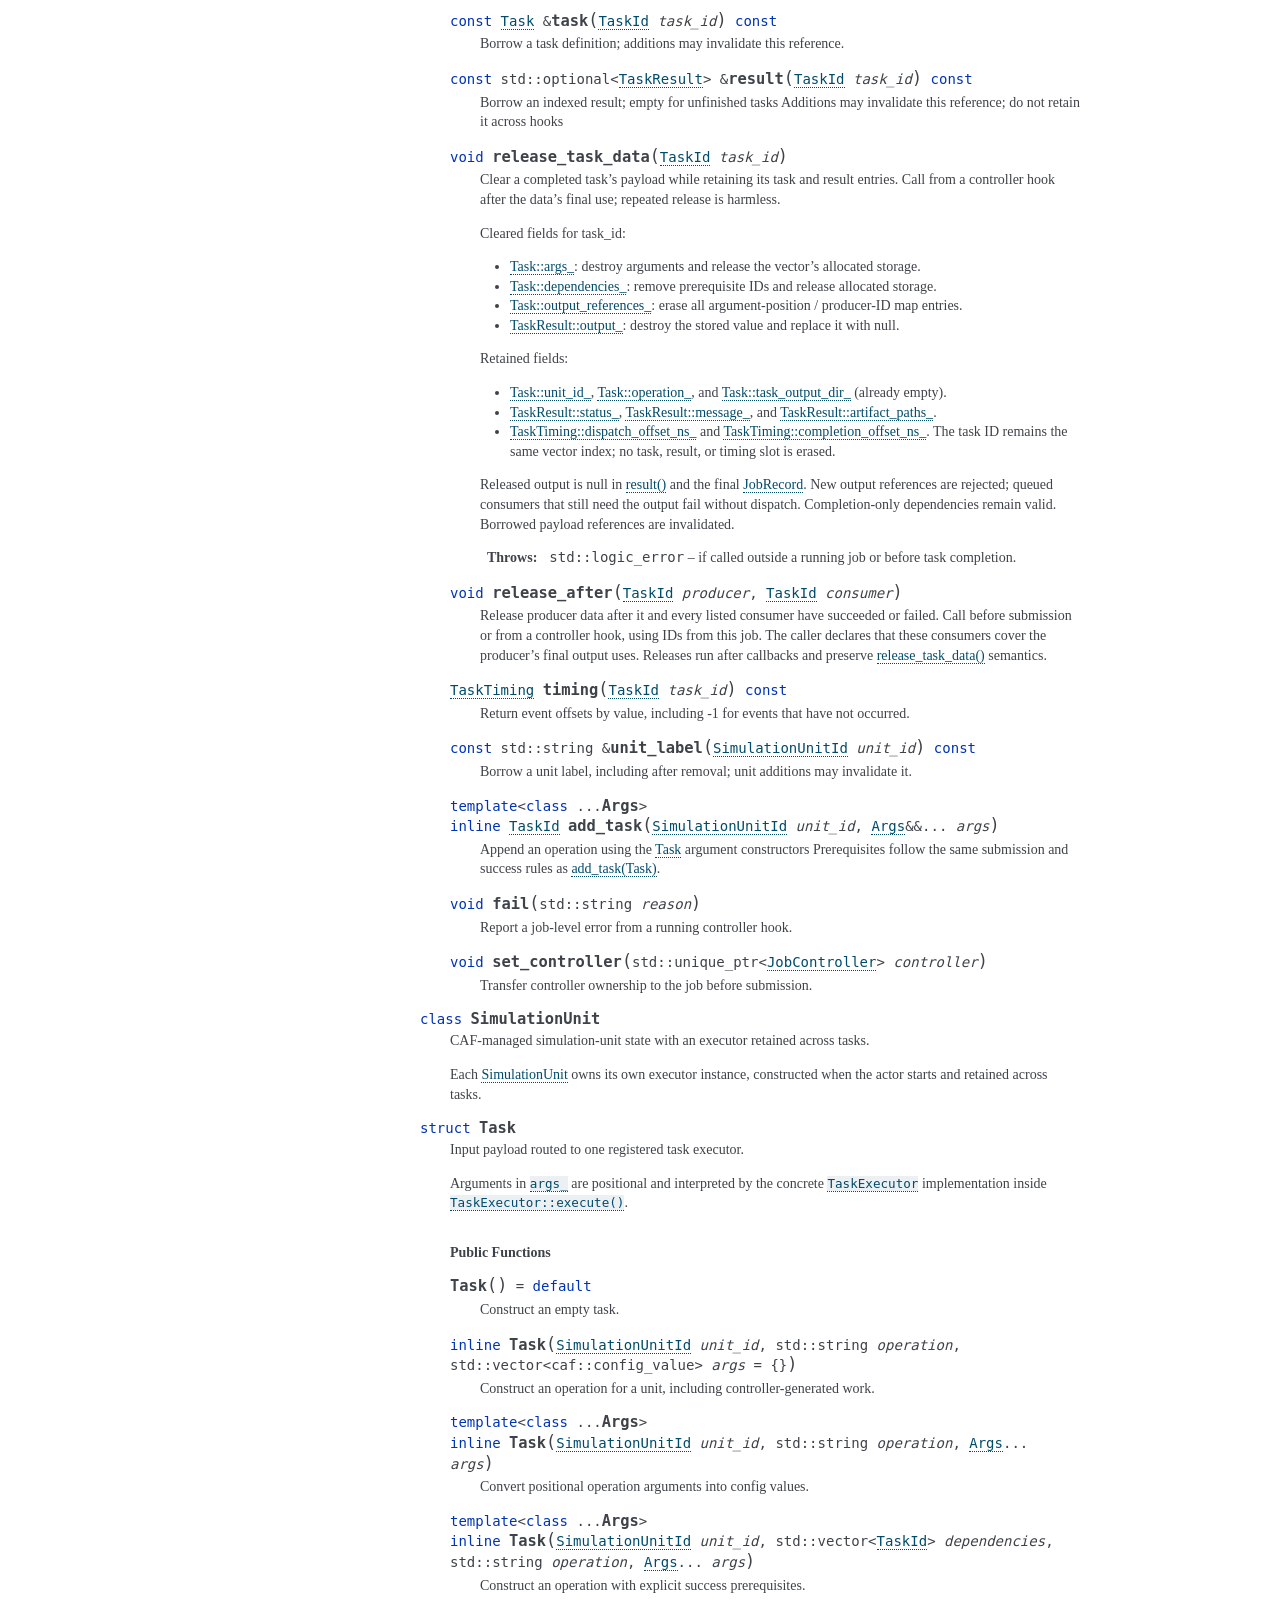
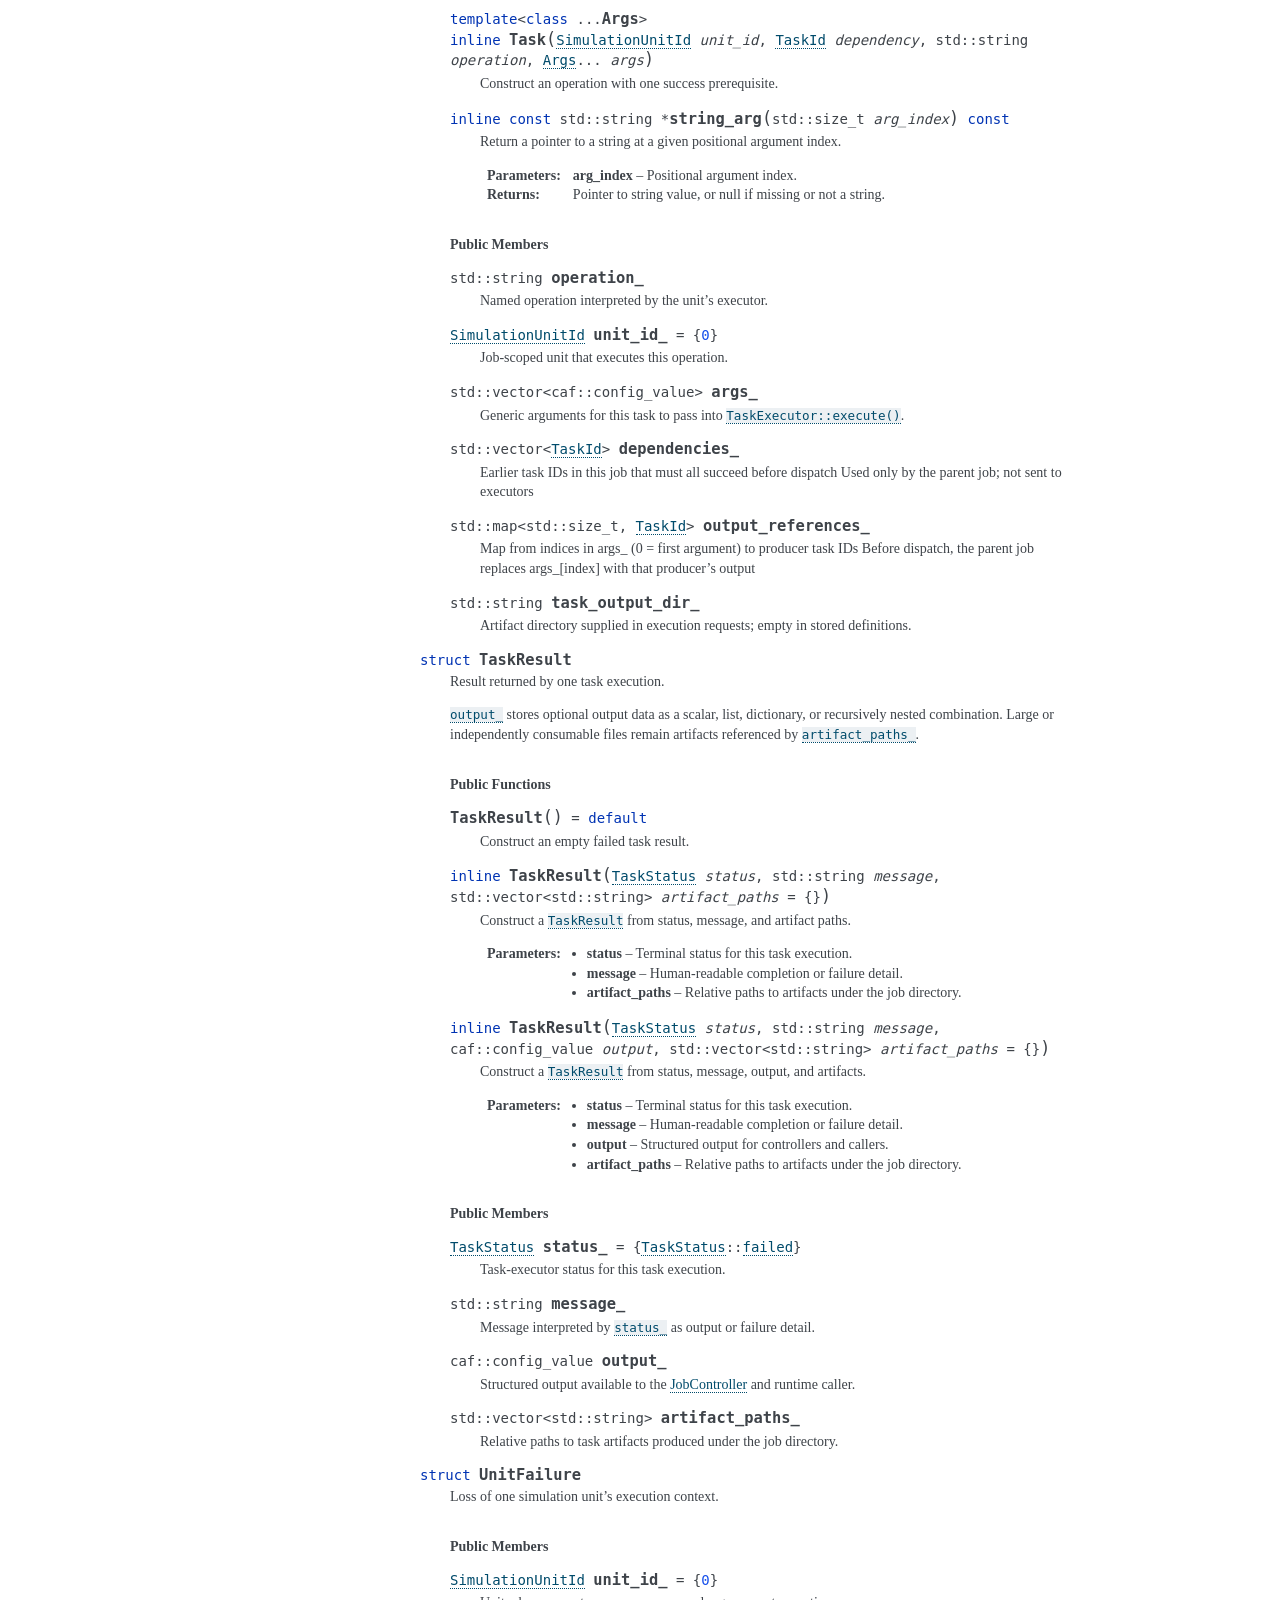
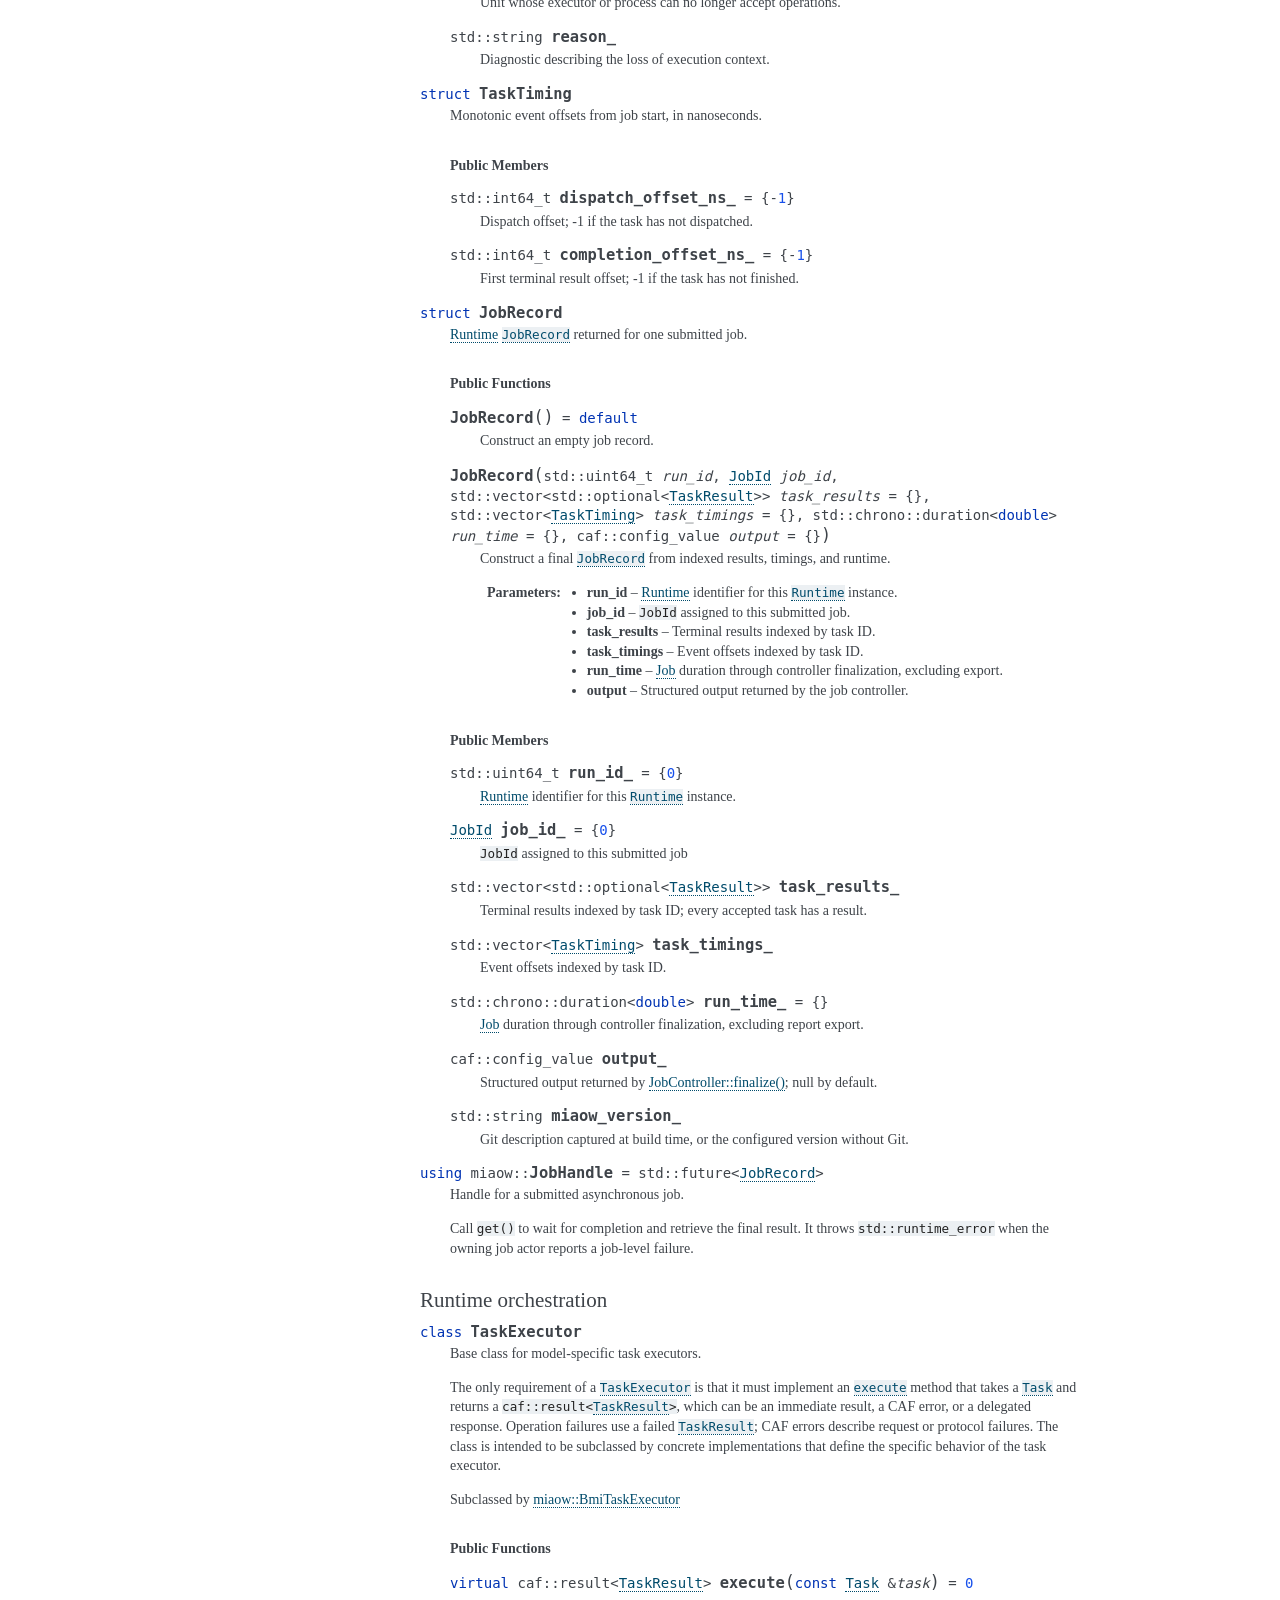
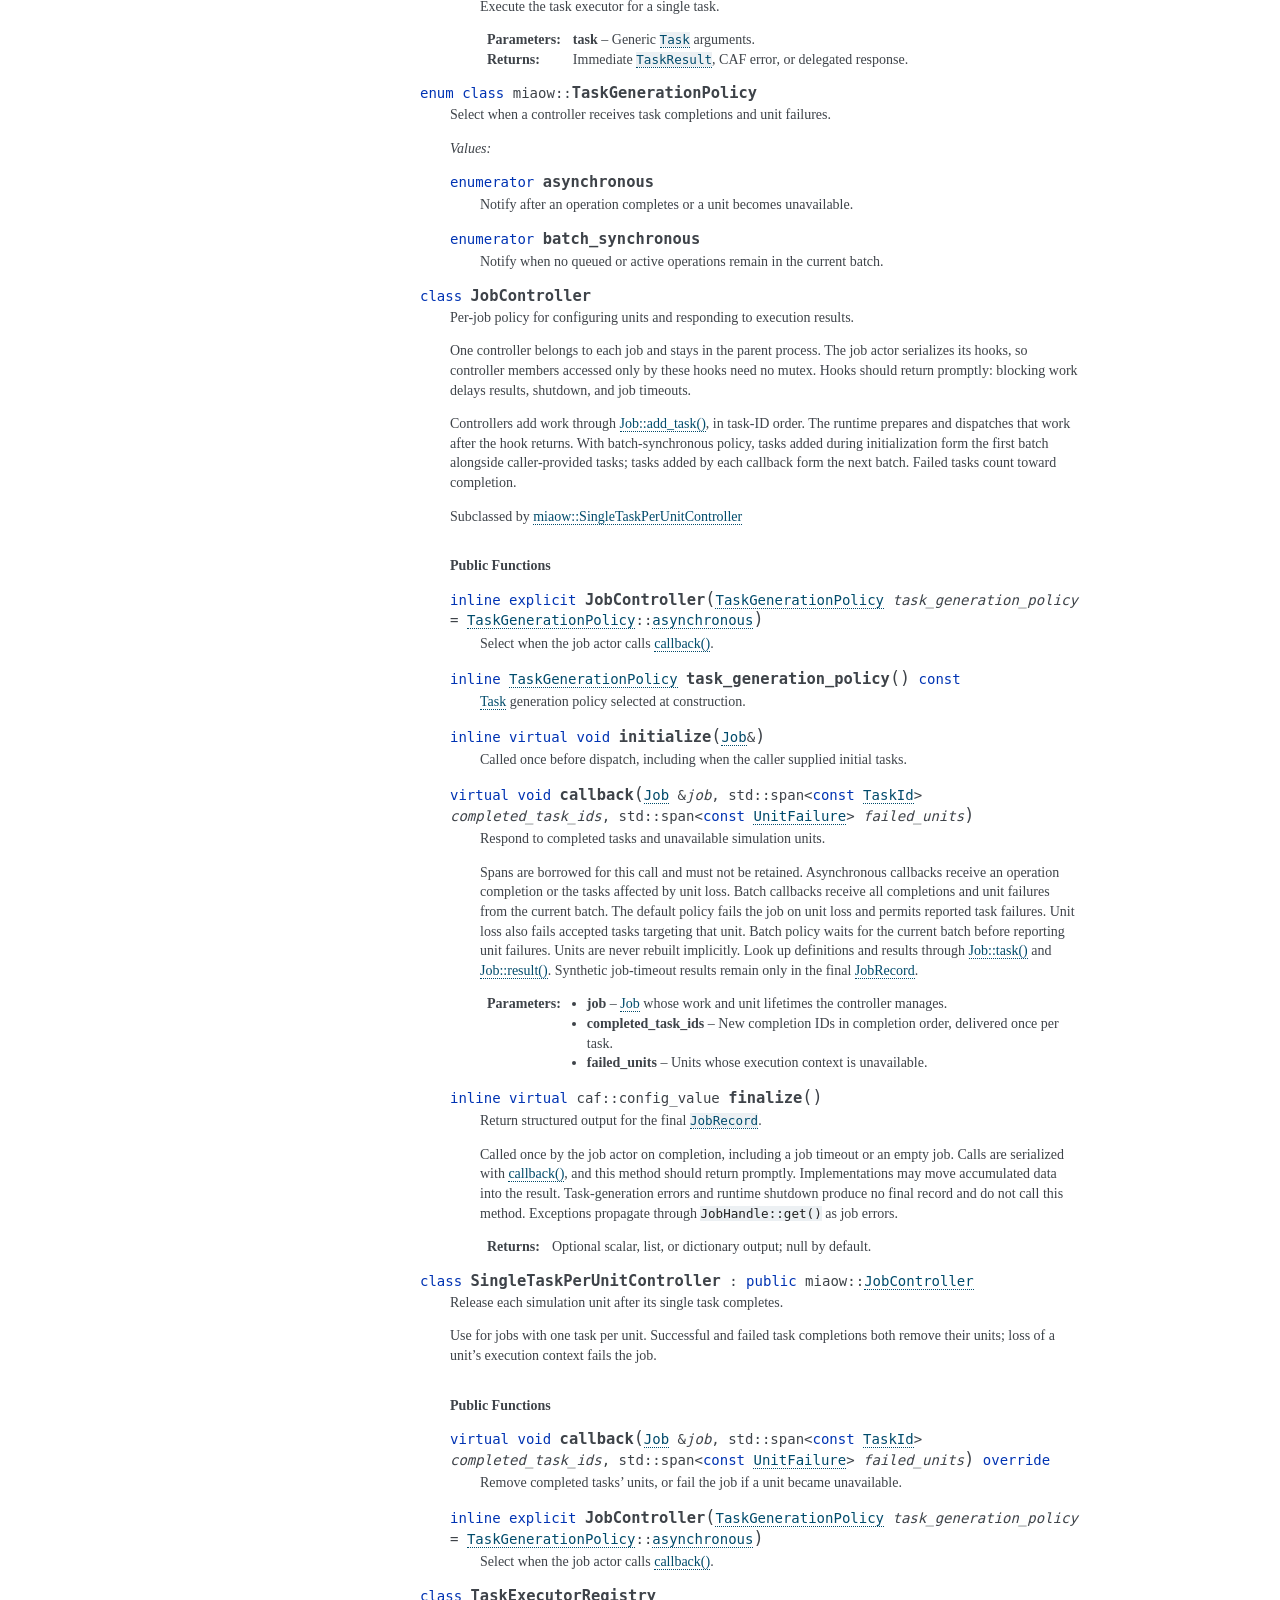
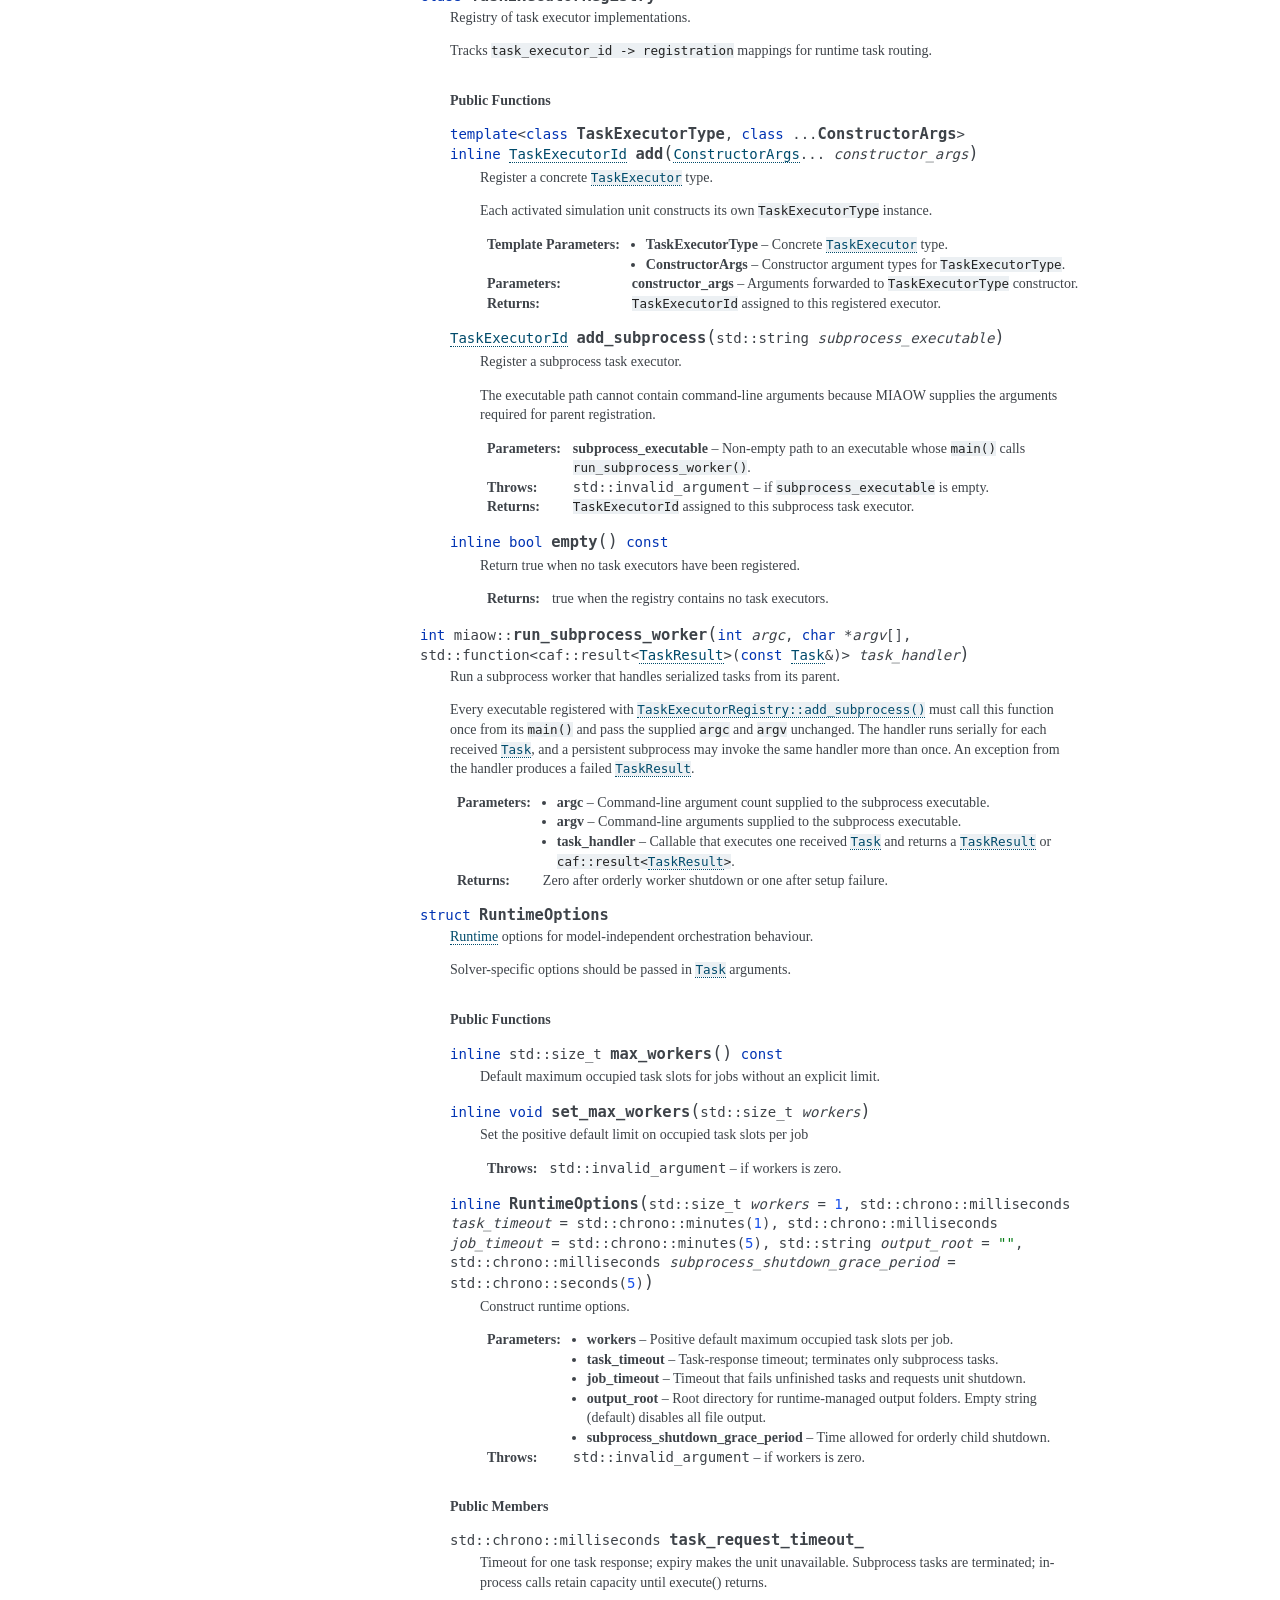
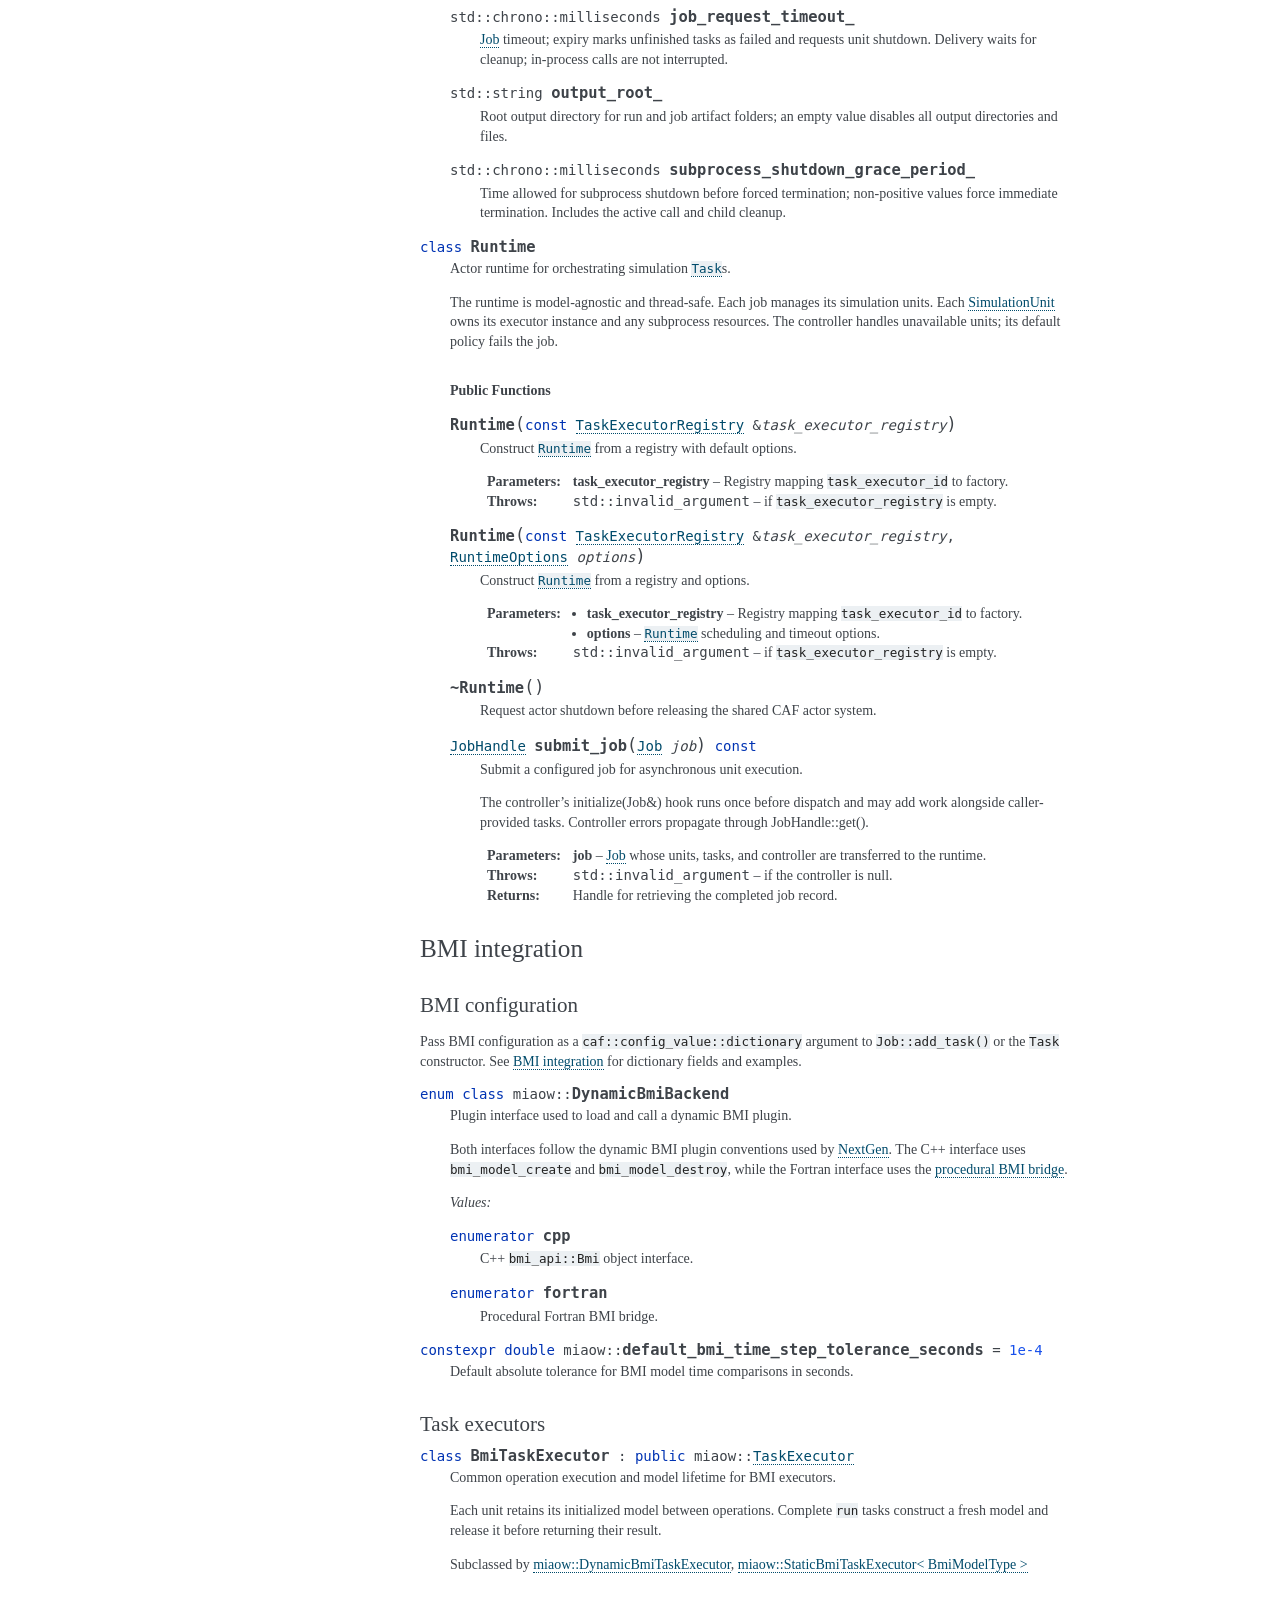
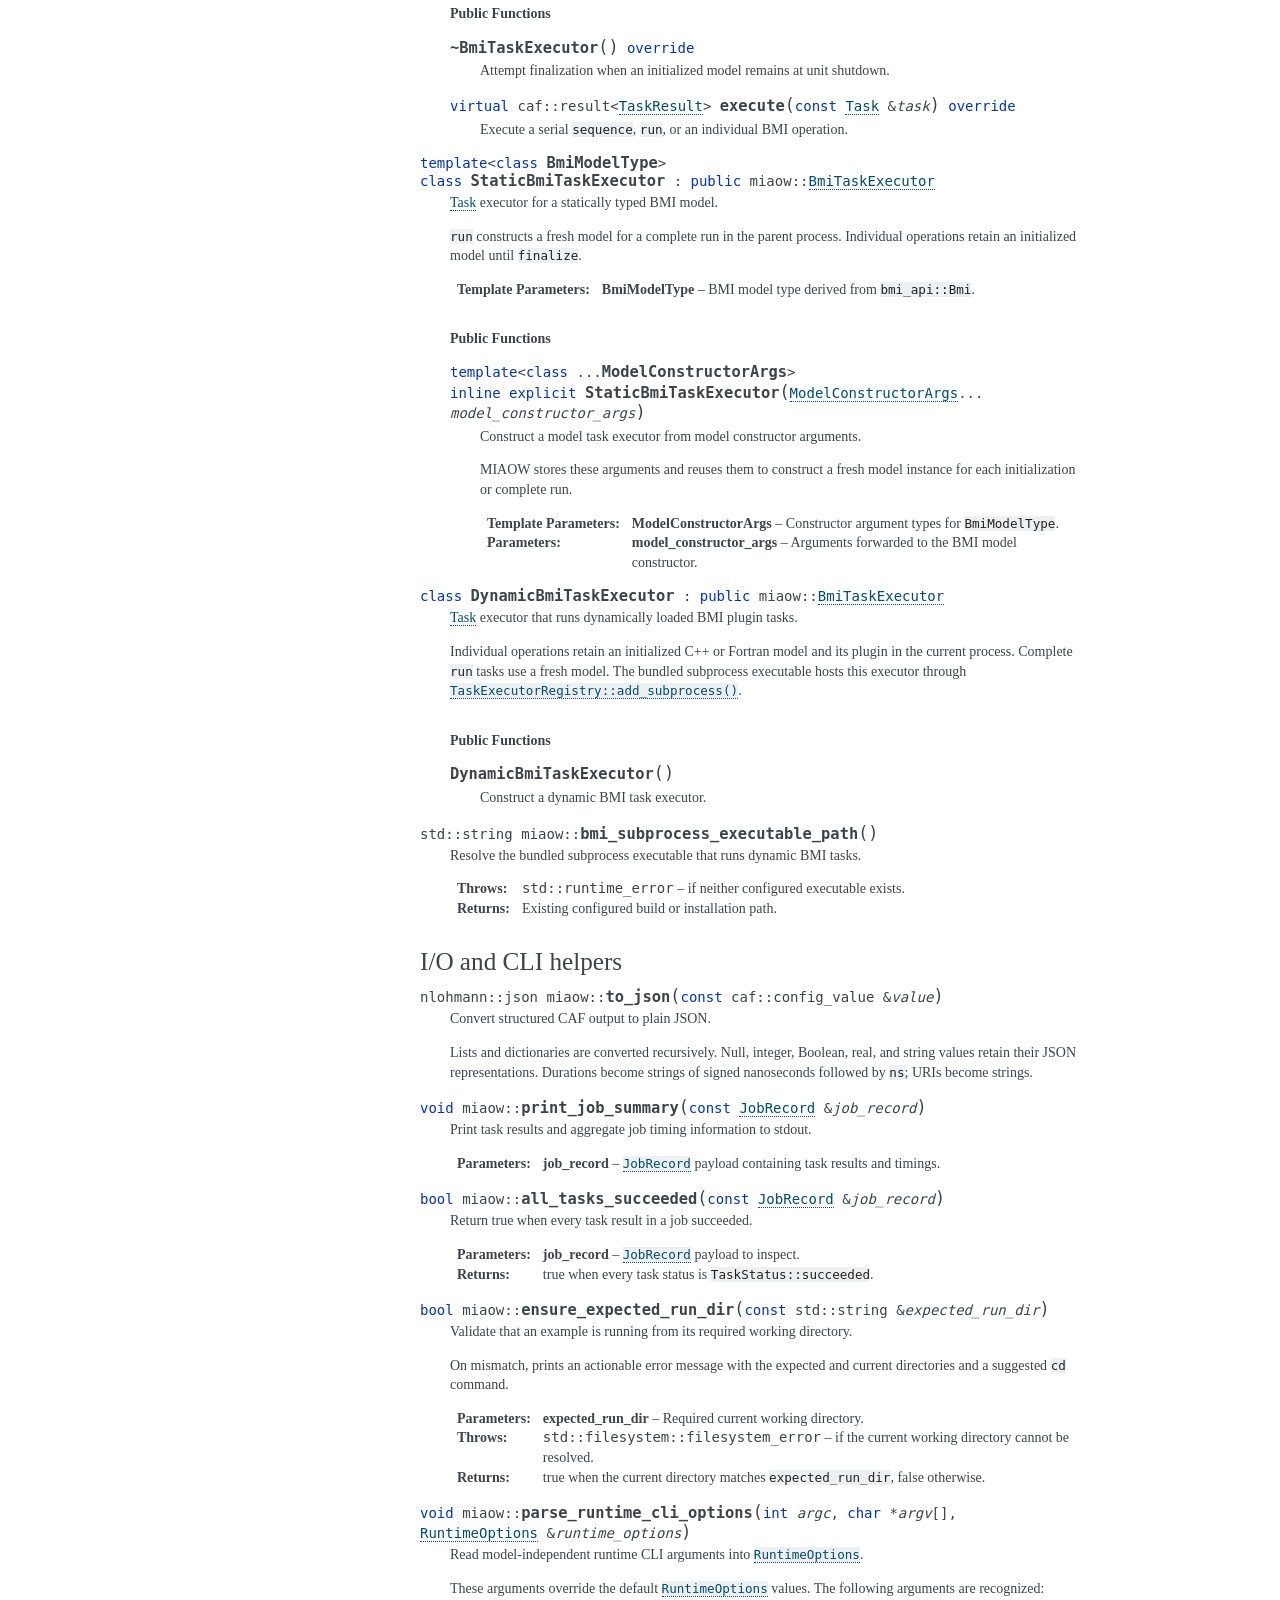
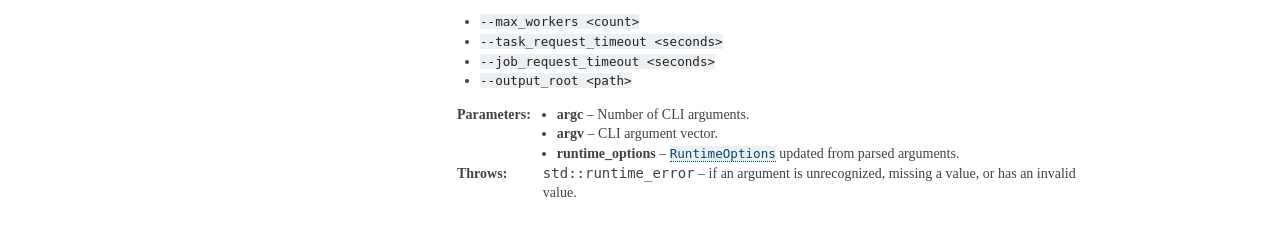
==== commit 19c67c01: "deploy MIAOW documentation" ====
--- a/api.html
+++ b/api.html
@@ -120,6 +120,23 @@
 <div class="breathe-sectiondef docutils container">
 <p class="breathe-sectiondef-title rubric" id="breathe-section-title-public-functions">Public Functions</p>
 <dl class="cpp function">
+<dt class="sig sig-object cpp" id="_CPPv4NK5miaow3Job11max_workersEv">
+<span id="_CPPv3NK5miaow3Job11max_workersEv"></span><span id="_CPPv2NK5miaow3Job11max_workersEv"></span><span id="miaow::Job::max_workersC"></span><span class="target" id="classmiaow_1_1Job_1af2c0ec2d842d94d27b3cd2739eb87b23"></span><span class="k"><span class="pre">inline</span></span><span class="w"> </span><span class="n"><span class="pre">std</span></span><span class="p"><span class="pre">::</span></span><span class="n"><span class="pre">size_t</span></span><span class="w"> </span><span class="sig-name descname"><span class="n"><span class="pre">max_workers</span></span></span><span class="sig-paren">(</span><span class="sig-paren">)</span><span class="w"> </span><span class="k"><span class="pre">const</span></span><a class="headerlink" href="#_CPPv4NK5miaow3Job11max_workersEv" title="Link to this definition">¶</a><br /></dt>
+<dd><p>Maximum occupied task slots, including timed-out native calls still running. An unset limit reads as one before submission and takes the runtime default on submission. </p>
+</dd></dl>
+
+<dl class="cpp function">
+<dt class="sig sig-object cpp" id="_CPPv4N5miaow3Job15set_max_workersENSt6size_tE">
+<span id="_CPPv3N5miaow3Job15set_max_workersENSt6size_tE"></span><span id="_CPPv2N5miaow3Job15set_max_workersENSt6size_tE"></span><span id="miaow::Job::set_max_workers__std::s"></span><span class="target" id="classmiaow_1_1Job_1a9994c0dc198303d468f416a4d8444c5d"></span><span class="k"><span class="pre">inline</span></span><span class="w"> </span><span class="kt"><span class="pre">void</span></span><span class="w"> </span><span class="sig-name descname"><span class="n"><span class="pre">set_max_workers</span></span></span><span class="sig-paren">(</span><span class="n"><span class="pre">std</span></span><span class="p"><span class="pre">::</span></span><span class="n"><span class="pre">size_t</span></span><span class="w"> </span><span class="n sig-param"><span class="pre">workers</span></span><span class="sig-paren">)</span><a class="headerlink" href="#_CPPv4N5miaow3Job15set_max_workersENSt6size_tE" title="Link to this definition">¶</a><br /></dt>
+<dd><p>Set this job’s limit on occupied task slots. </p>
+<dl class="field-list simple">
+<dt class="field-odd">Throws<span class="colon">:</span></dt>
+<dd class="field-odd"><p><span><span class="cpp-expr sig sig-inline cpp"><span class="n">std</span><span class="p">::</span><span class="n">invalid_argument</span></span></span> – if workers is zero. </p>
+</dd>
+</dl>
+</dd></dl>
+
+<dl class="cpp function">
 <dt class="sig sig-object cpp" id="_CPPv4N5miaow3Job8add_unitENSt6stringE14TaskExecutorId">
 <span id="_CPPv3N5miaow3Job8add_unitENSt6stringE14TaskExecutorId"></span><span id="_CPPv2N5miaow3Job8add_unitENSt6stringE14TaskExecutorId"></span><span id="miaow::Job::add_unit__ss.TaskExecutorId"></span><span class="target" id="classmiaow_1_1Job_1ae185483c7b24d0305964610300445fb5"></span><a class="reference internal" href="#_CPPv4N5miaow16SimulationUnitIdE" title="miaow::SimulationUnitId"><span class="n"><span class="pre">SimulationUnitId</span></span></a><span class="w"> </span><span class="sig-name descname"><span class="n"><span class="pre">add_unit</span></span></span><span class="sig-paren">(</span><span class="n"><span class="pre">std</span></span><span class="p"><span class="pre">::</span></span><span class="n"><span class="pre">string</span></span><span class="w"> </span><span class="n sig-param"><span class="pre">feature_id</span></span>, <a class="reference internal" href="#_CPPv4N5miaow14TaskExecutorIdE" title="miaow::TaskExecutorId"><span class="n"><span class="pre">TaskExecutorId</span></span></a><span class="w"> </span><span class="n sig-param"><span class="pre">executor_id</span></span><span class="sig-paren">)</span><a class="headerlink" href="#_CPPv4N5miaow3Job8add_unitENSt6stringE14TaskExecutorId" title="Link to this definition">¶</a><br /></dt>
 <dd><p>Prepare a unit under a feature label unique among units accepting new work </p>
@@ -166,7 +183,7 @@
 <p>Cleared fields for task_id:<ul class="simple">
 <li><p><a class="reference internal" href="#structmiaow_1_1Task_1a30195b3a84b8011f85d682a4e7637ae9"><span class="std std-ref">Task::args_</span></a>: destroy arguments and release the vector’s allocated storage.</p></li>
 <li><p><a class="reference internal" href="#structmiaow_1_1Task_1a6ca97b3d358028d64459b806240bcf87"><span class="std std-ref">Task::dependencies_</span></a>: remove prerequisite IDs and release allocated storage.</p></li>
-<li><p>Task::output_references_: erase all argument-position / producer-ID map entries.</p></li>
+<li><p><a class="reference internal" href="#structmiaow_1_1Task_1aa7275a15360209db04bea8f8a00d4135"><span class="std std-ref">Task::output_references_</span></a>: erase all argument-position / producer-ID map entries.</p></li>
 <li><p><a class="reference internal" href="#structmiaow_1_1TaskResult_1a80f1fc3d4aaef8cf1252629921b27539"><span class="std std-ref">TaskResult::output_</span></a>: destroy the stored value and replace it with null.</p></li>
 </ul>
 </p>
@@ -305,7 +322,13 @@
 <dl class="cpp var">
 <dt class="sig sig-object cpp" id="_CPPv4N5miaow4Task13dependencies_E">
 <span id="_CPPv3N5miaow4Task13dependencies_E"></span><span id="_CPPv2N5miaow4Task13dependencies_E"></span><span id="miaow::Task::dependencies___std::vector:TaskId:"></span><span class="target" id="structmiaow_1_1Task_1a6ca97b3d358028d64459b806240bcf87"></span><span class="n"><span class="pre">std</span></span><span class="p"><span class="pre">::</span></span><span class="n"><span class="pre">vector</span></span><span class="p"><span class="pre">&lt;</span></span><a class="reference internal" href="#_CPPv4N5miaow6TaskIdE" title="miaow::TaskId"><span class="n"><span class="pre">TaskId</span></span></a><span class="p"><span class="pre">&gt;</span></span><span class="w"> </span><span class="sig-name descname"><span class="n"><span class="pre">dependencies_</span></span></span><a class="headerlink" href="#_CPPv4N5miaow4Task13dependencies_E" title="Link to this definition">¶</a><br /></dt>
-<dd><p>Parent-job scheduling data; only resolved arguments are sent to executors. </p>
+<dd><p>Earlier task IDs in this job that must all succeed before dispatch Used only by the parent job; not sent to executors </p>
+</dd></dl>
+
+<dl class="cpp var">
+<dt class="sig sig-object cpp" id="_CPPv4N5miaow4Task18output_references_E">
+<span id="_CPPv3N5miaow4Task18output_references_E"></span><span id="_CPPv2N5miaow4Task18output_references_E"></span><span id="miaow::Task::output_references___std::map:std::s.TaskId:"></span><span class="target" id="structmiaow_1_1Task_1aa7275a15360209db04bea8f8a00d4135"></span><span class="n"><span class="pre">std</span></span><span class="p"><span class="pre">::</span></span><span class="n"><span class="pre">map</span></span><span class="p"><span class="pre">&lt;</span></span><span class="n"><span class="pre">std</span></span><span class="p"><span class="pre">::</span></span><span class="n"><span class="pre">size_t</span></span><span class="p"><span class="pre">,</span></span><span class="w"> </span><a class="reference internal" href="#_CPPv4N5miaow6TaskIdE" title="miaow::TaskId"><span class="n"><span class="pre">TaskId</span></span></a><span class="p"><span class="pre">&gt;</span></span><span class="w"> </span><span class="sig-name descname"><span class="n"><span class="pre">output_references_</span></span></span><a class="headerlink" href="#_CPPv4N5miaow4Task18output_references_E" title="Link to this definition">¶</a><br /></dt>
+<dd><p>Map from indices in args_ (0 = first argument) to producer task IDs Before dispatch, the parent job replaces args_[index] with that producer’s output </p>
 </dd></dl>
 
 <dl class="cpp var">
@@ -735,13 +758,13 @@
 <dl class="cpp function">
 <dt class="sig sig-object cpp" id="_CPPv4NK5miaow14RuntimeOptions11max_workersEv">
 <span id="_CPPv3NK5miaow14RuntimeOptions11max_workersEv"></span><span id="_CPPv2NK5miaow14RuntimeOptions11max_workersEv"></span><span id="miaow::RuntimeOptions::max_workersC"></span><span class="target" id="structmiaow_1_1RuntimeOptions_1a12152a4fc51faa5b79b3563a9e6c4267"></span><span class="k"><span class="pre">inline</span></span><span class="w"> </span><span class="n"><span class="pre">std</span></span><span class="p"><span class="pre">::</span></span><span class="n"><span class="pre">size_t</span></span><span class="w"> </span><span class="sig-name descname"><span class="n"><span class="pre">max_workers</span></span></span><span class="sig-paren">(</span><span class="sig-paren">)</span><span class="w"> </span><span class="k"><span class="pre">const</span></span><a class="headerlink" href="#_CPPv4NK5miaow14RuntimeOptions11max_workersEv" title="Link to this definition">¶</a><br /></dt>
-<dd><p>Maximum occupied task slots per job, including timed-out native calls still running. </p>
+<dd><p>Default maximum occupied task slots for jobs without an explicit limit. </p>
 </dd></dl>
 
 <dl class="cpp function">
 <dt class="sig sig-object cpp" id="_CPPv4N5miaow14RuntimeOptions15set_max_workersENSt6size_tE">
 <span id="_CPPv3N5miaow14RuntimeOptions15set_max_workersENSt6size_tE"></span><span id="_CPPv2N5miaow14RuntimeOptions15set_max_workersENSt6size_tE"></span><span id="miaow::RuntimeOptions::set_max_workers__std::s"></span><span class="target" id="structmiaow_1_1RuntimeOptions_1a283f82916b752628e9f62004104d1b4b"></span><span class="k"><span class="pre">inline</span></span><span class="w"> </span><span class="kt"><span class="pre">void</span></span><span class="w"> </span><span class="sig-name descname"><span class="n"><span class="pre">set_max_workers</span></span></span><span class="sig-paren">(</span><span class="n"><span class="pre">std</span></span><span class="p"><span class="pre">::</span></span><span class="n"><span class="pre">size_t</span></span><span class="w"> </span><span class="n sig-param"><span class="pre">workers</span></span><span class="sig-paren">)</span><a class="headerlink" href="#_CPPv4N5miaow14RuntimeOptions15set_max_workersENSt6size_tE" title="Link to this definition">¶</a><br /></dt>
-<dd><p>Set the positive limit on occupied task slots per job </p>
+<dd><p>Set the positive default limit on occupied task slots per job </p>
 <dl class="field-list simple">
 <dt class="field-odd">Throws<span class="colon">:</span></dt>
 <dd class="field-odd"><p><span><span class="cpp-expr sig sig-inline cpp"><span class="n">std</span><span class="p">::</span><span class="n">invalid_argument</span></span></span> – if workers is zero. </p>
@@ -756,7 +779,7 @@
 <dl class="field-list simple">
 <dt class="field-odd">Parameters<span class="colon">:</span></dt>
 <dd class="field-odd"><ul class="simple">
-<li><p><strong>workers</strong> – Positive maximum active task requests for each job. </p></li>
+<li><p><strong>workers</strong> – Positive default maximum occupied task slots per job. </p></li>
 <li><p><strong>task_timeout</strong> – Task-response timeout; terminates only subprocess tasks. </p></li>
 <li><p><strong>job_timeout</strong> – Timeout that fails unfinished tasks and requests unit shutdown. </p></li>
 <li><p><strong>output_root</strong> – Root directory for runtime-managed output folders. Empty string (default) disables all file output. </p></li>
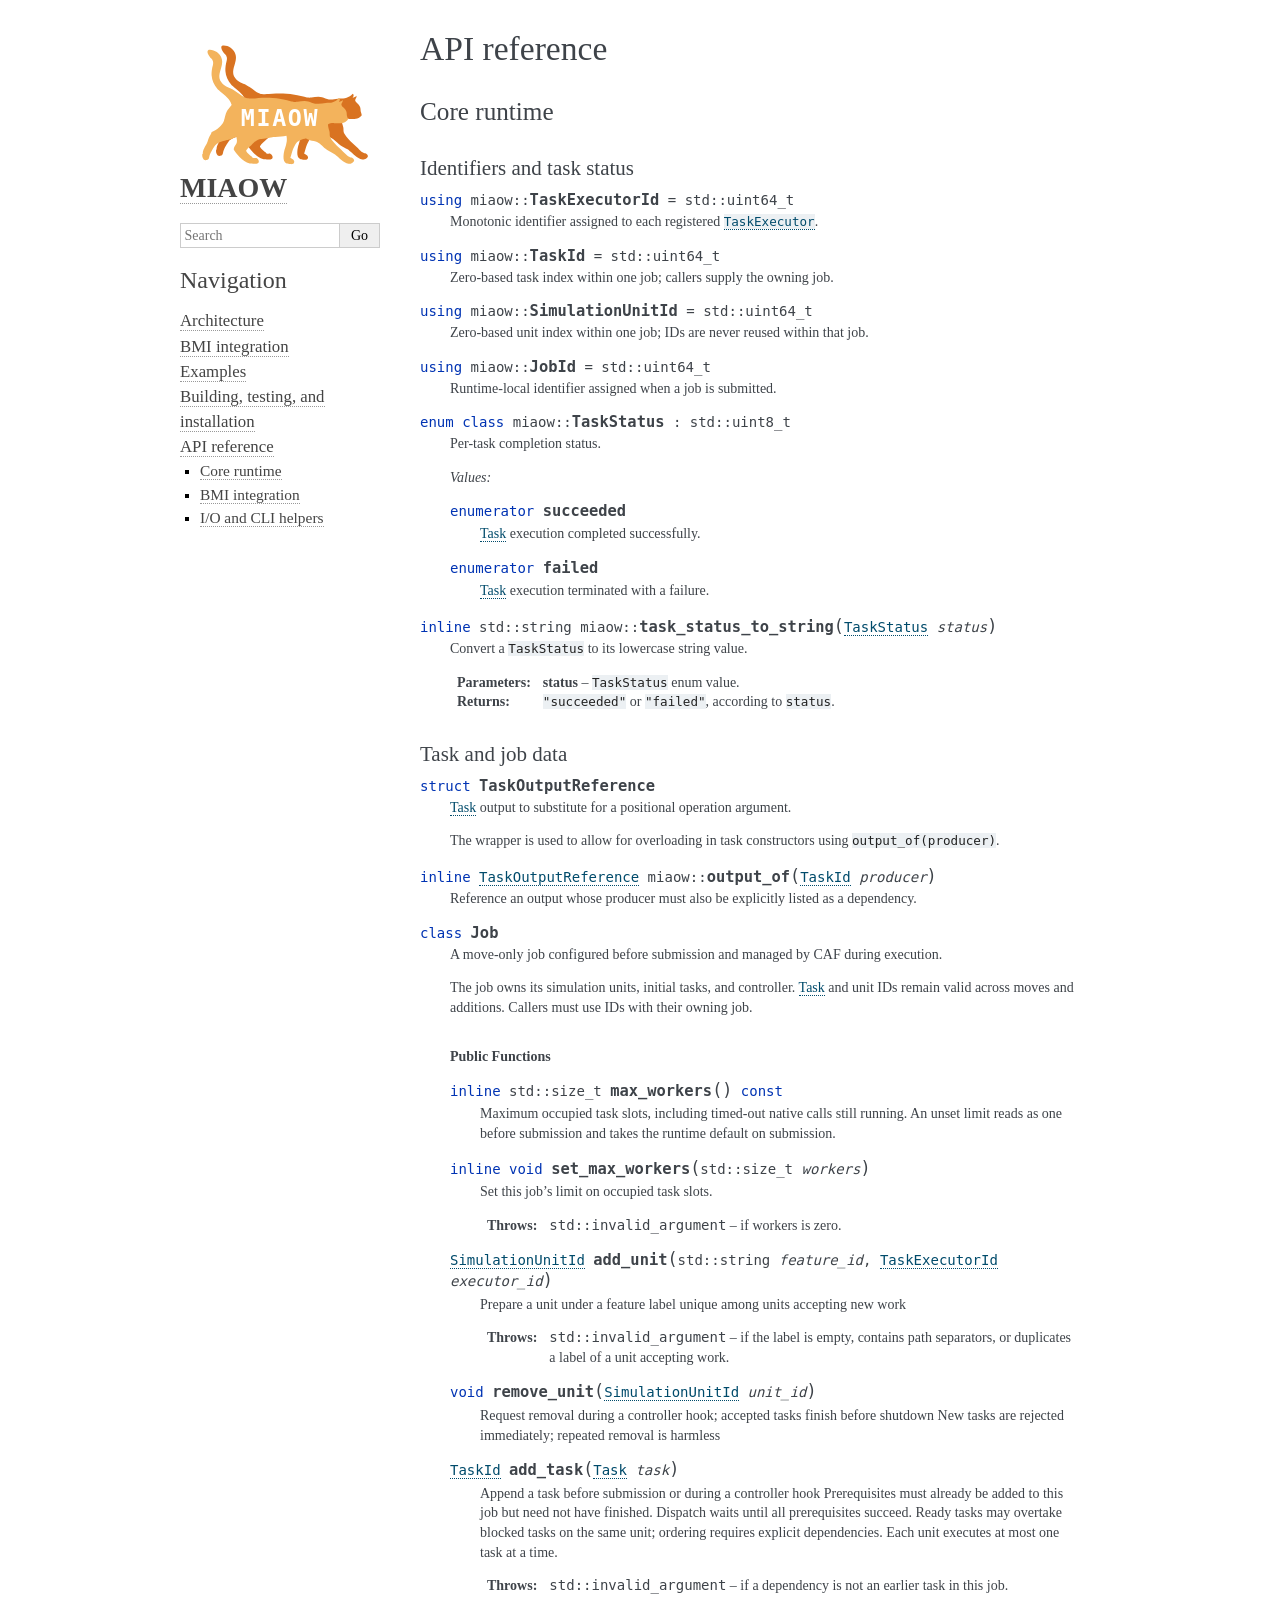
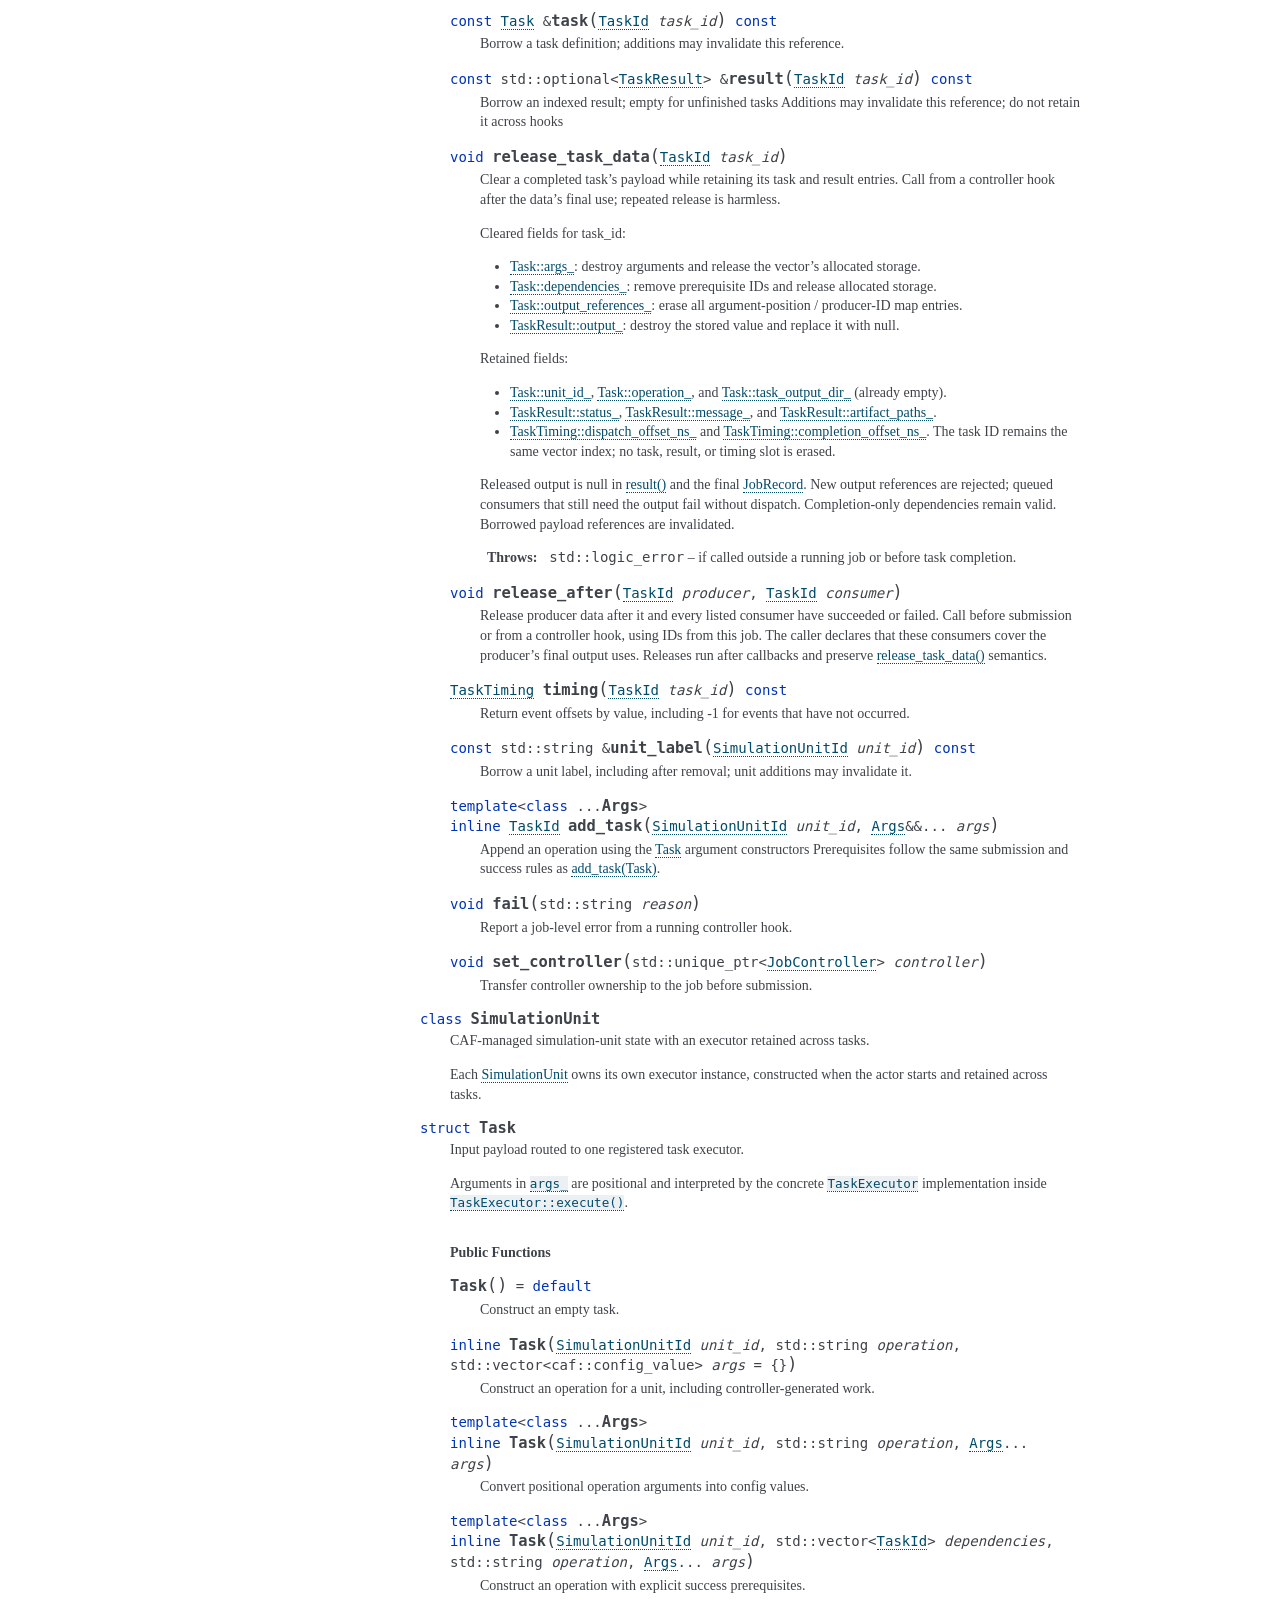
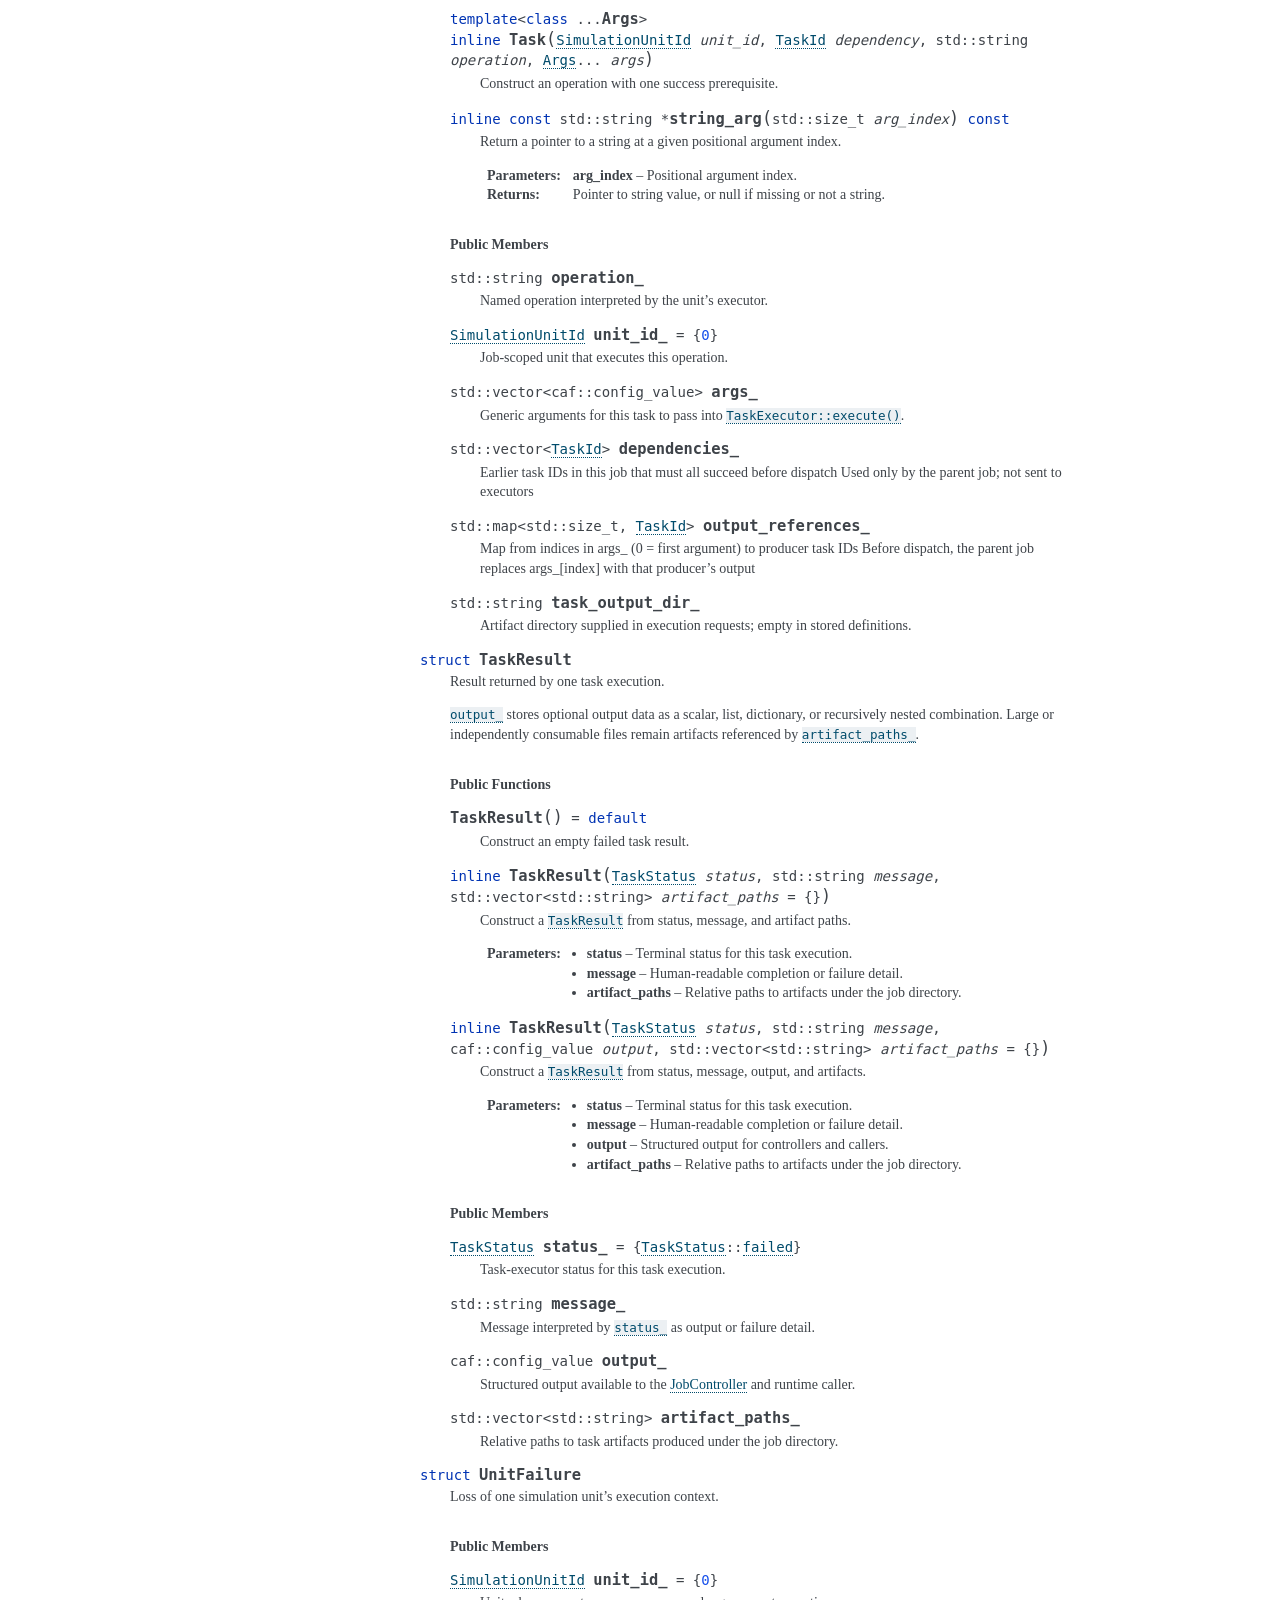
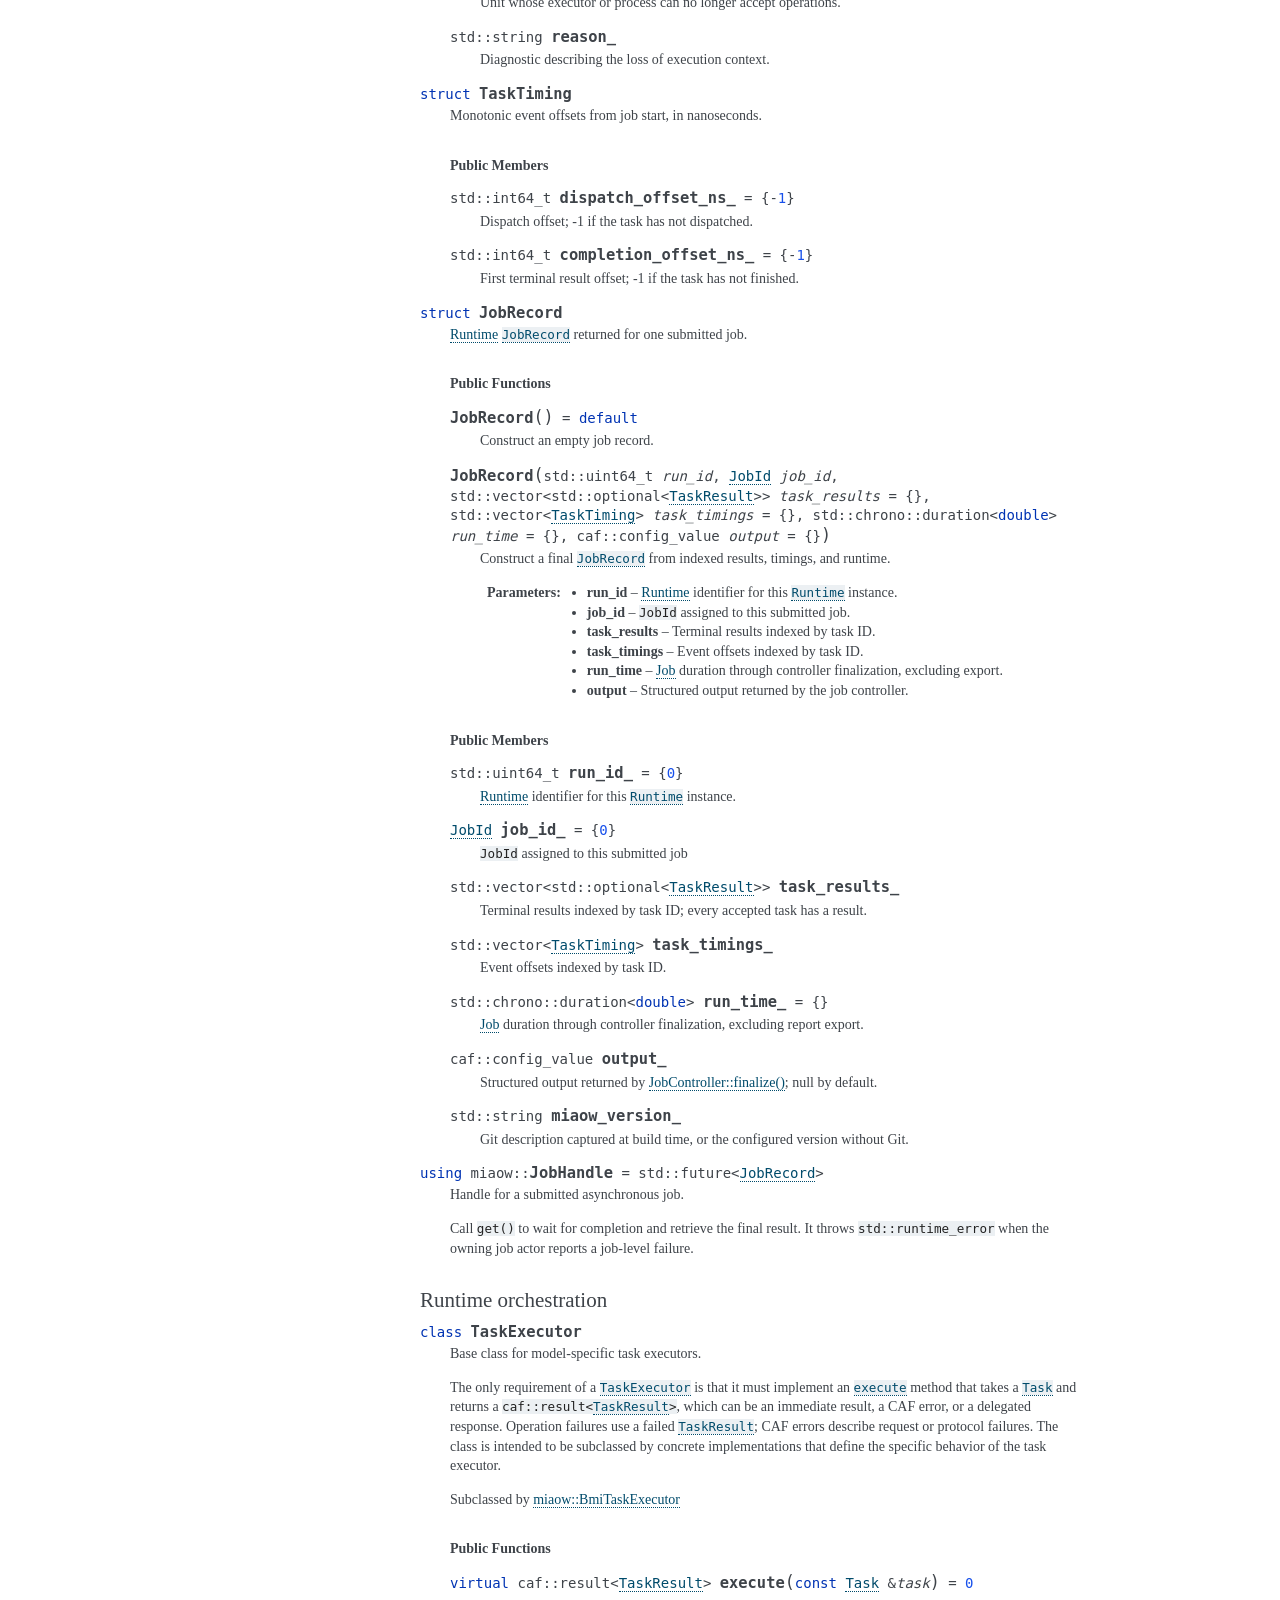
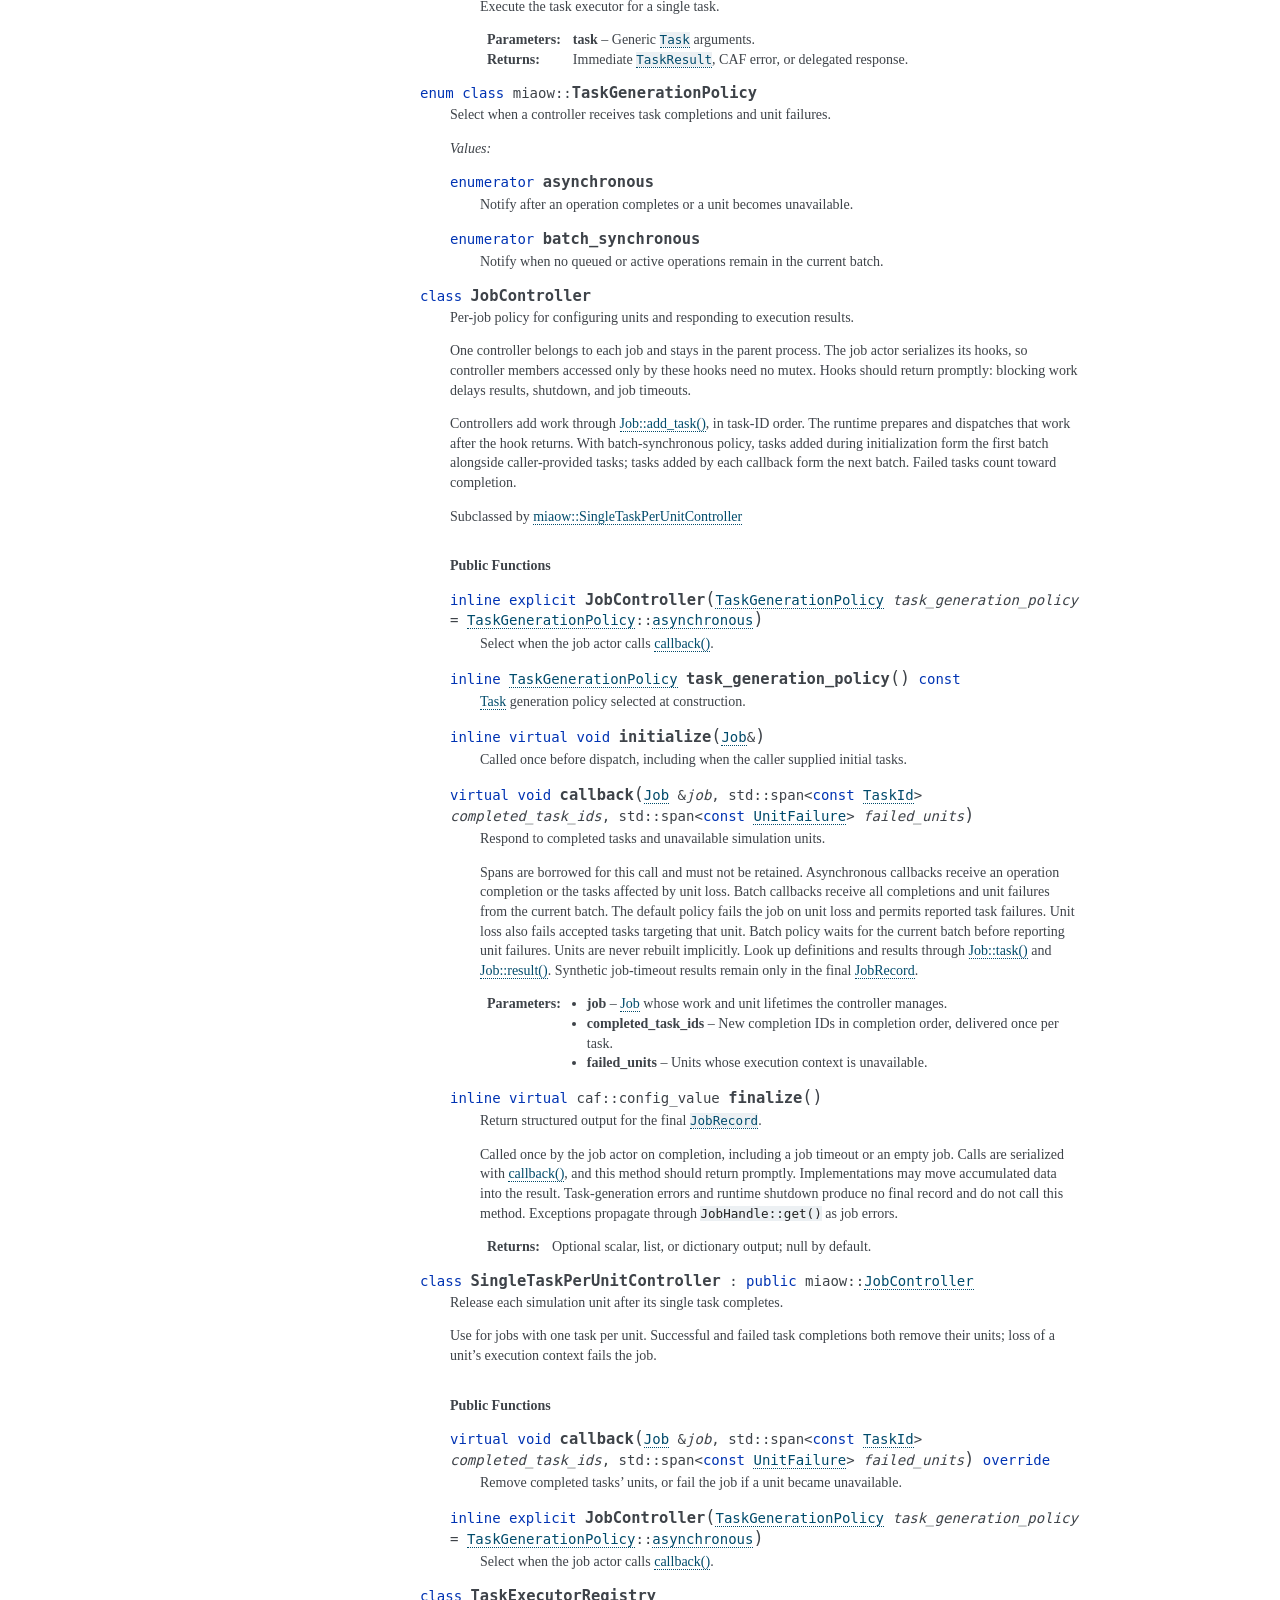
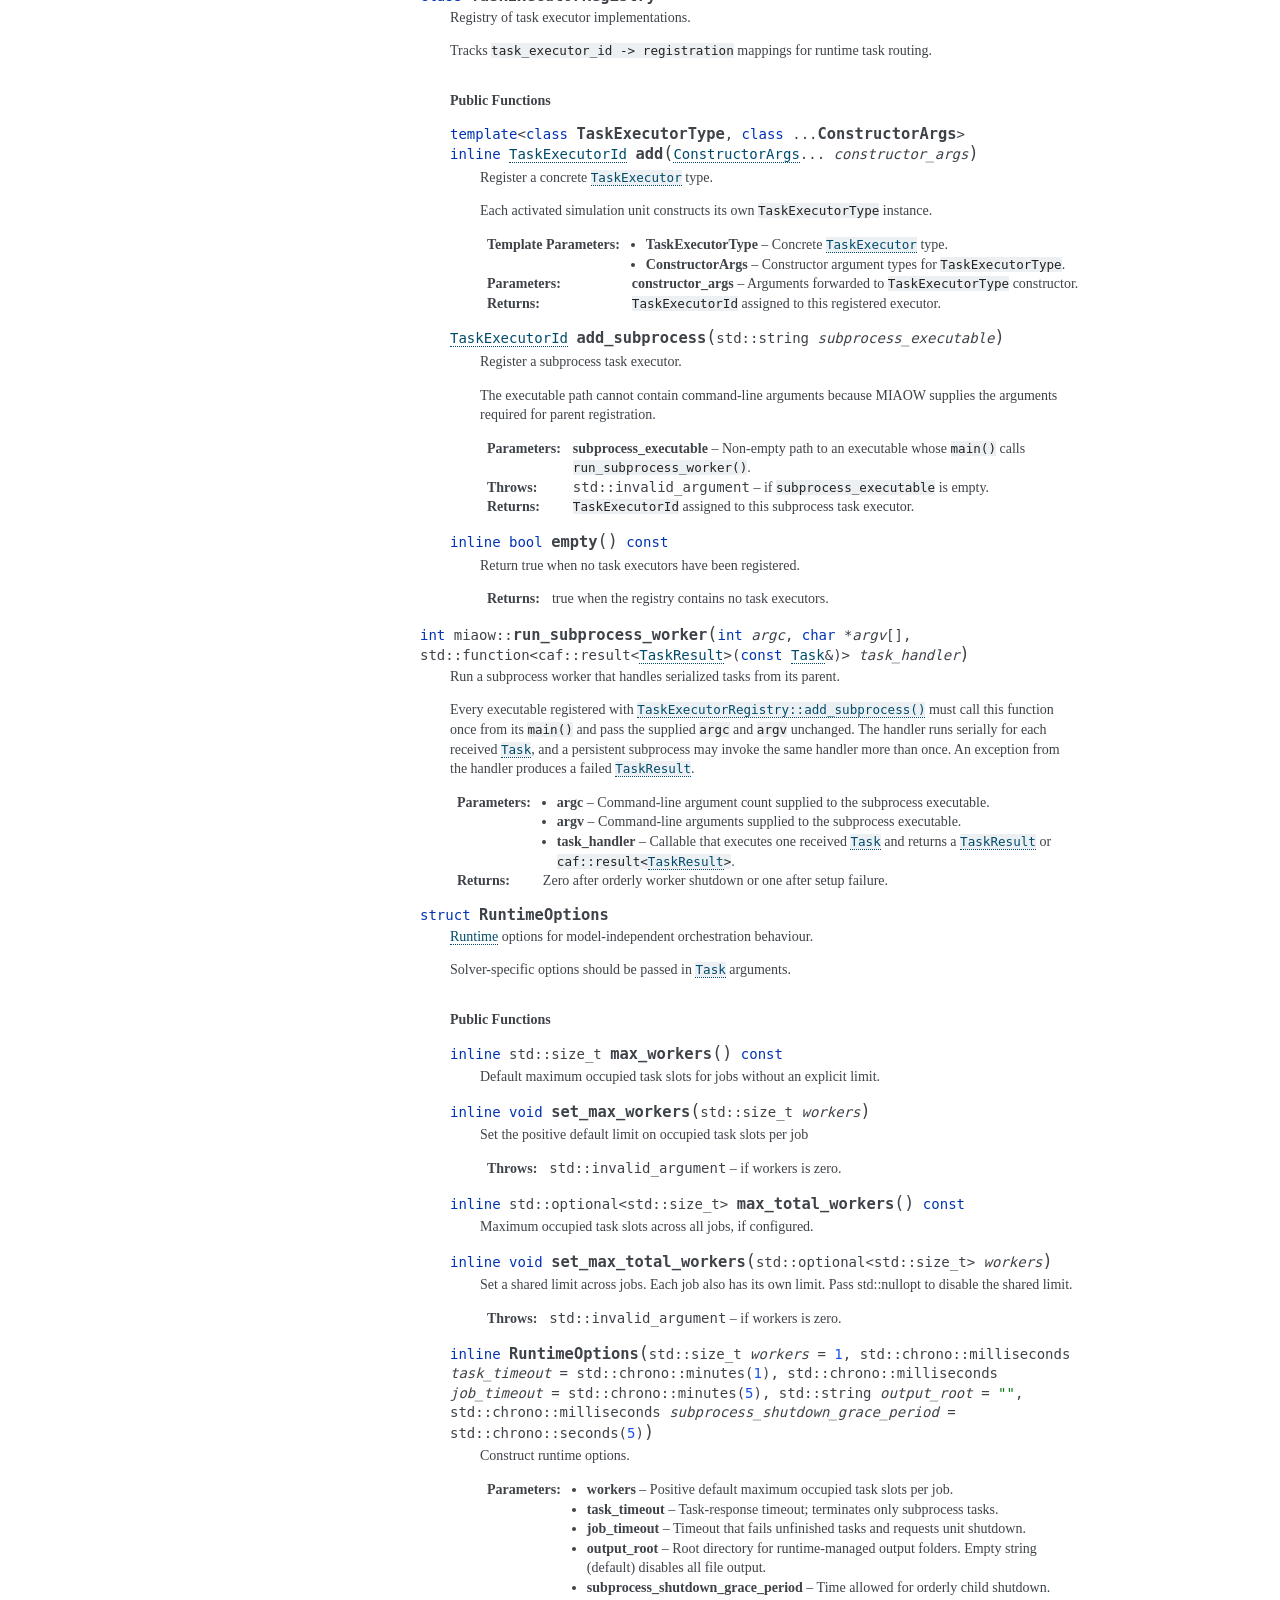
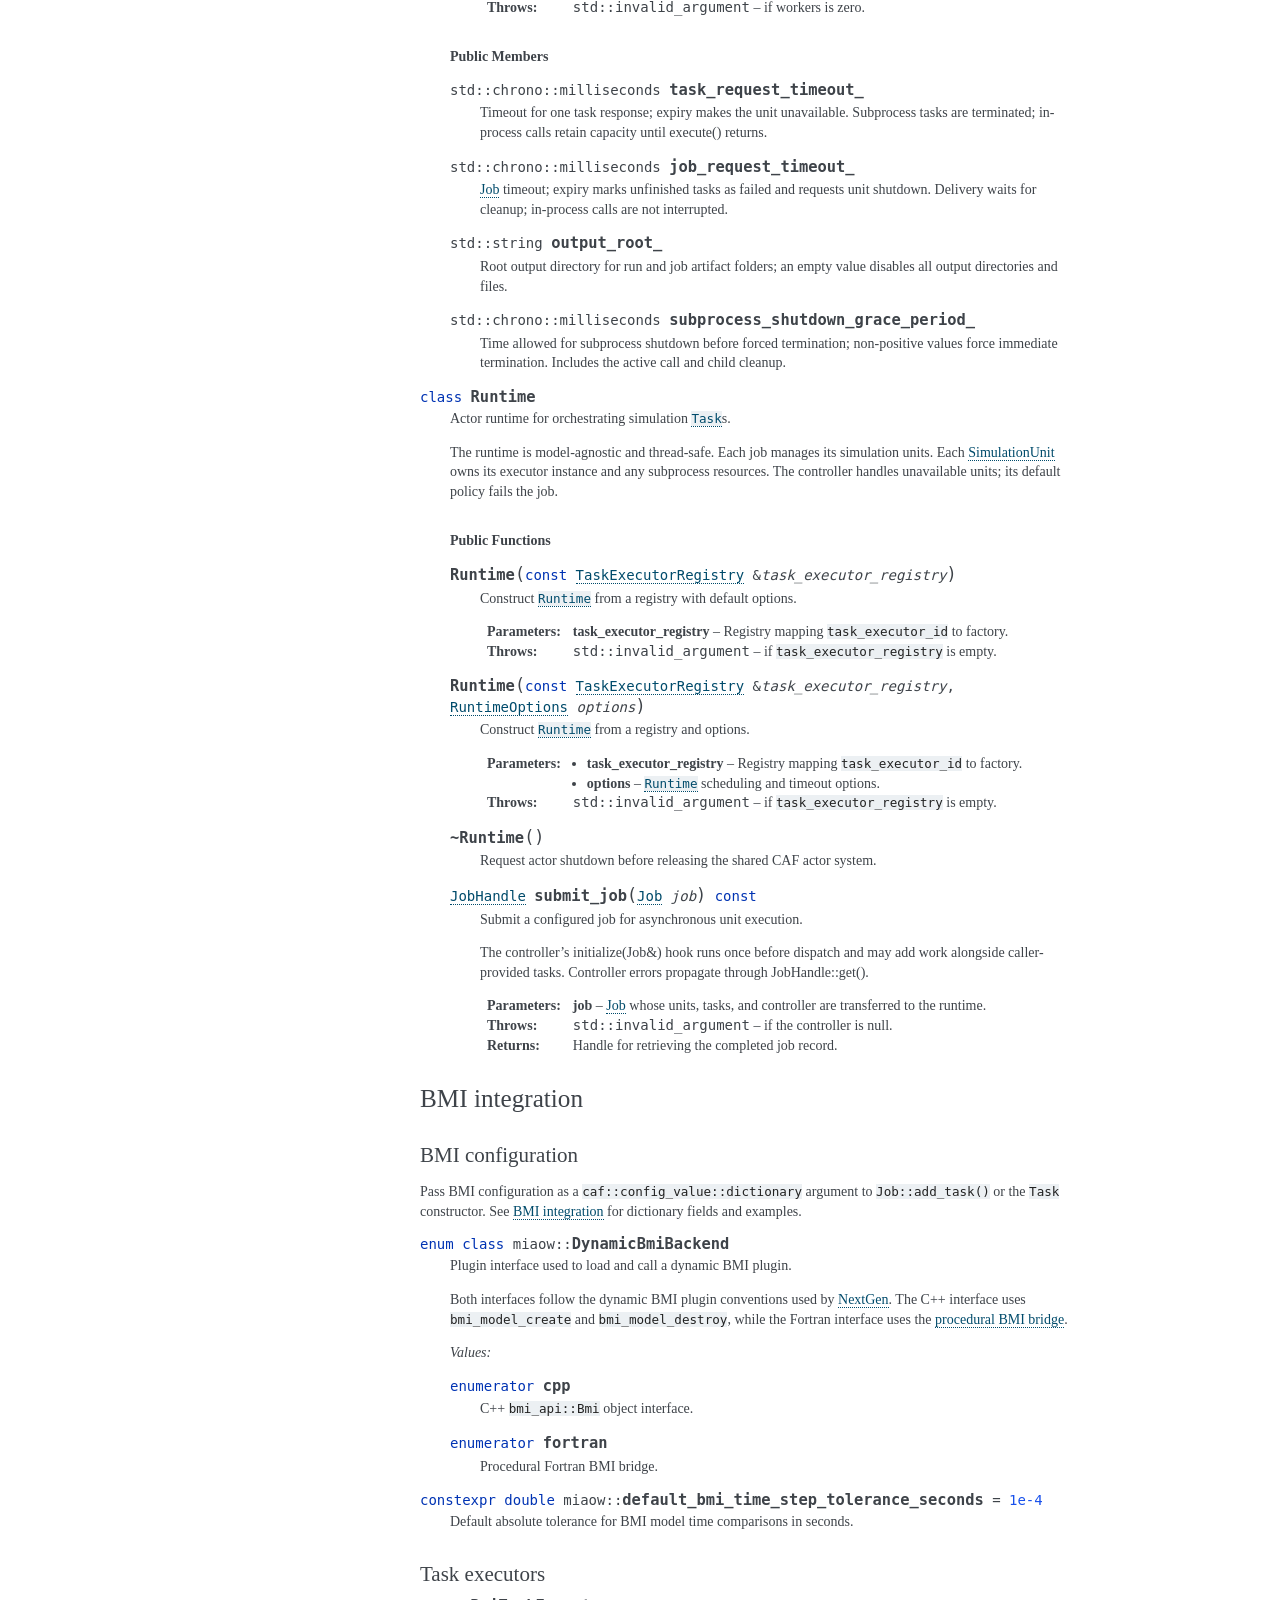
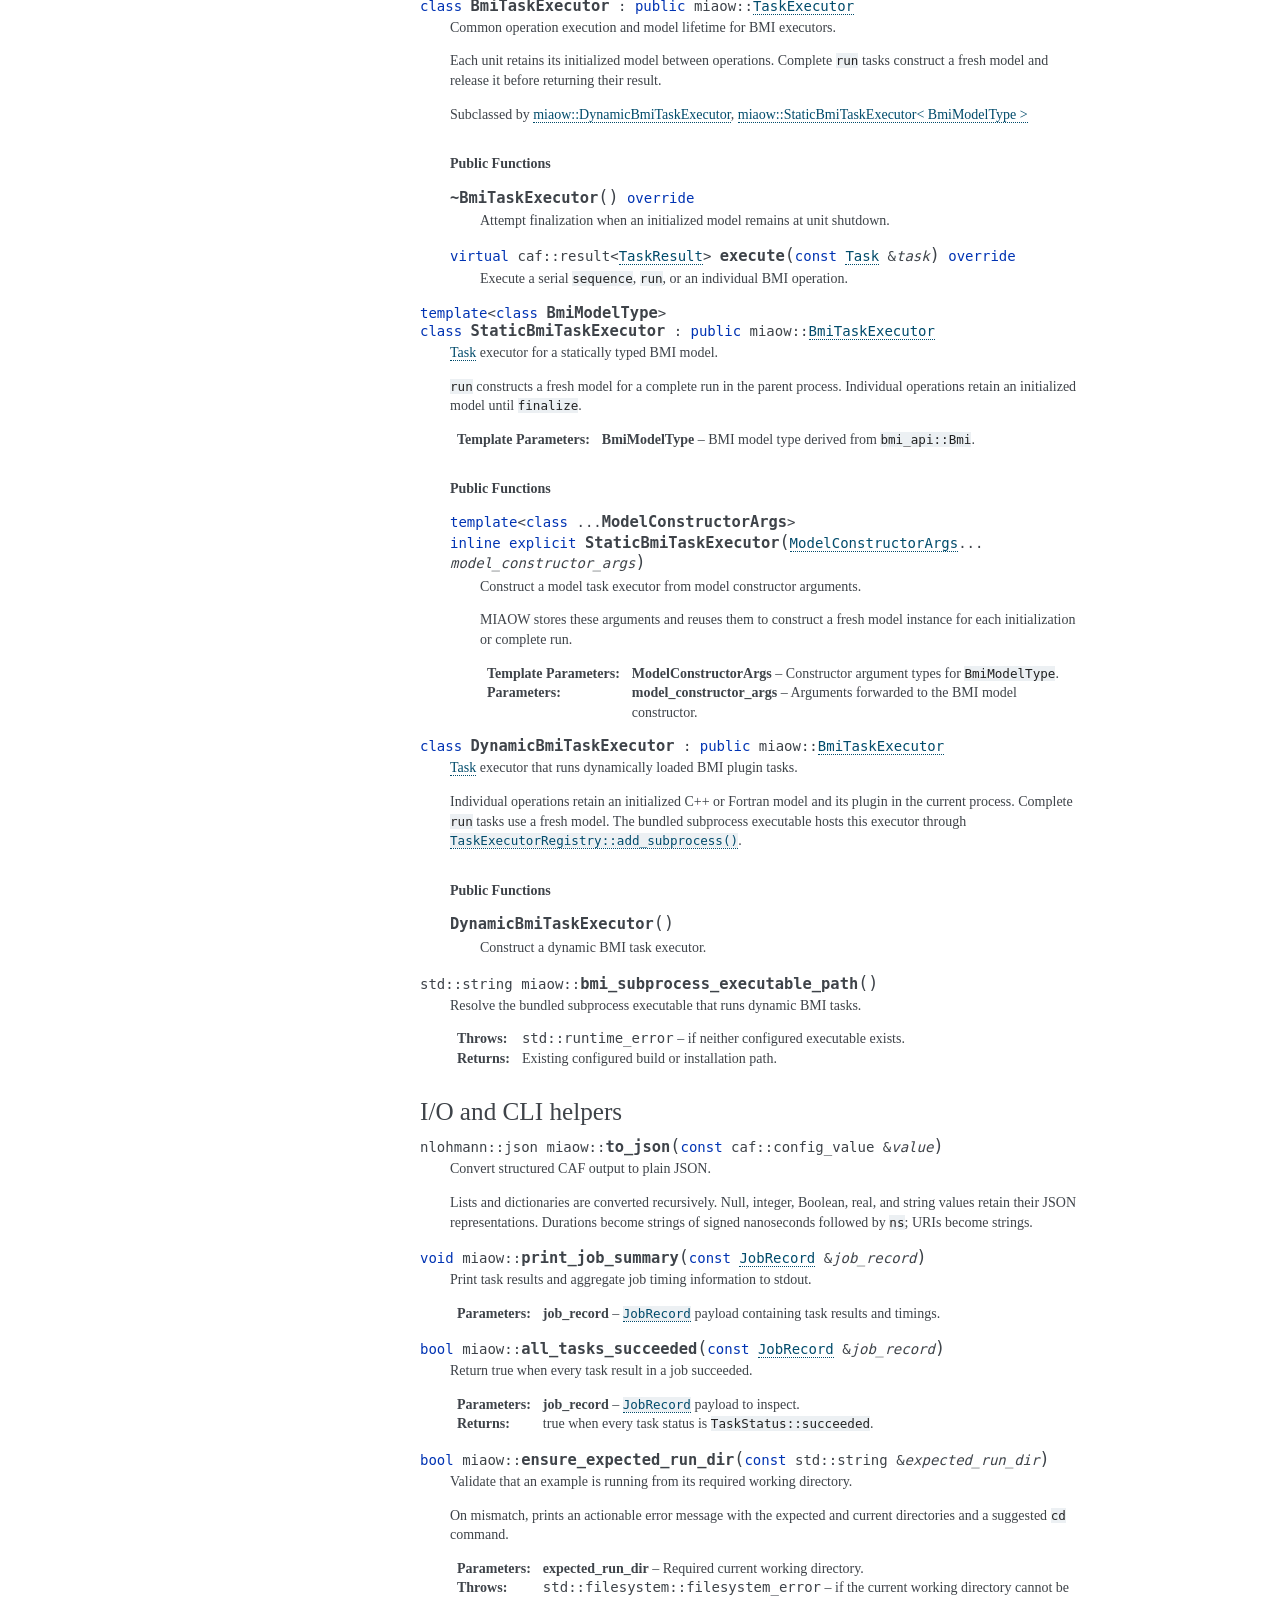
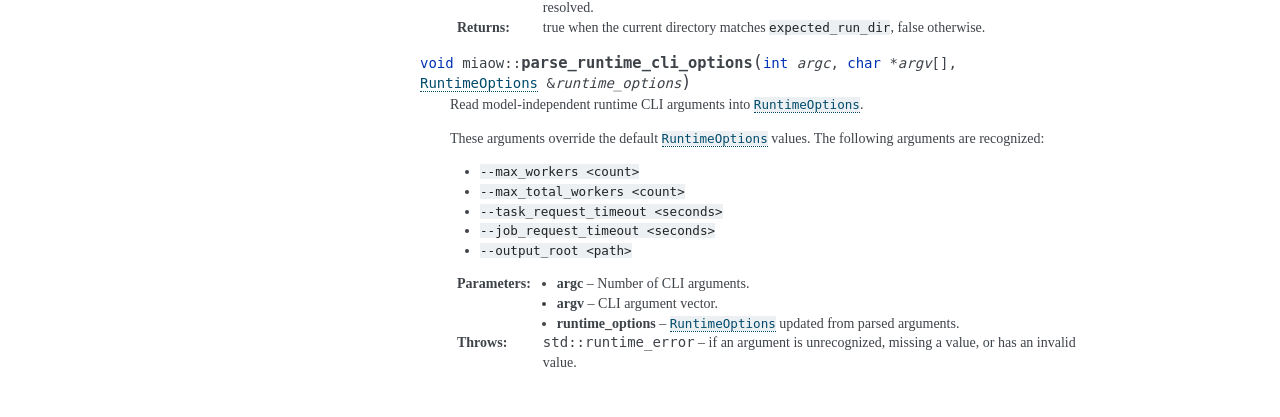
==== commit 0e61d5d2: "deploy MIAOW documentation" ====
--- a/api.html
+++ b/api.html
@@ -765,6 +765,23 @@
 <dt class="sig sig-object cpp" id="_CPPv4N5miaow14RuntimeOptions15set_max_workersENSt6size_tE">
 <span id="_CPPv3N5miaow14RuntimeOptions15set_max_workersENSt6size_tE"></span><span id="_CPPv2N5miaow14RuntimeOptions15set_max_workersENSt6size_tE"></span><span id="miaow::RuntimeOptions::set_max_workers__std::s"></span><span class="target" id="structmiaow_1_1RuntimeOptions_1a283f82916b752628e9f62004104d1b4b"></span><span class="k"><span class="pre">inline</span></span><span class="w"> </span><span class="kt"><span class="pre">void</span></span><span class="w"> </span><span class="sig-name descname"><span class="n"><span class="pre">set_max_workers</span></span></span><span class="sig-paren">(</span><span class="n"><span class="pre">std</span></span><span class="p"><span class="pre">::</span></span><span class="n"><span class="pre">size_t</span></span><span class="w"> </span><span class="n sig-param"><span class="pre">workers</span></span><span class="sig-paren">)</span><a class="headerlink" href="#_CPPv4N5miaow14RuntimeOptions15set_max_workersENSt6size_tE" title="Link to this definition">¶</a><br /></dt>
 <dd><p>Set the positive default limit on occupied task slots per job </p>
+<dl class="field-list simple">
+<dt class="field-odd">Throws<span class="colon">:</span></dt>
+<dd class="field-odd"><p><span><span class="cpp-expr sig sig-inline cpp"><span class="n">std</span><span class="p">::</span><span class="n">invalid_argument</span></span></span> – if workers is zero. </p>
+</dd>
+</dl>
+</dd></dl>
+
+<dl class="cpp function">
+<dt class="sig sig-object cpp" id="_CPPv4NK5miaow14RuntimeOptions17max_total_workersEv">
+<span id="_CPPv3NK5miaow14RuntimeOptions17max_total_workersEv"></span><span id="_CPPv2NK5miaow14RuntimeOptions17max_total_workersEv"></span><span id="miaow::RuntimeOptions::max_total_workersC"></span><span class="target" id="structmiaow_1_1RuntimeOptions_1a80d858d14cc156668718a6ef92395ed8"></span><span class="k"><span class="pre">inline</span></span><span class="w"> </span><span class="n"><span class="pre">std</span></span><span class="p"><span class="pre">::</span></span><span class="n"><span class="pre">optional</span></span><span class="p"><span class="pre">&lt;</span></span><span class="n"><span class="pre">std</span></span><span class="p"><span class="pre">::</span></span><span class="n"><span class="pre">size_t</span></span><span class="p"><span class="pre">&gt;</span></span><span class="w"> </span><span class="sig-name descname"><span class="n"><span class="pre">max_total_workers</span></span></span><span class="sig-paren">(</span><span class="sig-paren">)</span><span class="w"> </span><span class="k"><span class="pre">const</span></span><a class="headerlink" href="#_CPPv4NK5miaow14RuntimeOptions17max_total_workersEv" title="Link to this definition">¶</a><br /></dt>
+<dd><p>Maximum occupied task slots across all jobs, if configured. </p>
+</dd></dl>
+
+<dl class="cpp function">
+<dt class="sig sig-object cpp" id="_CPPv4N5miaow14RuntimeOptions21set_max_total_workersENSt8optionalINSt6size_tEEE">
+<span id="_CPPv3N5miaow14RuntimeOptions21set_max_total_workersENSt8optionalINSt6size_tEEE"></span><span id="_CPPv2N5miaow14RuntimeOptions21set_max_total_workersENSt8optionalINSt6size_tEEE"></span><span id="miaow::RuntimeOptions::set_max_total_workers__std::optional:std::s:"></span><span class="target" id="structmiaow_1_1RuntimeOptions_1af6f185658d0184e3e6080ea7b2dac208"></span><span class="k"><span class="pre">inline</span></span><span class="w"> </span><span class="kt"><span class="pre">void</span></span><span class="w"> </span><span class="sig-name descname"><span class="n"><span class="pre">set_max_total_workers</span></span></span><span class="sig-paren">(</span><span class="n"><span class="pre">std</span></span><span class="p"><span class="pre">::</span></span><span class="n"><span class="pre">optional</span></span><span class="p"><span class="pre">&lt;</span></span><span class="n"><span class="pre">std</span></span><span class="p"><span class="pre">::</span></span><span class="n"><span class="pre">size_t</span></span><span class="p"><span class="pre">&gt;</span></span><span class="w"> </span><span class="n sig-param"><span class="pre">workers</span></span><span class="sig-paren">)</span><a class="headerlink" href="#_CPPv4N5miaow14RuntimeOptions21set_max_total_workersENSt8optionalINSt6size_tEEE" title="Link to this definition">¶</a><br /></dt>
+<dd><p>Set a shared limit across jobs. Each job also has its own limit. Pass std::nullopt to disable the shared limit. </p>
 <dl class="field-list simple">
 <dt class="field-odd">Throws<span class="colon">:</span></dt>
 <dd class="field-odd"><p><span><span class="cpp-expr sig sig-inline cpp"><span class="n">std</span><span class="p">::</span><span class="n">invalid_argument</span></span></span> – if workers is zero. </p>
@@ -1066,6 +1083,7 @@
 <dd><p>Read model-independent runtime CLI arguments into <code class="docutils literal notranslate"><a class="reference internal" href="#structmiaow_1_1RuntimeOptions"><span class="std std-ref"><span class="pre">RuntimeOptions</span></span></a></code>. </p>
 <p>These arguments override the default <code class="docutils literal notranslate"><a class="reference internal" href="#structmiaow_1_1RuntimeOptions"><span class="std std-ref"><span class="pre">RuntimeOptions</span></span></a></code> values. The following arguments are recognized:<ul class="simple">
 <li><p><code class="docutils literal notranslate"><span class="pre">--max_workers</span> <span class="pre">&lt;count&gt;</span></code></p></li>
+<li><p><code class="docutils literal notranslate"><span class="pre">--max_total_workers</span> <span class="pre">&lt;count&gt;</span></code></p></li>
 <li><p><code class="docutils literal notranslate"><span class="pre">--task_request_timeout</span> <span class="pre">&lt;seconds&gt;</span></code></p></li>
 <li><p><code class="docutils literal notranslate"><span class="pre">--job_request_timeout</span> <span class="pre">&lt;seconds&gt;</span></code></p></li>
 <li><p><code class="docutils literal notranslate"><span class="pre">--output_root</span> <span class="pre">&lt;path&gt;</span></code></p></li>
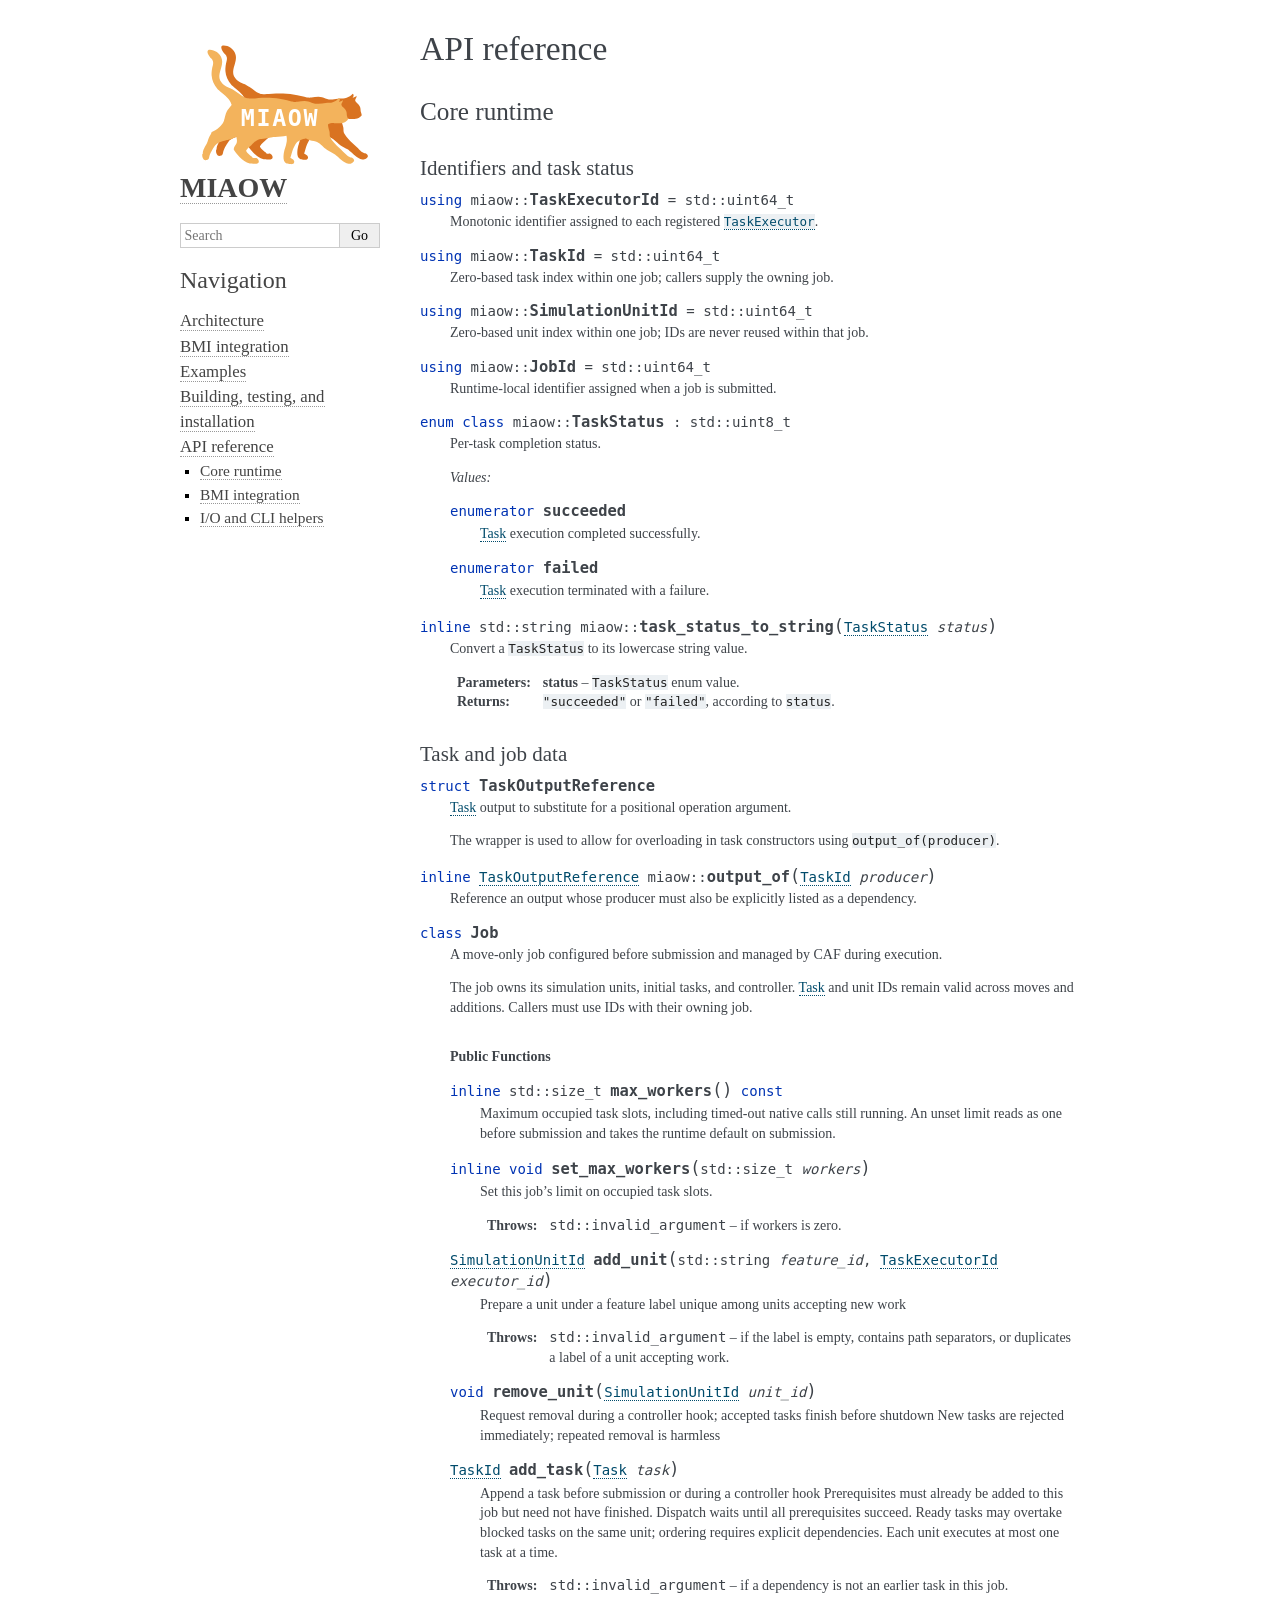
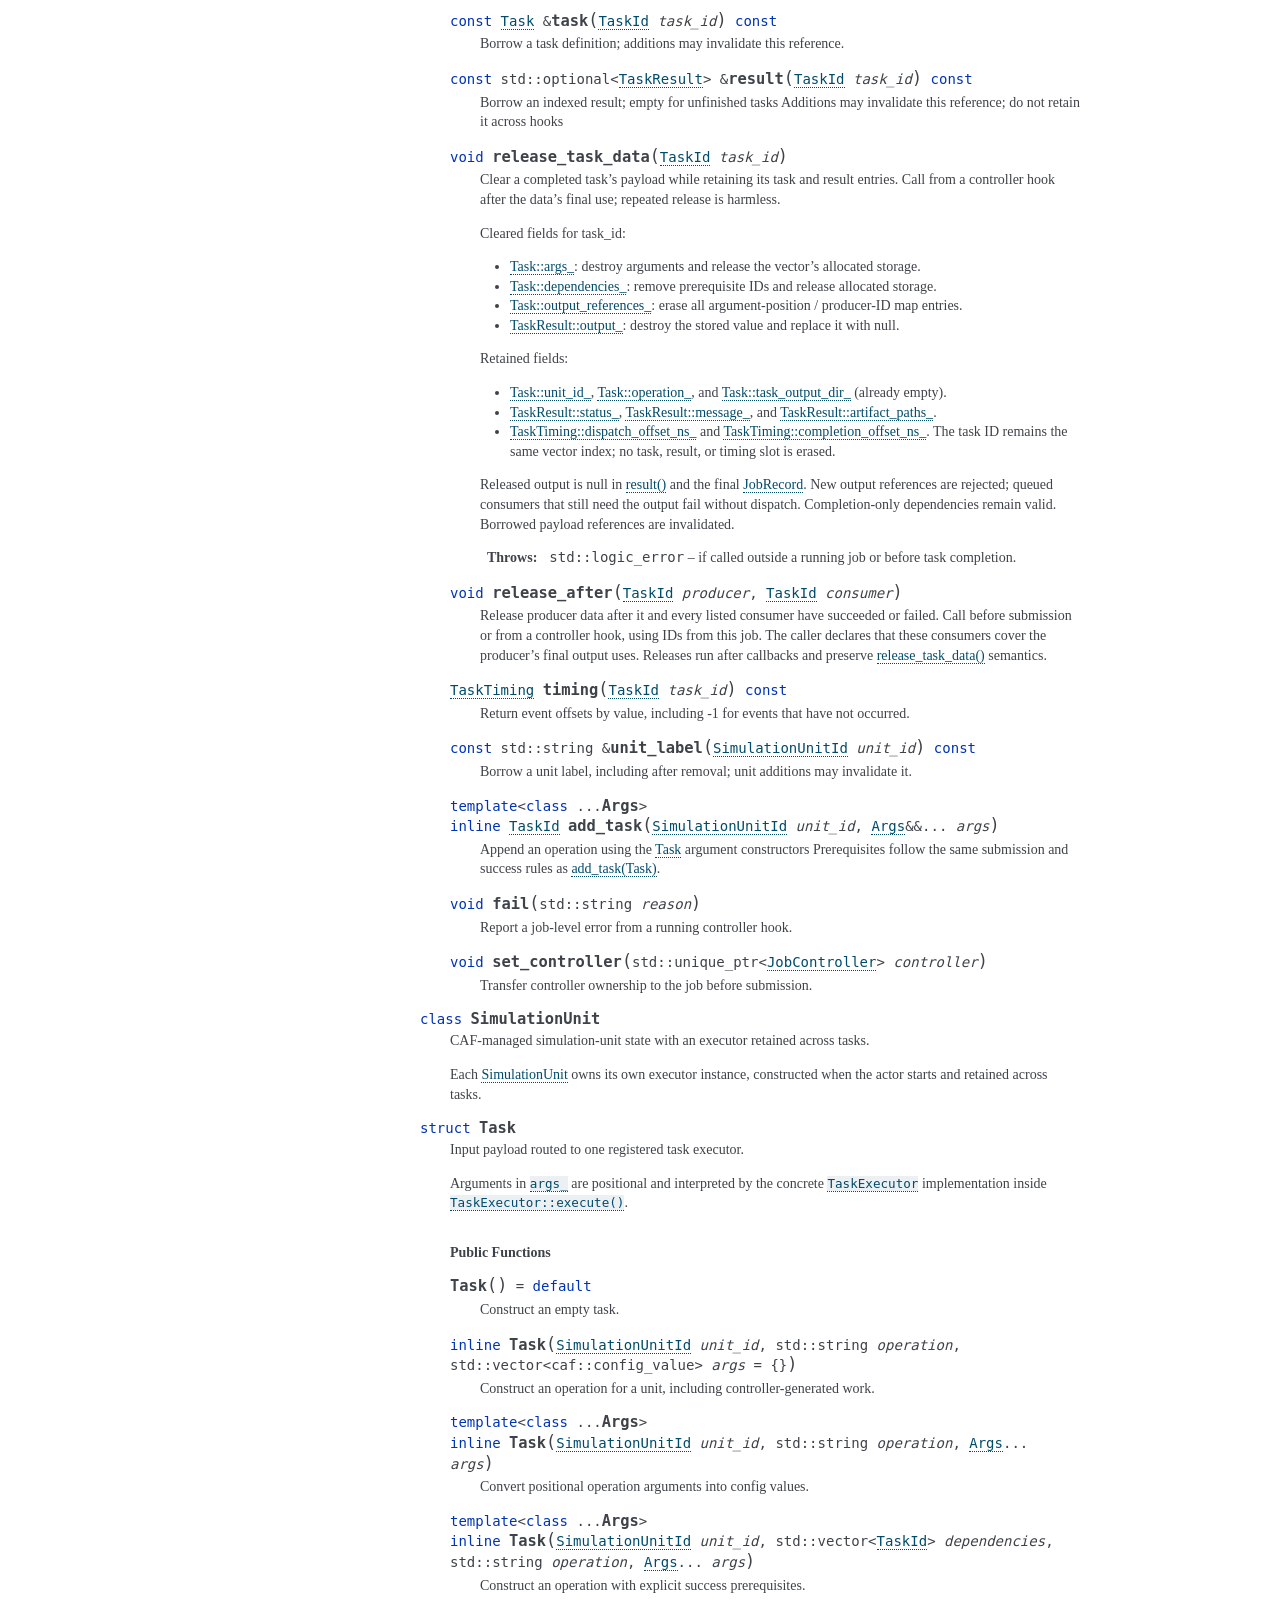
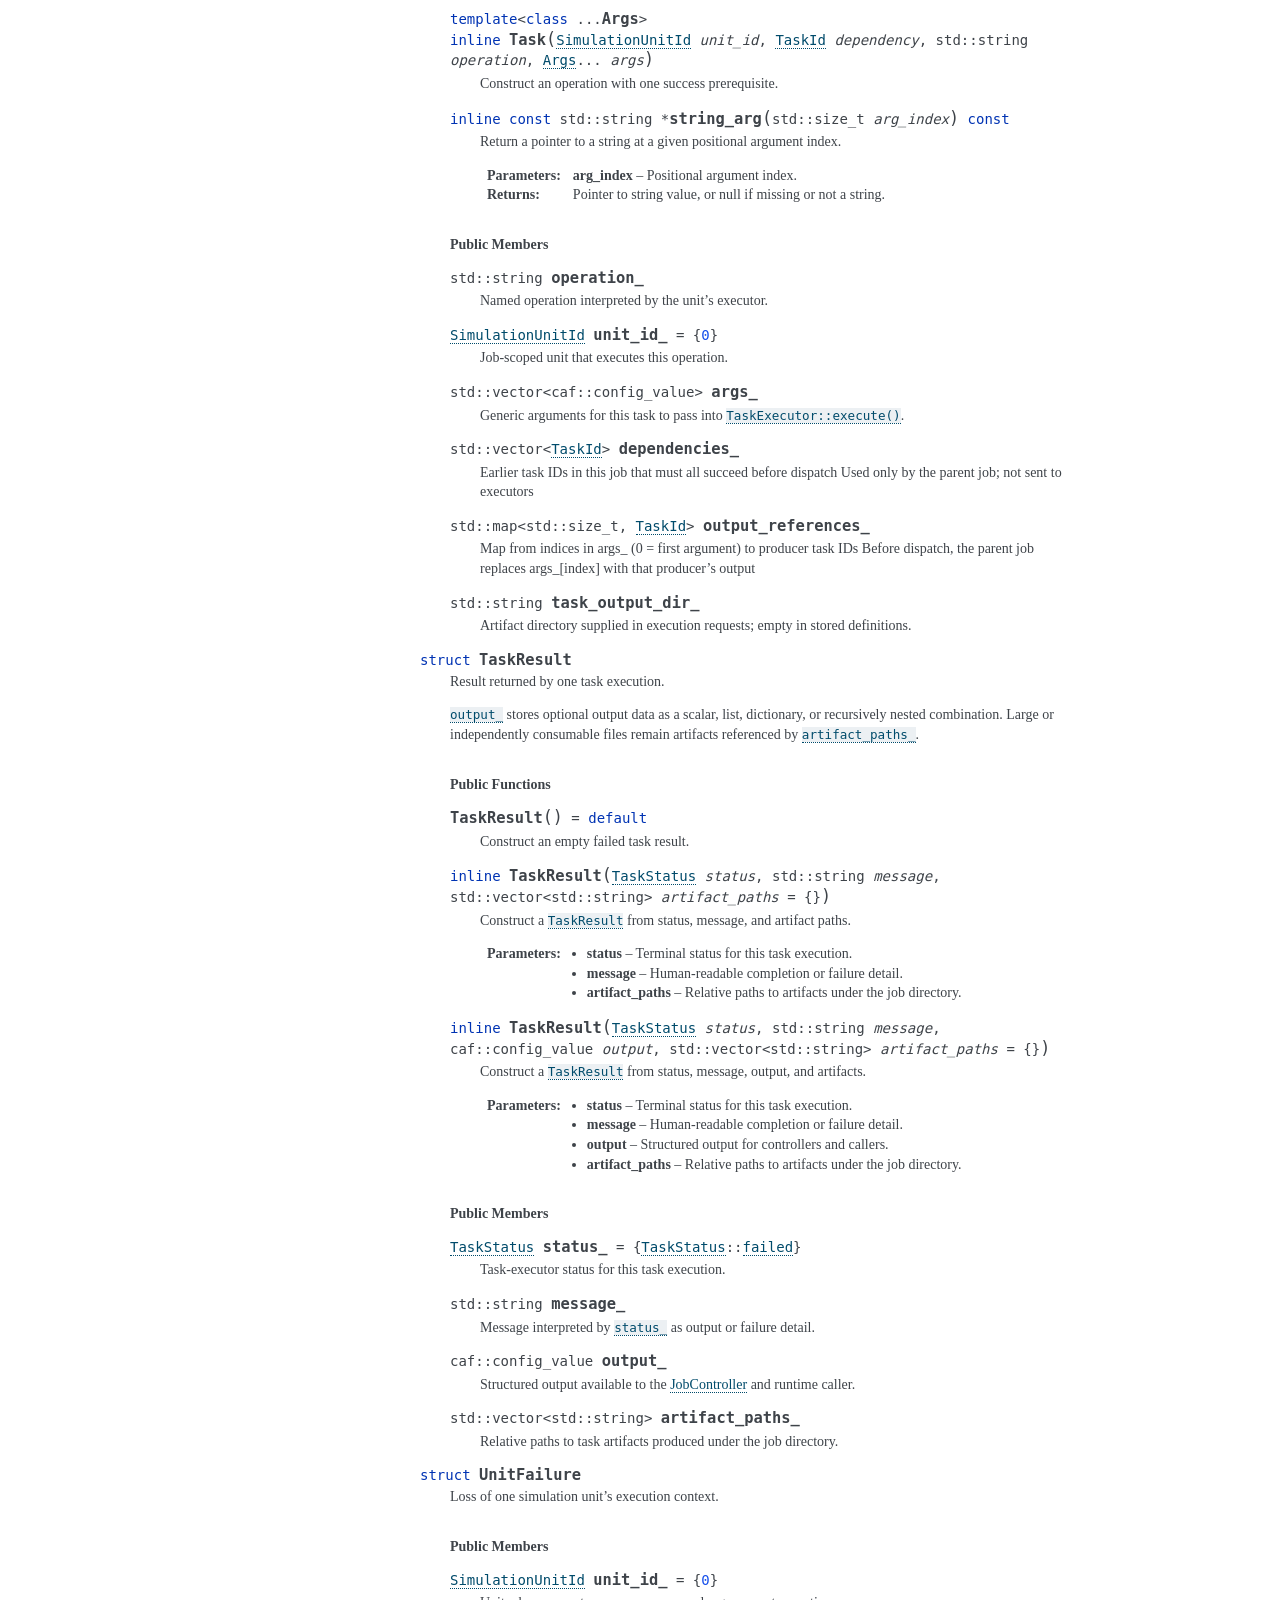
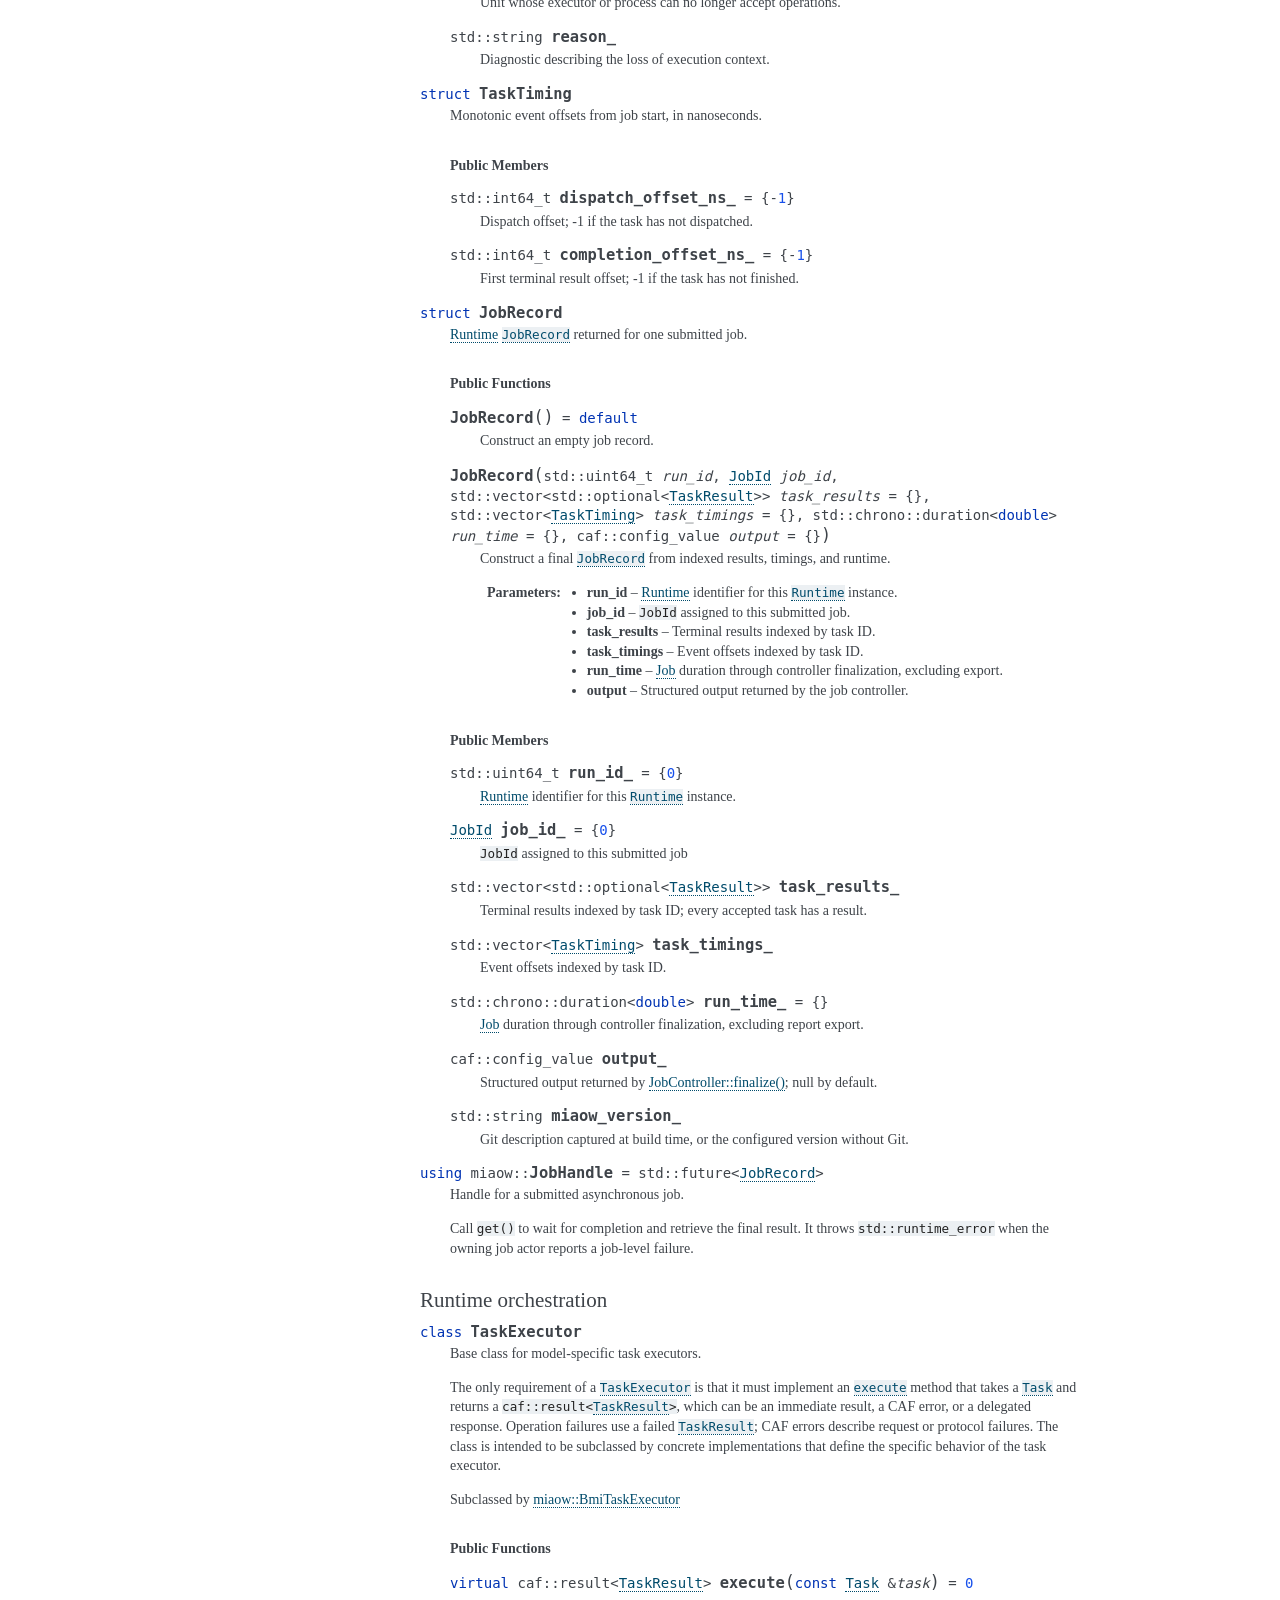
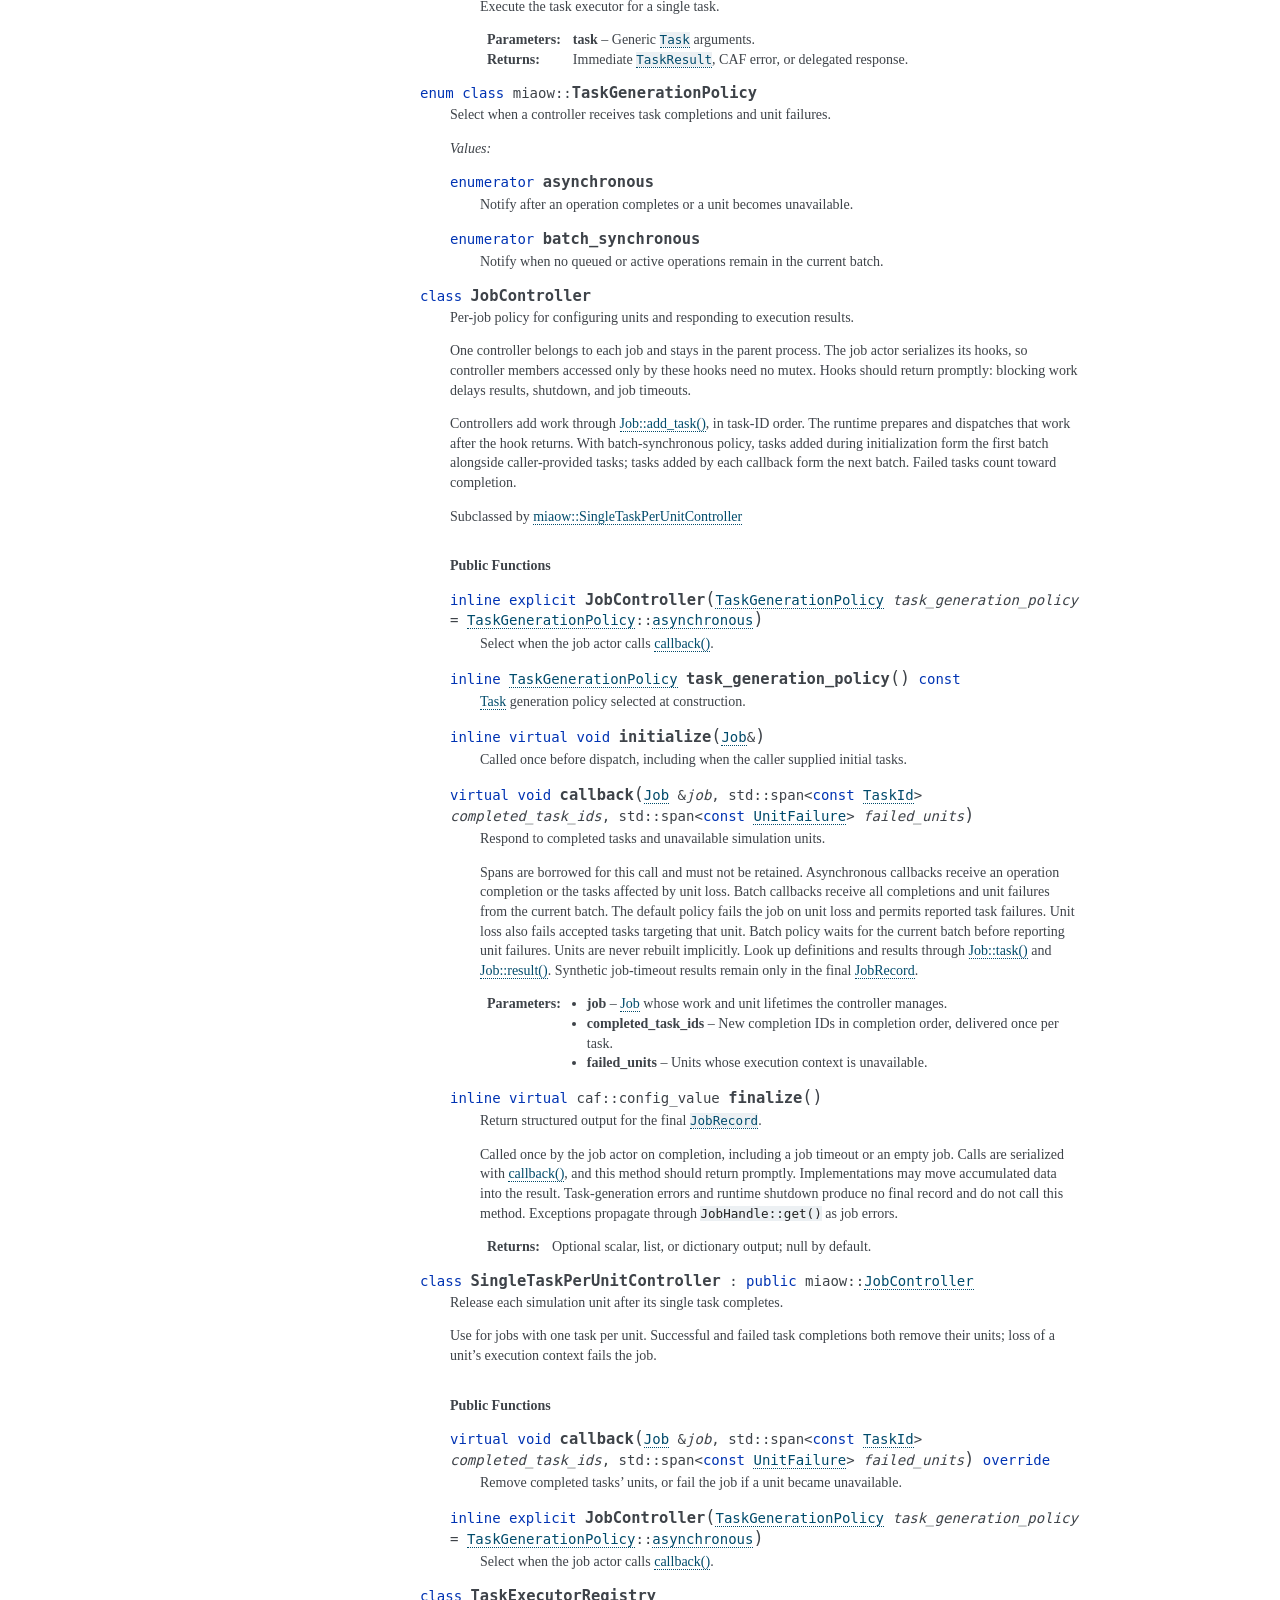
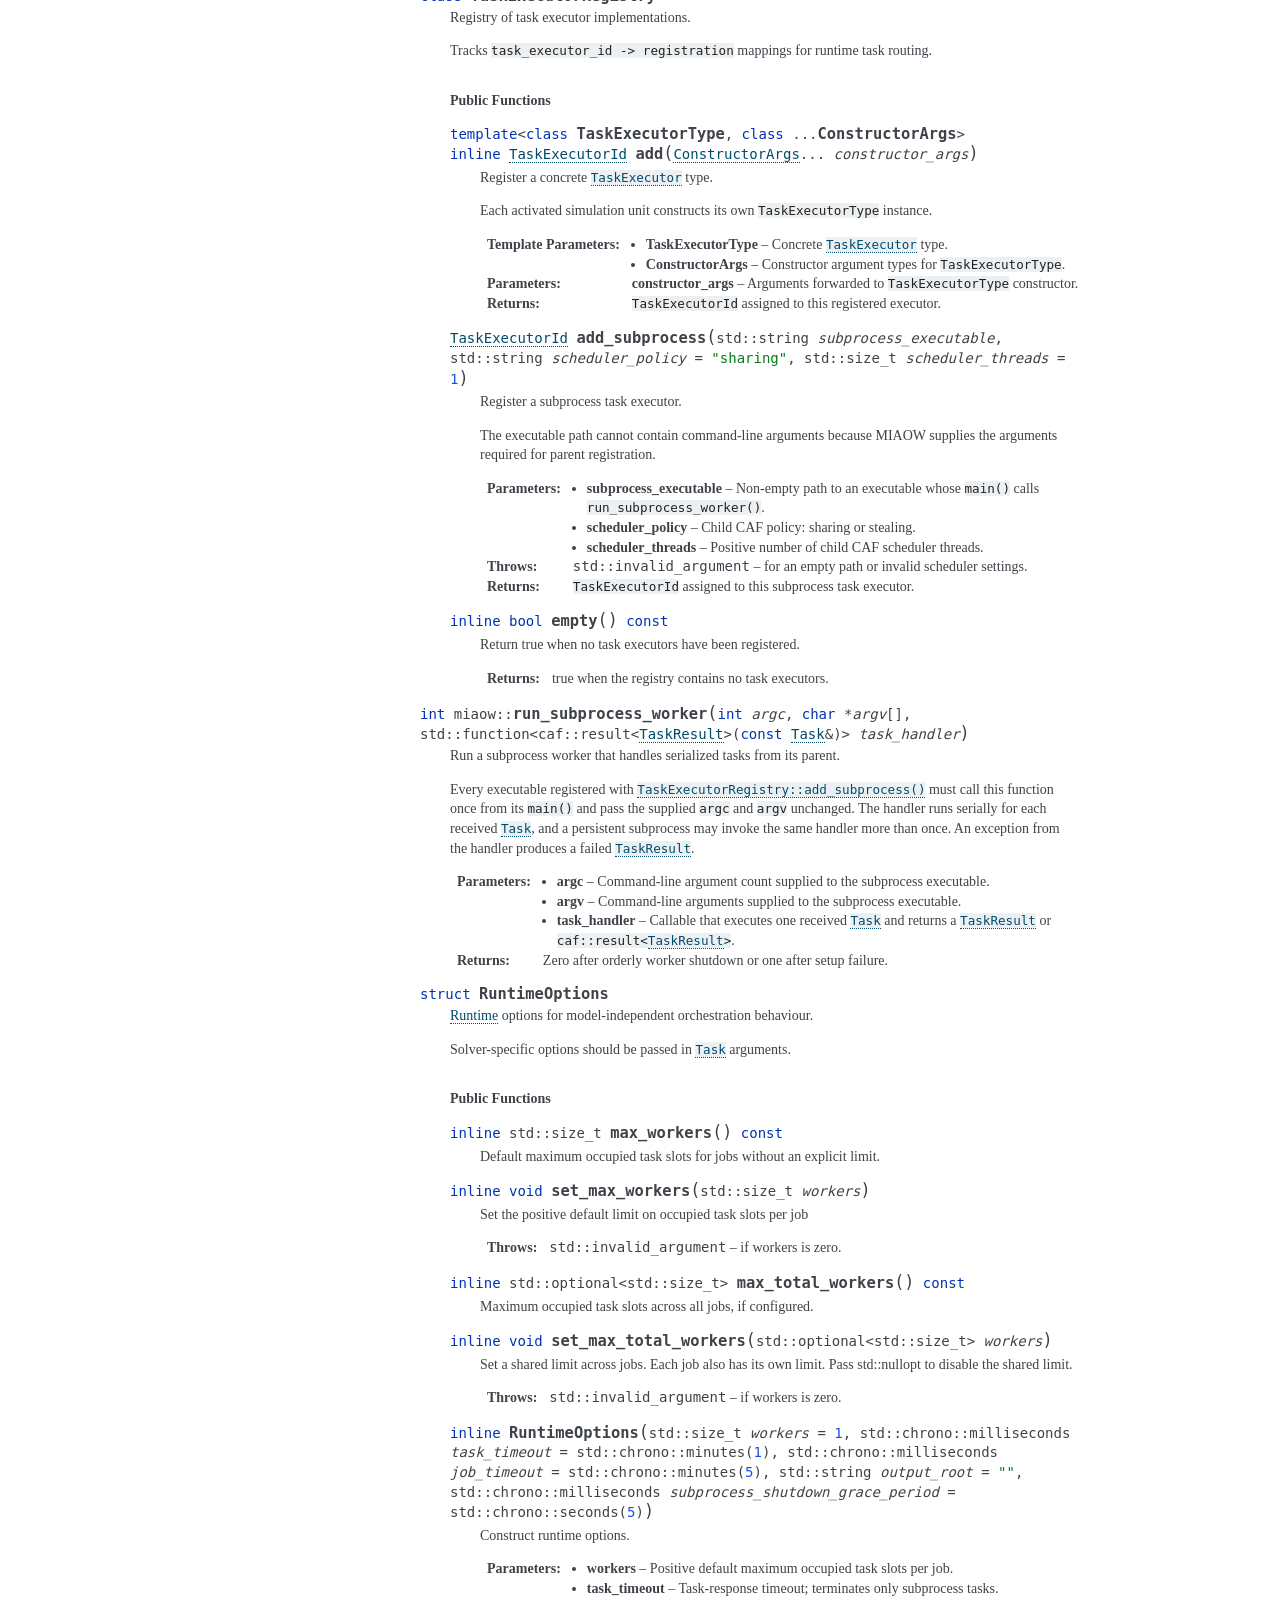
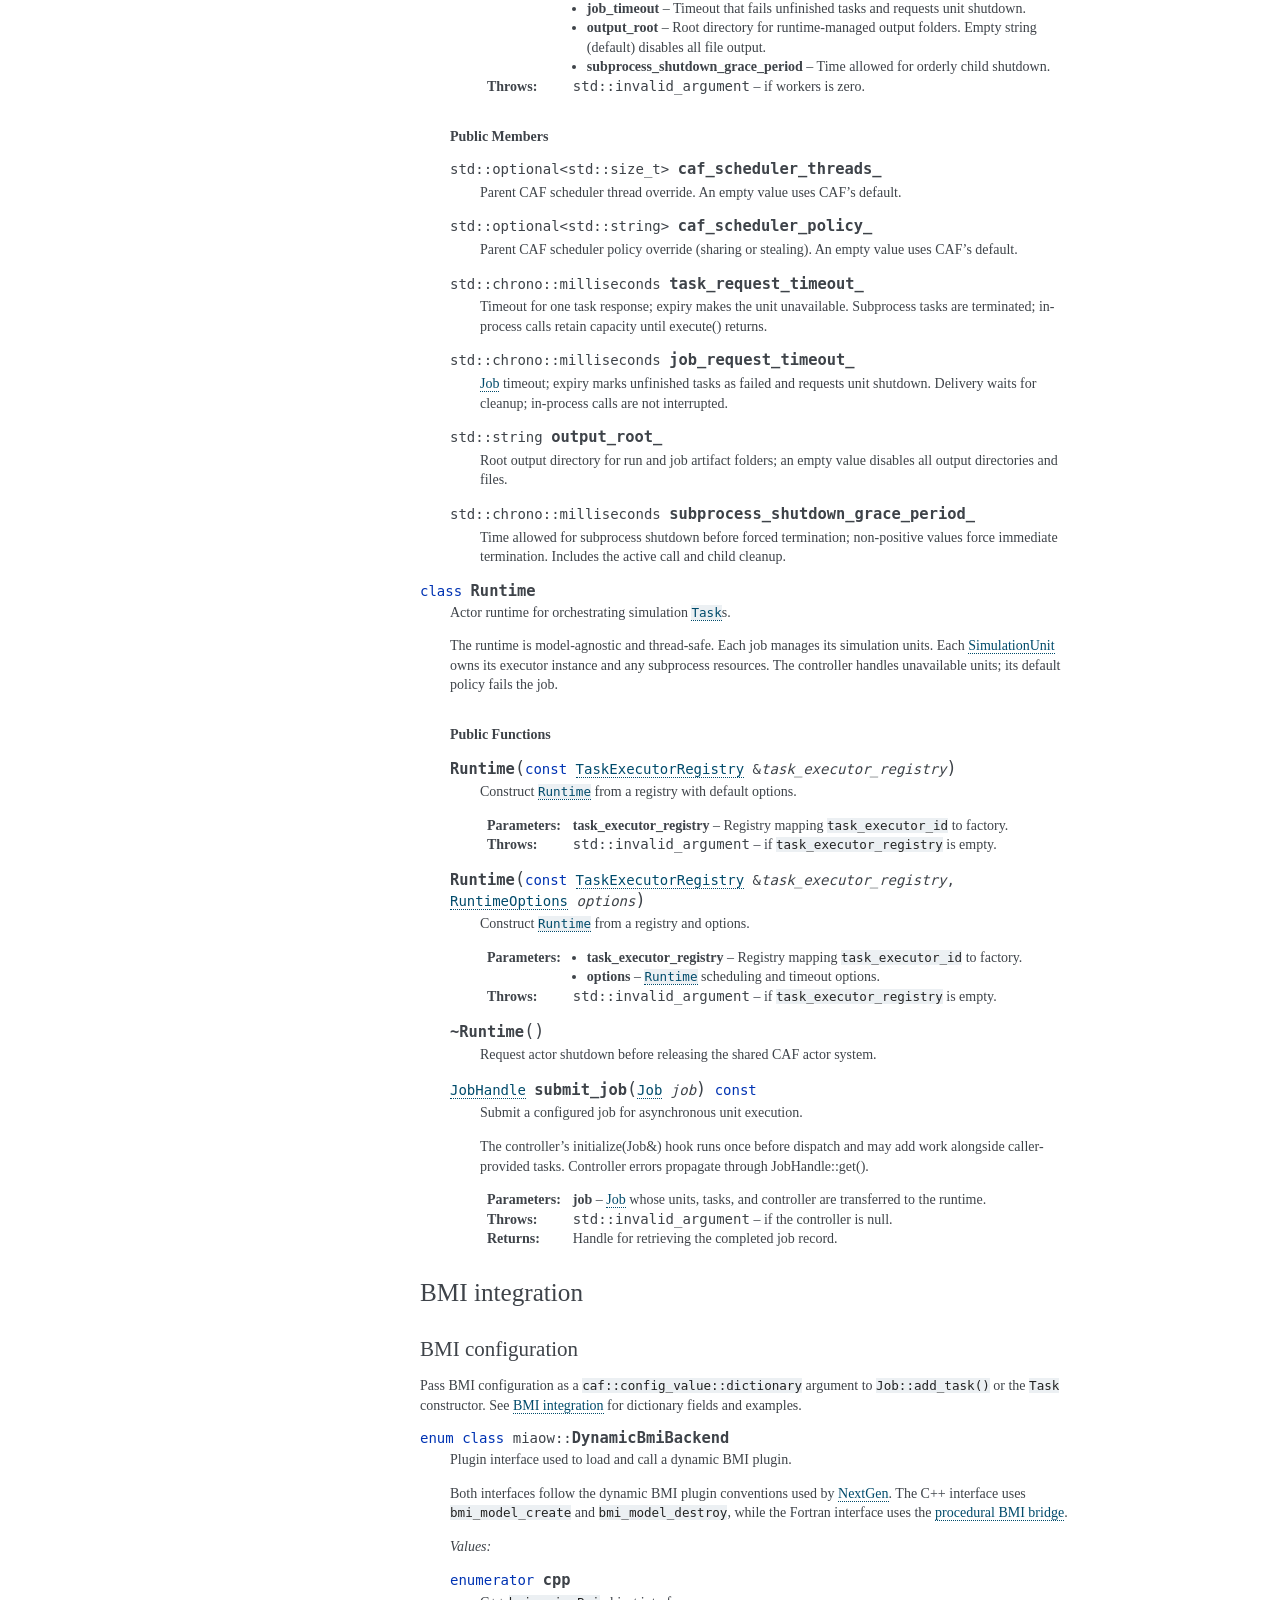
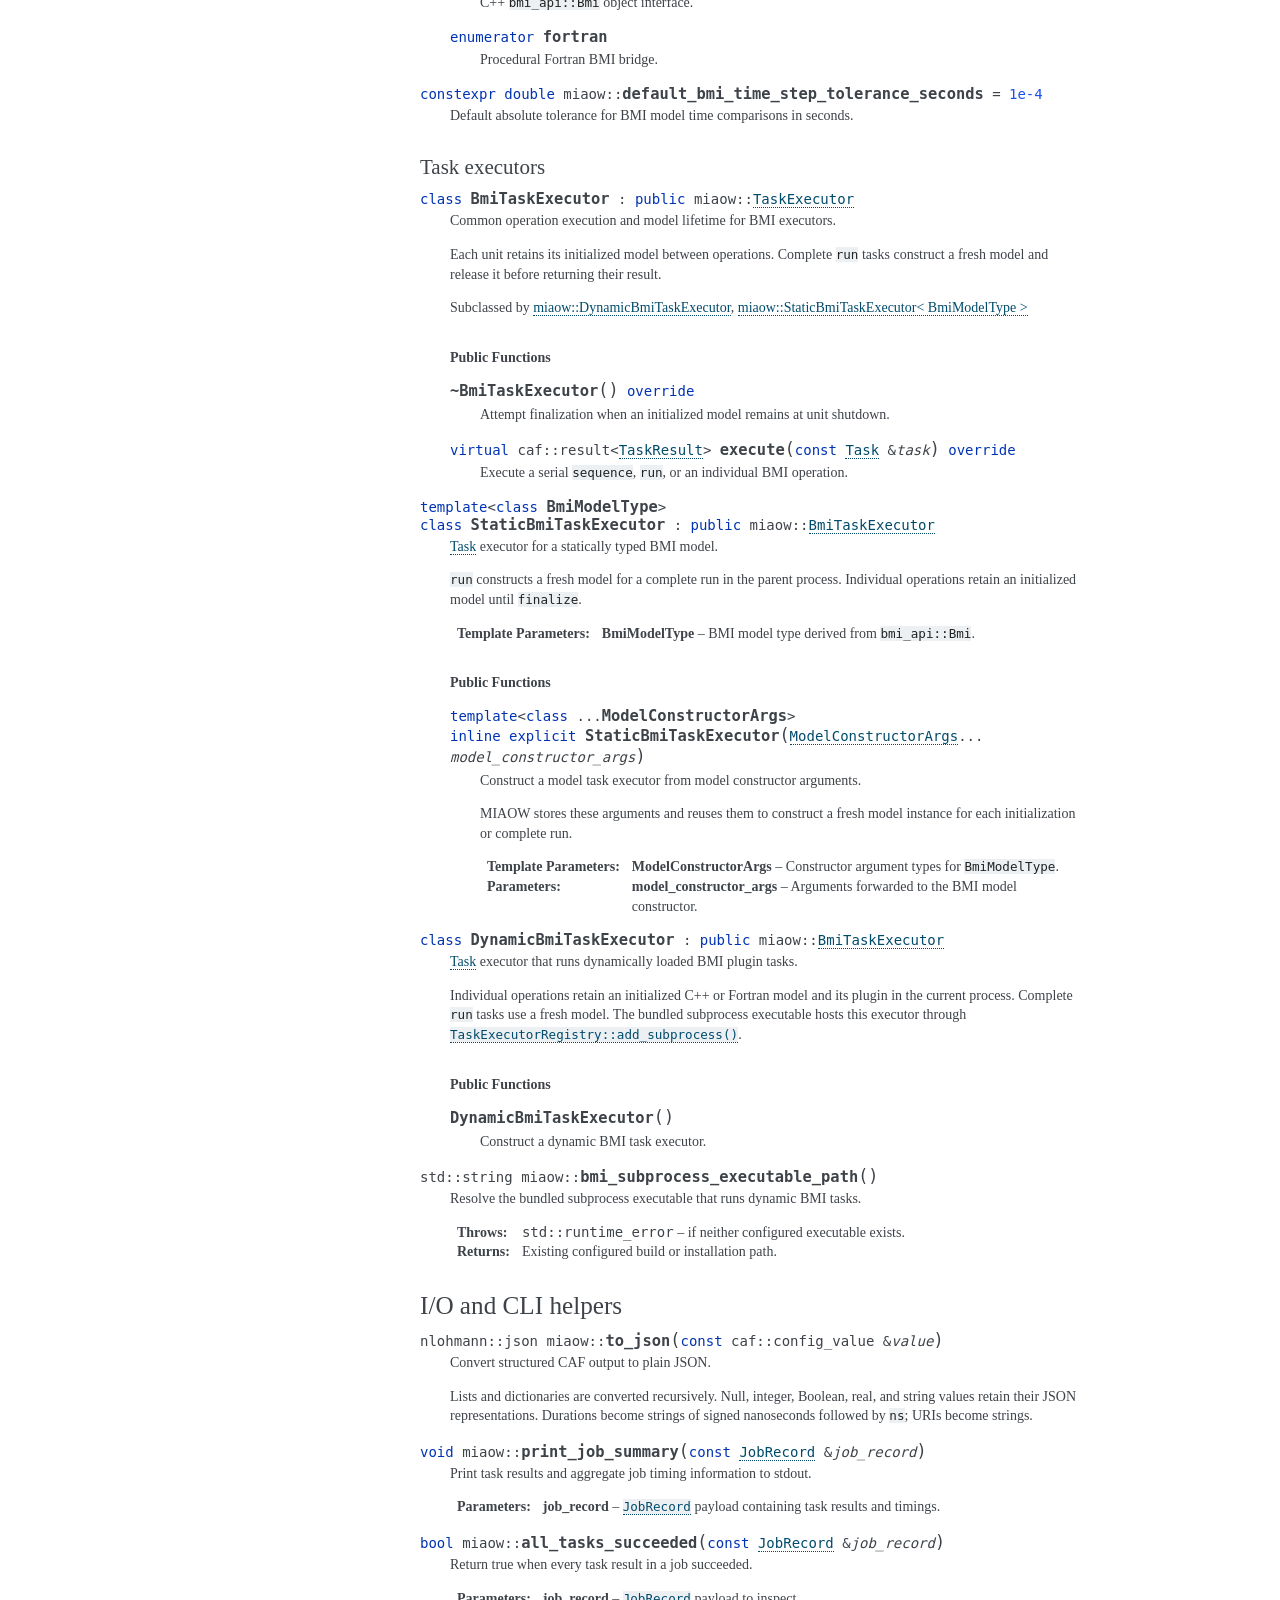
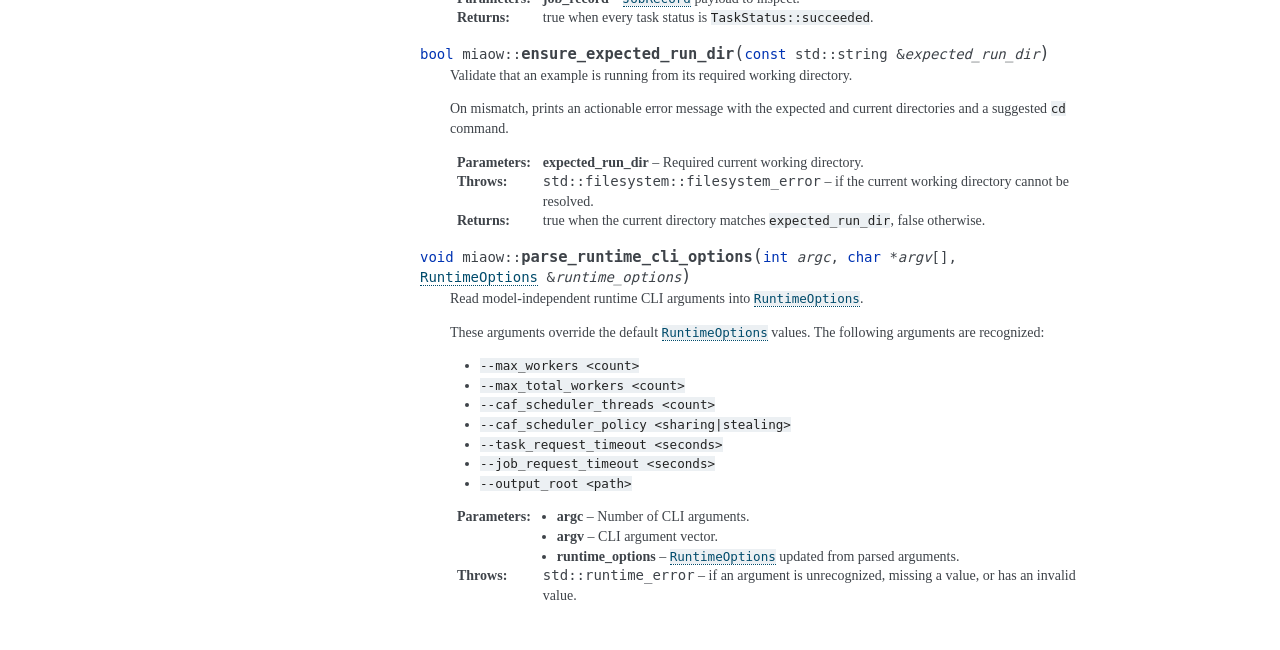
==== commit 1f836515: "deploy MIAOW documentation" ====
--- a/api.html
+++ b/api.html
@@ -698,16 +698,20 @@
 </dd></dl>
 
 <dl class="cpp function">
-<dt class="sig sig-object cpp" id="_CPPv4N5miaow20TaskExecutorRegistry14add_subprocessENSt6stringE">
-<span id="_CPPv3N5miaow20TaskExecutorRegistry14add_subprocessENSt6stringE"></span><span id="_CPPv2N5miaow20TaskExecutorRegistry14add_subprocessENSt6stringE"></span><span id="miaow::TaskExecutorRegistry::add_subprocess__ss"></span><span class="target" id="classmiaow_1_1TaskExecutorRegistry_1ae7153c3dfb0106ef5843eae1ea81c729"></span><a class="reference internal" href="#_CPPv4N5miaow14TaskExecutorIdE" title="miaow::TaskExecutorId"><span class="n"><span class="pre">TaskExecutorId</span></span></a><span class="w"> </span><span class="sig-name descname"><span class="n"><span class="pre">add_subprocess</span></span></span><span class="sig-paren">(</span><span class="n"><span class="pre">std</span></span><span class="p"><span class="pre">::</span></span><span class="n"><span class="pre">string</span></span><span class="w"> </span><span class="n sig-param"><span class="pre">subprocess_executable</span></span><span class="sig-paren">)</span><a class="headerlink" href="#_CPPv4N5miaow20TaskExecutorRegistry14add_subprocessENSt6stringE" title="Link to this definition">¶</a><br /></dt>
+<dt class="sig sig-object cpp" id="_CPPv4N5miaow20TaskExecutorRegistry14add_subprocessENSt6stringENSt6stringENSt6size_tE">
+<span id="_CPPv3N5miaow20TaskExecutorRegistry14add_subprocessENSt6stringENSt6stringENSt6size_tE"></span><span id="_CPPv2N5miaow20TaskExecutorRegistry14add_subprocessENSt6stringENSt6stringENSt6size_tE"></span><span id="miaow::TaskExecutorRegistry::add_subprocess__ss.ss.std::s"></span><span class="target" id="classmiaow_1_1TaskExecutorRegistry_1a9594a7852ee9380b56bed62aafb2eeef"></span><a class="reference internal" href="#_CPPv4N5miaow14TaskExecutorIdE" title="miaow::TaskExecutorId"><span class="n"><span class="pre">TaskExecutorId</span></span></a><span class="w"> </span><span class="sig-name descname"><span class="n"><span class="pre">add_subprocess</span></span></span><span class="sig-paren">(</span><span class="n"><span class="pre">std</span></span><span class="p"><span class="pre">::</span></span><span class="n"><span class="pre">string</span></span><span class="w"> </span><span class="n sig-param"><span class="pre">subprocess_executable</span></span>, <span class="n"><span class="pre">std</span></span><span class="p"><span class="pre">::</span></span><span class="n"><span class="pre">string</span></span><span class="w"> </span><span class="n sig-param"><span class="pre">scheduler_policy</span></span><span class="w"> </span><span class="p"><span class="pre">=</span></span><span class="w"> </span><span class="s"><span class="pre">&quot;sharing&quot;</span></span>, <span class="n"><span class="pre">std</span></span><span class="p"><span class="pre">::</span></span><span class="n"><span class="pre">size_t</span></span><span class="w"> </span><span class="n sig-param"><span class="pre">scheduler_threads</span></span><span class="w"> </span><span class="p"><span class="pre">=</span></span><span class="w"> </span><span class="m"><span class="pre">1</span></span><span class="sig-paren">)</span><a class="headerlink" href="#_CPPv4N5miaow20TaskExecutorRegistry14add_subprocessENSt6stringENSt6stringENSt6size_tE" title="Link to this definition">¶</a><br /></dt>
 <dd><p>Register a subprocess task executor. </p>
 <p>The executable path cannot contain command-line arguments because MIAOW supplies the arguments required for parent registration.</p>
 <dl class="field-list simple">
 <dt class="field-odd">Parameters<span class="colon">:</span></dt>
-<dd class="field-odd"><p><strong>subprocess_executable</strong> – Non-empty path to an executable whose <code class="docutils literal notranslate"><span class="pre">main()</span></code> calls <code class="docutils literal notranslate"><span class="pre">run_subprocess_worker()</span></code>. </p>
+<dd class="field-odd"><ul class="simple">
+<li><p><strong>subprocess_executable</strong> – Non-empty path to an executable whose <code class="docutils literal notranslate"><span class="pre">main()</span></code> calls <code class="docutils literal notranslate"><span class="pre">run_subprocess_worker()</span></code>. </p></li>
+<li><p><strong>scheduler_policy</strong> – Child CAF policy: sharing or stealing. </p></li>
+<li><p><strong>scheduler_threads</strong> – Positive number of child CAF scheduler threads. </p></li>
+</ul>
 </dd>
 <dt class="field-even">Throws<span class="colon">:</span></dt>
-<dd class="field-even"><p><span><span class="cpp-expr sig sig-inline cpp"><span class="n">std</span><span class="p">::</span><span class="n">invalid_argument</span></span></span> – if <code class="docutils literal notranslate"><span class="pre">subprocess_executable</span></code> is empty. </p>
+<dd class="field-even"><p><span><span class="cpp-expr sig sig-inline cpp"><span class="n">std</span><span class="p">::</span><span class="n">invalid_argument</span></span></span> – for an empty path or invalid scheduler settings. </p>
 </dd>
 <dt class="field-odd">Returns<span class="colon">:</span></dt>
 <dd class="field-odd"><p><code class="docutils literal notranslate"><span class="pre">TaskExecutorId</span></code> assigned to this subprocess task executor. </p>
@@ -733,7 +737,7 @@
 <dt class="sig sig-object cpp" id="_CPPv4N5miaow21run_subprocess_workerEiA_PcNSt8functionIFN3caf6resultI10TaskResultEERK4TaskEEE">
 <span id="_CPPv3N5miaow21run_subprocess_workerEiA_PcNSt8functionIFN3caf6resultI10TaskResultEERK4TaskEEE"></span><span id="_CPPv2N5miaow21run_subprocess_workerEiA_PcNSt8functionIFN3caf6resultI10TaskResultEERK4TaskEEE"></span><span class="target" id="miaow_8hpp_1a6d9ce626095de463b2b9e88e07374286"></span><span class="kt"><span class="pre">int</span></span><span class="w"> </span><span class="sig-prename descclassname"><span class="n"><span class="pre">miaow</span></span><span class="p"><span class="pre">::</span></span></span><span class="sig-name descname"><span class="n"><span class="pre">run_subprocess_worker</span></span></span><span class="sig-paren">(</span><span class="kt"><span class="pre">int</span></span><span class="w"> </span><span class="n sig-param"><span class="pre">argc</span></span>, <span class="kt"><span class="pre">char</span></span><span class="w"> </span><span class="p"><span class="pre">*</span></span><span class="n sig-param"><span class="pre">argv</span></span><span class="p"><span class="pre">[</span></span><span class="p"><span class="pre">]</span></span>, <span class="n"><span class="pre">std</span></span><span class="p"><span class="pre">::</span></span><span class="n"><span class="pre">function</span></span><span class="p"><span class="pre">&lt;</span></span><span class="n"><span class="pre">caf</span></span><span class="p"><span class="pre">::</span></span><span class="n"><span class="pre">result</span></span><span class="p"><span class="pre">&lt;</span></span><a class="reference internal" href="#_CPPv4N5miaow10TaskResultE" title="miaow::TaskResult"><span class="n"><span class="pre">TaskResult</span></span></a><span class="p"><span class="pre">&gt;</span></span><span class="p"><span class="pre">(</span></span><span class="k"><span class="pre">const</span></span><span class="w"> </span><a class="reference internal" href="#_CPPv4N5miaow4TaskE" title="miaow::Task"><span class="n"><span class="pre">Task</span></span></a><span class="p"><span class="pre">&amp;</span></span><span class="p"><span class="pre">)</span></span><span class="p"><span class="pre">&gt;</span></span><span class="w"> </span><span class="n sig-param"><span class="pre">task_handler</span></span><span class="sig-paren">)</span><a class="headerlink" href="#_CPPv4N5miaow21run_subprocess_workerEiA_PcNSt8functionIFN3caf6resultI10TaskResultEERK4TaskEEE" title="Link to this definition">¶</a><br /></dt>
 <dd><p>Run a subprocess worker that handles serialized tasks from its parent. </p>
-<p>Every executable registered with <code class="docutils literal notranslate"><a class="reference internal" href="#classmiaow_1_1TaskExecutorRegistry_1ae7153c3dfb0106ef5843eae1ea81c729"><span class="std std-ref"><span class="pre">TaskExecutorRegistry::add_subprocess()</span></span></a></code> must call this function once from its <code class="docutils literal notranslate"><span class="pre">main()</span></code> and pass the supplied <code class="docutils literal notranslate"><span class="pre">argc</span></code> and <code class="docutils literal notranslate"><span class="pre">argv</span></code> unchanged. The handler runs serially for each received <code class="docutils literal notranslate"><a class="reference internal" href="#structmiaow_1_1Task"><span class="std std-ref"><span class="pre">Task</span></span></a></code>, and a persistent subprocess may invoke the same handler more than once. An exception from the handler produces a failed <code class="docutils literal notranslate"><a class="reference internal" href="#structmiaow_1_1TaskResult"><span class="std std-ref"><span class="pre">TaskResult</span></span></a></code>.</p>
+<p>Every executable registered with <code class="docutils literal notranslate"><a class="reference internal" href="#classmiaow_1_1TaskExecutorRegistry_1a9594a7852ee9380b56bed62aafb2eeef"><span class="std std-ref"><span class="pre">TaskExecutorRegistry::add_subprocess()</span></span></a></code> must call this function once from its <code class="docutils literal notranslate"><span class="pre">main()</span></code> and pass the supplied <code class="docutils literal notranslate"><span class="pre">argc</span></code> and <code class="docutils literal notranslate"><span class="pre">argv</span></code> unchanged. The handler runs serially for each received <code class="docutils literal notranslate"><a class="reference internal" href="#structmiaow_1_1Task"><span class="std std-ref"><span class="pre">Task</span></span></a></code>, and a persistent subprocess may invoke the same handler more than once. An exception from the handler produces a failed <code class="docutils literal notranslate"><a class="reference internal" href="#structmiaow_1_1TaskResult"><span class="std std-ref"><span class="pre">TaskResult</span></span></a></code>.</p>
 <dl class="field-list simple">
 <dt class="field-odd">Parameters<span class="colon">:</span></dt>
 <dd class="field-odd"><ul class="simple">
@@ -812,6 +816,18 @@
 </div>
 <div class="breathe-sectiondef docutils container">
 <p class="breathe-sectiondef-title rubric" id="breathe-section-title-public-members">Public Members</p>
+<dl class="cpp var">
+<dt class="sig sig-object cpp" id="_CPPv4N5miaow14RuntimeOptions22caf_scheduler_threads_E">
+<span id="_CPPv3N5miaow14RuntimeOptions22caf_scheduler_threads_E"></span><span id="_CPPv2N5miaow14RuntimeOptions22caf_scheduler_threads_E"></span><span id="miaow::RuntimeOptions::caf_scheduler_threads___std::optional:std::s:"></span><span class="target" id="structmiaow_1_1RuntimeOptions_1aceda39f9540d5a44ed9a122733c9ab90"></span><span class="n"><span class="pre">std</span></span><span class="p"><span class="pre">::</span></span><span class="n"><span class="pre">optional</span></span><span class="p"><span class="pre">&lt;</span></span><span class="n"><span class="pre">std</span></span><span class="p"><span class="pre">::</span></span><span class="n"><span class="pre">size_t</span></span><span class="p"><span class="pre">&gt;</span></span><span class="w"> </span><span class="sig-name descname"><span class="n"><span class="pre">caf_scheduler_threads_</span></span></span><a class="headerlink" href="#_CPPv4N5miaow14RuntimeOptions22caf_scheduler_threads_E" title="Link to this definition">¶</a><br /></dt>
+<dd><p>Parent CAF scheduler thread override. An empty value uses CAF’s default. </p>
+</dd></dl>
+
+<dl class="cpp var">
+<dt class="sig sig-object cpp" id="_CPPv4N5miaow14RuntimeOptions21caf_scheduler_policy_E">
+<span id="_CPPv3N5miaow14RuntimeOptions21caf_scheduler_policy_E"></span><span id="_CPPv2N5miaow14RuntimeOptions21caf_scheduler_policy_E"></span><span id="miaow::RuntimeOptions::caf_scheduler_policy___std::optional:ss:"></span><span class="target" id="structmiaow_1_1RuntimeOptions_1a340fe121a7ad5a926844cba560c53818"></span><span class="n"><span class="pre">std</span></span><span class="p"><span class="pre">::</span></span><span class="n"><span class="pre">optional</span></span><span class="p"><span class="pre">&lt;</span></span><span class="n"><span class="pre">std</span></span><span class="p"><span class="pre">::</span></span><span class="n"><span class="pre">string</span></span><span class="p"><span class="pre">&gt;</span></span><span class="w"> </span><span class="sig-name descname"><span class="n"><span class="pre">caf_scheduler_policy_</span></span></span><a class="headerlink" href="#_CPPv4N5miaow14RuntimeOptions21caf_scheduler_policy_E" title="Link to this definition">¶</a><br /></dt>
+<dd><p>Parent CAF scheduler policy override (sharing or stealing). An empty value uses CAF’s default. </p>
+</dd></dl>
+
 <dl class="cpp var">
 <dt class="sig sig-object cpp" id="_CPPv4N5miaow14RuntimeOptions21task_request_timeout_E">
 <span id="_CPPv3N5miaow14RuntimeOptions21task_request_timeout_E"></span><span id="_CPPv2N5miaow14RuntimeOptions21task_request_timeout_E"></span><span id="miaow::RuntimeOptions::task_request_timeout___std::chrono::milliseconds"></span><span class="target" id="structmiaow_1_1RuntimeOptions_1ae538f8d266fb40be0fd66a8a4276fec9"></span><span class="n"><span class="pre">std</span></span><span class="p"><span class="pre">::</span></span><span class="n"><span class="pre">chrono</span></span><span class="p"><span class="pre">::</span></span><span class="n"><span class="pre">milliseconds</span></span><span class="w"> </span><span class="sig-name descname"><span class="n"><span class="pre">task_request_timeout_</span></span></span><a class="headerlink" href="#_CPPv4N5miaow14RuntimeOptions21task_request_timeout_E" title="Link to this definition">¶</a><br /></dt>
@@ -997,7 +1013,7 @@
 <dt class="sig sig-object cpp" id="_CPPv4N5miaow22DynamicBmiTaskExecutorE">
 <span id="_CPPv3N5miaow22DynamicBmiTaskExecutorE"></span><span id="_CPPv2N5miaow22DynamicBmiTaskExecutorE"></span><span id="miaow::DynamicBmiTaskExecutor"></span><span class="target" id="classmiaow_1_1DynamicBmiTaskExecutor"></span><span class="k"><span class="pre">class</span></span><span class="w"> </span><span class="sig-name descname"><span class="n"><span class="pre">DynamicBmiTaskExecutor</span></span></span><span class="w"> </span><span class="p"><span class="pre">:</span></span><span class="w"> </span><span class="k"><span class="pre">public</span></span><span class="w"> </span><span class="n"><span class="pre">miaow</span></span><span class="p"><span class="pre">::</span></span><a class="reference internal" href="#_CPPv4N5miaow15BmiTaskExecutorE" title="miaow::BmiTaskExecutor"><span class="n"><span class="pre">BmiTaskExecutor</span></span></a><a class="headerlink" href="#_CPPv4N5miaow22DynamicBmiTaskExecutorE" title="Link to this definition">¶</a><br /></dt>
 <dd><p><a class="reference internal" href="#structmiaow_1_1Task"><span class="std std-ref">Task</span></a> executor that runs dynamically loaded BMI plugin tasks. </p>
-<p>Individual operations retain an initialized C++ or Fortran model and its plugin in the current process. Complete <code class="docutils literal notranslate"><span class="pre">run</span></code> tasks use a fresh model. The bundled subprocess executable hosts this executor through <code class="docutils literal notranslate"><a class="reference internal" href="#classmiaow_1_1TaskExecutorRegistry_1ae7153c3dfb0106ef5843eae1ea81c729"><span class="std std-ref"><span class="pre">TaskExecutorRegistry::add_subprocess()</span></span></a></code>. </p>
+<p>Individual operations retain an initialized C++ or Fortran model and its plugin in the current process. Complete <code class="docutils literal notranslate"><span class="pre">run</span></code> tasks use a fresh model. The bundled subprocess executable hosts this executor through <code class="docutils literal notranslate"><a class="reference internal" href="#classmiaow_1_1TaskExecutorRegistry_1a9594a7852ee9380b56bed62aafb2eeef"><span class="std std-ref"><span class="pre">TaskExecutorRegistry::add_subprocess()</span></span></a></code>. </p>
 <div class="breathe-sectiondef docutils container">
 <p class="breathe-sectiondef-title rubric" id="breathe-section-title-public-functions">Public Functions</p>
 <dl class="cpp function">
@@ -1084,6 +1100,8 @@
 <p>These arguments override the default <code class="docutils literal notranslate"><a class="reference internal" href="#structmiaow_1_1RuntimeOptions"><span class="std std-ref"><span class="pre">RuntimeOptions</span></span></a></code> values. The following arguments are recognized:<ul class="simple">
 <li><p><code class="docutils literal notranslate"><span class="pre">--max_workers</span> <span class="pre">&lt;count&gt;</span></code></p></li>
 <li><p><code class="docutils literal notranslate"><span class="pre">--max_total_workers</span> <span class="pre">&lt;count&gt;</span></code></p></li>
+<li><p><code class="docutils literal notranslate"><span class="pre">--caf_scheduler_threads</span> <span class="pre">&lt;count&gt;</span></code></p></li>
+<li><p><code class="docutils literal notranslate"><span class="pre">--caf_scheduler_policy</span> <span class="pre">&lt;sharing|stealing&gt;</span></code></p></li>
 <li><p><code class="docutils literal notranslate"><span class="pre">--task_request_timeout</span> <span class="pre">&lt;seconds&gt;</span></code></p></li>
 <li><p><code class="docutils literal notranslate"><span class="pre">--job_request_timeout</span> <span class="pre">&lt;seconds&gt;</span></code></p></li>
 <li><p><code class="docutils literal notranslate"><span class="pre">--output_root</span> <span class="pre">&lt;path&gt;</span></code></p></li>
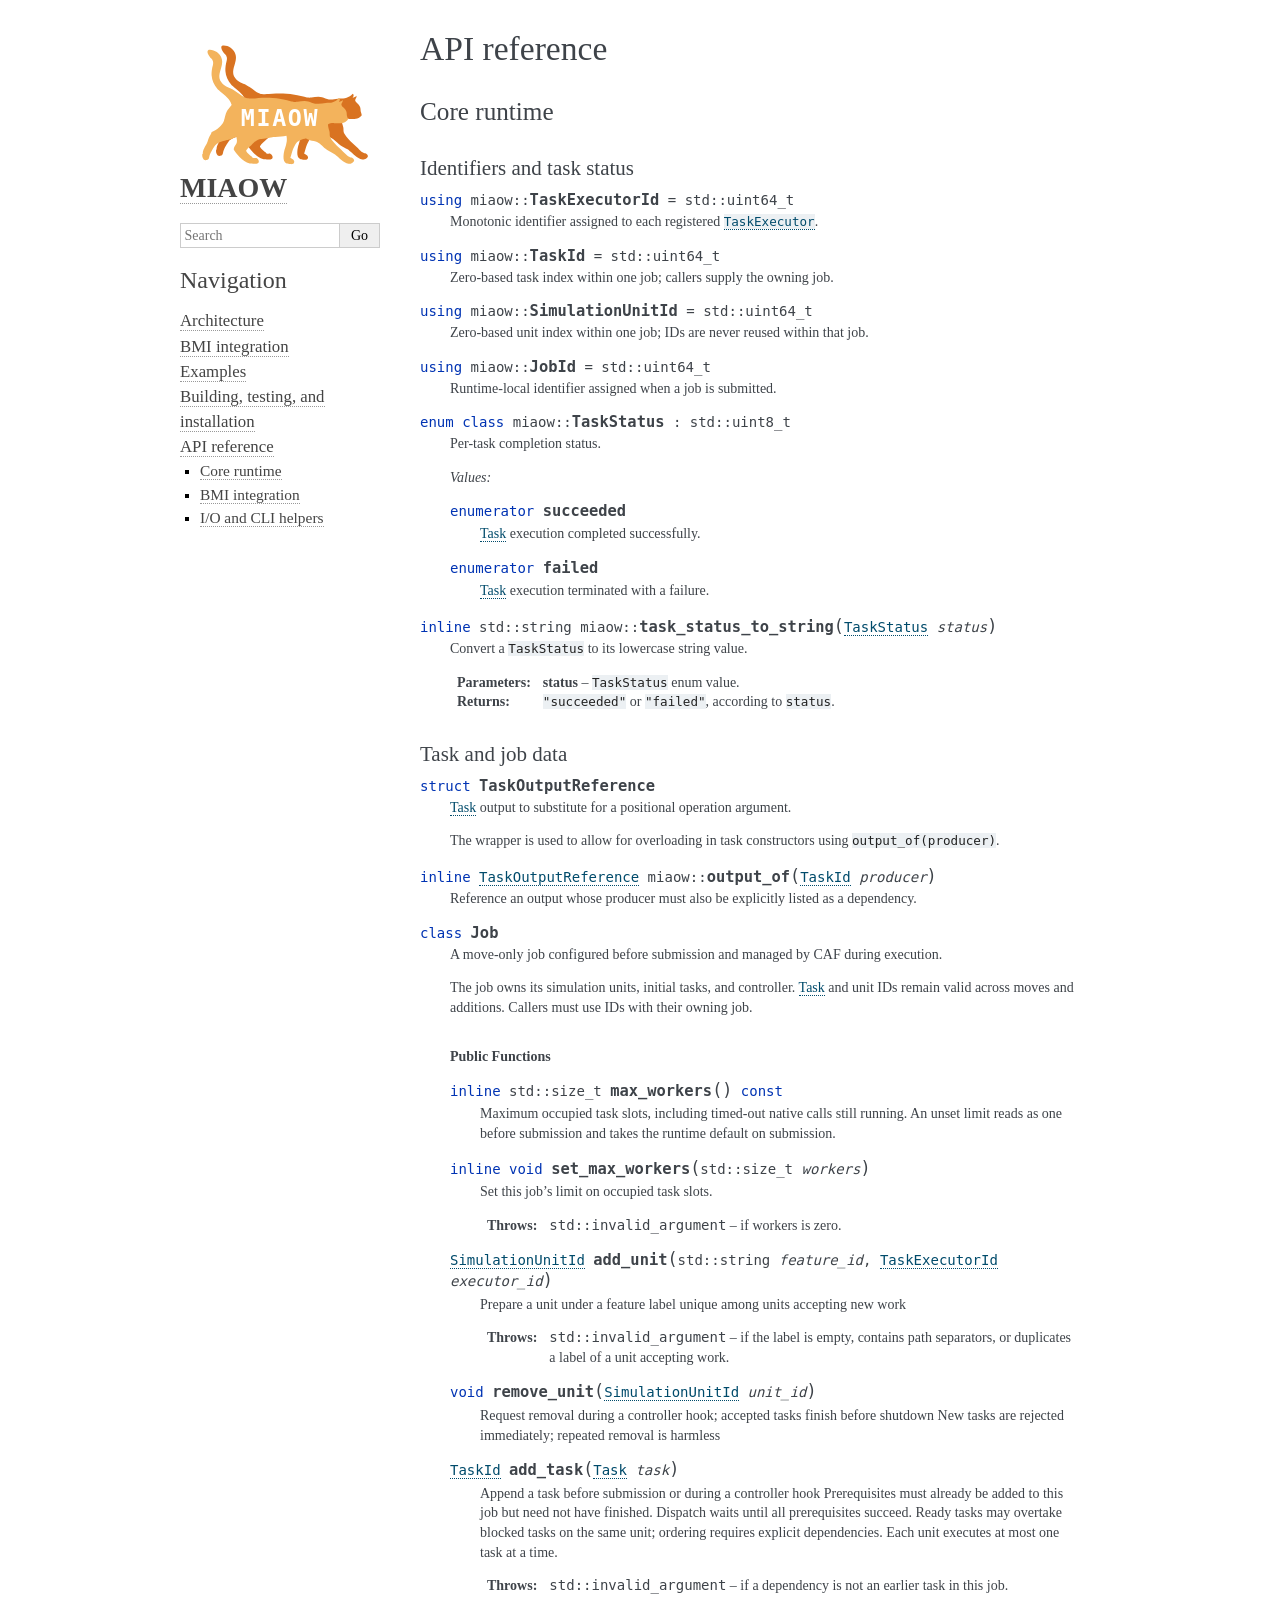
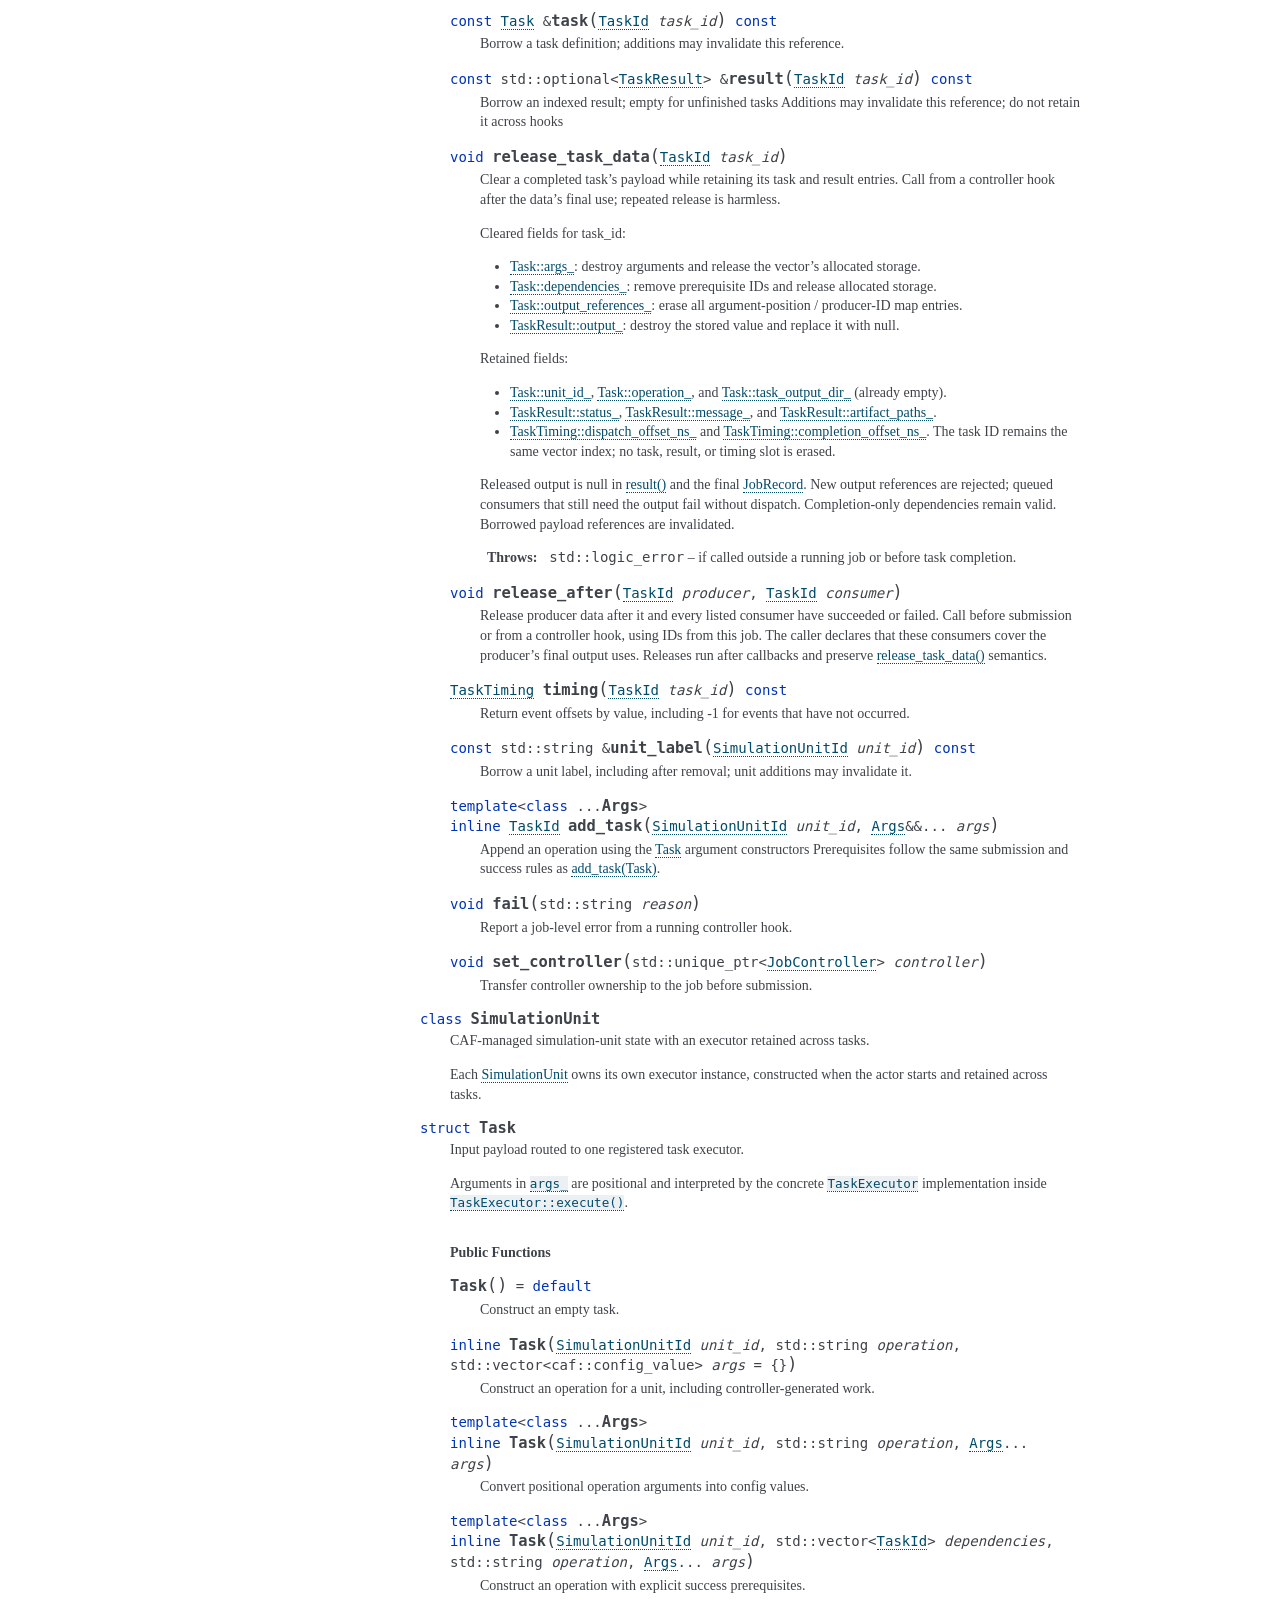
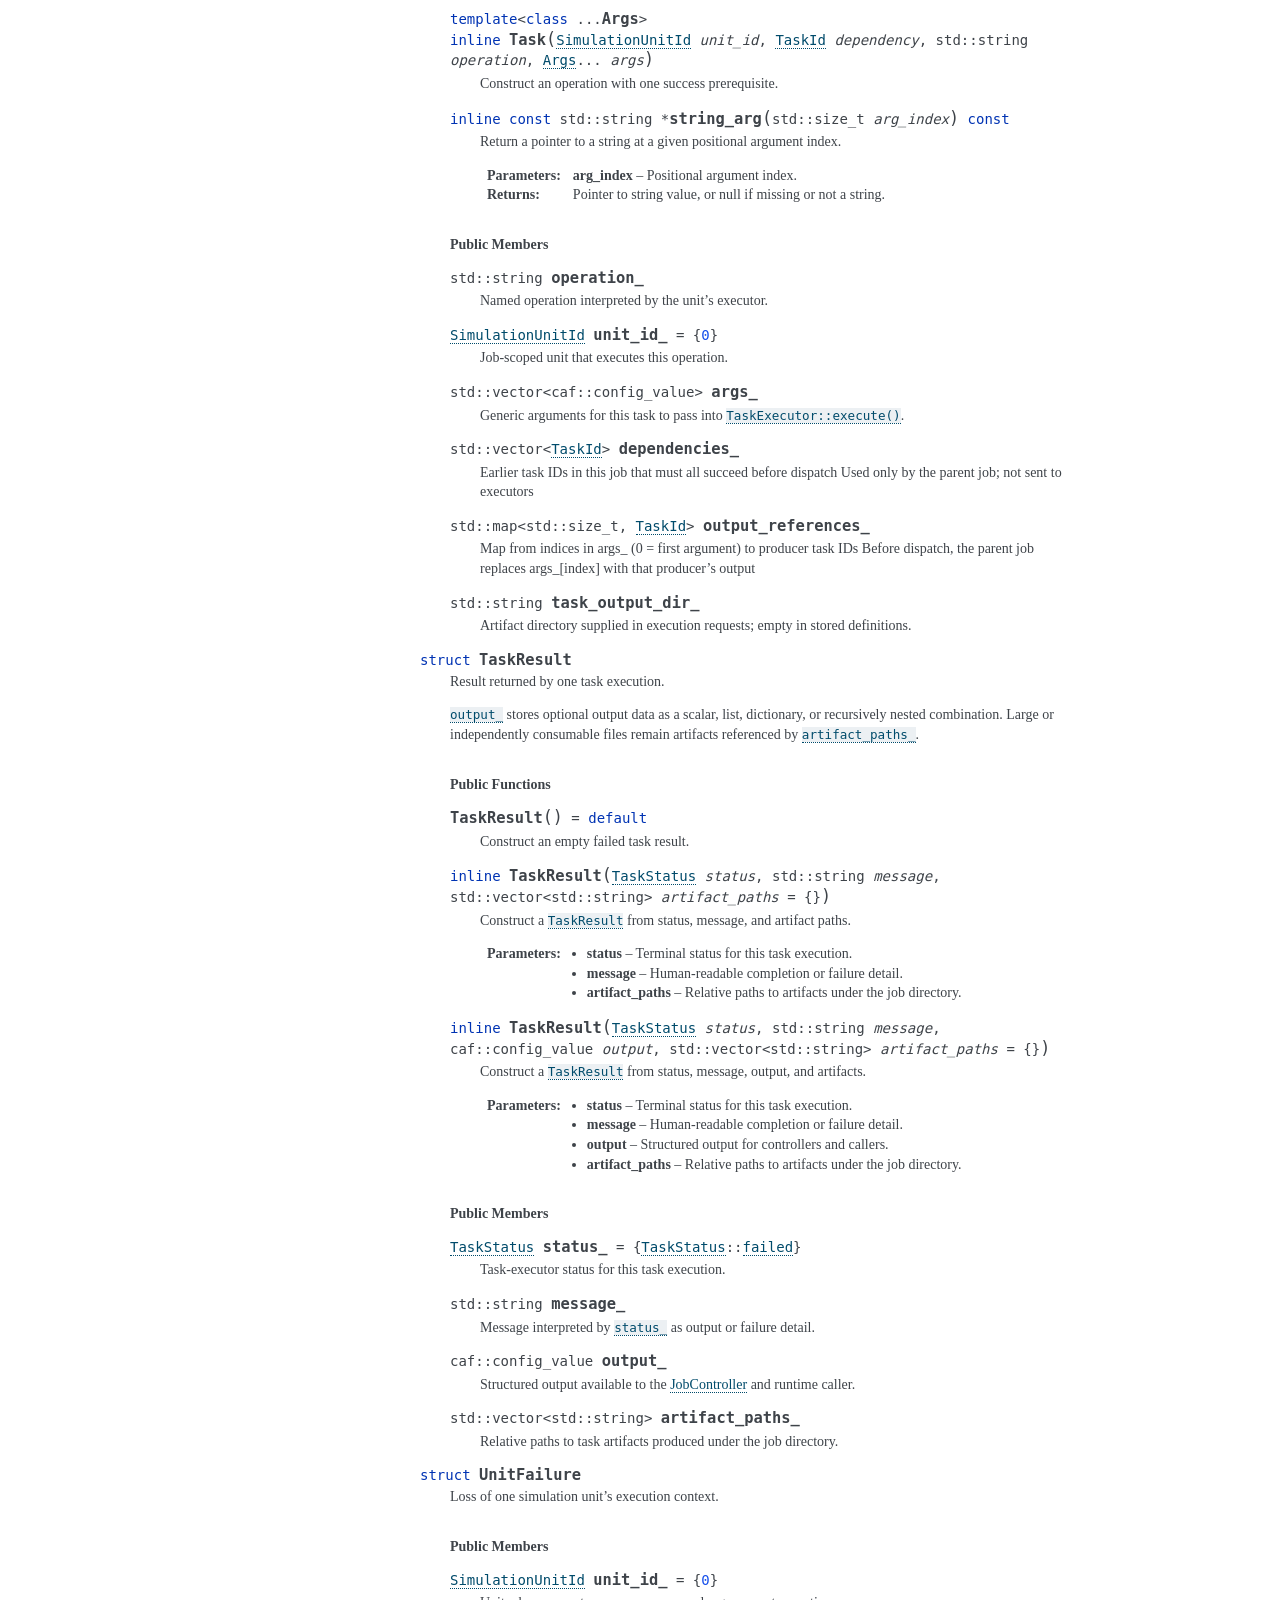
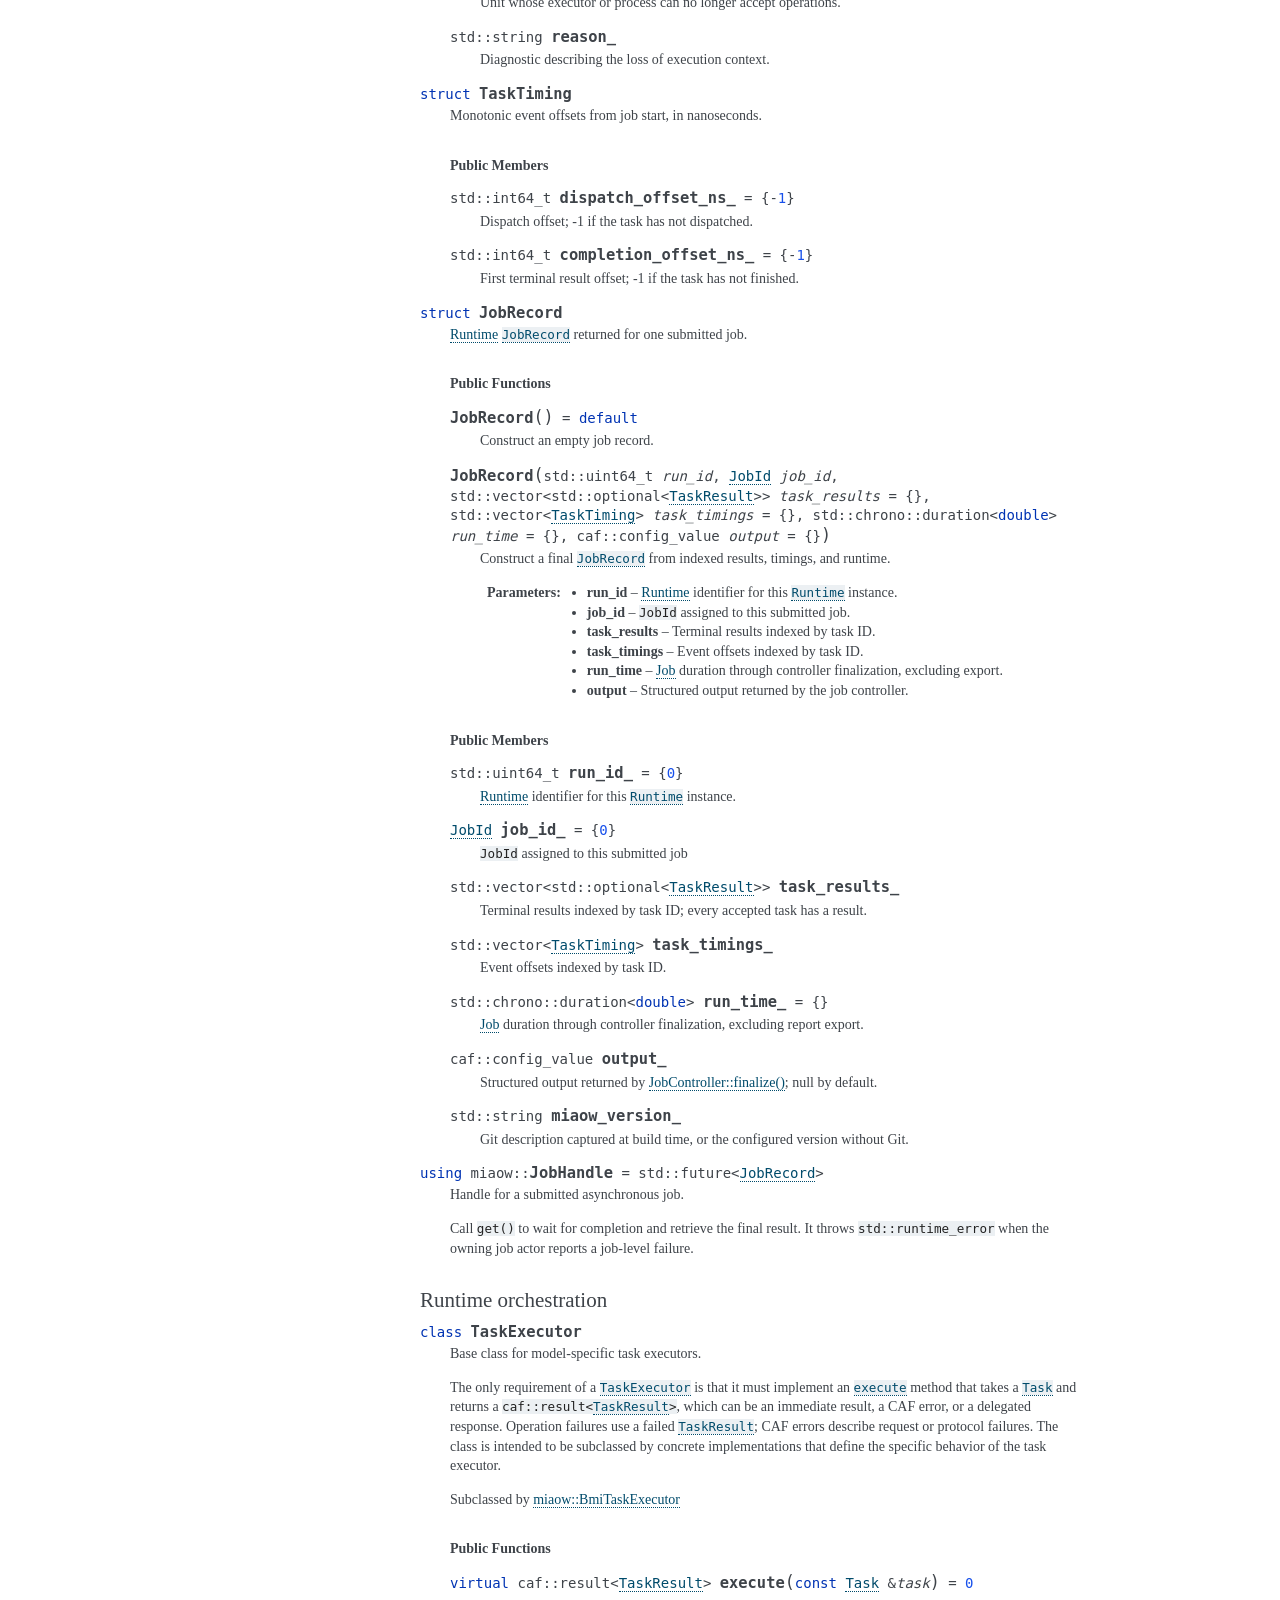
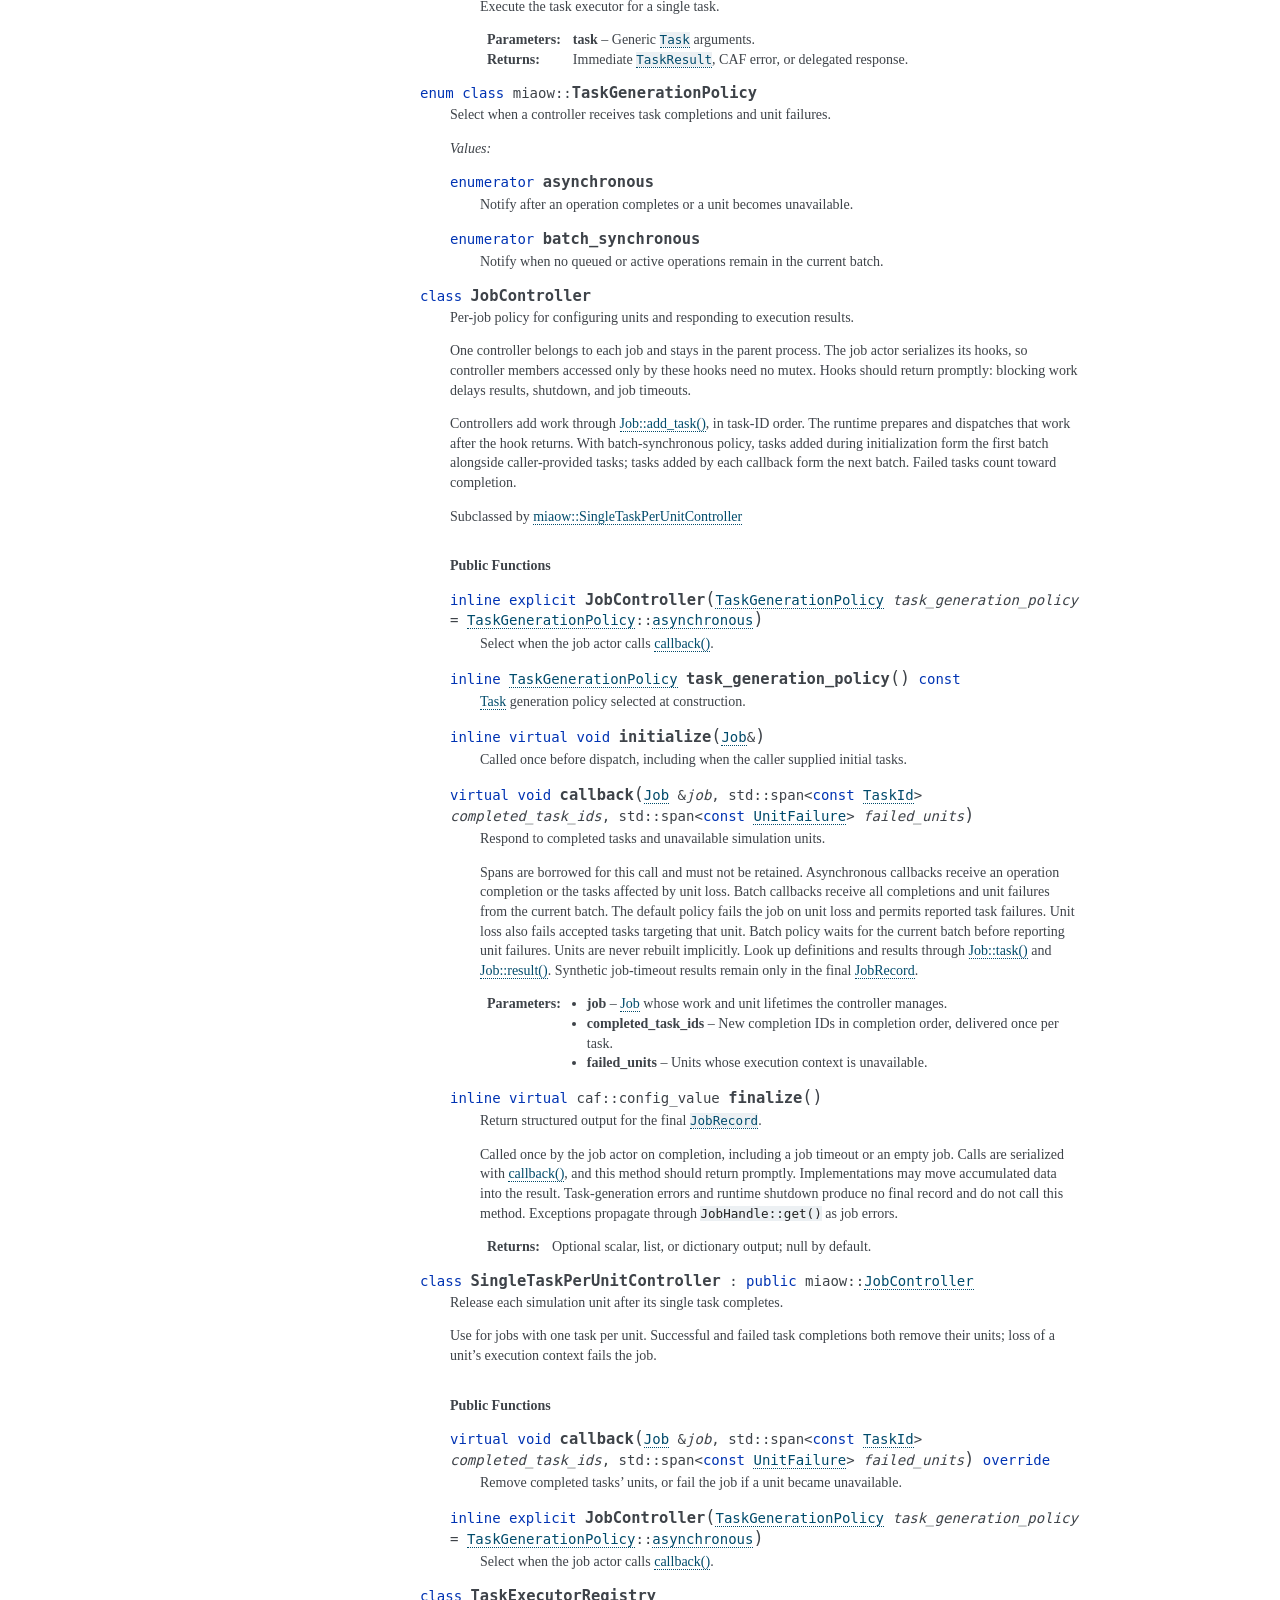
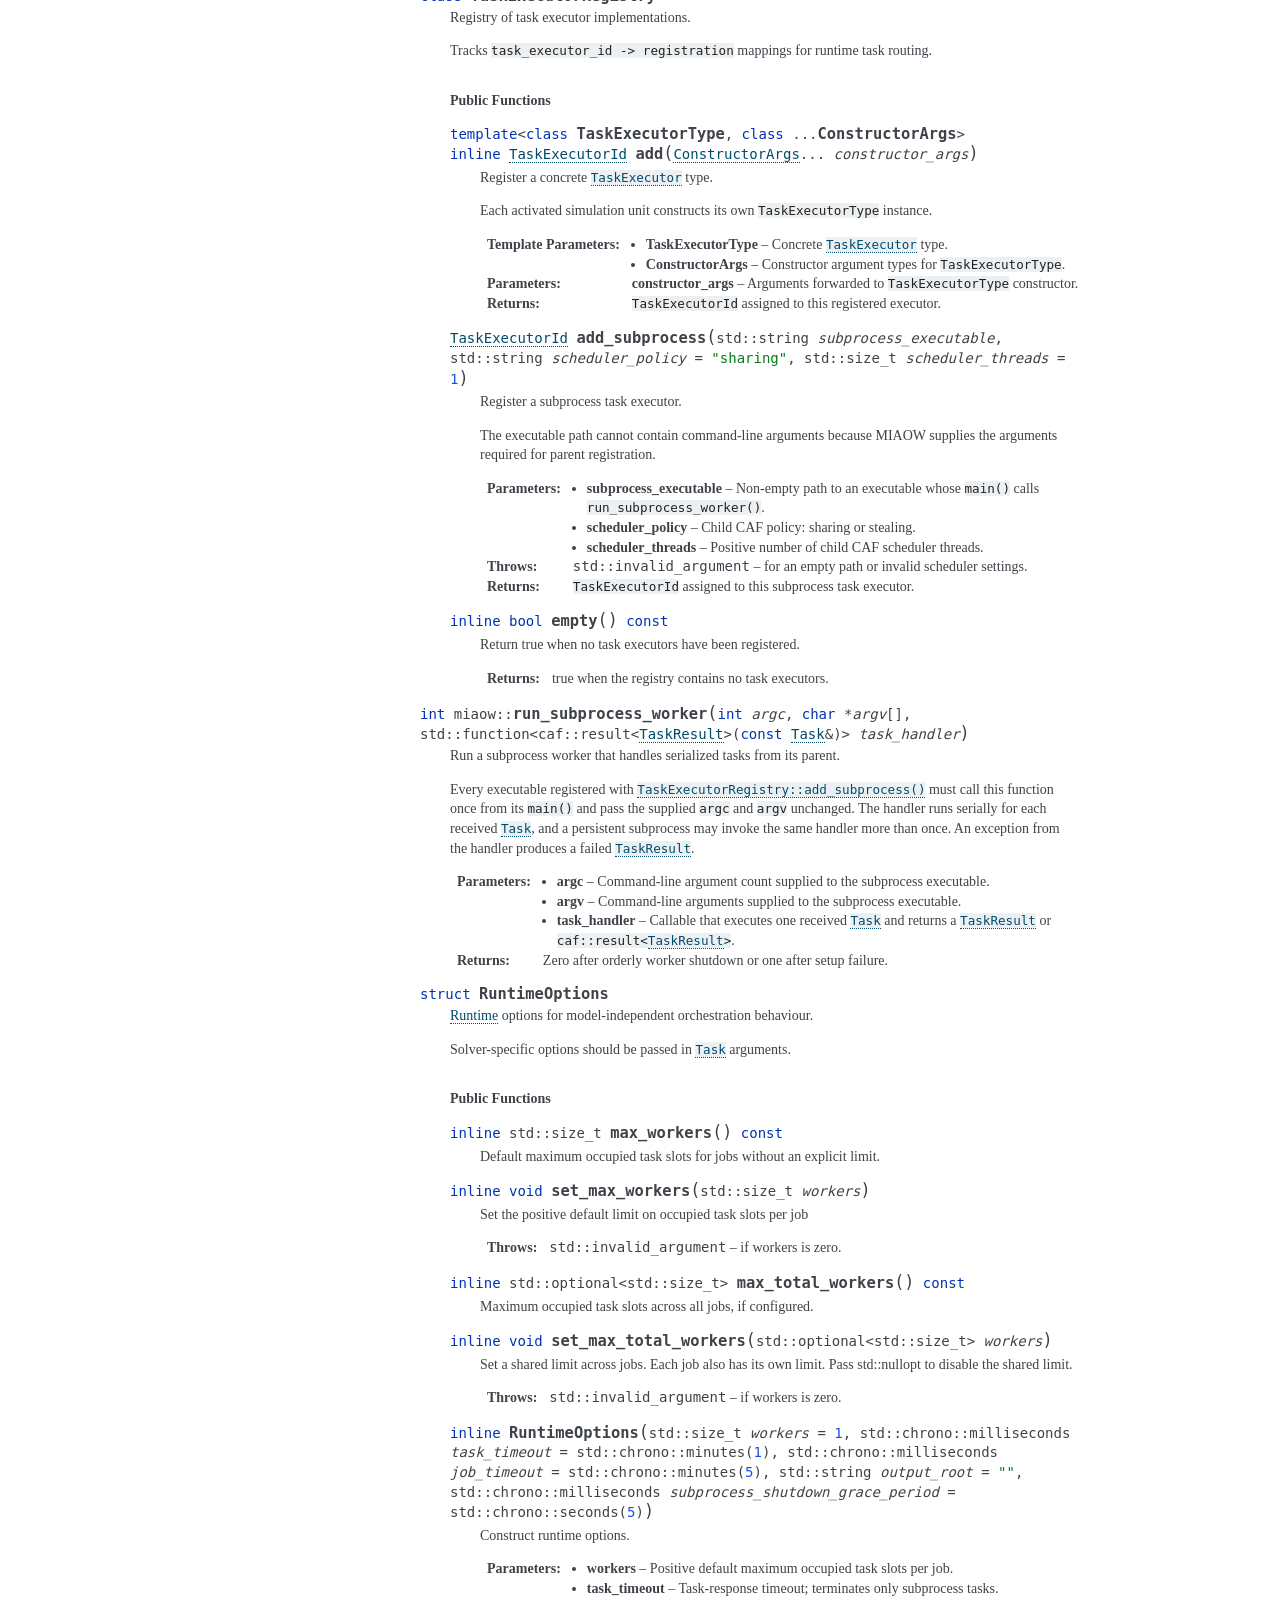
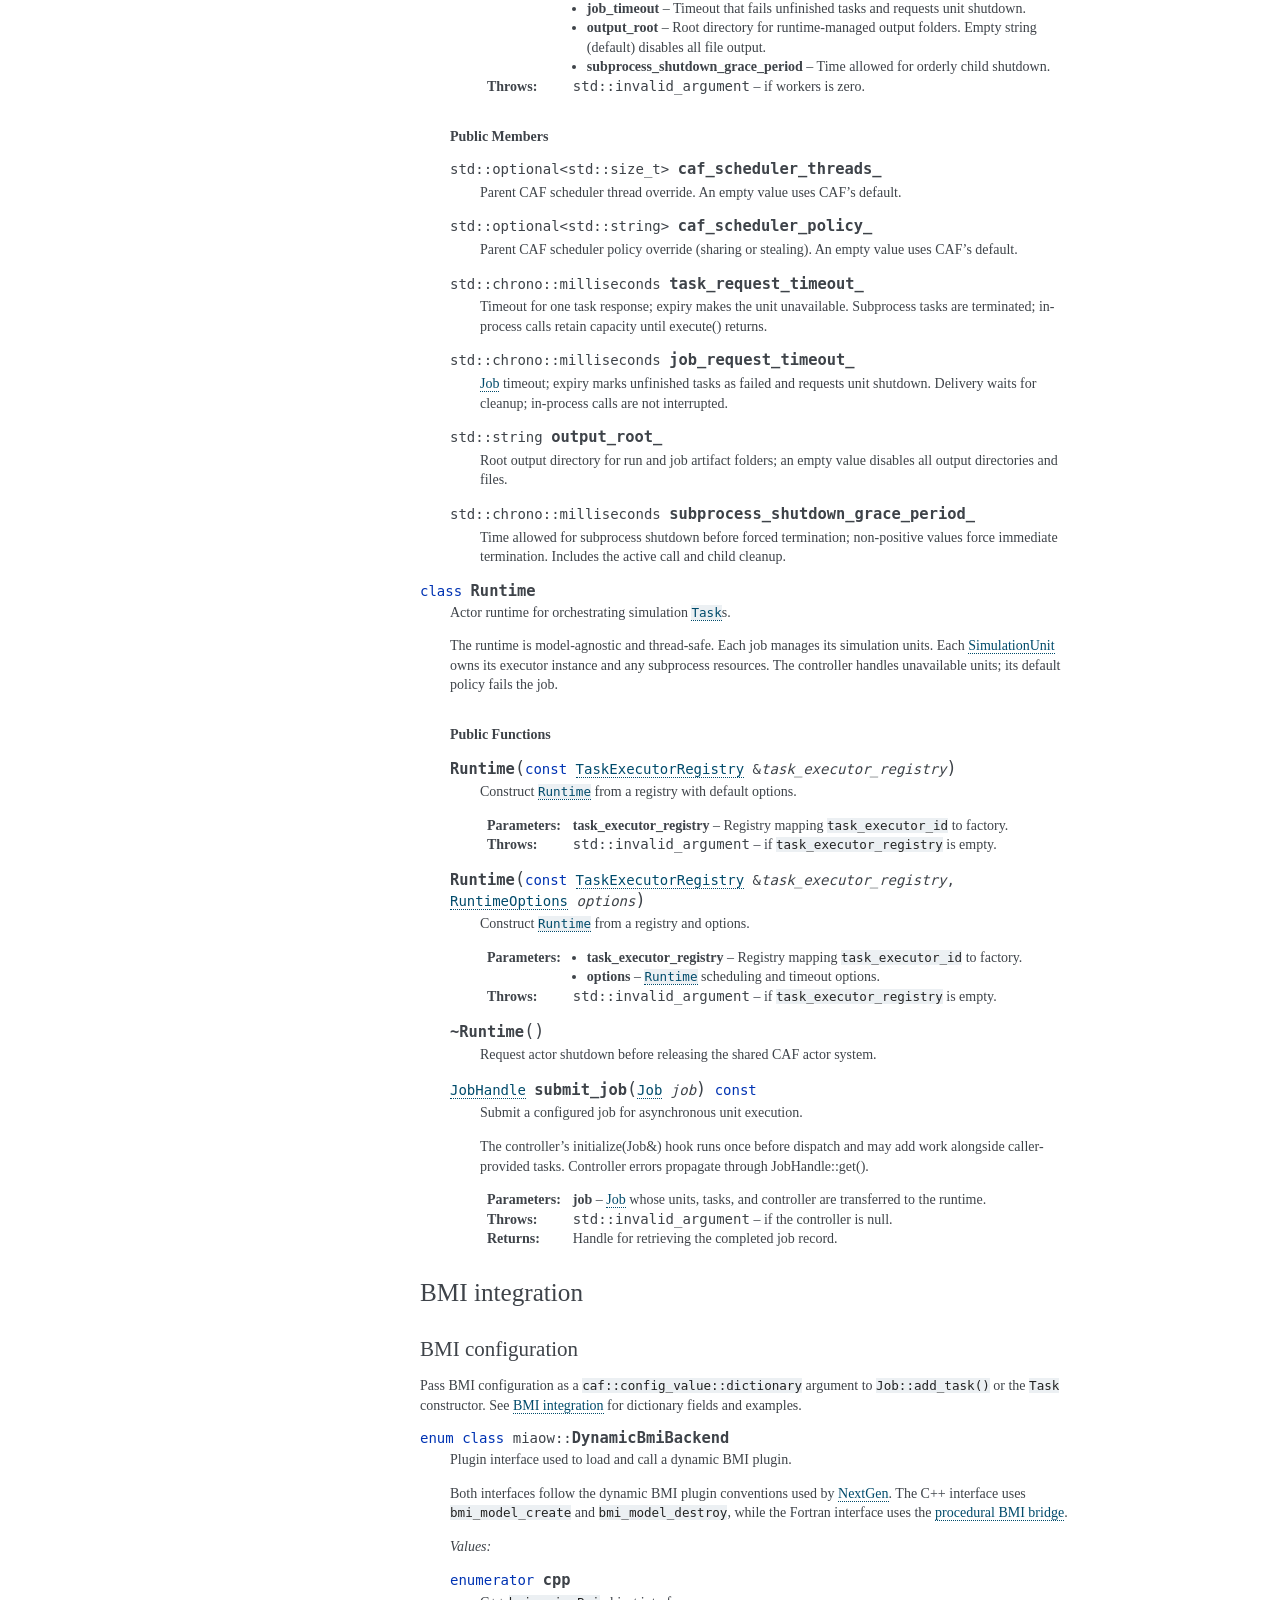
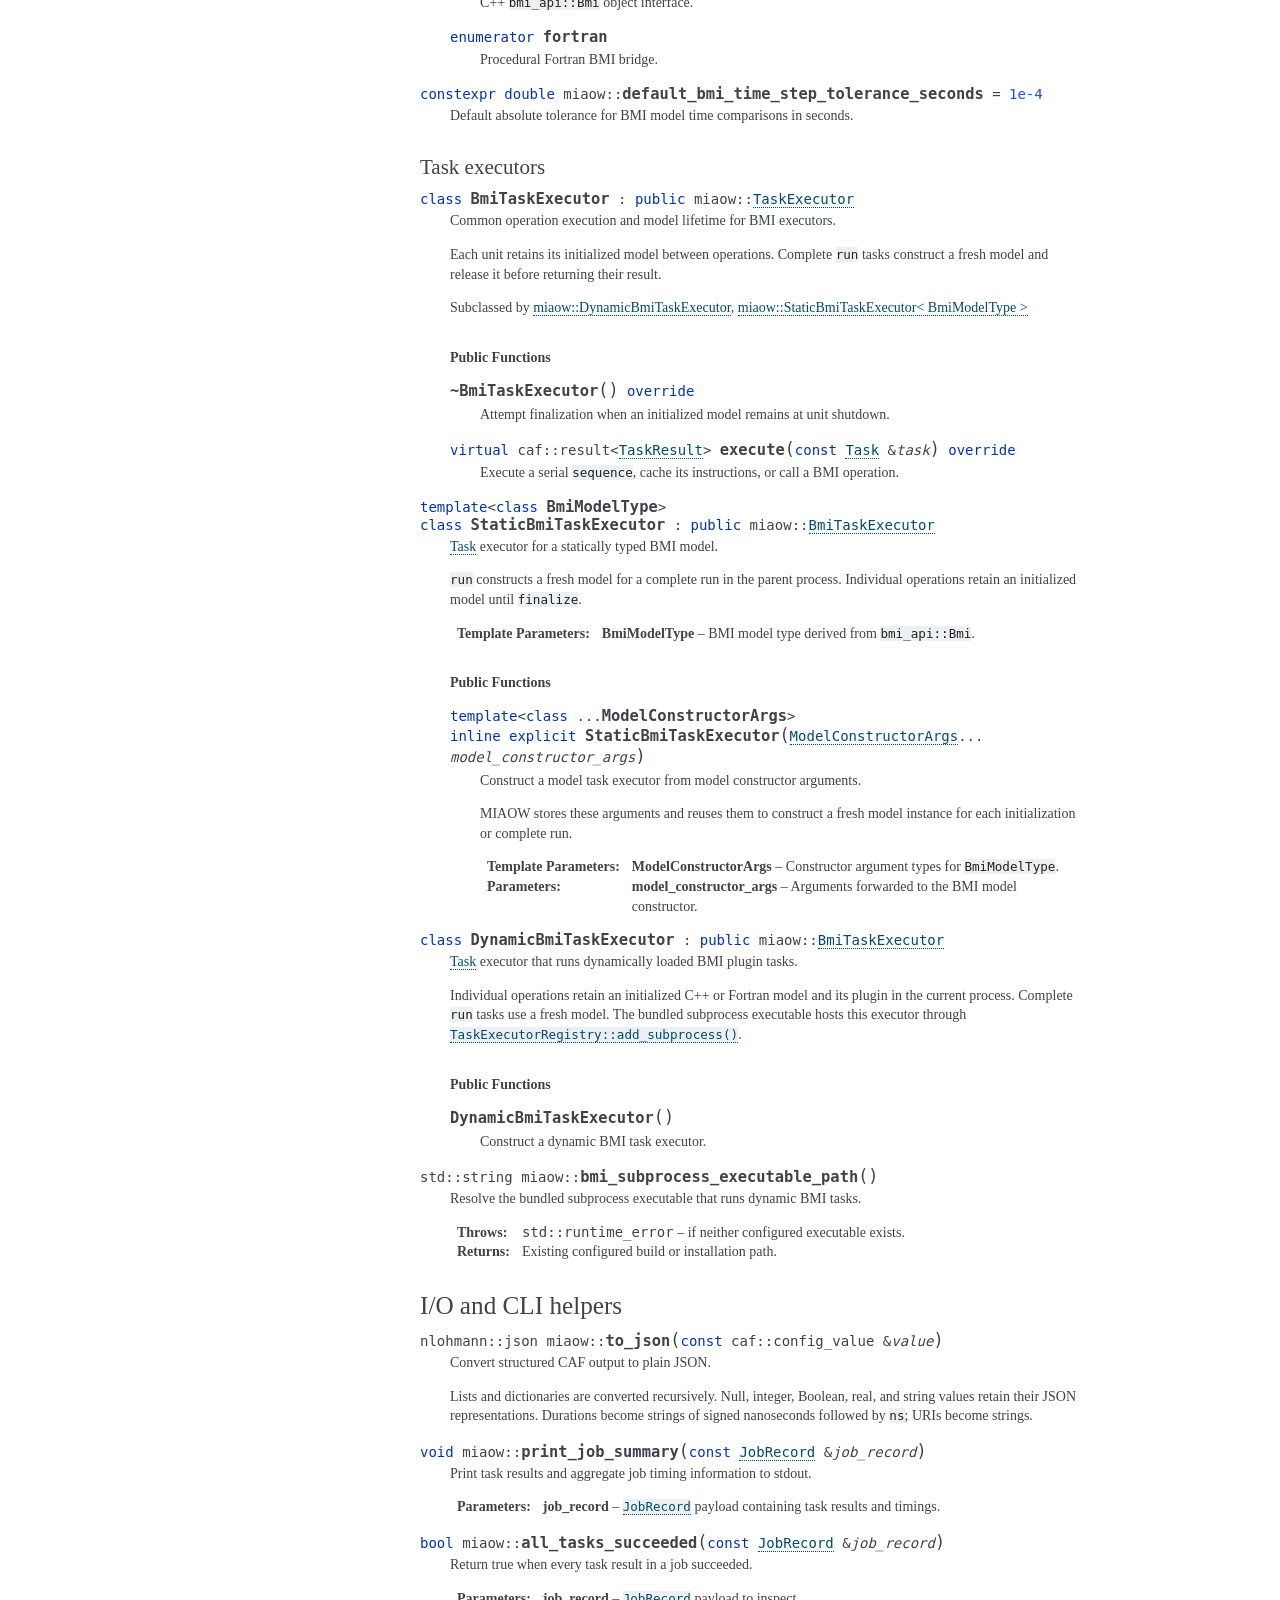
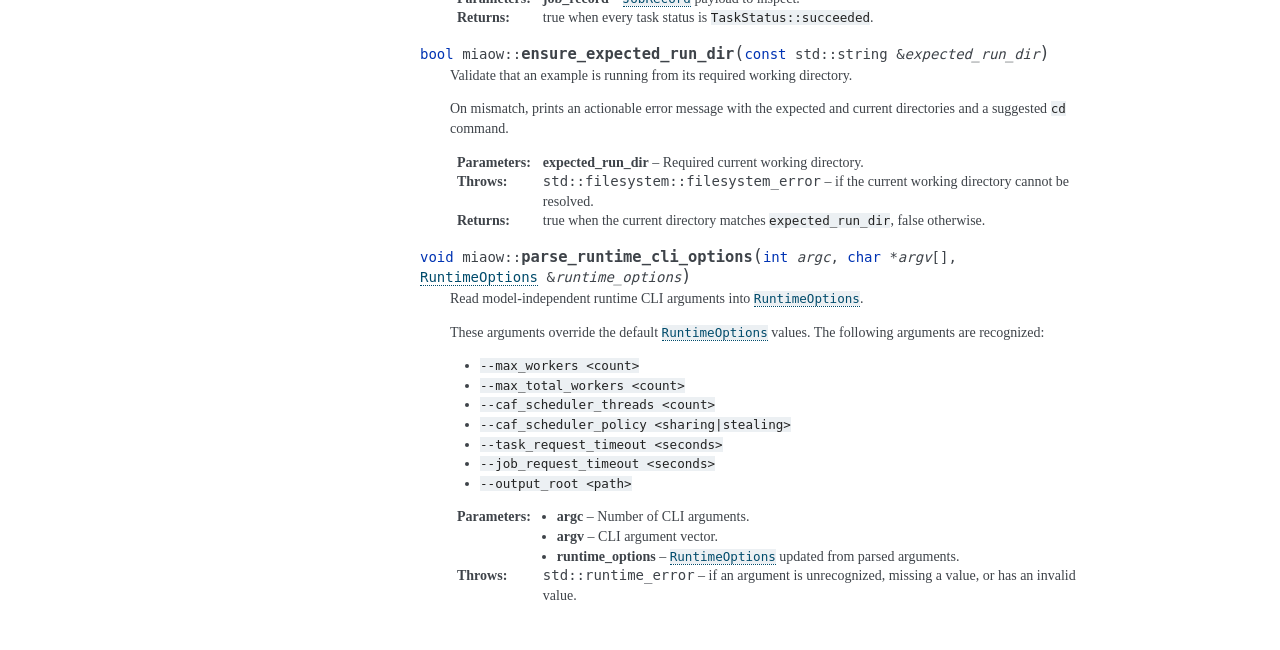
==== commit b47071b0: "deploy MIAOW documentation" ====
--- a/api.html
+++ b/api.html
@@ -973,7 +973,7 @@
 <dl class="cpp function">
 <dt class="sig sig-object cpp" id="_CPPv4N5miaow15BmiTaskExecutor7executeERK4Task">
 <span id="_CPPv3N5miaow15BmiTaskExecutor7executeERK4Task"></span><span id="_CPPv2N5miaow15BmiTaskExecutor7executeERK4Task"></span><span id="miaow::BmiTaskExecutor::execute__TaskCR"></span><span class="target" id="classmiaow_1_1BmiTaskExecutor_1a619fff8beffd23bb9d7dcf1a659ea224"></span><span class="k"><span class="pre">virtual</span></span><span class="w"> </span><span class="n"><span class="pre">caf</span></span><span class="p"><span class="pre">::</span></span><span class="n"><span class="pre">result</span></span><span class="p"><span class="pre">&lt;</span></span><a class="reference internal" href="#_CPPv4N5miaow10TaskResultE" title="miaow::TaskResult"><span class="n"><span class="pre">TaskResult</span></span></a><span class="p"><span class="pre">&gt;</span></span><span class="w"> </span><span class="sig-name descname"><span class="n"><span class="pre">execute</span></span></span><span class="sig-paren">(</span><span class="k"><span class="pre">const</span></span><span class="w"> </span><a class="reference internal" href="#_CPPv4N5miaow4TaskE" title="miaow::Task"><span class="n"><span class="pre">Task</span></span></a><span class="w"> </span><span class="p"><span class="pre">&amp;</span></span><span class="n sig-param"><span class="pre">task</span></span><span class="sig-paren">)</span><span class="w"> </span><span class="k"><span class="pre">override</span></span><a class="headerlink" href="#_CPPv4N5miaow15BmiTaskExecutor7executeERK4Task" title="Link to this definition">¶</a><br /></dt>
-<dd><p>Execute a serial <code class="docutils literal notranslate"><span class="pre">sequence</span></code>, <code class="docutils literal notranslate"><span class="pre">run</span></code>, or an individual BMI operation. </p>
+<dd><p>Execute a serial <code class="docutils literal notranslate"><span class="pre">sequence</span></code>, cache its instructions, or call a BMI operation. </p>
 </dd></dl>
 
 </div>
